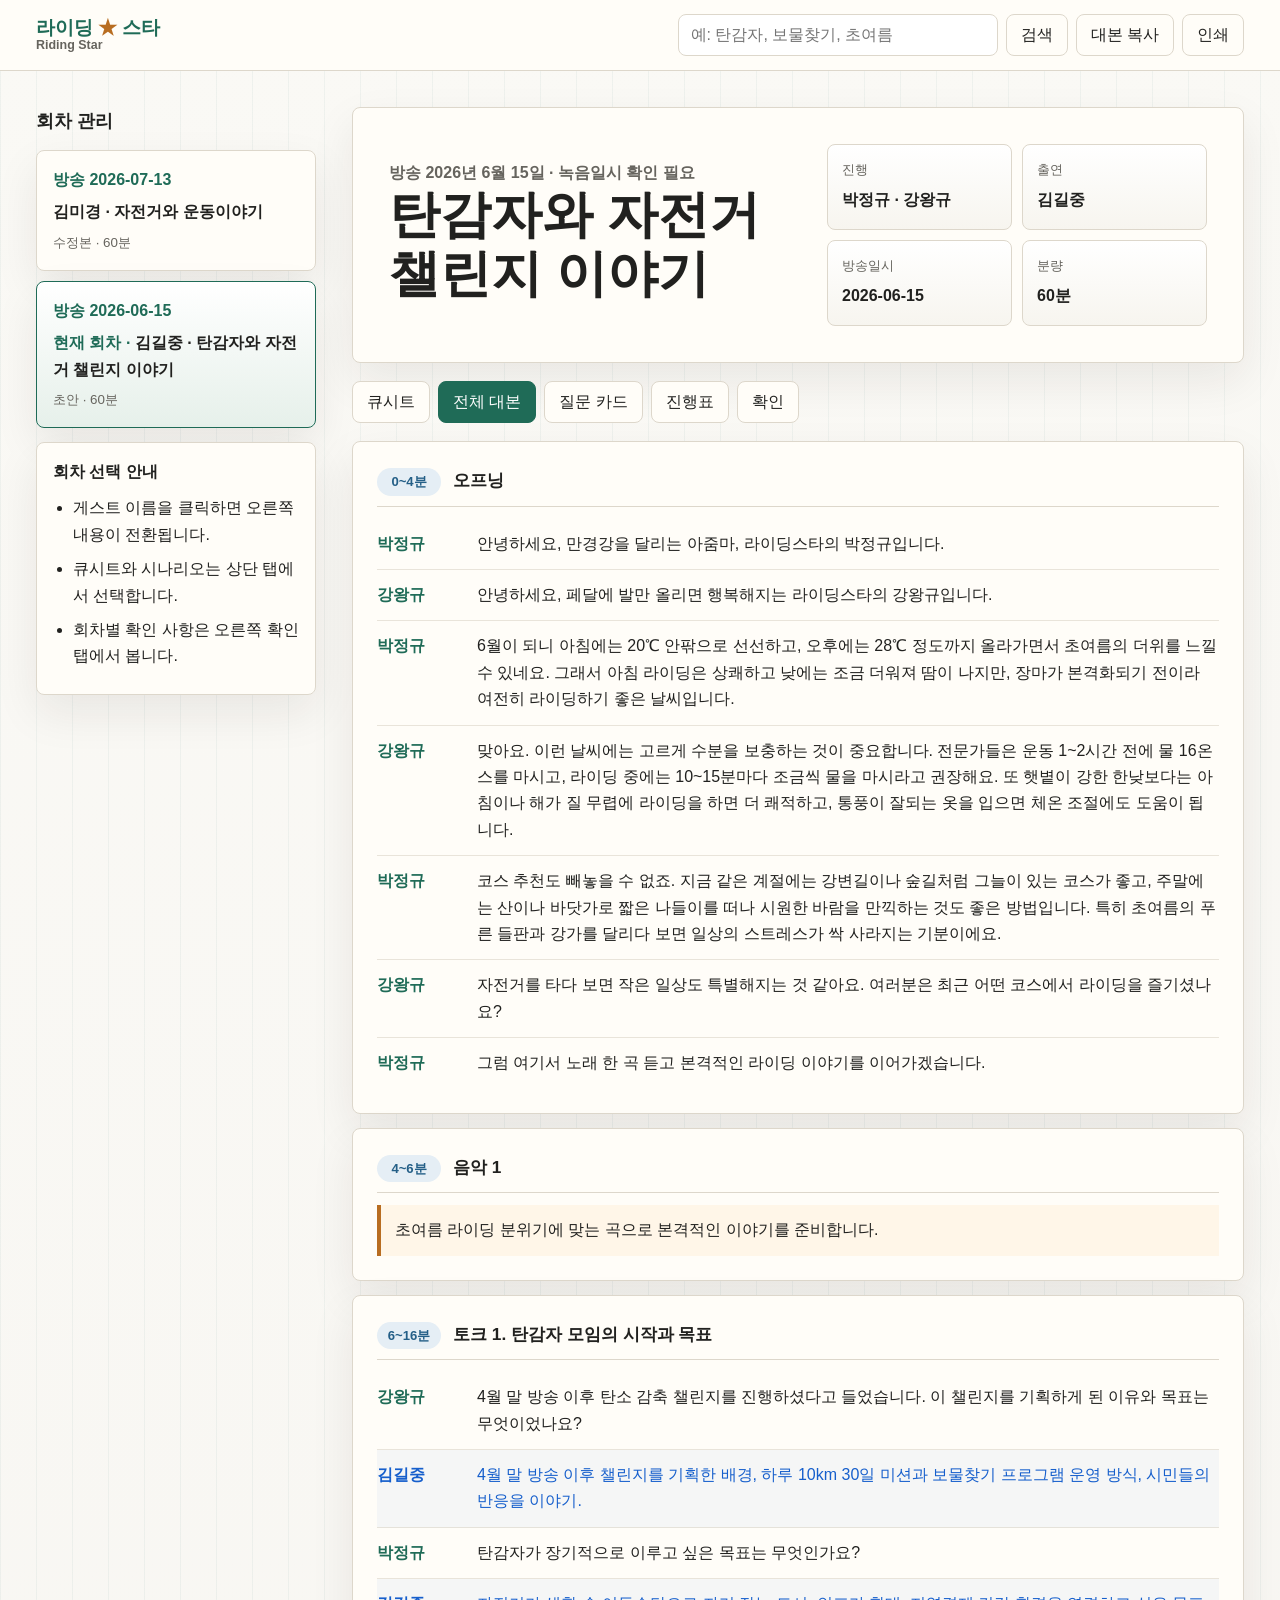
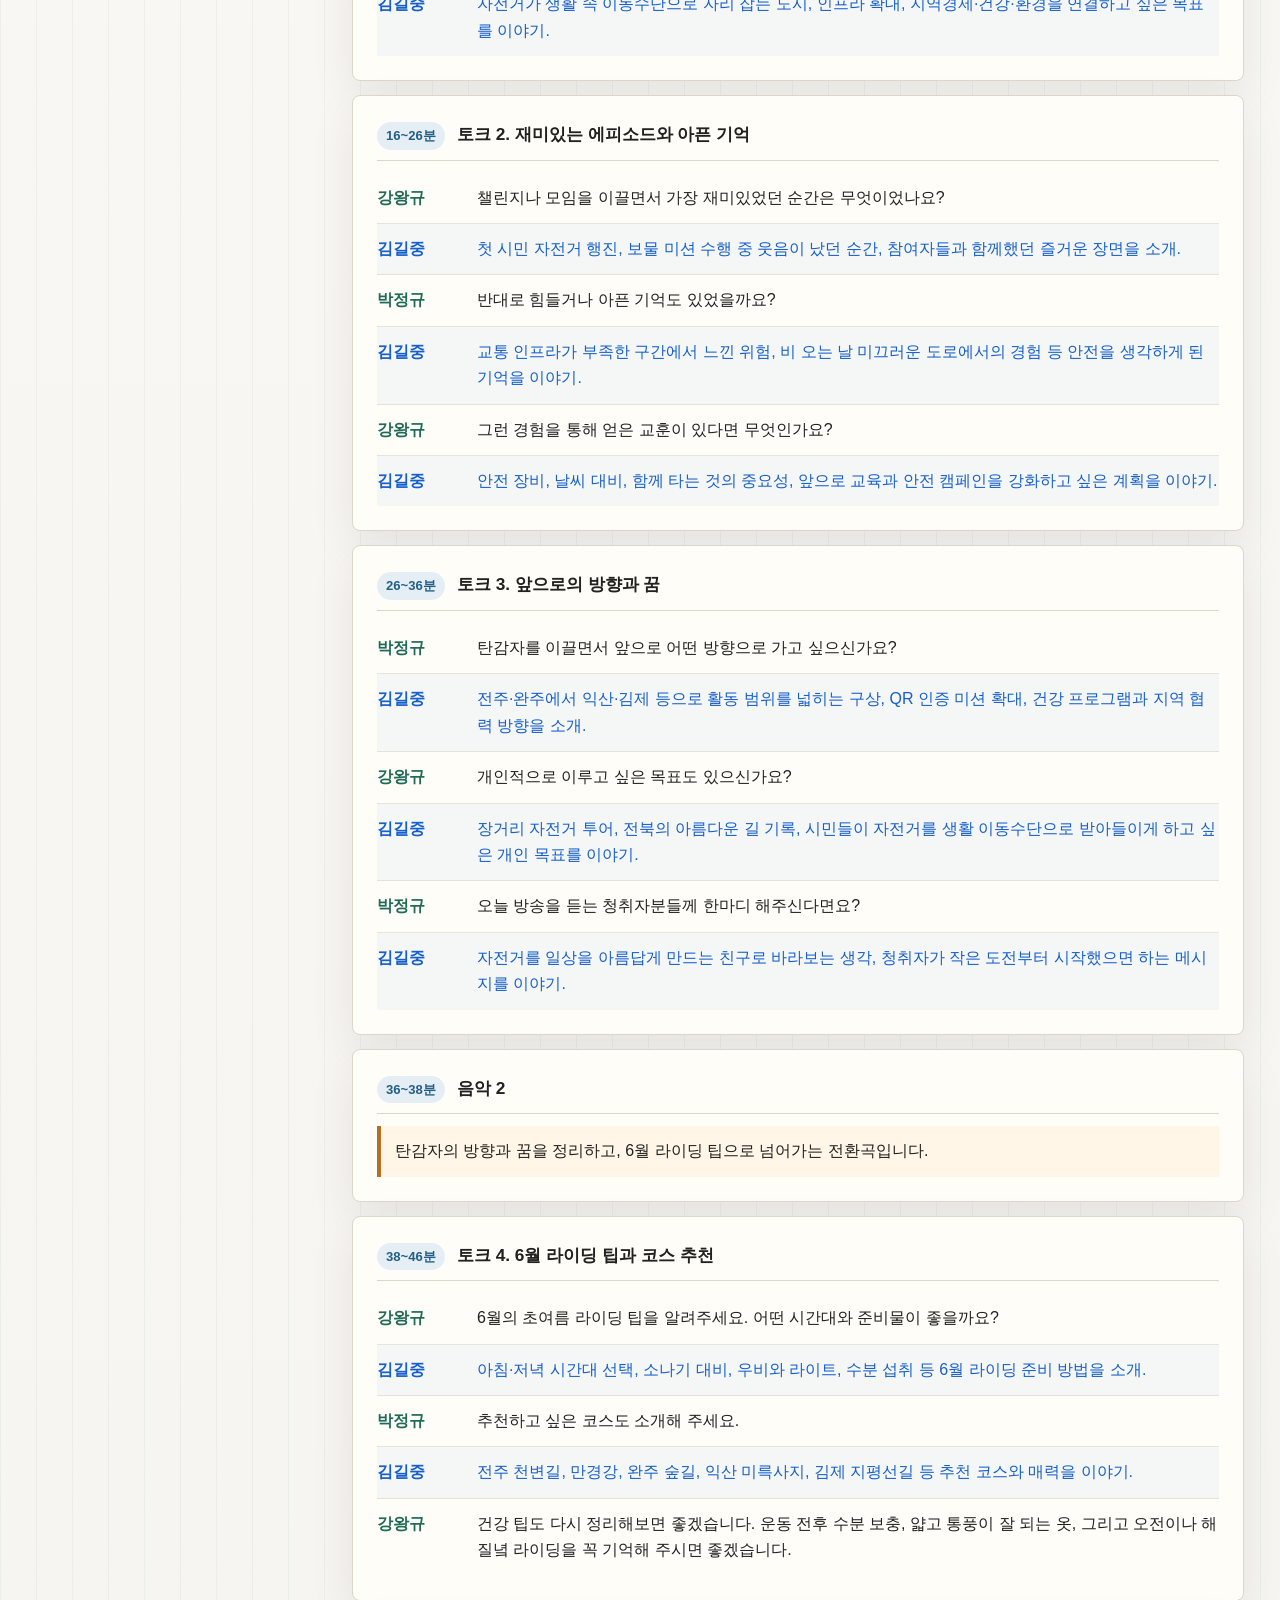
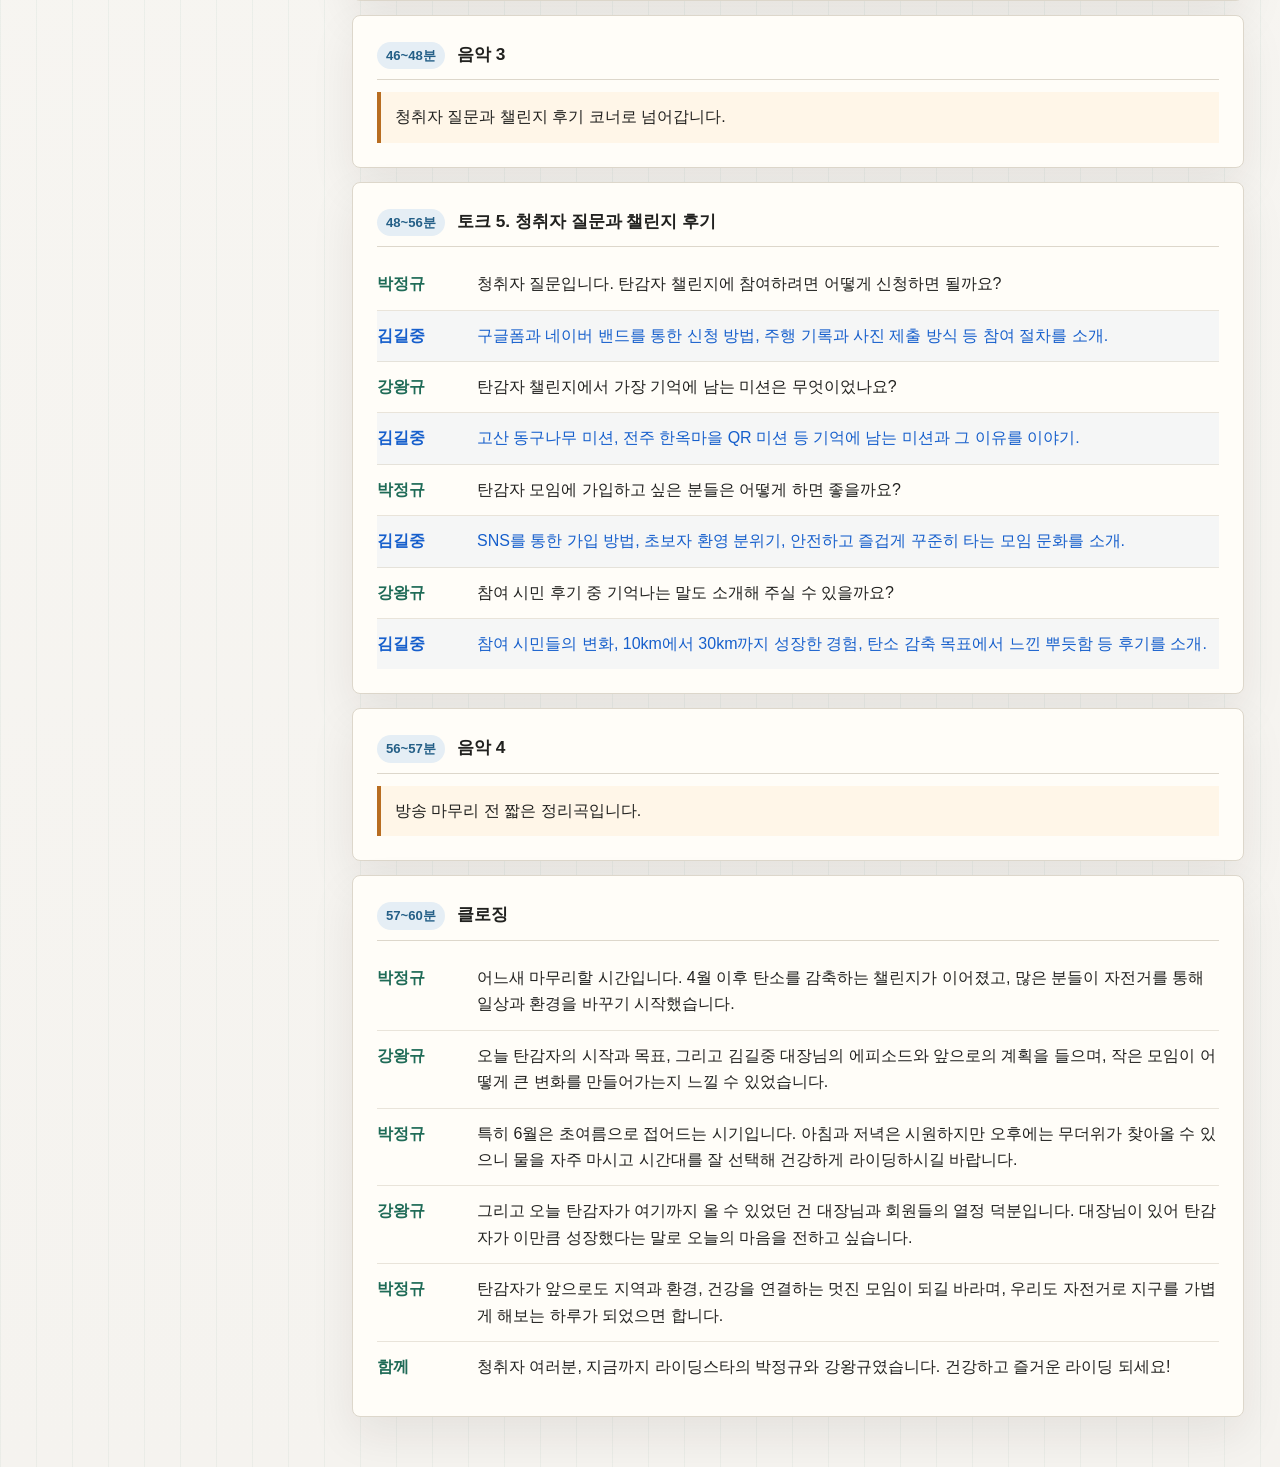
==== index.html @ 09da3f88 "V2.2" ====
<!doctype html>
<html lang="ko">
  <head>
    <meta charset="utf-8" />
    <meta name="viewport" content="width=device-width, initial-scale=1" />
    <title>라이딩스타 방송 시나리오</title>
    <link rel="stylesheet" href="assets/styles.css" />
  </head>
  <body>
    <header class="topbar">
      <a class="brand" href="https://riding-star.vercel.app/" aria-label="Riding-star 메인페이지로 이동">
        <span class="brand-korean">라이딩 <span aria-hidden="true">★</span> 스타</span>
        <span class="brand-english">Riding Star</span>
      </a>
      <div class="toolbar" aria-label="문서 도구">
        <form class="search-form" role="search">
          <label class="search-label" for="script-search">검색</label>
          <div class="search-box">
            <input id="script-search" type="search" placeholder="예: 탄감자, 보물찾기, 초여름" />
            <button type="button" id="clear-search" class="search-clear" aria-label="검색어 지우기" hidden>×</button>
          </div>
          <button type="submit" id="search-submit">검색</button>
        </form>
        <button type="button" id="episode-menu-toggle" class="episode-menu-toggle" aria-controls="episode-panel" aria-expanded="false">회차 관리</button>
        <button type="button" id="copy-script">대본 복사</button>
        <button type="button" id="print-page">인쇄</button>
      </div>
    </header>

    <div class="layout">
      <aside class="sidebar" id="episode-panel" aria-label="회차 목록">
        <div class="sidebar-head">
          <h1>회차 관리</h1>
          <button type="button" id="episode-menu-close" class="sidebar-close" aria-label="회차 관리 닫기">×</button>
        </div>
        <a class="episode episode-switch" href="kim-mikyung.html#script-view" data-episode-key="mikyung" data-search-placeholder="예: 장거리, 마라톤, 축구">
          <span>방송 2026-07-13</span>
          <strong>김미경 · 자전거와 운동이야기</strong>
          <small>수정본 · 60분</small>
        </a>
        <a class="episode episode-switch current" href="index.html#script-view" data-episode-key="giljung" data-search-placeholder="예: 탄감자, 보물찾기, 초여름" aria-current="page">
          <span>방송 2026-06-15</span>
          <strong>김길중 · 탄감자와 자전거 챌린지 이야기</strong>
          <small>초안 · 60분</small>
        </a>
        <div class="sidebar-note">
          <strong>회차 선택 안내</strong>
          <ul>
            <li>게스트 이름을 클릭하면 오른쪽 내용이 전환됩니다.</li>
            <li>큐시트와 시나리오는 상단 탭에서 선택합니다.</li>
            <li>회차별 확인 사항은 오른쪽 확인 탭에서 봅니다.</li>
          </ul>
        </div>
      </aside>

      <main class="content">
        <section class="summary" aria-labelledby="page-title">
          <div>
            <p class="eyebrow">방송 2026년 6월 15일 · 녹음일시 확인 필요</p>
            <h2 id="page-title">탄감자와 자전거 챌린지 이야기</h2>
          </div>
          <dl class="meta-grid">
            <div>
              <dt>진행</dt>
              <dd>박정규 · 강왕규</dd>
            </div>
            <div>
              <dt>출연</dt>
              <dd>김길중</dd>
            </div>
            <div>
              <dt>방송일시</dt>
              <dd>2026-06-15</dd>
            </div>
            <div>
              <dt>분량</dt>
              <dd>60분</dd>
            </div>
          </dl>
        </section>

        <nav class="tabs" aria-label="보기 전환">
          <button type="button" data-view="cue-view">큐시트</button>
          <button type="button" class="active" data-view="script-view">전체 대본</button>
          <button type="button" data-view="questions-view">질문 카드</button>
          <button type="button" data-view="run-view">진행표</button>
          <button type="button" data-view="check-view">확인</button>
        </nav>

        <section id="cue-view" class="view cue-view" aria-label="큐시트" hidden>
          <article class="cue-sheet">
            <header class="cue-title">
              <h3>[큐시트] 주제토크방송</h3>
              <p>전주공동체라디오 <strong>93.5MHz</strong></p>
            </header>

            <table class="cue-meta" aria-label="큐시트 기본 정보">
              <tbody>
                <tr>
                  <th>프로그램명</th>
                  <td>라이딩스타(탄감자와 자전거 챌린지 이야기)</td>
                </tr>
                <tr>
                  <th>진행</th>
                  <td>박정규, 강왕규</td>
                </tr>
                <tr>
                  <th>출연</th>
                  <td><span class="guest-name">김길중</span></td>
                </tr>
                <tr>
                  <th>녹음장소</th>
                  <td>방송실</td>
                </tr>
                <tr>
                  <th>녹음일시</th>
                  <td>확인 필요</td>
                </tr>
                <tr>
                  <th>방송일시</th>
                  <td>2026년 6월 15일</td>
                </tr>
              </tbody>
            </table>

            <table class="cue-table" aria-label="큐시트 진행 흐름">
              <thead>
                <tr>
                  <th>구성</th>
                  <th>시간</th>
                  <th>세부사항</th>
                  <th>출연</th>
                </tr>
              </thead>
              <tbody>
                <tr>
                  <td><strong>오프닝</strong><small>6월 초여름</small></td>
                  <td>0~4분<br /><span>(4')</span></td>
                  <td>
                    <ul>
                      <li>진행자 인사, 6월 초여름 라이딩</li>
                      <li>20℃ 안팎 아침, 28℃ 낮 기온 안내</li>
                      <li>수분 보충, 아침·해질녘 라이딩 권장</li>
                      <li>강변길, 숲길, 산과 바닷가 코스 추천</li>
                    </ul>
                  </td>
                  <td>진행자</td>
                </tr>
                <tr>
                  <td><strong>음악 1</strong><small>전환곡</small></td>
                  <td>4~6분<br /><span>(2')</span></td>
                  <td>
                    <ul>
                      <li>게스트 토크 전환</li>
                    </ul>
                  </td>
                  <td>진행자</td>
                </tr>
                <tr>
                  <td><strong>토크 1</strong><small>시작과 목표</small></td>
                  <td>6~16분<br /><span>(10')</span></td>
                  <td>
                    <ul>
                      <li>탄감자 모임의 시작</li>
                      <li>탄소 감축 챌린지 기획 이유</li>
                      <li>장기적 목표</li>
                    </ul>
                  </td>
                  <td>진행자 &amp;<br /><span class="guest-name">김길중</span></td>
                </tr>
                <tr>
                  <td><strong>토크 2</strong><small>에피소드</small></td>
                  <td>16~26분<br /><span>(10')</span></td>
                  <td>
                    <ul>
                      <li>챌린지와 모임의 재미있는 순간</li>
                      <li>힘들거나 위험했던 기억</li>
                      <li>안전과 함께 타기의 교훈</li>
                    </ul>
                  </td>
                  <td>진행자 &amp;<br /><span class="guest-name">김길중</span></td>
                </tr>
                <tr>
                  <td><strong>토크 3</strong><small>방향과 꿈</small></td>
                  <td>26~36분<br /><span>(10')</span></td>
                  <td>
                    <ul>
                      <li>전주·완주 밖으로 확장하는 미션</li>
                      <li>건강 프로그램과 지역 협력</li>
                      <li>청취자에게 전하는 한마디</li>
                    </ul>
                  </td>
                  <td>진행자 &amp;<br /><span class="guest-name">김길중</span></td>
                </tr>
                <tr>
                  <td><strong>음악 2</strong><small>중간 전환</small></td>
                  <td>36~38분<br /><span>(2')</span></td>
                  <td>
                    <ul>
                      <li>라이딩 팁 코너로 전환</li>
                    </ul>
                  </td>
                  <td>진행자</td>
                </tr>
                <tr>
                  <td><strong>토크 4</strong><small>팁과 코스</small></td>
                  <td>38~46분<br /><span>(8')</span></td>
                  <td>
                    <ul>
                      <li>6월 초여름 라이딩 준비</li>
                      <li>전주, 완주, 익산, 김제 추천 코스</li>
                      <li>수분과 통풍 좋은 복장 안내</li>
                    </ul>
                  </td>
                  <td>진행자 &amp;<br /><span class="guest-name">김길중</span></td>
                </tr>
                <tr>
                  <td><strong>음악 3</strong><small>전환곡</small></td>
                  <td>46~48분<br /><span>(2')</span></td>
                  <td>
                    <ul>
                      <li>청취자 질문 코너로 전환</li>
                    </ul>
                  </td>
                  <td>진행자</td>
                </tr>
                <tr>
                  <td><strong>토크 5</strong><small>질문과 후기</small></td>
                  <td>48~56분<br /><span>(8')</span></td>
                  <td>
                    <ul>
                      <li>참여 방법, 기억나는 미션</li>
                      <li>모임 가입 안내</li>
                      <li>시민 후기 소개</li>
                    </ul>
                  </td>
                  <td>진행자 &amp;<br /><span class="guest-name">김길중</span></td>
                </tr>
                <tr>
                  <td><strong>음악 4</strong><small>정리곡</small></td>
                  <td>56~57분<br /><span>(1')</span></td>
                  <td>
                    <ul>
                      <li>클로징 전환</li>
                    </ul>
                  </td>
                  <td>진행자</td>
                </tr>
                <tr>
                  <td><strong>클로징</strong><small>마무리</small></td>
                  <td>57~60분<br /><span>(3')</span></td>
                  <td>
                    <ul>
                      <li>탄감자 챌린지 정리</li>
                      <li>김길중님과 회원들의 열정 언급</li>
                      <li>건강하고 즐거운 라이딩 인사</li>
                    </ul>
                  </td>
                  <td>진행자</td>
                </tr>
              </tbody>
            </table>
          </article>
        </section>

        <section id="script-view" class="view active" aria-label="전체 대본">
          <article id="script-copy-source">
            <section class="script-block">
              <header>
                <span>0~4분</span>
                <h3>오프닝</h3>
              </header>
              <p class="line"><b>박정규</b><span>안녕하세요, 만경강을 달리는 아줌마, 라이딩스타의 박정규입니다.</span></p>
              <p class="line"><b>강왕규</b><span>안녕하세요, 페달에 발만 올리면 행복해지는 라이딩스타의 강왕규입니다.</span></p>
              <p class="line"><b>박정규</b><span>6월이 되니 아침에는 20℃ 안팎으로 선선하고, 오후에는 28℃ 정도까지 올라가면서 초여름의 더위를 느낄 수 있네요. 그래서 아침 라이딩은 상쾌하고 낮에는 조금 더워져 땀이 나지만, 장마가 본격화되기 전이라 여전히 라이딩하기 좋은 날씨입니다.</span></p>
              <p class="line"><b>강왕규</b><span>맞아요. 이런 날씨에는 고르게 수분을 보충하는 것이 중요합니다. 전문가들은 운동 1~2시간 전에 물 16온스를 마시고, 라이딩 중에는 10~15분마다 조금씩 물을 마시라고 권장해요. 또 햇볕이 강한 한낮보다는 아침이나 해가 질 무렵에 라이딩을 하면 더 쾌적하고, 통풍이 잘되는 옷을 입으면 체온 조절에도 도움이 됩니다.</span></p>
              <p class="line"><b>박정규</b><span>코스 추천도 빼놓을 수 없죠. 지금 같은 계절에는 강변길이나 숲길처럼 그늘이 있는 코스가 좋고, 주말에는 산이나 바닷가로 짧은 나들이를 떠나 시원한 바람을 만끽하는 것도 좋은 방법입니다. 특히 초여름의 푸른 들판과 강가를 달리다 보면 일상의 스트레스가 싹 사라지는 기분이에요.</span></p>
              <p class="line"><b>강왕규</b><span>자전거를 타다 보면 작은 일상도 특별해지는 것 같아요. 여러분은 최근 어떤 코스에서 라이딩을 즐기셨나요?</span></p>
              <p class="line"><b>박정규</b><span>그럼 여기서 노래 한 곡 듣고 본격적인 라이딩 이야기를 이어가겠습니다.</span></p>
            </section>

            <section class="script-block">
              <header>
                <span>4~6분</span>
                <h3>음악 1</h3>
              </header>
              <p class="cue">초여름 라이딩 분위기에 맞는 곡으로 본격적인 이야기를 준비합니다.</p>
            </section>

            <section class="script-block">
              <header>
                <span>6~16분</span>
                <h3>토크 1. 탄감자 모임의 시작과 목표</h3>
              </header>
              <p class="line"><b>강왕규</b><span>4월 말 방송 이후 탄소 감축 챌린지를 진행하셨다고 들었습니다. 이 챌린지를 기획하게 된 이유와 목표는 무엇이었나요?</span></p>
              <p class="line guest-line"><b>김길중</b><span>4월 말 방송 이후 챌린지를 기획한 배경, 하루 10km 30일 미션과 보물찾기 프로그램 운영 방식, 시민들의 반응을 이야기.</span></p>
              <p class="line"><b>박정규</b><span>탄감자가 장기적으로 이루고 싶은 목표는 무엇인가요?</span></p>
              <p class="line guest-line"><b>김길중</b><span>자전거가 생활 속 이동수단으로 자리 잡는 도시, 인프라 확대, 지역경제·건강·환경을 연결하고 싶은 목표를 이야기.</span></p>
            </section>

            <section class="script-block">
              <header>
                <span>16~26분</span>
                <h3>토크 2. 재미있는 에피소드와 아픈 기억</h3>
              </header>
              <p class="line"><b>강왕규</b><span>챌린지나 모임을 이끌면서 가장 재미있었던 순간은 무엇이었나요?</span></p>
              <p class="line guest-line"><b>김길중</b><span>첫 시민 자전거 행진, 보물 미션 수행 중 웃음이 났던 순간, 참여자들과 함께했던 즐거운 장면을 소개.</span></p>
              <p class="line"><b>박정규</b><span>반대로 힘들거나 아픈 기억도 있었을까요?</span></p>
              <p class="line guest-line"><b>김길중</b><span>교통 인프라가 부족한 구간에서 느낀 위험, 비 오는 날 미끄러운 도로에서의 경험 등 안전을 생각하게 된 기억을 이야기.</span></p>
              <p class="line"><b>강왕규</b><span>그런 경험을 통해 얻은 교훈이 있다면 무엇인가요?</span></p>
              <p class="line guest-line"><b>김길중</b><span>안전 장비, 날씨 대비, 함께 타는 것의 중요성, 앞으로 교육과 안전 캠페인을 강화하고 싶은 계획을 이야기.</span></p>
            </section>

            <section class="script-block">
              <header>
                <span>26~36분</span>
                <h3>토크 3. 앞으로의 방향과 꿈</h3>
              </header>
              <p class="line"><b>박정규</b><span>탄감자를 이끌면서 앞으로 어떤 방향으로 가고 싶으신가요?</span></p>
              <p class="line guest-line"><b>김길중</b><span>전주·완주에서 익산·김제 등으로 활동 범위를 넓히는 구상, QR 인증 미션 확대, 건강 프로그램과 지역 협력 방향을 소개.</span></p>
              <p class="line"><b>강왕규</b><span>개인적으로 이루고 싶은 목표도 있으신가요?</span></p>
              <p class="line guest-line"><b>김길중</b><span>장거리 자전거 투어, 전북의 아름다운 길 기록, 시민들이 자전거를 생활 이동수단으로 받아들이게 하고 싶은 개인 목표를 이야기.</span></p>
              <p class="line"><b>박정규</b><span>오늘 방송을 듣는 청취자분들께 한마디 해주신다면요?</span></p>
              <p class="line guest-line"><b>김길중</b><span>자전거를 일상을 아름답게 만드는 친구로 바라보는 생각, 청취자가 작은 도전부터 시작했으면 하는 메시지를 이야기.</span></p>
            </section>

            <section class="script-block">
              <header>
                <span>36~38분</span>
                <h3>음악 2</h3>
              </header>
              <p class="cue">탄감자의 방향과 꿈을 정리하고, 6월 라이딩 팁으로 넘어가는 전환곡입니다.</p>
            </section>

            <section class="script-block">
              <header>
                <span>38~46분</span>
                <h3>토크 4. 6월 라이딩 팁과 코스 추천</h3>
              </header>
              <p class="line"><b>강왕규</b><span>6월의 초여름 라이딩 팁을 알려주세요. 어떤 시간대와 준비물이 좋을까요?</span></p>
              <p class="line guest-line"><b>김길중</b><span>아침·저녁 시간대 선택, 소나기 대비, 우비와 라이트, 수분 섭취 등 6월 라이딩 준비 방법을 소개.</span></p>
              <p class="line"><b>박정규</b><span>추천하고 싶은 코스도 소개해 주세요.</span></p>
              <p class="line guest-line"><b>김길중</b><span>전주 천변길, 만경강, 완주 숲길, 익산 미륵사지, 김제 지평선길 등 추천 코스와 매력을 이야기.</span></p>
              <p class="line"><b>강왕규</b><span>건강 팁도 다시 정리해보면 좋겠습니다. 운동 전후 수분 보충, 얇고 통풍이 잘 되는 옷, 그리고 오전이나 해질녘 라이딩을 꼭 기억해 주시면 좋겠습니다.</span></p>
            </section>

            <section class="script-block">
              <header>
                <span>46~48분</span>
                <h3>음악 3</h3>
              </header>
              <p class="cue">청취자 질문과 챌린지 후기 코너로 넘어갑니다.</p>
            </section>

            <section class="script-block">
              <header>
                <span>48~56분</span>
                <h3>토크 5. 청취자 질문과 챌린지 후기</h3>
              </header>
              <p class="line"><b>박정규</b><span>청취자 질문입니다. 탄감자 챌린지에 참여하려면 어떻게 신청하면 될까요?</span></p>
              <p class="line guest-line"><b>김길중</b><span>구글폼과 네이버 밴드를 통한 신청 방법, 주행 기록과 사진 제출 방식 등 참여 절차를 소개.</span></p>
              <p class="line"><b>강왕규</b><span>탄감자 챌린지에서 가장 기억에 남는 미션은 무엇이었나요?</span></p>
              <p class="line guest-line"><b>김길중</b><span>고산 동구나무 미션, 전주 한옥마을 QR 미션 등 기억에 남는 미션과 그 이유를 이야기.</span></p>
              <p class="line"><b>박정규</b><span>탄감자 모임에 가입하고 싶은 분들은 어떻게 하면 좋을까요?</span></p>
              <p class="line guest-line"><b>김길중</b><span>SNS를 통한 가입 방법, 초보자 환영 분위기, 안전하고 즐겁게 꾸준히 타는 모임 문화를 소개.</span></p>
              <p class="line"><b>강왕규</b><span>참여 시민 후기 중 기억나는 말도 소개해 주실 수 있을까요?</span></p>
              <p class="line guest-line"><b>김길중</b><span>참여 시민들의 변화, 10km에서 30km까지 성장한 경험, 탄소 감축 목표에서 느낀 뿌듯함 등 후기를 소개.</span></p>
            </section>

            <section class="script-block">
              <header>
                <span>56~57분</span>
                <h3>음악 4</h3>
              </header>
              <p class="cue">방송 마무리 전 짧은 정리곡입니다.</p>
            </section>

            <section class="script-block">
              <header>
                <span>57~60분</span>
                <h3>클로징</h3>
              </header>
              <p class="line"><b>박정규</b><span>어느새 마무리할 시간입니다. 4월 이후 탄소를 감축하는 챌린지가 이어졌고, 많은 분들이 자전거를 통해 일상과 환경을 바꾸기 시작했습니다.</span></p>
              <p class="line"><b>강왕규</b><span>오늘 탄감자의 시작과 목표, 그리고 김길중 대장님의 에피소드와 앞으로의 계획을 들으며, 작은 모임이 어떻게 큰 변화를 만들어가는지 느낄 수 있었습니다.</span></p>
              <p class="line"><b>박정규</b><span>특히 6월은 초여름으로 접어드는 시기입니다. 아침과 저녁은 시원하지만 오후에는 무더위가 찾아올 수 있으니 물을 자주 마시고 시간대를 잘 선택해 건강하게 라이딩하시길 바랍니다.</span></p>
              <p class="line"><b>강왕규</b><span>그리고 오늘 탄감자가 여기까지 올 수 있었던 건 대장님과 회원들의 열정 덕분입니다. 대장님이 있어 탄감자가 이만큼 성장했다는 말로 오늘의 마음을 전하고 싶습니다.</span></p>
              <p class="line"><b>박정규</b><span>탄감자가 앞으로도 지역과 환경, 건강을 연결하는 멋진 모임이 되길 바라며, 우리도 자전거로 지구를 가볍게 해보는 하루가 되었으면 합니다.</span></p>
              <p class="line"><b>함께</b><span>청취자 여러분, 지금까지 라이딩스타의 박정규와 강왕규였습니다. 건강하고 즐거운 라이딩 되세요!</span></p>
            </section>
          </article>
        </section>

        <section id="questions-view" class="view" aria-label="질문 카드" hidden>
          <div class="question-grid">
            <article>
              <h3>모임의 시작</h3>
              <ul>
                <li>탄감자 챌린지를 기획하게 된 이유와 목표는 무엇인가요?</li>
                <li>탄감자가 이루고자 하는 장기적 목표는 무엇인가요?</li>
              </ul>
            </article>
            <article>
              <h3>에피소드와 교훈</h3>
              <ul>
                <li>챌린지나 모임을 이끌면서 가장 재미있었던 순간은 무엇이었나요?</li>
                <li>반대로 힘들거나 아픈 기억도 있을까요?</li>
                <li>이런 경험을 통해 얻은 교훈은 무엇인가요?</li>
              </ul>
            </article>
            <article>
              <h3>방향과 목표</h3>
              <ul>
                <li>탄감자를 이끌면서 어떤 방향으로 가고 싶으신가요?</li>
                <li>개인적으로 이루고 싶은 목표는 무엇인가요?</li>
                <li>청취자들에게 한마디 해주신다면요?</li>
              </ul>
            </article>
            <article>
              <h3>라이딩 팁과 참여</h3>
              <ul>
                <li>6월의 초여름 라이딩 팁을 알려주세요.</li>
                <li>추천하고 싶은 코스가 있나요?</li>
                <li>챌린지에 참여하려면 어떻게 신청하나요?</li>
                <li>탄감자 챌린지에서 가장 기억에 남는 미션은 무엇인가요?</li>
                <li>탄감자 모임에 가입하려면 어떻게 해야 하나요?</li>
              </ul>
            </article>
          </div>
        </section>

        <section id="run-view" class="view" aria-label="진행표" hidden>
          <div class="table-wrap">
            <table>
              <thead>
                <tr>
                  <th>순서</th>
                  <th>코너</th>
                  <th>시간</th>
                  <th>핵심</th>
                </tr>
              </thead>
              <tbody>
                <tr><td>1</td><td>오프닝</td><td>4분</td><td>6월 기온, 수분 보충, 초여름 추천 코스</td></tr>
                <tr><td>2</td><td>음악 1</td><td>2분</td><td>게스트 토크 전환</td></tr>
                <tr><td>3</td><td>토크 1</td><td>10분</td><td>모임의 시작, 챌린지 목표, 장기 비전</td></tr>
                <tr><td>4</td><td>토크 2</td><td>10분</td><td>재미있는 에피소드, 힘든 기억, 안전의 교훈</td></tr>
                <tr><td>5</td><td>토크 3</td><td>10분</td><td>앞으로의 방향, 개인 목표, 청취자 메시지</td></tr>
                <tr><td>6</td><td>음악 2</td><td>2분</td><td>라이딩 팁 코너 전환</td></tr>
                <tr><td>7</td><td>토크 4</td><td>8분</td><td>6월 라이딩 팁, 전북 추천 코스, 수분 보충</td></tr>
                <tr><td>8</td><td>음악 3</td><td>2분</td><td>청취자 질문 전환</td></tr>
                <tr><td>9</td><td>토크 5</td><td>8분</td><td>참여 방법, 기억나는 미션, 시민 후기</td></tr>
                <tr><td>10</td><td>음악 4</td><td>1분</td><td>클로징 전환</td></tr>
                <tr><td>11</td><td>클로징</td><td>3분</td><td>탄감자 정리, 김길중 대장님 응원, 마무리 인사</td></tr>
              </tbody>
            </table>
          </div>
        </section>

        <section id="check-view" class="view" aria-label="확인 항목" hidden>
          <div class="check-panel">
            <h3>방송 전 확인</h3>
            <label><input type="checkbox" /> 김길중 출연 정보와 호칭 확정</label>
            <label><input type="checkbox" /> 탄감자 챌린지 신청 경로 확인</label>
            <label><input type="checkbox" /> 보물찾기 미션과 상품권 표현 확인</label>
            <label><input type="checkbox" /> 삽입곡 4곡 또는 대체곡 확정</label>
            <label><input type="checkbox" /> 방송일 기준 날씨와 건강 정보 표현 확인</label>
          </div>
          <div class="source-note">
            <h3>자료 메모</h3>
            <p>특이사항 확인 중</p>
          </div>
        </section>
      </main>
    </div>
    <div id="panel-backdrop" class="panel-backdrop" hidden></div>

    <script src="assets/app.js"></script>
  </body>
</html>
---- assets/styles.css ----
:root {
  color-scheme: light;
  --bg: #f5f3ef;
  --paper: #fffdf8;
  --ink: #21211f;
  --muted: #66645e;
  --line: #ddd7cb;
  --green: #1f6b57;
  --blue: #245f87;
  --guest-blue: #165fcc;
  --sun: #b86d21;
  --soft-green: #e6f0ea;
  --soft-blue: #e5eef5;
  --shadow: 0 18px 45px rgba(35, 31, 25, 0.08);
}

* {
  box-sizing: border-box;
}

html {
  scroll-behavior: smooth;
}

body {
  margin: 0;
  min-width: 320px;
  color: var(--ink);
  background:
    linear-gradient(90deg, rgba(31, 107, 87, 0.05) 0 1px, transparent 1px 100%),
    linear-gradient(180deg, #faf9f5 0%, var(--bg) 100%);
  background-size: 36px 36px, auto;
  font-family: Arial, "Noto Sans KR", "Malgun Gothic", sans-serif;
  line-height: 1.65;
}

button,
input {
  font: inherit;
}

button {
  border: 1px solid var(--line);
  border-radius: 8px;
  min-height: 42px;
  padding: 0 14px;
  color: var(--ink);
  background: var(--paper);
  cursor: pointer;
}

button:hover,
button:focus-visible {
  border-color: var(--green);
  outline: 2px solid rgba(31, 107, 87, 0.18);
  outline-offset: 2px;
}

.topbar {
  position: sticky;
  top: 0;
  z-index: 20;
  display: flex;
  align-items: center;
  justify-content: space-between;
  gap: 18px;
  padding: 14px clamp(16px, 3vw, 36px);
  border-bottom: 1px solid var(--line);
  background: rgba(255, 253, 248, 0.95);
  backdrop-filter: blur(14px);
}

.brand {
  display: inline-grid;
  gap: 0;
  color: inherit;
  text-decoration: none;
  white-space: nowrap;
}

.brand:hover,
.brand:focus-visible {
  color: var(--green);
}

.brand-korean,
.brand-english {
  display: block;
  line-height: 1.05;
  letter-spacing: 0;
}

.brand-korean {
  color: var(--green);
  font-size: 1.18rem;
  font-weight: 800;
}

.brand-korean span {
  color: var(--sun);
}

.brand-english {
  margin-top: 2px;
  color: var(--muted);
  font-size: 0.78rem;
  font-weight: 700;
}

.toolbar {
  display: flex;
  align-items: center;
  justify-content: flex-end;
  gap: 8px;
  flex-wrap: wrap;
}

.search-form {
  display: flex;
  align-items: center;
  gap: 8px;
}

.search-label {
  position: absolute;
  width: 1px;
  height: 1px;
  overflow: hidden;
  clip: rect(0 0 0 0);
  white-space: nowrap;
}

.search-box {
  position: relative;
}

.search-box input {
  width: min(32vw, 320px);
  min-width: 180px;
  min-height: 42px;
  padding: 0 38px 0 12px;
  border: 1px solid var(--line);
  border-radius: 8px;
  outline: 0;
  background: #fff;
}

.search-box input:focus {
  border-color: var(--green);
  box-shadow: 0 0 0 2px rgba(31, 107, 87, 0.14);
}

.search-box input::-webkit-search-cancel-button {
  appearance: none;
}

.search-clear {
  position: absolute;
  top: 50%;
  right: 4px;
  min-width: 30px;
  width: 30px;
  height: 30px;
  min-height: 30px;
  padding: 0;
  border: 0;
  border-radius: 50%;
  color: var(--muted);
  background: transparent;
  transform: translateY(-50%);
}

.search-clear:hover,
.search-clear:focus-visible {
  color: var(--ink);
  background: var(--soft-green);
  outline-offset: 0;
}

.episode-menu-toggle,
.sidebar-close,
.panel-backdrop {
  display: none;
}

.layout {
  display: grid;
  grid-template-columns: minmax(220px, 280px) minmax(0, 1fr);
  gap: clamp(18px, 3vw, 36px);
  width: min(1440px, 100%);
  margin: 0 auto;
  padding: clamp(18px, 3vw, 36px);
}

.sidebar {
  align-self: start;
  position: sticky;
  top: 90px;
}

.sidebar-head {
  display: flex;
  align-items: center;
  justify-content: space-between;
  gap: 12px;
}

.sidebar-head {
  margin-bottom: 14px;
}

.sidebar h1 {
  margin: 0 0 14px;
  font-size: 1.1rem;
}

.sidebar-head h1 {
  margin: 0;
}

.episode,
.sidebar-note,
.summary,
.script-block,
.question-grid article,
.check-panel,
.source-note,
.table-wrap,
.cue-sheet {
  border: 1px solid var(--line);
  border-radius: 8px;
  background: var(--paper);
  box-shadow: var(--shadow);
}

.episode {
  display: grid;
  gap: 6px;
  padding: 16px;
  color: inherit;
  text-decoration: none;
}

.episode + .episode {
  margin-top: 10px;
}

.episode span {
  color: var(--green);
  font-weight: 700;
}

.episode.current {
  border-color: var(--green);
  background: linear-gradient(180deg, #fff, var(--soft-green));
}

.episode.current strong::before {
  content: "현재 회차 · ";
  color: var(--green);
}

.episode small {
  color: var(--muted);
}

.episode:hover,
.episode:focus-visible {
  border-color: var(--green);
  color: var(--green);
  outline: 2px solid rgba(31, 107, 87, 0.16);
  outline-offset: 2px;
}

.sidebar-note {
  margin-top: 14px;
  padding: 16px;
}

.sidebar-note ul,
.question-grid ul {
  margin: 10px 0 0;
  padding-left: 20px;
}

.content {
  min-width: 0;
}

.summary {
  display: grid;
  grid-template-columns: minmax(0, 1fr) minmax(260px, 380px);
  gap: 24px;
  padding: clamp(20px, 4vw, 36px);
  overflow: hidden;
}

.eyebrow {
  margin: 0 0 8px;
  color: var(--sun);
  font-weight: 700;
}

.summary h2 {
  margin: 0;
  font-size: clamp(1.8rem, 4vw, 3.2rem);
  line-height: 1.15;
}

.summary p {
  max-width: 68ch;
  margin: 16px 0 0;
  color: var(--muted);
}

.meta-grid {
  display: grid;
  grid-template-columns: repeat(2, minmax(0, 1fr));
  gap: 10px;
  margin: 0;
}

.meta-grid div {
  min-height: 86px;
  padding: 14px;
  border: 1px solid var(--line);
  border-radius: 8px;
  background: linear-gradient(180deg, #fff, #f7f5ef);
}

.meta-grid dt {
  color: var(--muted);
  font-size: 0.84rem;
}

.meta-grid dd {
  margin: 6px 0 0;
  font-weight: 700;
}

.tabs {
  display: flex;
  gap: 8px;
  flex-wrap: wrap;
  margin: 18px 0;
}

.tabs button.active {
  color: #fff;
  border-color: var(--green);
  background: var(--green);
}

.view {
  display: none;
}

.view.active {
  display: block;
}

.cue-sheet {
  padding: clamp(16px, 2.5vw, 28px);
  overflow-x: auto;
}

.cue-title {
  text-align: center;
  margin-bottom: 14px;
}

.cue-title h3 {
  margin: 0;
  font-size: clamp(1.7rem, 3vw, 2.4rem);
  line-height: 1.2;
}

.cue-title p {
  margin: 6px 0 0;
  font-size: 1.12rem;
}

.cue-title strong {
  margin-left: 16px;
}

.cue-meta,
.cue-table {
  min-width: 840px;
  table-layout: fixed;
  border: 1px solid var(--ink);
  background: #fff;
}

.cue-meta {
  margin-bottom: 0;
}

.cue-meta th,
.cue-meta td,
.cue-table th,
.cue-table td {
  border-right: 1px solid var(--ink);
  border-bottom: 1px solid var(--ink);
}

.cue-meta tr:last-child th,
.cue-meta tr:last-child td,
.cue-table tr:last-child td {
  border-bottom: 0;
}

.cue-meta th:last-child,
.cue-meta td:last-child,
.cue-table th:last-child,
.cue-table td:last-child {
  border-right: 0;
}

.cue-meta th {
  width: 150px;
  padding: 8px 12px;
  color: var(--ink);
  background: #fff;
  font-weight: 700;
  text-align: center;
}

.cue-meta td {
  padding: 8px 14px;
}

.cue-table th {
  padding: 9px 12px;
  color: var(--ink);
  background: #fff;
  text-align: center;
}

.cue-table th:nth-child(1) {
  width: 18%;
}

.cue-table th:nth-child(2) {
  width: 10%;
}

.cue-table th:nth-child(4) {
  width: 13%;
}

.cue-table td {
  padding: 10px 12px;
  vertical-align: middle;
}

.cue-table td:nth-child(1),
.cue-table td:nth-child(2),
.cue-table td:nth-child(4) {
  text-align: center;
}

.cue-table strong,
.cue-table small {
  display: block;
}

.cue-table small {
  margin-top: 4px;
  font-size: 0.84rem;
  font-weight: 700;
}

.cue-table span {
  color: var(--muted);
}

.cue-table ul {
  margin: 0;
  padding-left: 18px;
}

.cue-table li {
  margin: 0 0 4px;
}

.script-block {
  margin-bottom: 14px;
  padding: clamp(16px, 2vw, 24px);
}

.script-block header {
  display: flex;
  align-items: baseline;
  gap: 12px;
  margin-bottom: 12px;
  border-bottom: 1px solid var(--line);
  padding-bottom: 10px;
}

.script-block header span {
  display: inline-flex;
  min-width: 64px;
  justify-content: center;
  border-radius: 999px;
  padding: 3px 9px;
  color: var(--blue);
  background: var(--soft-blue);
  font-size: 0.82rem;
  font-weight: 700;
}

.script-block h3,
.question-grid h3,
.check-panel h3,
.source-note h3 {
  margin: 0;
  font-size: 1.08rem;
}

.line {
  display: grid;
  grid-template-columns: 86px minmax(0, 1fr);
  gap: 14px;
  margin: 0;
  padding: 12px 0;
  border-bottom: 1px solid rgba(221, 215, 203, 0.65);
}

.line:last-child {
  border-bottom: 0;
}

.line b {
  color: var(--green);
}

.line.guest-line b,
.line.guest-line span,
.guest-name {
  color: var(--guest-blue);
}

.line.guest-line {
  background: rgba(22, 95, 204, 0.045);
}

.cue {
  margin: 0;
  padding: 12px 14px;
  border-left: 4px solid var(--sun);
  background: #fff6e8;
}

.question-grid {
  display: grid;
  grid-template-columns: repeat(2, minmax(0, 1fr));
  gap: 14px;
}

.question-grid article,
.check-panel,
.source-note {
  padding: clamp(16px, 2vw, 24px);
}

.question-grid li,
.sidebar-note li {
  margin-bottom: 8px;
}

.table-wrap {
  overflow-x: auto;
}

table {
  width: 100%;
  min-width: 720px;
  border-collapse: collapse;
}

th,
td {
  padding: 14px 16px;
  border-bottom: 1px solid var(--line);
  text-align: left;
  vertical-align: top;
}

th {
  color: var(--green);
  background: var(--soft-green);
}

tr:last-child td {
  border-bottom: 0;
}

.check-panel {
  display: grid;
  gap: 12px;
}

.check-panel label {
  display: flex;
  align-items: flex-start;
  gap: 10px;
}

.check-panel input {
  width: 18px;
  height: 18px;
  margin-top: 4px;
  accent-color: var(--green);
}

.source-note {
  margin-top: 14px;
}

.source-note p {
  margin: 10px 0 0;
  color: var(--muted);
}

.is-hidden-by-search {
  display: none;
}

@media (max-width: 900px) {
  .topbar {
    position: sticky;
    align-items: stretch;
    flex-direction: column;
    gap: 10px;
  }

  .toolbar {
    display: grid;
    grid-template-columns: repeat(3, minmax(0, 1fr));
    justify-content: stretch;
  }

  .search-form {
    grid-column: 1 / -1;
    display: grid;
    grid-template-columns: minmax(0, 1fr) auto;
    gap: 8px;
  }

  .search-box input {
    width: 100%;
    min-width: 0;
  }

  .layout {
    grid-template-columns: 1fr;
  }

  .sidebar {
    position: fixed;
    top: 0;
    left: 0;
    bottom: 0;
    z-index: 40;
    width: min(86vw, 320px);
    padding: 18px;
    overflow-y: auto;
    border-right: 1px solid var(--line);
    background: var(--paper);
    box-shadow: 20px 0 45px rgba(35, 31, 25, 0.16);
    transform: translateX(-105%);
    transition: transform 180ms ease;
  }

  .sidebar.is-open {
    transform: translateX(0);
  }

  .episode-menu-toggle,
  .sidebar-close {
    display: inline-flex;
    align-items: center;
    justify-content: center;
  }

  .sidebar-close {
    min-width: 38px;
    width: 38px;
    height: 38px;
    min-height: 38px;
    padding: 0;
  }

  .panel-backdrop.is-visible {
    position: fixed;
    inset: 0;
    z-index: 35;
    display: block;
    background: rgba(33, 33, 31, 0.34);
  }

  .summary {
    grid-template-columns: 1fr;
  }

  .question-grid {
    grid-template-columns: 1fr;
  }
}

@media (max-width: 560px) {
  .layout {
    padding: 14px;
  }

  .topbar {
    padding: 12px 14px;
  }

  .brand-korean {
    font-size: 1.05rem;
  }

  .brand-english {
    font-size: 0.72rem;
  }

  .toolbar {
    grid-template-columns: repeat(3, minmax(0, 1fr));
  }

  .search-form {
    grid-template-columns: minmax(0, 1fr) 72px;
  }

  .search-box input,
  #search-submit {
    min-height: 40px;
  }

  .meta-grid {
    grid-template-columns: 1fr;
  }

  .line {
    grid-template-columns: 1fr;
    gap: 2px;
  }

  .script-block header {
    align-items: flex-start;
    flex-direction: column;
  }

  .tabs button,
  .toolbar > button {
    flex: 1 1 auto;
  }

  .toolbar > button {
    padding: 0 10px;
  }

  .cue-sheet {
    padding: 12px;
    overflow-x: visible;
  }

  .cue-title h3 {
    font-size: 1.55rem;
  }

  .cue-title p {
    font-size: 1rem;
  }

  .cue-meta,
  .cue-table {
    min-width: 0;
    width: 100%;
    font-size: 0.78rem;
    word-break: keep-all;
    overflow-wrap: anywhere;
  }

  .cue-meta th {
    width: 86px;
    padding: 7px 6px;
  }

  .cue-meta td {
    padding: 7px 8px;
  }

  .cue-table th,
  .cue-table td {
    padding: 7px 5px;
  }

  .cue-table th:nth-child(1) {
    width: 22%;
  }

  .cue-table th:nth-child(2) {
    width: 17%;
  }

  .cue-table th:nth-child(4) {
    width: 16%;
  }

  .cue-table small {
    font-size: 0.68rem;
  }

  .cue-table ul {
    padding-left: 13px;
  }

  .cue-table li {
    margin-bottom: 3px;
  }
}

@media print {
  @page {
    size: A4 landscape;
    margin: 7mm;
  }

  html,
  body {
    background: #fff;
    width: auto;
    min-width: 0;
  }

  .topbar,
  .sidebar,
  .tabs,
  .summary,
  #questions-view,
  #run-view,
  #check-view {
    display: none !important;
  }

  .layout {
    display: block;
    width: 100%;
    padding: 0;
  }

  .view:not(.active) {
    display: none !important;
  }

  .view.active {
    display: block !important;
  }

  .script-block {
    box-shadow: none;
    break-inside: avoid;
  }

  .cue-view {
    display: block !important;
  }

  .cue-view:not(.active) {
    display: none !important;
  }

  .cue-sheet {
    padding: 0;
    border: 0;
    border-radius: 0;
    box-shadow: none;
    overflow: visible;
  }

  .cue-meta,
  .cue-table {
    min-width: 0;
    width: 100%;
    font-size: 8.8pt;
    line-height: 1.16;
    table-layout: fixed;
  }

  .cue-title {
    margin-bottom: 4px;
  }

  .cue-title h3 {
    font-size: 17pt;
    line-height: 1.05;
  }

  .cue-title p {
    margin-top: 2px;
    font-size: 10pt;
    line-height: 1.1;
  }

  .cue-meta th,
  .cue-meta td {
    padding: 2.5px 5px;
  }

  .cue-meta th {
    width: 22mm;
  }

  .cue-table th,
  .cue-table td {
    padding: 2.5px 5px;
  }

  .cue-table th:nth-child(1) {
    width: 17%;
  }

  .cue-table th:nth-child(2) {
    width: 10%;
  }

  .cue-table th:nth-child(4) {
    width: 12%;
  }

  .cue-table small {
    margin-top: 0;
    font-size: 7.2pt;
  }

  .cue-table ul {
    margin: 0;
    padding-left: 12px;
  }

  .cue-table li {
    margin: 0 0 1px;
  }

  .cue-table strong {
    line-height: 1.05;
  }

  .cue-table tr,
  .cue-meta tr {
    break-inside: avoid;
    page-break-inside: avoid;
  }
}
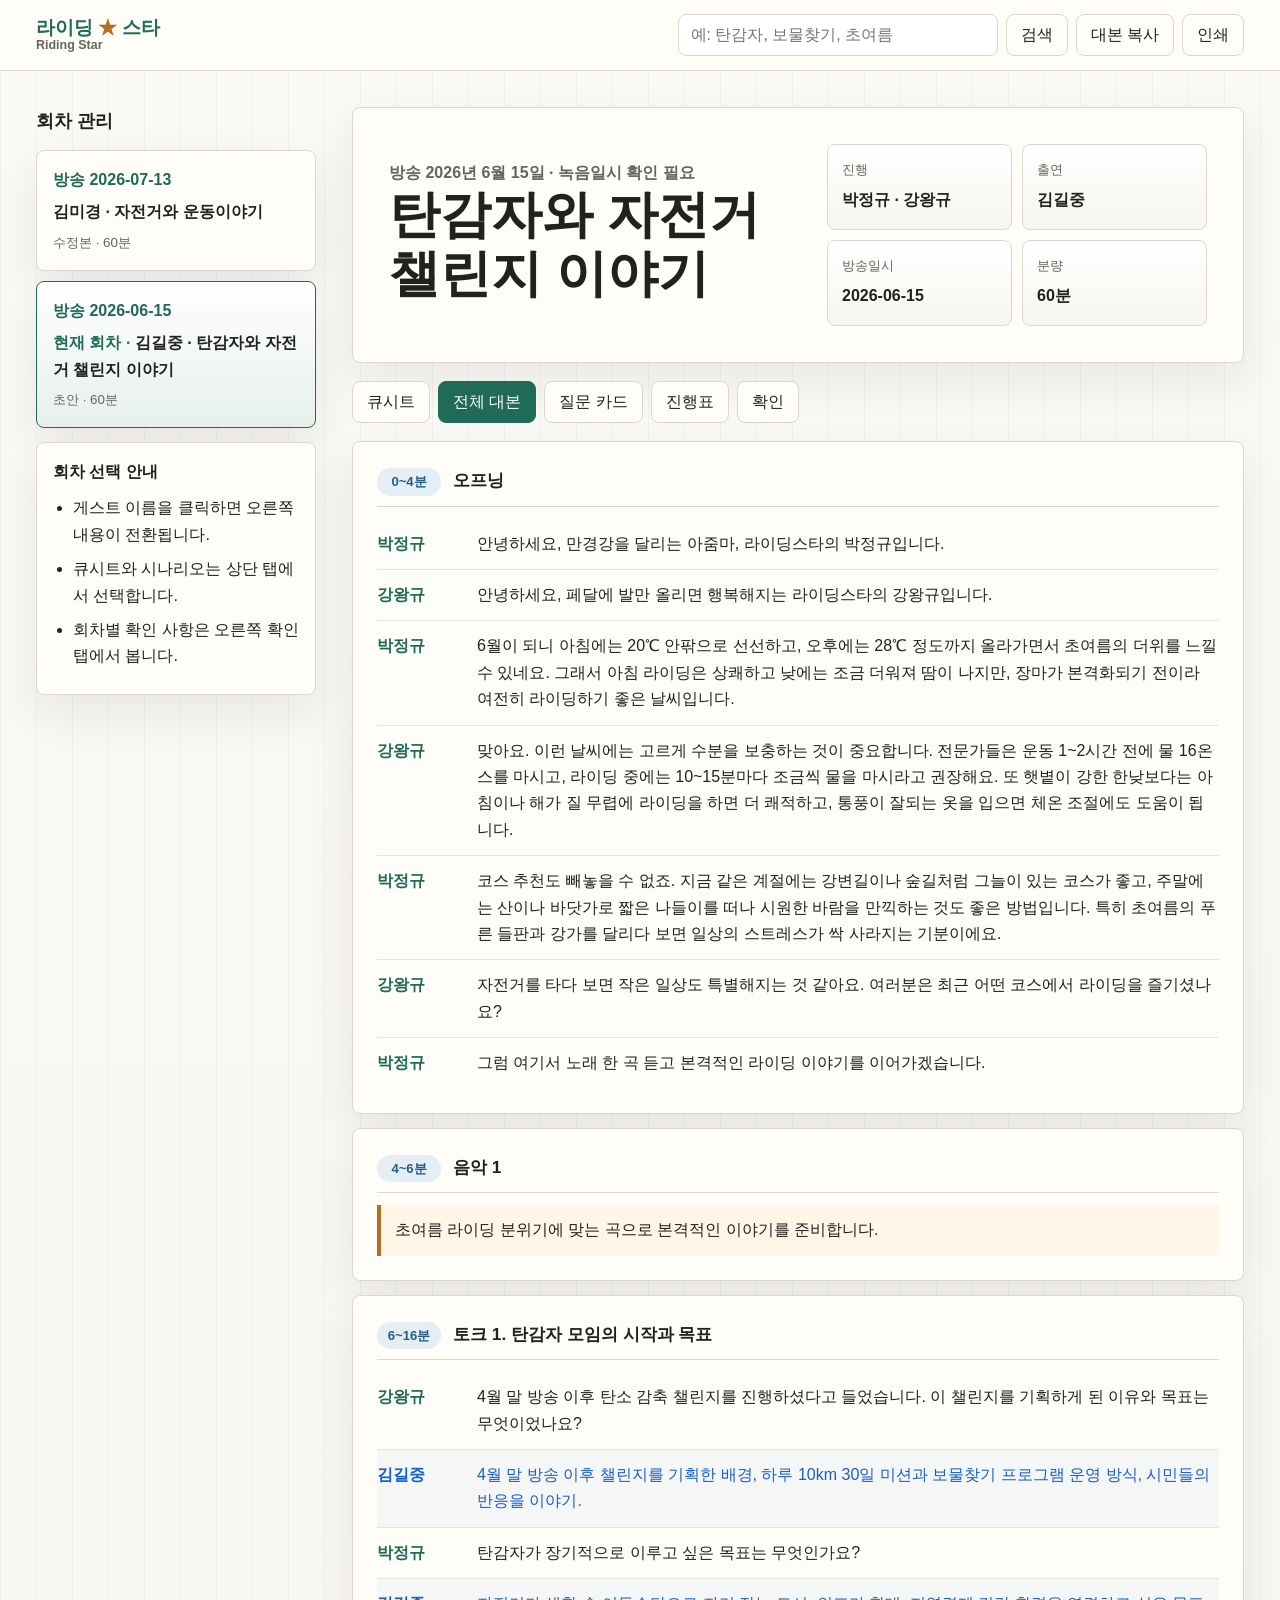
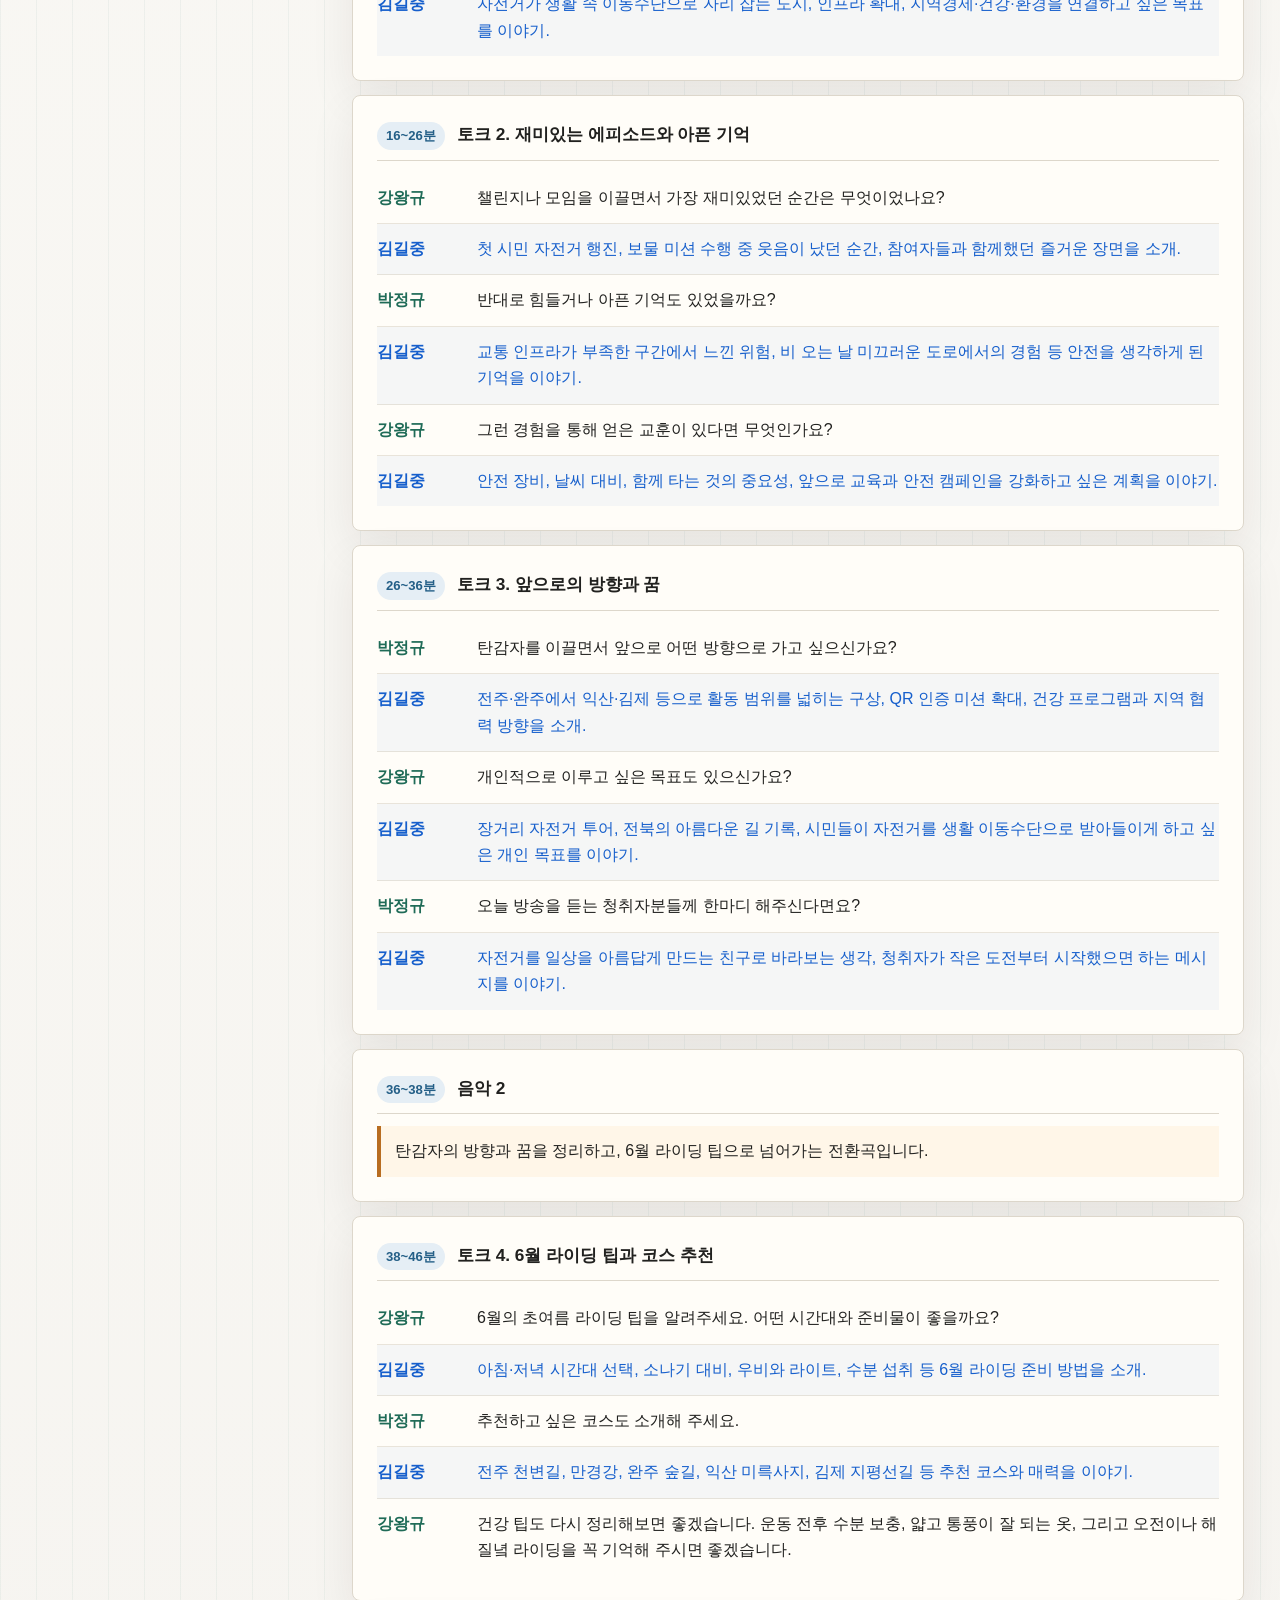
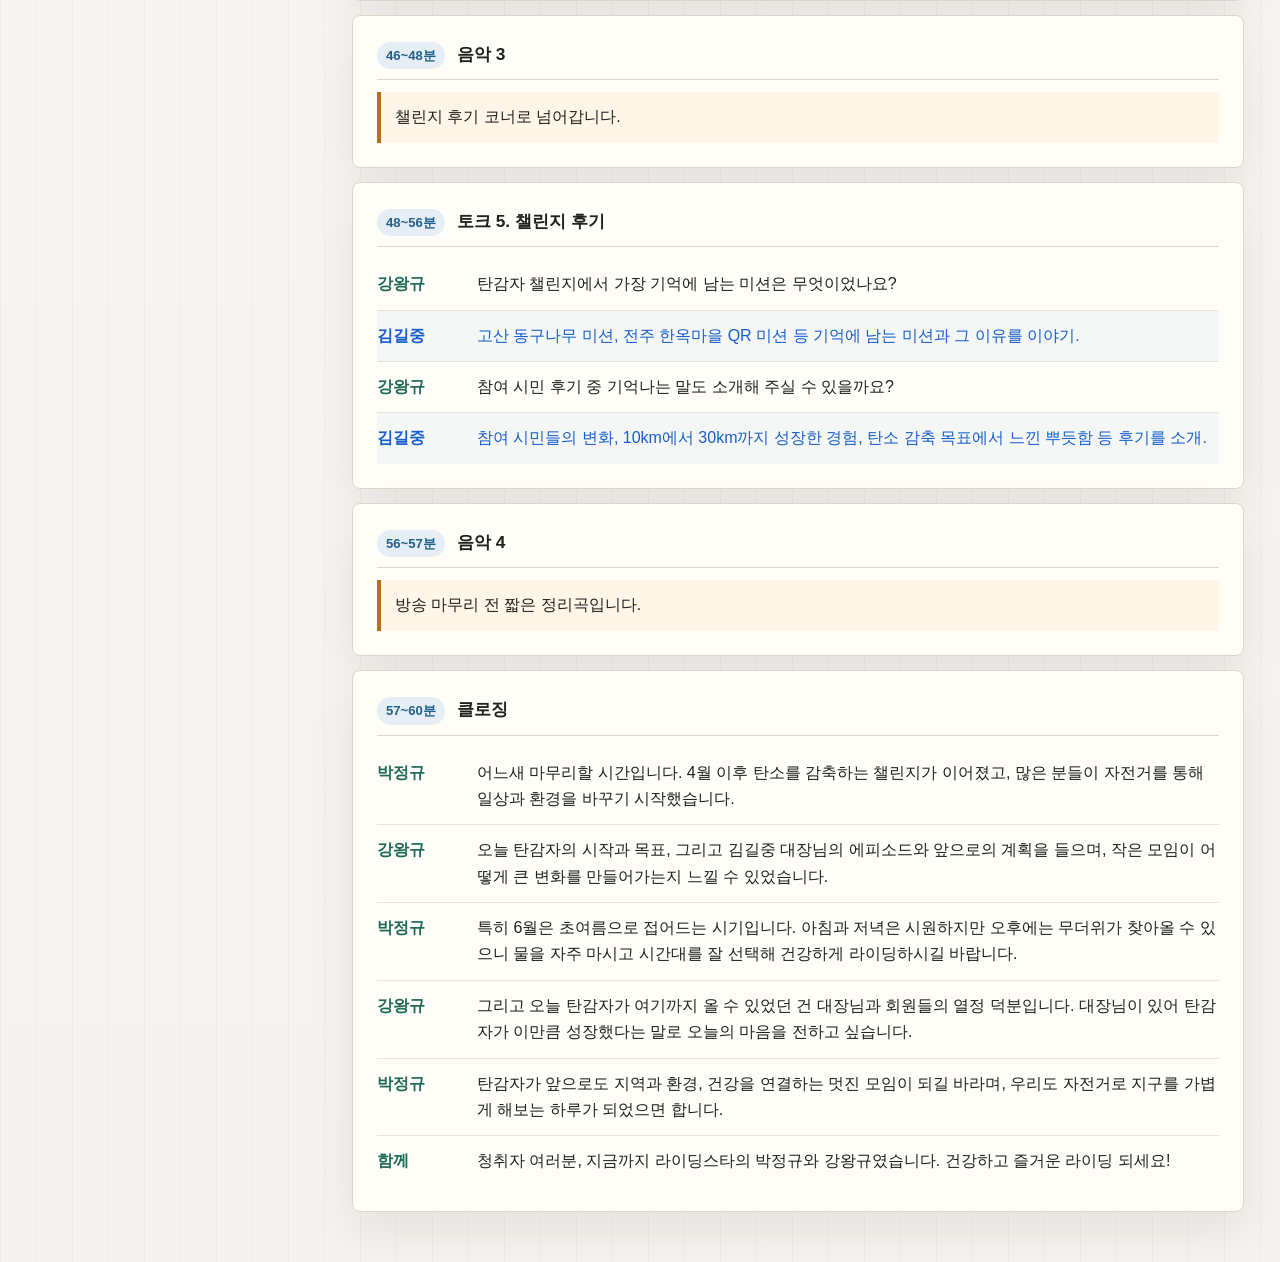
==== commit 96f330c7: "V2.3" ====
--- a/index.html
+++ b/index.html
@@ -219,18 +219,17 @@
                   <td>46~48분<br /><span>(2')</span></td>
                   <td>
                     <ul>
-                      <li>청취자 질문 코너로 전환</li>
-                    </ul>
-                  </td>
-                  <td>진행자</td>
-                </tr>
-                <tr>
-                  <td><strong>토크 5</strong><small>질문과 후기</small></td>
+                      <li>챌린지 후기 코너로 전환</li>
+                    </ul>
+                  </td>
+                  <td>진행자</td>
+                </tr>
+                <tr>
+                  <td><strong>토크 5</strong><small>챌린지 후기</small></td>
                   <td>48~56분<br /><span>(8')</span></td>
                   <td>
                     <ul>
-                      <li>참여 방법, 기억나는 미션</li>
-                      <li>모임 가입 안내</li>
+                      <li>기억나는 미션</li>
                       <li>시민 후기 소개</li>
                     </ul>
                   </td>
@@ -349,20 +348,16 @@
                 <span>46~48분</span>
                 <h3>음악 3</h3>
               </header>
-              <p class="cue">청취자 질문과 챌린지 후기 코너로 넘어갑니다.</p>
+              <p class="cue">챌린지 후기 코너로 넘어갑니다.</p>
             </section>
 
             <section class="script-block">
               <header>
                 <span>48~56분</span>
-                <h3>토크 5. 청취자 질문과 챌린지 후기</h3>
-              </header>
-              <p class="line"><b>박정규</b><span>청취자 질문입니다. 탄감자 챌린지에 참여하려면 어떻게 신청하면 될까요?</span></p>
-              <p class="line guest-line"><b>김길중</b><span>구글폼과 네이버 밴드를 통한 신청 방법, 주행 기록과 사진 제출 방식 등 참여 절차를 소개.</span></p>
+                <h3>토크 5. 챌린지 후기</h3>
+              </header>
               <p class="line"><b>강왕규</b><span>탄감자 챌린지에서 가장 기억에 남는 미션은 무엇이었나요?</span></p>
               <p class="line guest-line"><b>김길중</b><span>고산 동구나무 미션, 전주 한옥마을 QR 미션 등 기억에 남는 미션과 그 이유를 이야기.</span></p>
-              <p class="line"><b>박정규</b><span>탄감자 모임에 가입하고 싶은 분들은 어떻게 하면 좋을까요?</span></p>
-              <p class="line guest-line"><b>김길중</b><span>SNS를 통한 가입 방법, 초보자 환영 분위기, 안전하고 즐겁게 꾸준히 타는 모임 문화를 소개.</span></p>
               <p class="line"><b>강왕규</b><span>참여 시민 후기 중 기억나는 말도 소개해 주실 수 있을까요?</span></p>
               <p class="line guest-line"><b>김길중</b><span>참여 시민들의 변화, 10km에서 30km까지 성장한 경험, 탄소 감축 목표에서 느낀 뿌듯함 등 후기를 소개.</span></p>
             </section>
@@ -420,9 +415,7 @@
               <ul>
                 <li>6월의 초여름 라이딩 팁을 알려주세요.</li>
                 <li>추천하고 싶은 코스가 있나요?</li>
-                <li>챌린지에 참여하려면 어떻게 신청하나요?</li>
                 <li>탄감자 챌린지에서 가장 기억에 남는 미션은 무엇인가요?</li>
-                <li>탄감자 모임에 가입하려면 어떻게 해야 하나요?</li>
               </ul>
             </article>
           </div>
@@ -447,8 +440,8 @@
                 <tr><td>5</td><td>토크 3</td><td>10분</td><td>앞으로의 방향, 개인 목표, 청취자 메시지</td></tr>
                 <tr><td>6</td><td>음악 2</td><td>2분</td><td>라이딩 팁 코너 전환</td></tr>
                 <tr><td>7</td><td>토크 4</td><td>8분</td><td>6월 라이딩 팁, 전북 추천 코스, 수분 보충</td></tr>
-                <tr><td>8</td><td>음악 3</td><td>2분</td><td>청취자 질문 전환</td></tr>
-                <tr><td>9</td><td>토크 5</td><td>8분</td><td>참여 방법, 기억나는 미션, 시민 후기</td></tr>
+                <tr><td>8</td><td>음악 3</td><td>2분</td><td>챌린지 후기 전환</td></tr>
+                <tr><td>9</td><td>토크 5</td><td>8분</td><td>기억나는 미션, 시민 후기</td></tr>
                 <tr><td>10</td><td>음악 4</td><td>1분</td><td>클로징 전환</td></tr>
                 <tr><td>11</td><td>클로징</td><td>3분</td><td>탄감자 정리, 김길중 대장님 응원, 마무리 인사</td></tr>
               </tbody>
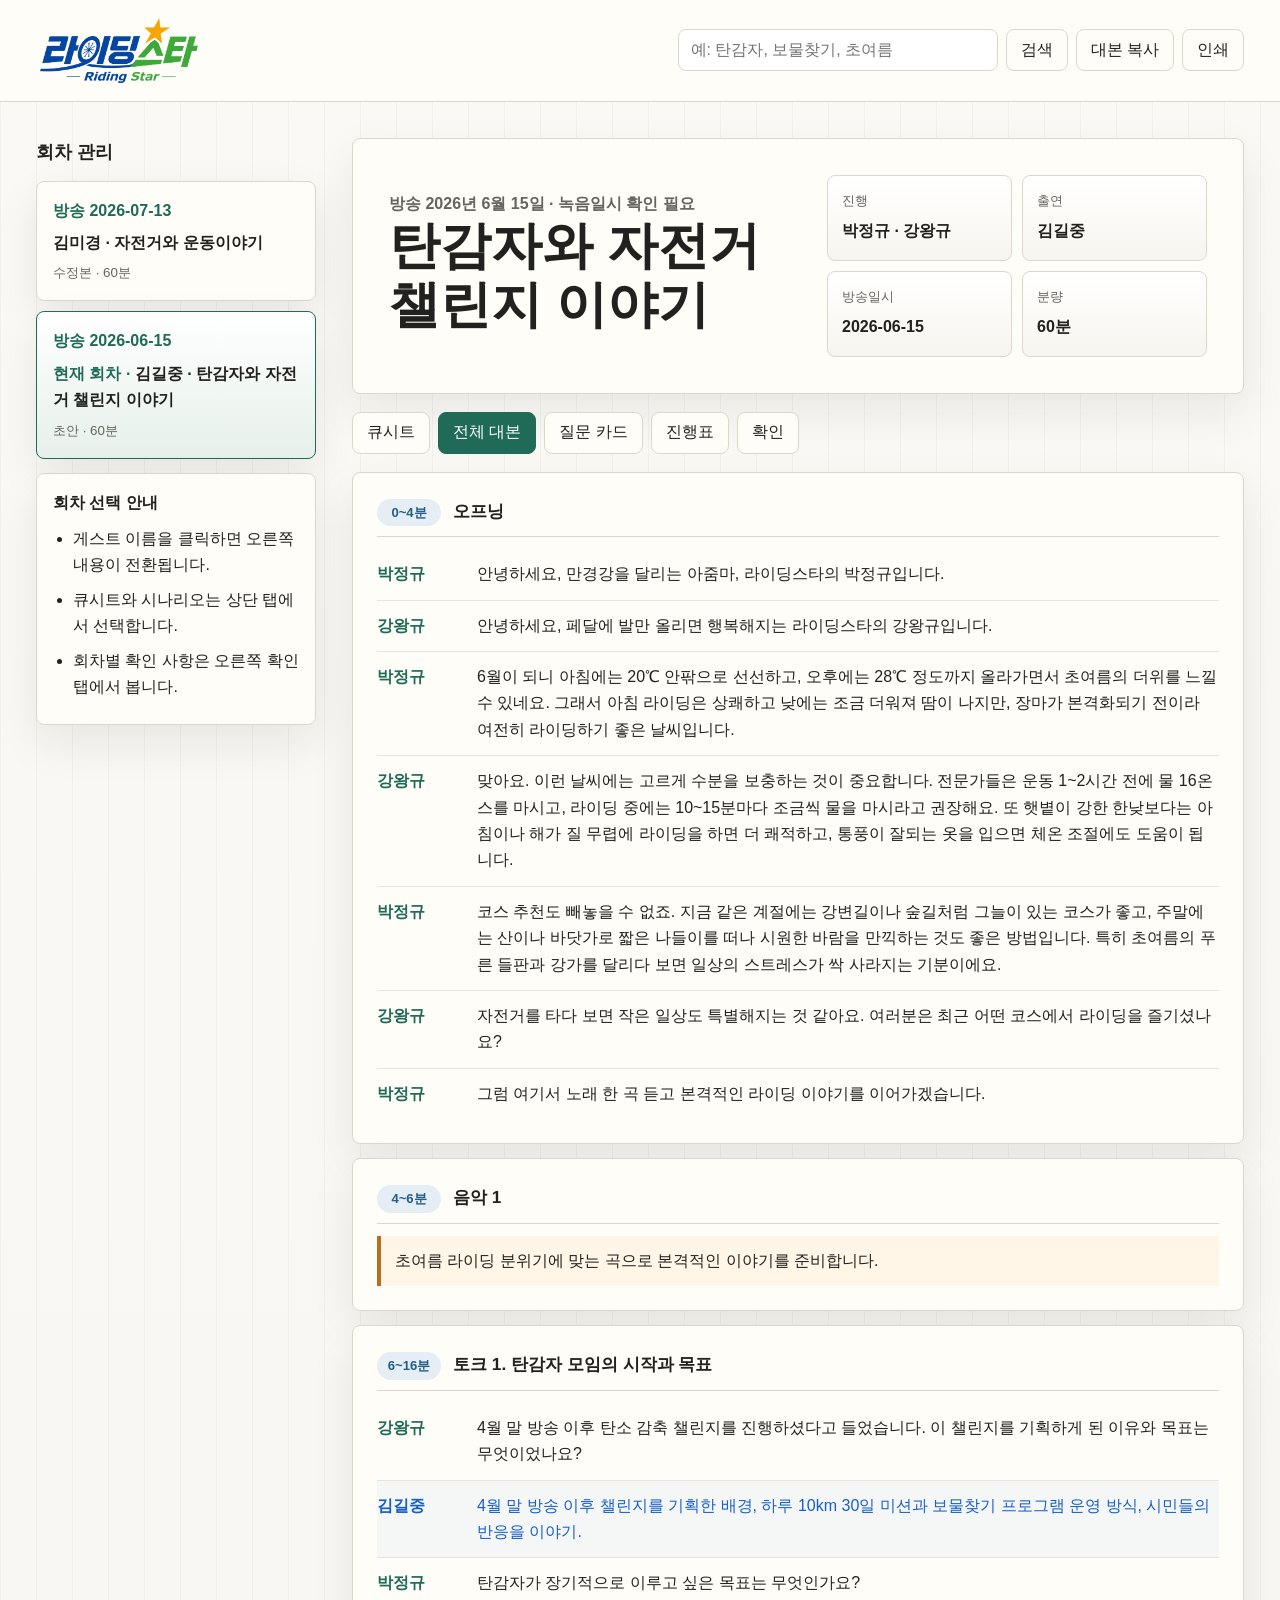
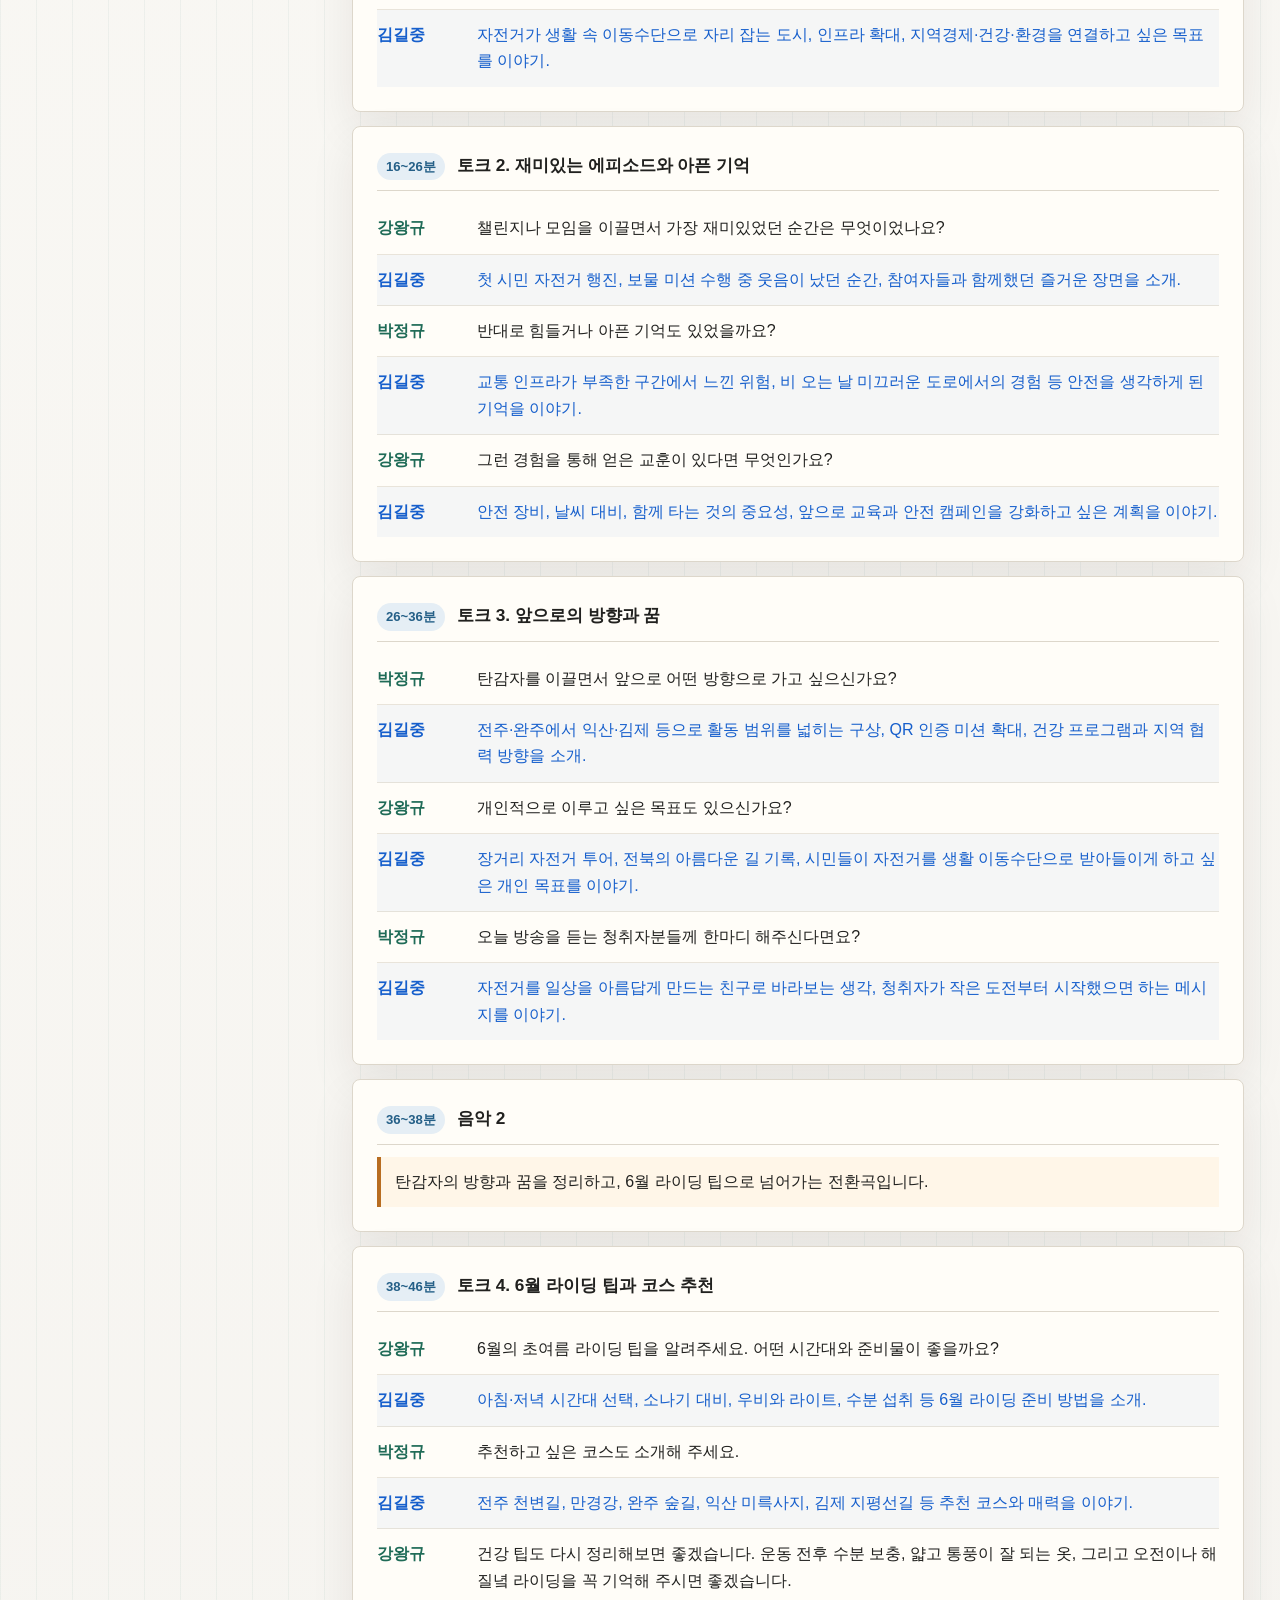
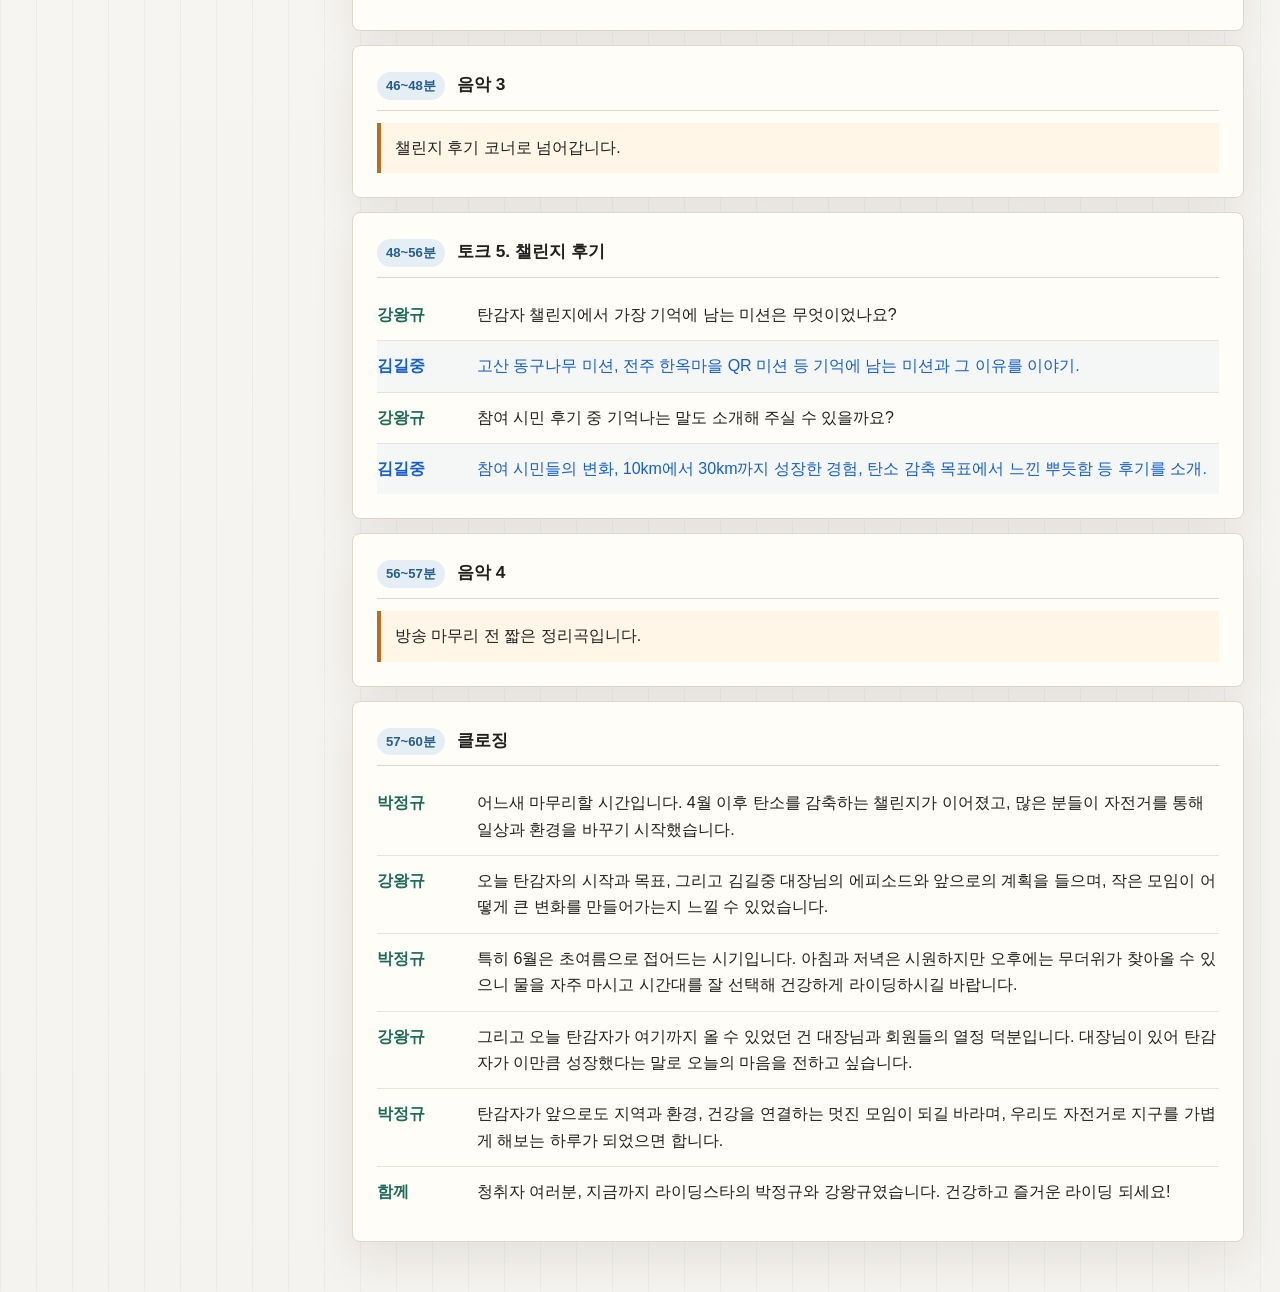
==== commit c54ebdc5: "V2.5" ====
--- a/index.html
+++ b/index.html
@@ -9,8 +9,7 @@
   <body>
     <header class="topbar">
       <a class="brand" href="https://riding-star.vercel.app/" aria-label="Riding-star 메인페이지로 이동">
-        <span class="brand-korean">라이딩 <span aria-hidden="true">★</span> 스타</span>
-        <span class="brand-english">Riding Star</span>
+        <img class="brand-logo" src="assets/riding-star-logo-transparent.png" alt="라이딩스타" width="1152" height="503" />
       </a>
       <div class="toolbar" aria-label="문서 도구">
         <form class="search-form" role="search">
--- a/assets/styles.css
+++ b/assets/styles.css
@@ -71,16 +71,21 @@
 }
 
 .brand {
-  display: inline-grid;
-  gap: 0;
+  display: inline-flex;
+  align-items: center;
   color: inherit;
   text-decoration: none;
-  white-space: nowrap;
 }
 
 .brand:hover,
 .brand:focus-visible {
   color: var(--green);
+}
+
+.brand-logo {
+  display: block;
+  width: clamp(128px, 13vw, 190px);
+  height: auto;
 }
 
 .brand-korean,
@@ -655,6 +660,7 @@
 
   .layout {
     grid-template-columns: 1fr;
+    padding-bottom: calc(88px + env(safe-area-inset-bottom));
   }
 
   .sidebar {
@@ -704,6 +710,58 @@
     grid-template-columns: 1fr;
   }
 
+  .meta-grid {
+    grid-template-columns: repeat(4, minmax(0, 1fr));
+    gap: 6px;
+  }
+
+  .meta-grid div {
+    display: flex;
+    align-items: center;
+    gap: 6px;
+    min-height: 0;
+    padding: 8px 10px;
+  }
+
+  .meta-grid dt {
+    flex: 0 0 auto;
+    font-size: 0.74rem;
+    white-space: nowrap;
+  }
+
+  .meta-grid dd {
+    min-width: 0;
+    margin: 0;
+    font-size: 0.86rem;
+    line-height: 1.25;
+    overflow-wrap: anywhere;
+  }
+
+  .tabs {
+    position: fixed;
+    right: 0;
+    bottom: 0;
+    left: 0;
+    z-index: 30;
+    display: grid;
+    grid-template-columns: repeat(5, minmax(0, 1fr));
+    gap: 4px;
+    margin: 0;
+    padding: 8px max(8px, env(safe-area-inset-left)) calc(8px + env(safe-area-inset-bottom)) max(8px, env(safe-area-inset-right));
+    border-top: 1px solid var(--line);
+    background: rgba(255, 253, 248, 0.97);
+    box-shadow: 0 -12px 28px rgba(35, 31, 25, 0.12);
+    backdrop-filter: blur(14px);
+  }
+
+  .tabs button {
+    min-height: 42px;
+    padding: 0 6px;
+    border-radius: 7px;
+    font-size: 0.82rem;
+    white-space: nowrap;
+  }
+
   .question-grid {
     grid-template-columns: 1fr;
   }
@@ -711,19 +769,15 @@
 
 @media (max-width: 560px) {
   .layout {
-    padding: 14px;
+    padding: 14px 14px calc(88px + env(safe-area-inset-bottom));
   }
 
   .topbar {
     padding: 12px 14px;
   }
 
-  .brand-korean {
-    font-size: 1.05rem;
-  }
-
-  .brand-english {
-    font-size: 0.72rem;
+  .brand-logo {
+    width: clamp(112px, 34vw, 154px);
   }
 
   .toolbar {
@@ -740,7 +794,15 @@
   }
 
   .meta-grid {
-    grid-template-columns: 1fr;
+    grid-template-columns: repeat(2, minmax(0, 1fr));
+  }
+
+  .meta-grid div {
+    padding: 7px 8px;
+  }
+
+  .meta-grid dd {
+    font-size: 0.82rem;
   }
 
   .line {
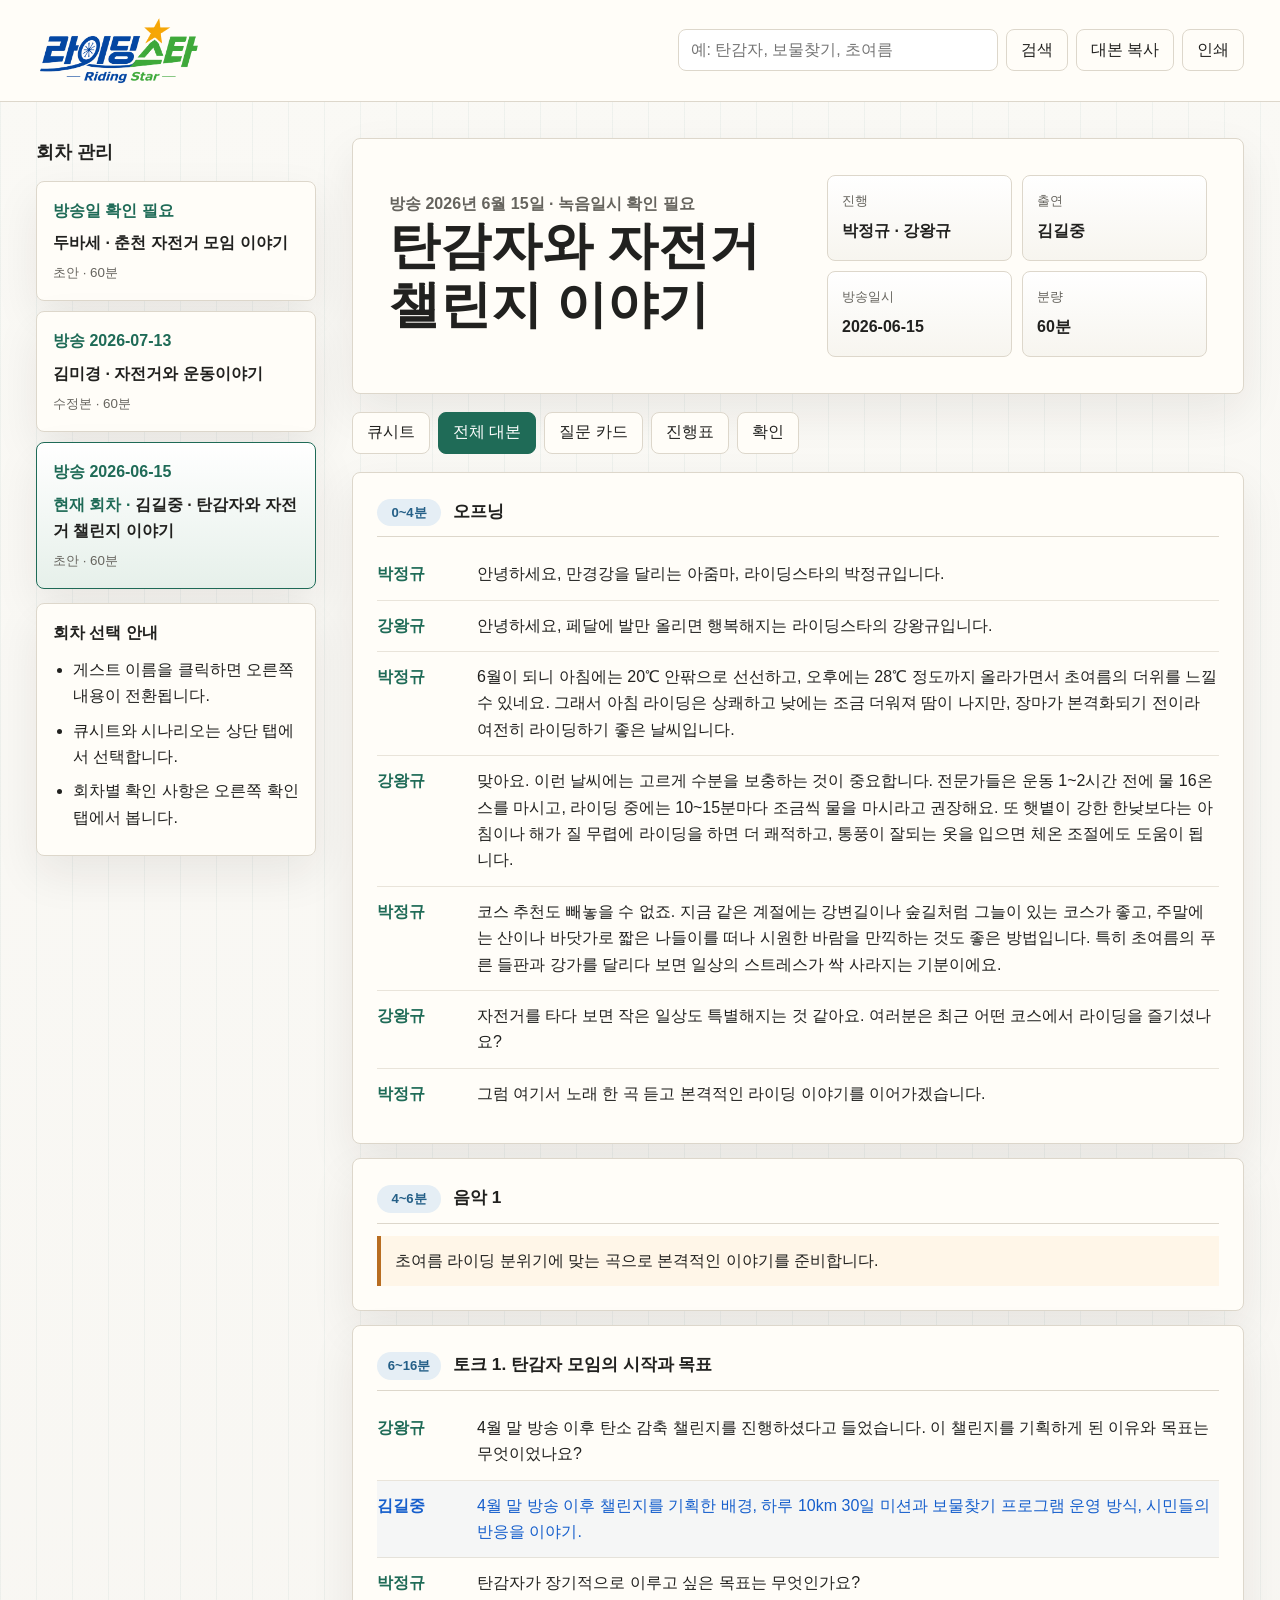
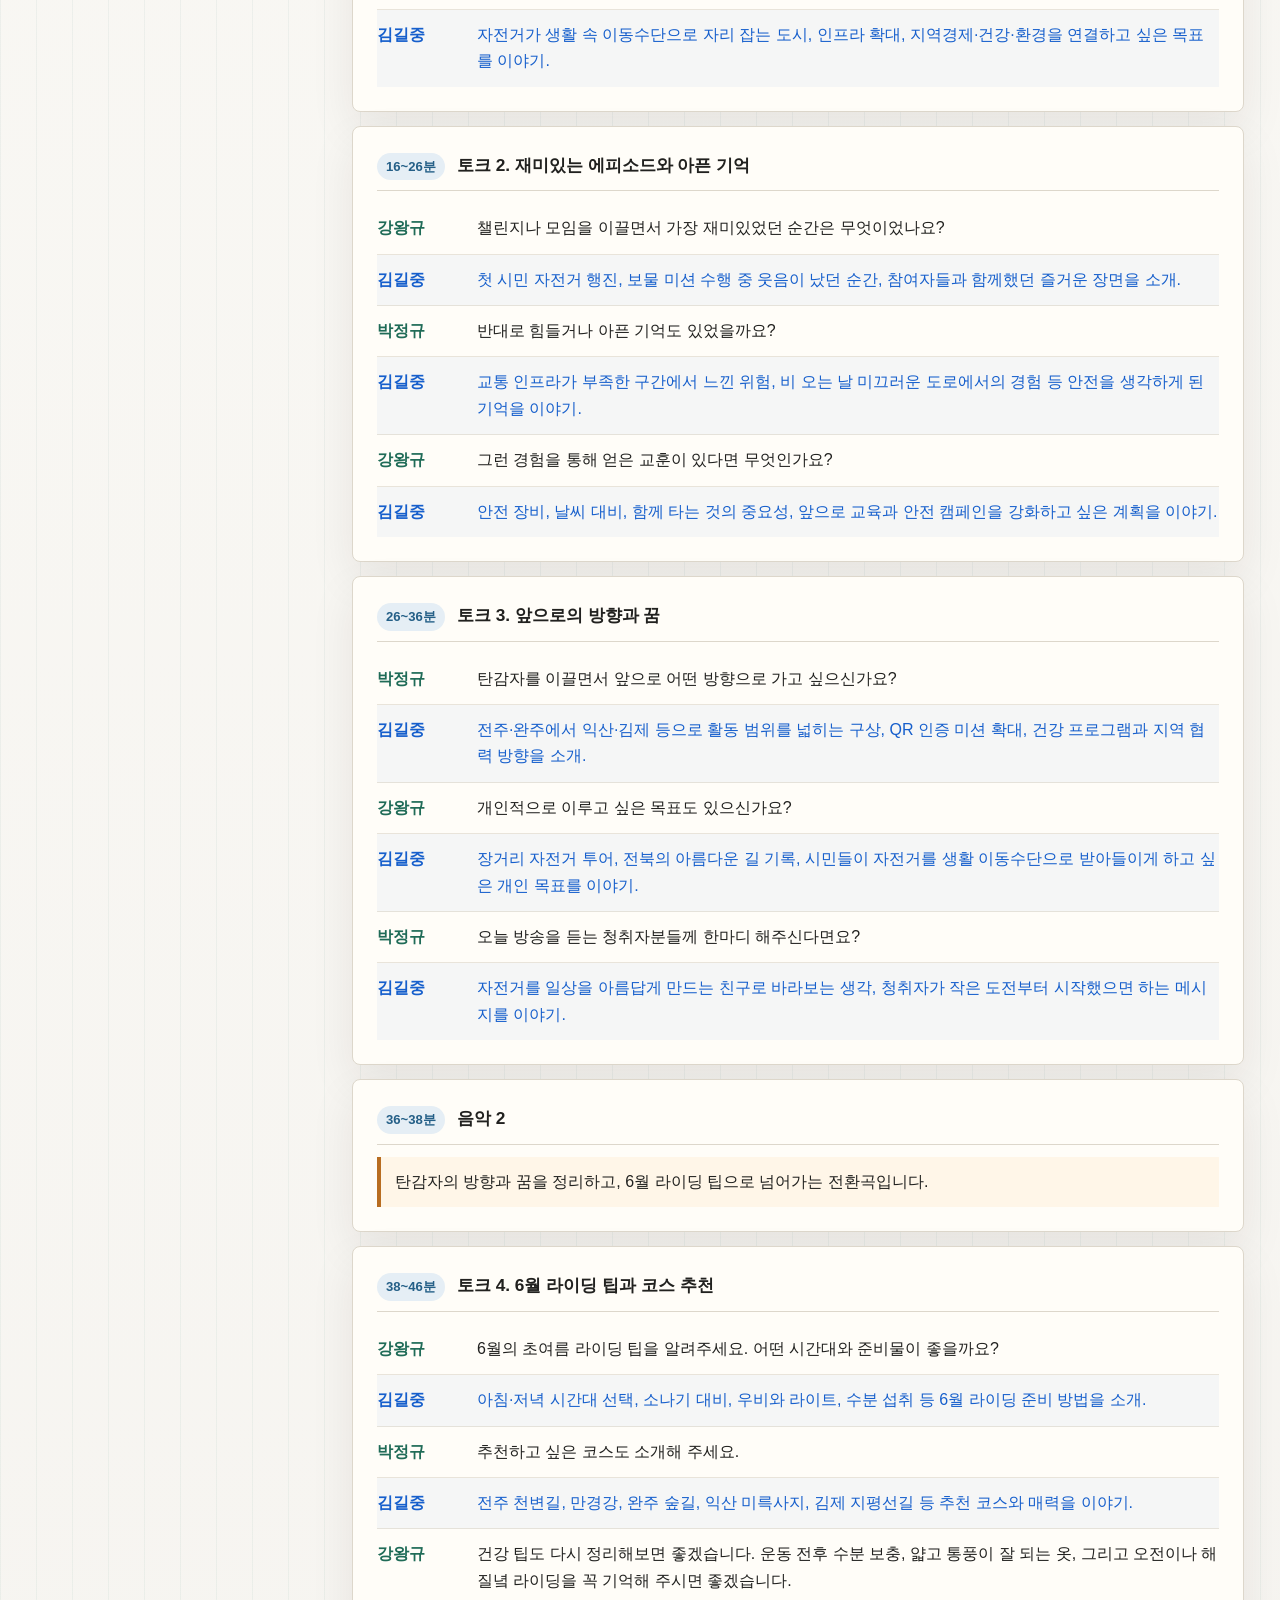
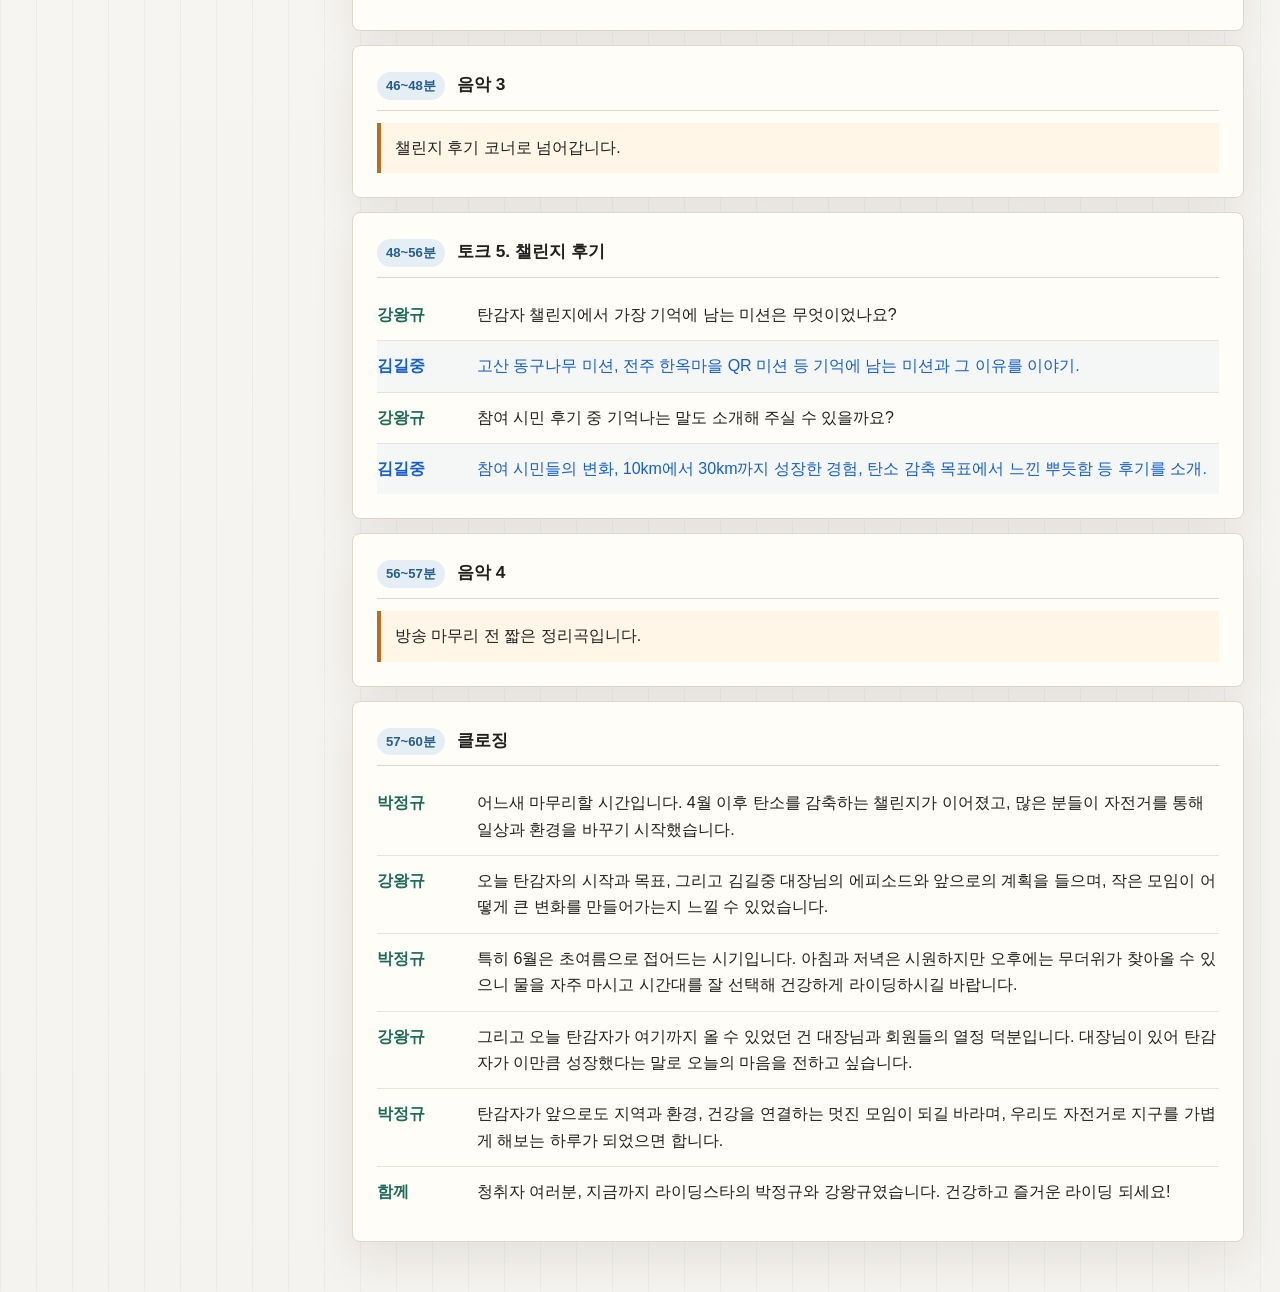
==== commit 23264ffc: "V2.6" ====
--- a/index.html
+++ b/index.html
@@ -32,6 +32,11 @@
           <h1>회차 관리</h1>
           <button type="button" id="episode-menu-close" class="sidebar-close" aria-label="회차 관리 닫기">×</button>
         </div>
+        <a class="episode episode-switch" href="dubase.html#script-view" data-episode-key="dubase" data-search-placeholder="예: 두바세, 춘천, 라이딩 문화">
+          <span>방송일 확인 필요</span>
+          <strong>두바세 · 춘천 자전거 모임 이야기</strong>
+          <small>초안 · 60분</small>
+        </a>
         <a class="episode episode-switch" href="kim-mikyung.html#script-view" data-episode-key="mikyung" data-search-placeholder="예: 장거리, 마라톤, 축구">
           <span>방송 2026-07-13</span>
           <strong>김미경 · 자전거와 운동이야기</strong>
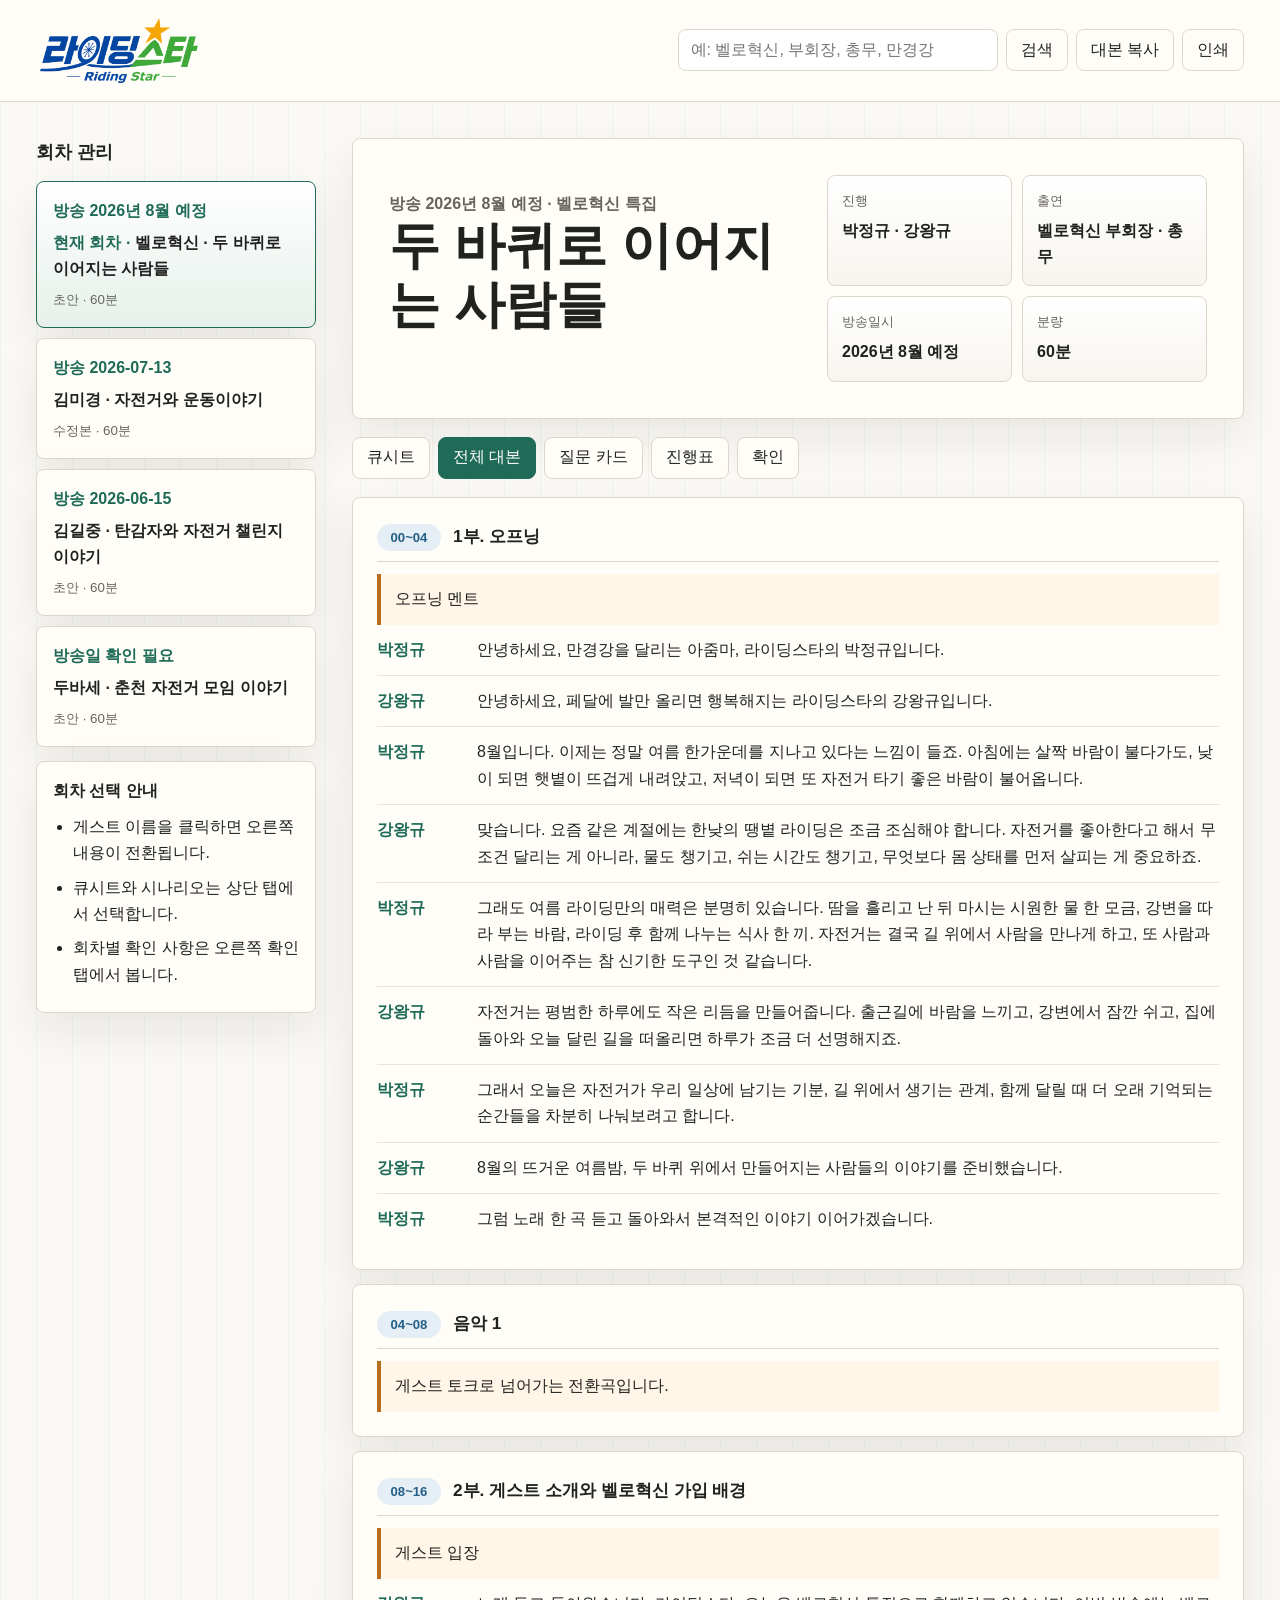
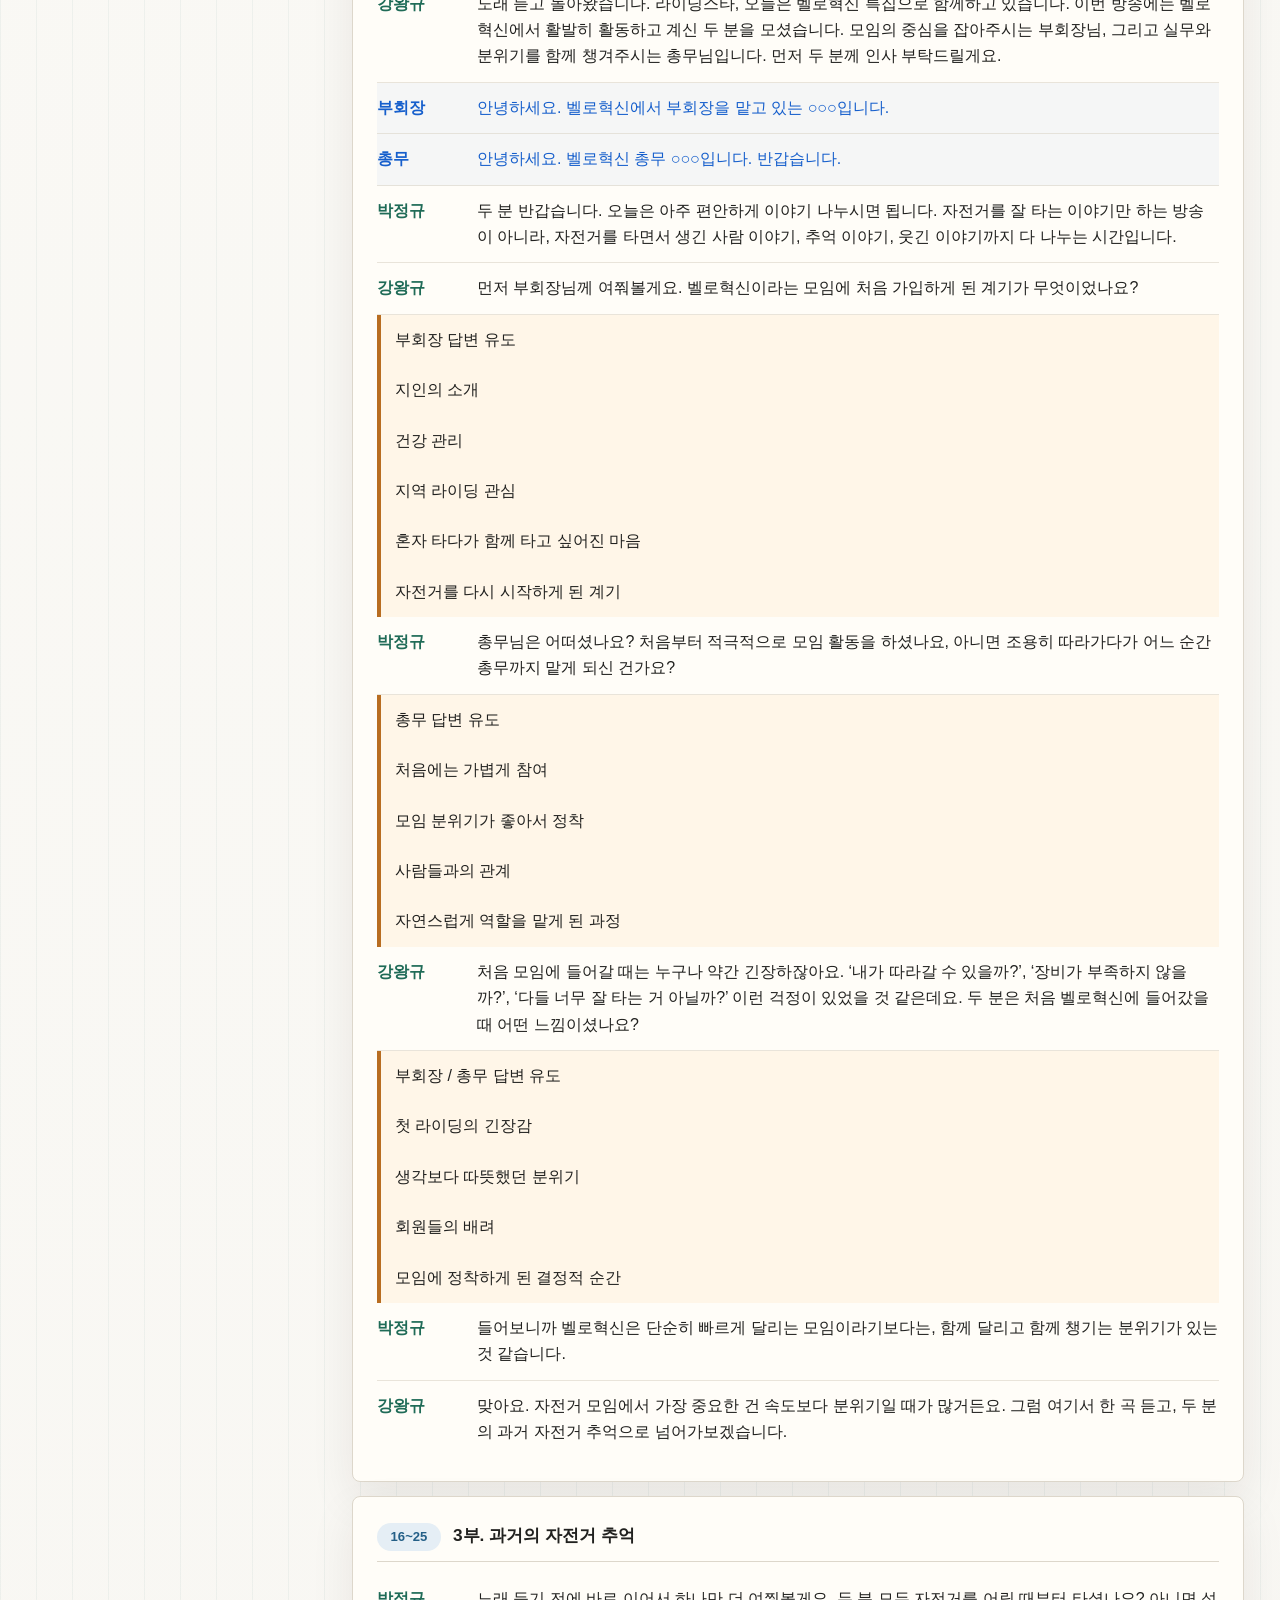
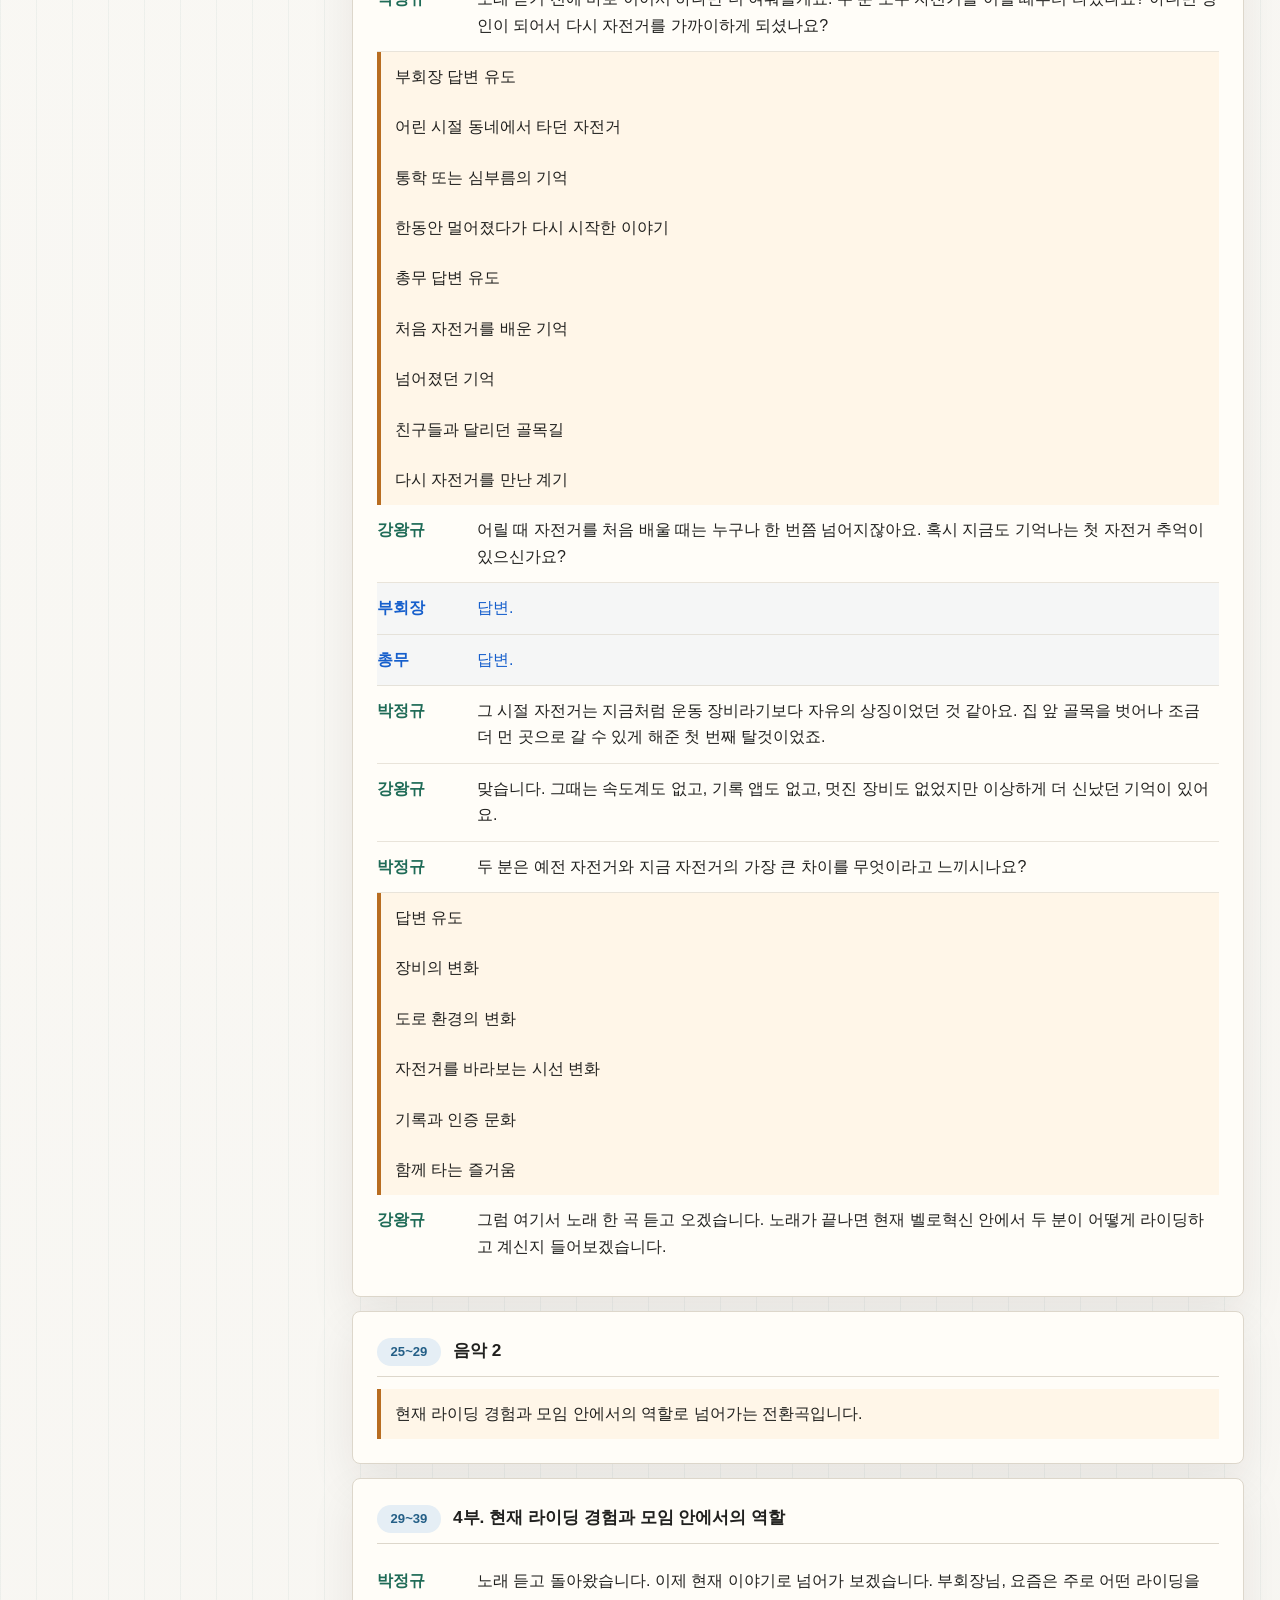
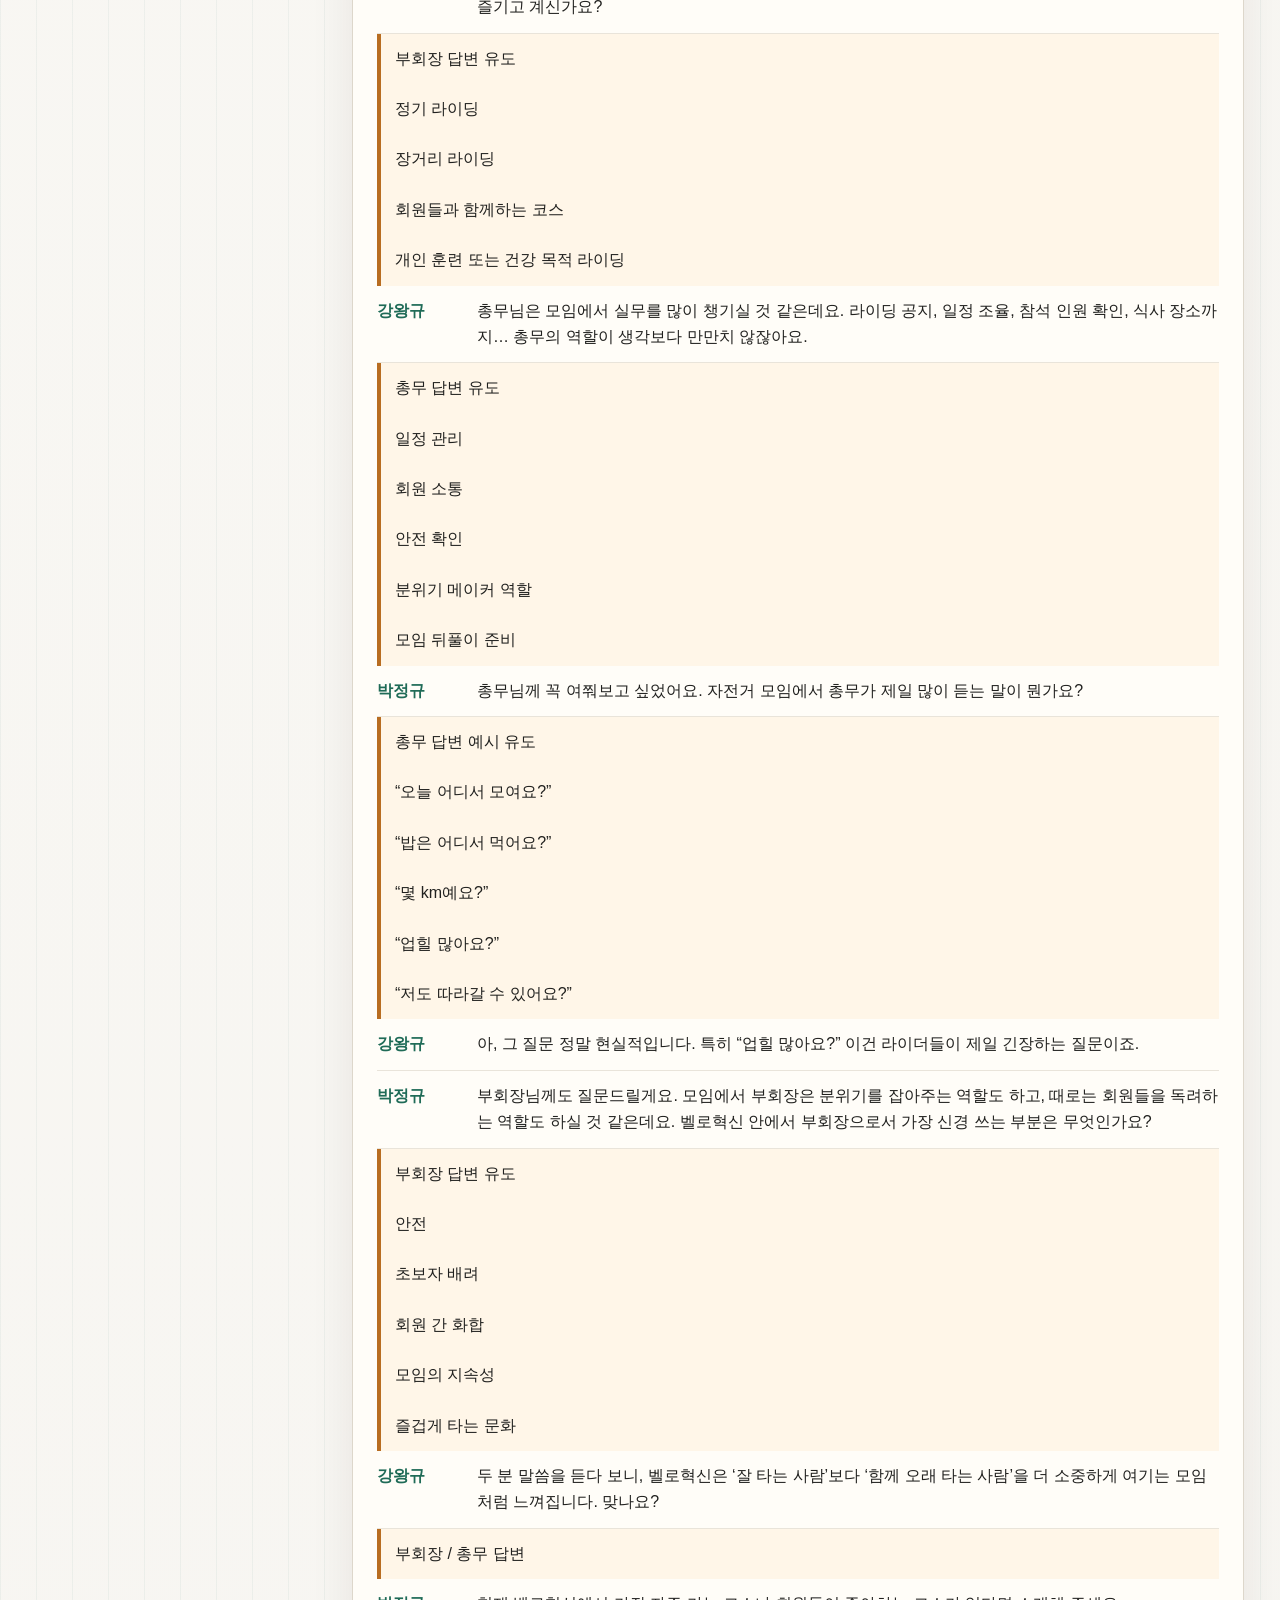
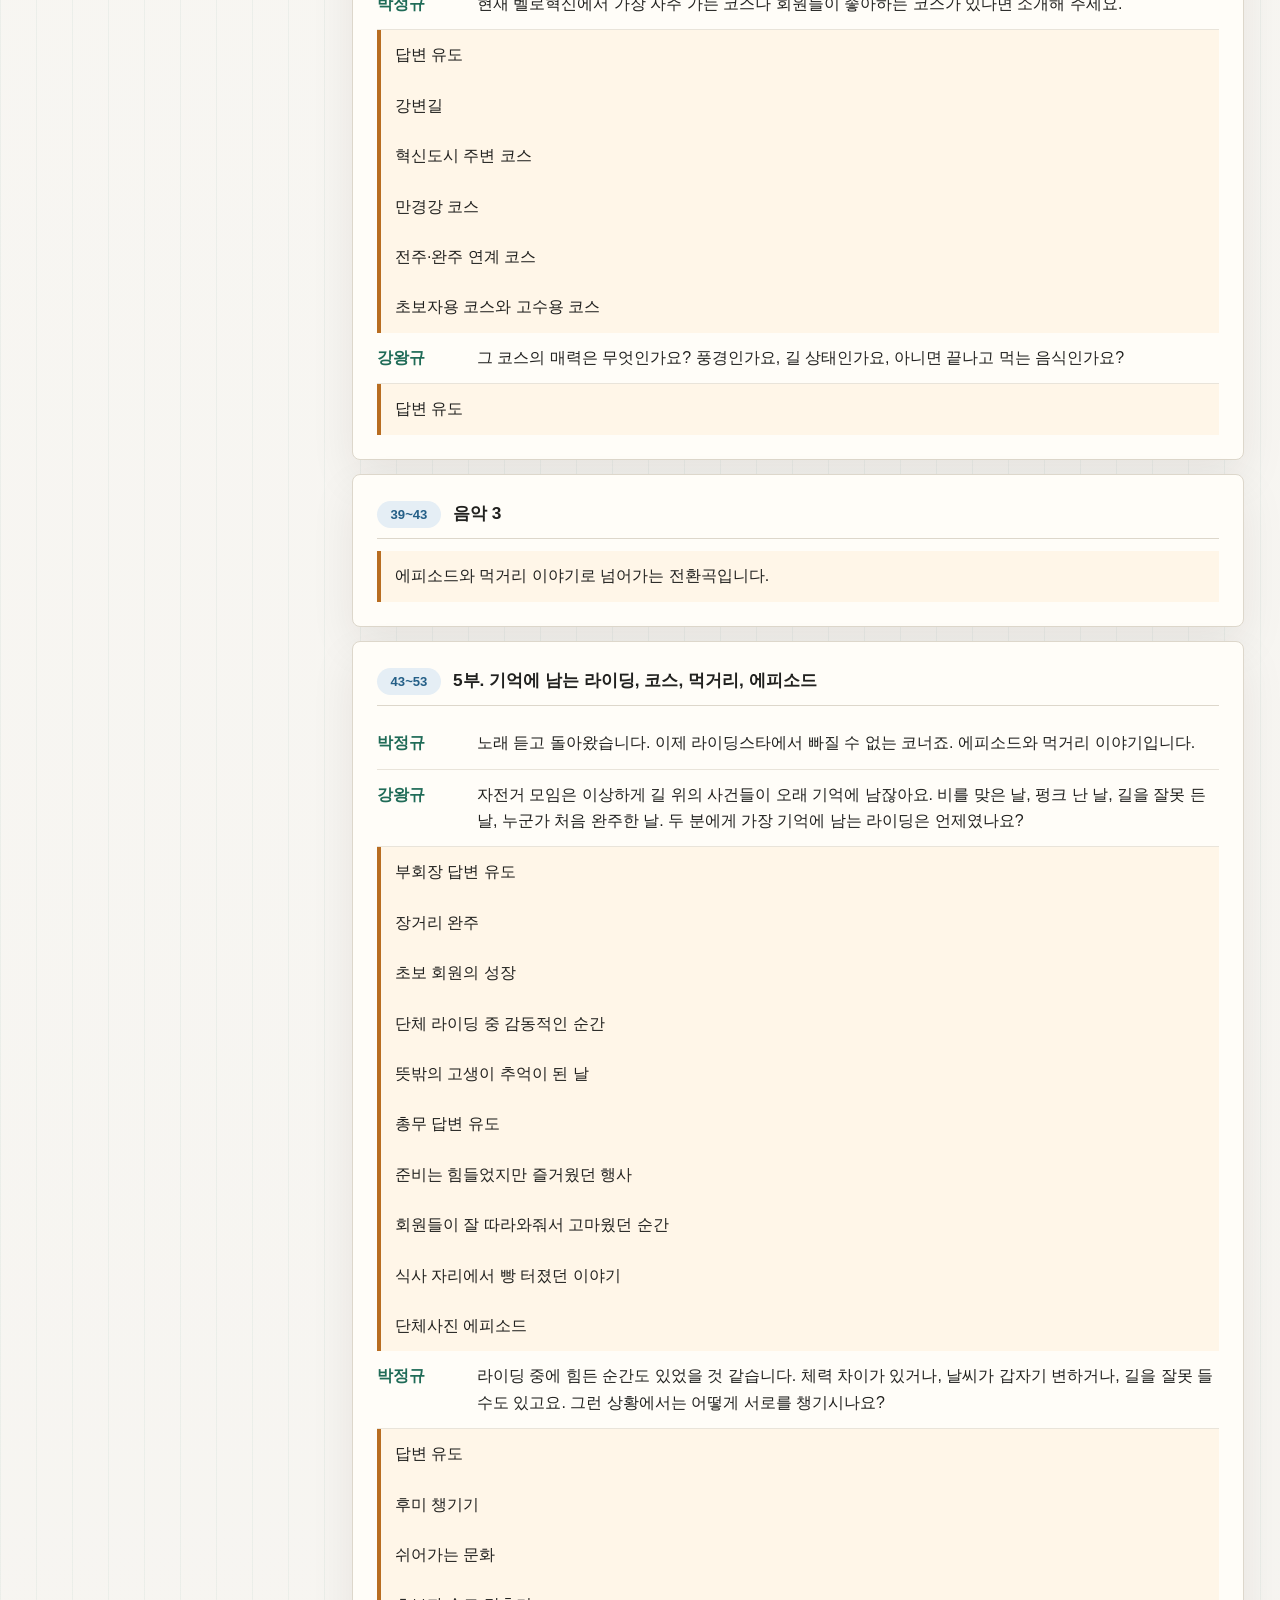
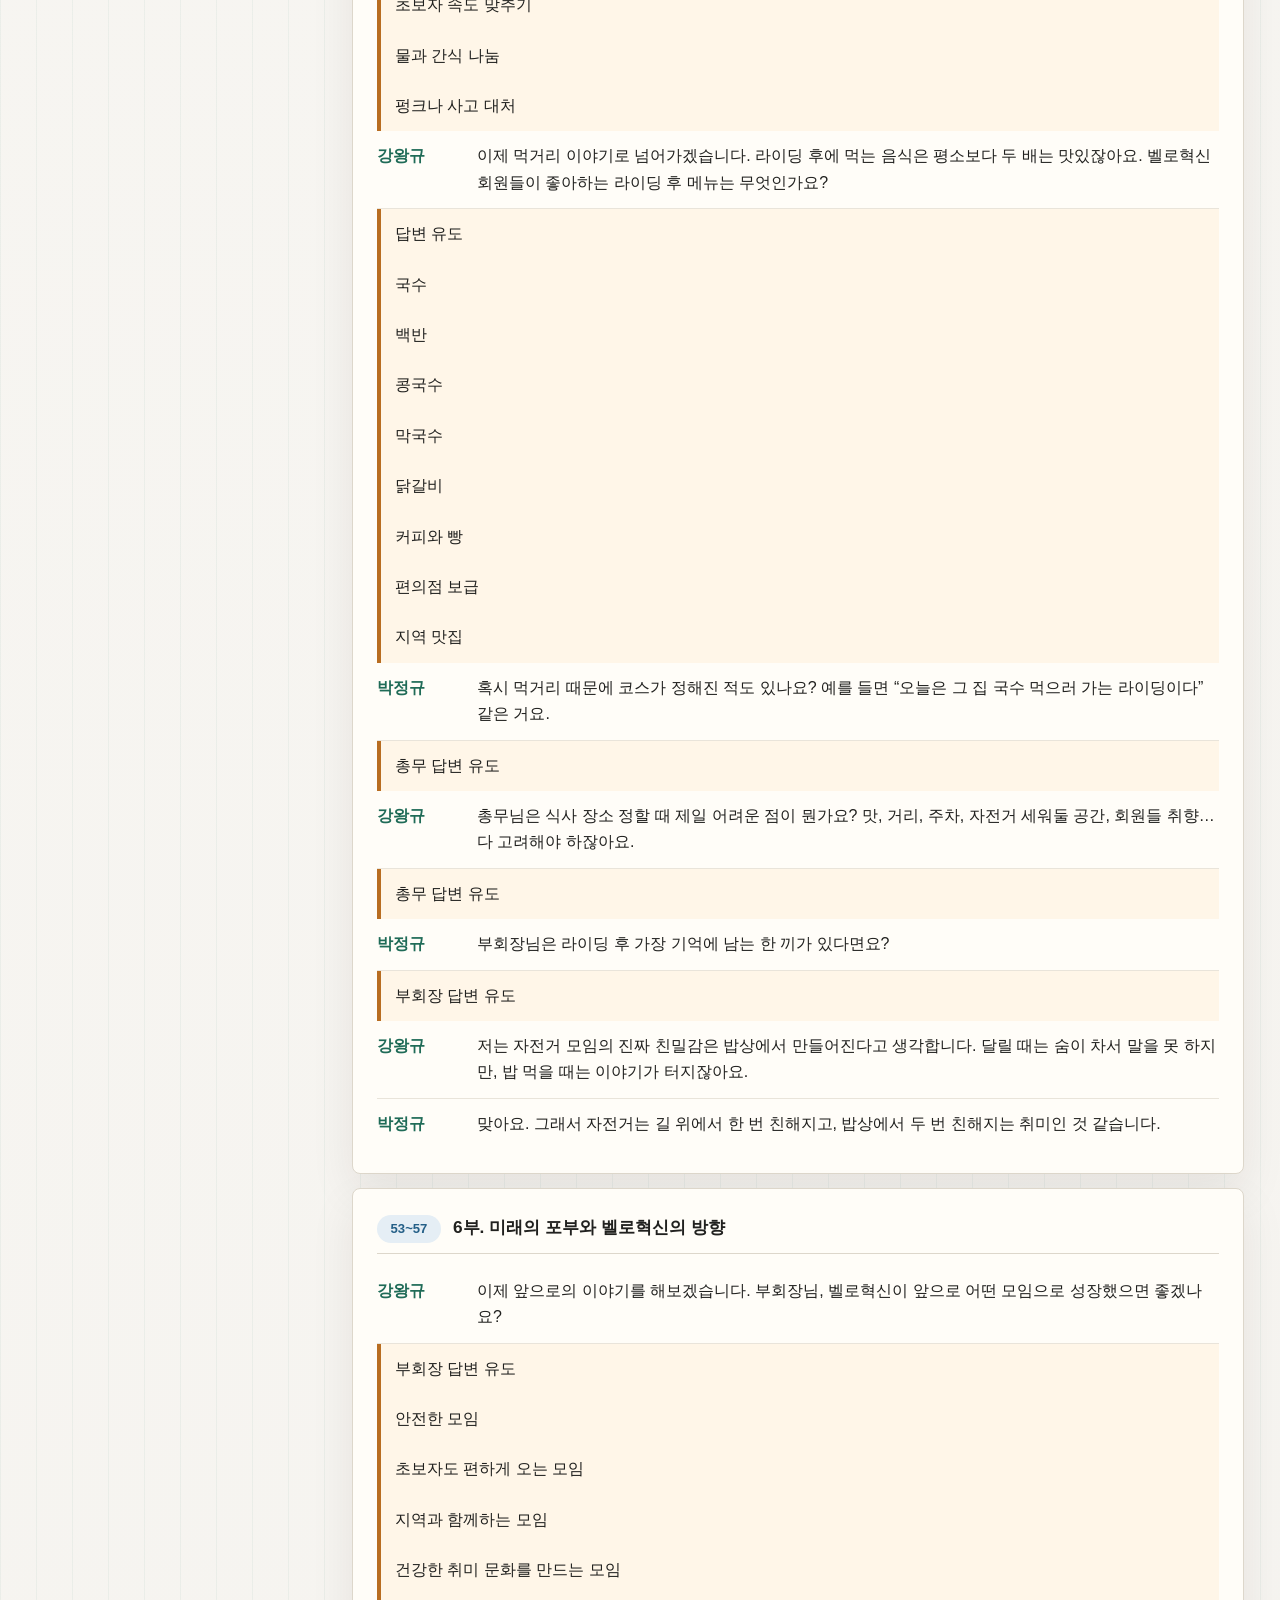
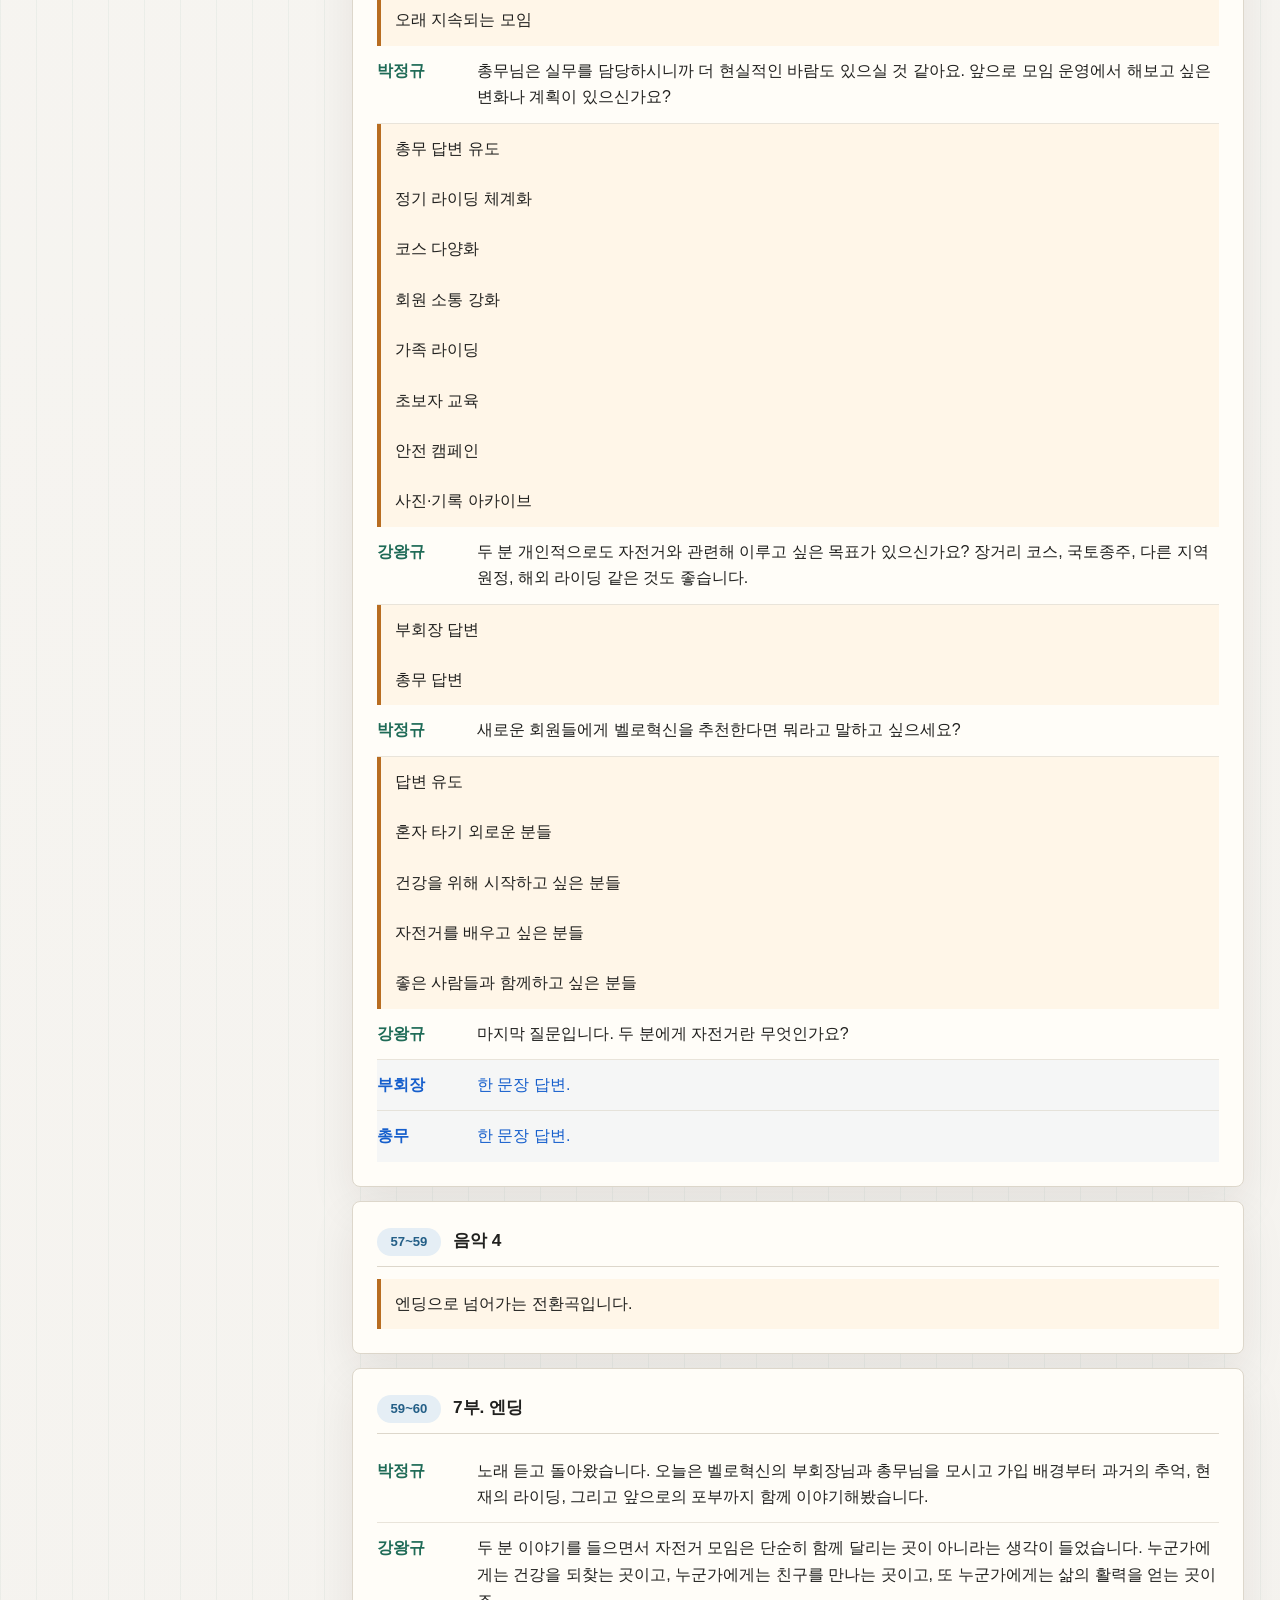
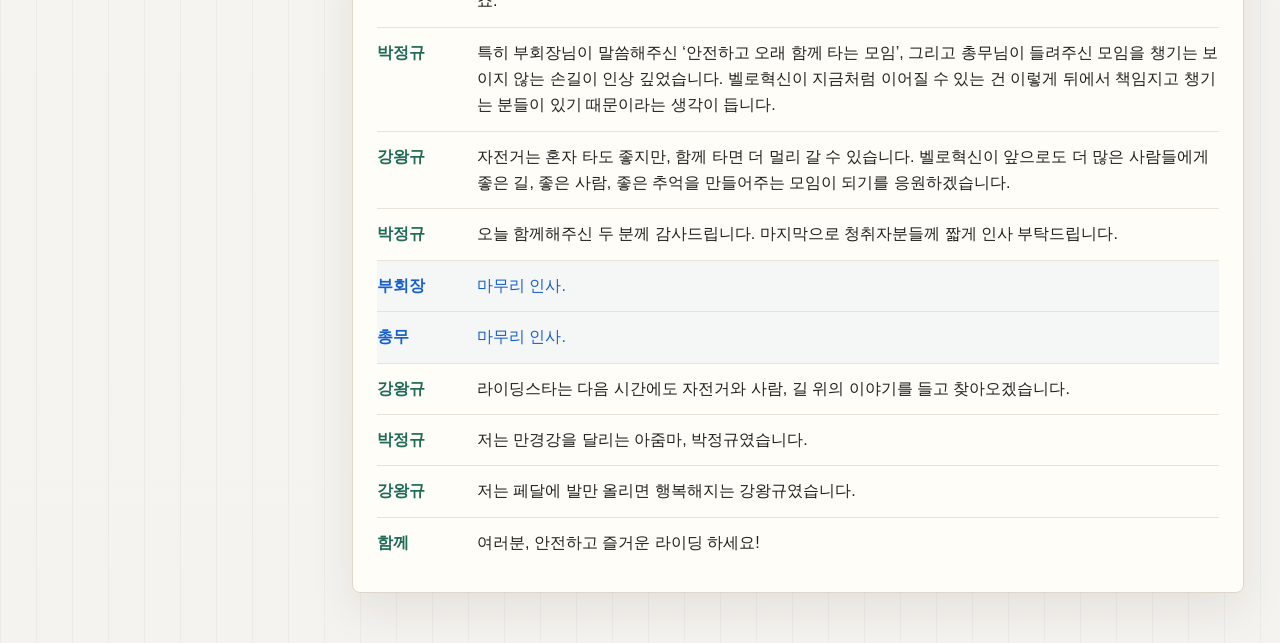
==== commit 173898fe: "V2.7" ====
--- a/index.html
+++ b/index.html
@@ -1,9 +1,9 @@
-<!doctype html>
+﻿<!doctype html>
 <html lang="ko">
   <head>
     <meta charset="utf-8" />
     <meta name="viewport" content="width=device-width, initial-scale=1" />
-    <title>라이딩스타 방송 시나리오</title>
+    <title>벨로혁신 · 두 바퀴로 이어지는 사람들</title>
     <link rel="stylesheet" href="assets/styles.css" />
   </head>
   <body>
@@ -15,7 +15,7 @@
         <form class="search-form" role="search">
           <label class="search-label" for="script-search">검색</label>
           <div class="search-box">
-            <input id="script-search" type="search" placeholder="예: 탄감자, 보물찾기, 초여름" />
+            <input id="script-search" type="search" placeholder="예: 벨로혁신, 부회장, 총무, 만경강" />
             <button type="button" id="clear-search" class="search-clear" aria-label="검색어 지우기" hidden>×</button>
           </div>
           <button type="submit" id="search-submit">검색</button>
@@ -27,14 +27,14 @@
     </header>
 
     <div class="layout">
-      <aside class="sidebar" id="episode-panel" aria-label="회차 목록">
+            <aside class="sidebar" id="episode-panel" aria-label="회차 목록">
         <div class="sidebar-head">
           <h1>회차 관리</h1>
           <button type="button" id="episode-menu-close" class="sidebar-close" aria-label="회차 관리 닫기">×</button>
         </div>
-        <a class="episode episode-switch" href="dubase.html#script-view" data-episode-key="dubase" data-search-placeholder="예: 두바세, 춘천, 라이딩 문화">
-          <span>방송일 확인 필요</span>
-          <strong>두바세 · 춘천 자전거 모임 이야기</strong>
+        <a class="episode episode-switch current" href="index.html#script-view" data-episode-key="velo" data-search-placeholder="예: 벨로혁신, 부회장, 총무, 만경강" aria-current="page">
+          <span>방송 2026년 8월 예정</span>
+          <strong>벨로혁신 · 두 바퀴로 이어지는 사람들</strong>
           <small>초안 · 60분</small>
         </a>
         <a class="episode episode-switch" href="kim-mikyung.html#script-view" data-episode-key="mikyung" data-search-placeholder="예: 장거리, 마라톤, 축구">
@@ -42,9 +42,14 @@
           <strong>김미경 · 자전거와 운동이야기</strong>
           <small>수정본 · 60분</small>
         </a>
-        <a class="episode episode-switch current" href="index.html#script-view" data-episode-key="giljung" data-search-placeholder="예: 탄감자, 보물찾기, 초여름" aria-current="page">
+        <a class="episode episode-switch" href="tangamja.html#script-view" data-episode-key="giljung" data-search-placeholder="예: 탄감자, 보물찾기, 초여름">
           <span>방송 2026-06-15</span>
           <strong>김길중 · 탄감자와 자전거 챌린지 이야기</strong>
+          <small>초안 · 60분</small>
+        </a>
+        <a class="episode episode-switch" href="dubase.html#script-view" data-episode-key="dubase" data-search-placeholder="예: 두바세, 춘천, 라이딩 문화">
+          <span>방송일 확인 필요</span>
+          <strong>두바세 · 춘천 자전거 모임 이야기</strong>
           <small>초안 · 60분</small>
         </a>
         <div class="sidebar-note">
@@ -60,8 +65,8 @@
       <main class="content">
         <section class="summary" aria-labelledby="page-title">
           <div>
-            <p class="eyebrow">방송 2026년 6월 15일 · 녹음일시 확인 필요</p>
-            <h2 id="page-title">탄감자와 자전거 챌린지 이야기</h2>
+            <p class="eyebrow">방송 2026년 8월 예정 · 벨로혁신 특집</p>
+            <h2 id="page-title">두 바퀴로 이어지는 사람들</h2>
           </div>
           <dl class="meta-grid">
             <div>
@@ -70,11 +75,11 @@
             </div>
             <div>
               <dt>출연</dt>
-              <dd>김길중</dd>
+              <dd>벨로혁신 부회장 · 총무</dd>
             </div>
             <div>
               <dt>방송일시</dt>
-              <dd>2026-06-15</dd>
+              <dd>2026년 8월 예정</dd>
             </div>
             <div>
               <dt>분량</dt>
@@ -102,7 +107,7 @@
               <tbody>
                 <tr>
                   <th>프로그램명</th>
-                  <td>라이딩스타(탄감자와 자전거 챌린지 이야기)</td>
+                  <td>라이딩스타(벨로혁신, 두 바퀴로 이어지는 사람들)</td>
                 </tr>
                 <tr>
                   <th>진행</th>
@@ -110,7 +115,7 @@
                 </tr>
                 <tr>
                   <th>출연</th>
-                  <td><span class="guest-name">김길중</span></td>
+                  <td><span class="guest-name">벨로혁신 부회장, 벨로혁신 총무</span></td>
                 </tr>
                 <tr>
                   <th>녹음장소</th>
@@ -122,7 +127,7 @@
                 </tr>
                 <tr>
                   <th>방송일시</th>
-                  <td>2026년 6월 15일</td>
+                  <td>2026년 8월 예정</td>
                 </tr>
               </tbody>
             </table>
@@ -138,21 +143,20 @@
               </thead>
               <tbody>
                 <tr>
-                  <td><strong>오프닝</strong><small>6월 초여름</small></td>
+                  <td><strong>오프닝</strong><small>여름 인사</small></td>
                   <td>0~4분<br /><span>(4')</span></td>
                   <td>
                     <ul>
-                      <li>진행자 인사, 6월 초여름 라이딩</li>
-                      <li>20℃ 안팎 아침, 28℃ 낮 기온 안내</li>
-                      <li>수분 보충, 아침·해질녘 라이딩 권장</li>
-                      <li>강변길, 숲길, 산과 바닷가 코스 추천</li>
+                      <li>8월 여름 라이딩</li>
+                      <li>한낮 라이딩 주의와 컨디션 관리</li>
+                      <li>자전거가 일상에 남기는 기분</li>
                     </ul>
                   </td>
                   <td>진행자</td>
                 </tr>
                 <tr>
                   <td><strong>음악 1</strong><small>전환곡</small></td>
-                  <td>4~6분<br /><span>(2')</span></td>
+                  <td>4~8분<br /><span>(4')</span></td>
                   <td>
                     <ul>
                       <li>게스트 토크 전환</li>
@@ -161,102 +165,102 @@
                   <td>진행자</td>
                 </tr>
                 <tr>
-                  <td><strong>토크 1</strong><small>시작과 목표</small></td>
-                  <td>6~16분<br /><span>(10')</span></td>
-                  <td>
-                    <ul>
-                      <li>탄감자 모임의 시작</li>
-                      <li>탄소 감축 챌린지 기획 이유</li>
-                      <li>장기적 목표</li>
-                    </ul>
-                  </td>
-                  <td>진행자 &amp;<br /><span class="guest-name">김길중</span></td>
-                </tr>
-                <tr>
-                  <td><strong>토크 2</strong><small>에피소드</small></td>
-                  <td>16~26분<br /><span>(10')</span></td>
-                  <td>
-                    <ul>
-                      <li>챌린지와 모임의 재미있는 순간</li>
-                      <li>힘들거나 위험했던 기억</li>
-                      <li>안전과 함께 타기의 교훈</li>
-                    </ul>
-                  </td>
-                  <td>진행자 &amp;<br /><span class="guest-name">김길중</span></td>
-                </tr>
-                <tr>
-                  <td><strong>토크 3</strong><small>방향과 꿈</small></td>
-                  <td>26~36분<br /><span>(10')</span></td>
-                  <td>
-                    <ul>
-                      <li>전주·완주 밖으로 확장하는 미션</li>
-                      <li>건강 프로그램과 지역 협력</li>
-                      <li>청취자에게 전하는 한마디</li>
-                    </ul>
-                  </td>
-                  <td>진행자 &amp;<br /><span class="guest-name">김길중</span></td>
-                </tr>
-                <tr>
-                  <td><strong>음악 2</strong><small>중간 전환</small></td>
-                  <td>36~38분<br /><span>(2')</span></td>
-                  <td>
-                    <ul>
-                      <li>라이딩 팁 코너로 전환</li>
+                  <td><strong>게스트 소개와 가입 배경</strong><small>게스트 토크</small></td>
+                  <td>8~16분<br /><span>(8')</span></td>
+                  <td>
+                    <ul>
+                      <li>부회장·총무 인사</li>
+                      <li>벨로혁신 가입 계기와 첫인상</li>
+                    </ul>
+                  </td>
+                  <td>진행자 &amp;<br /><span class="guest-name">부회장 · 총무</span></td>
+                </tr>
+                <tr>
+                  <td><strong>과거의 자전거 추억</strong><small>게스트 토크</small></td>
+                  <td>16~25분<br /><span>(9')</span></td>
+                  <td>
+                    <ul>
+                      <li>어린 시절 자전거</li>
+                      <li>다시 시작한 계기</li>
+                      <li>예전과 지금의 차이</li>
+                    </ul>
+                  </td>
+                  <td>진행자 &amp;<br /><span class="guest-name">부회장 · 총무</span></td>
+                </tr>
+                <tr>
+                  <td><strong>음악 2</strong><small>전환곡</small></td>
+                  <td>25~29분<br /><span>(4')</span></td>
+                  <td>
+                    <ul>
+                      <li>현재 라이딩 이야기 전환</li>
                     </ul>
                   </td>
                   <td>진행자</td>
                 </tr>
                 <tr>
-                  <td><strong>토크 4</strong><small>팁과 코스</small></td>
-                  <td>38~46분<br /><span>(8')</span></td>
-                  <td>
-                    <ul>
-                      <li>6월 초여름 라이딩 준비</li>
-                      <li>전주, 완주, 익산, 김제 추천 코스</li>
-                      <li>수분과 통풍 좋은 복장 안내</li>
-                    </ul>
-                  </td>
-                  <td>진행자 &amp;<br /><span class="guest-name">김길중</span></td>
+                  <td><strong>현재 라이딩과 모임 역할</strong><small>게스트 토크</small></td>
+                  <td>29~39분<br /><span>(10')</span></td>
+                  <td>
+                    <ul>
+                      <li>정기 라이딩</li>
+                      <li>총무 실무</li>
+                      <li>부회장의 안전과 분위기 관리</li>
+                    </ul>
+                  </td>
+                  <td>진행자 &amp;<br /><span class="guest-name">부회장 · 총무</span></td>
                 </tr>
                 <tr>
                   <td><strong>음악 3</strong><small>전환곡</small></td>
-                  <td>46~48분<br /><span>(2')</span></td>
-                  <td>
-                    <ul>
-                      <li>챌린지 후기 코너로 전환</li>
+                  <td>39~43분<br /><span>(4')</span></td>
+                  <td>
+                    <ul>
+                      <li>에피소드와 먹거리 이야기 전환</li>
                     </ul>
                   </td>
                   <td>진행자</td>
                 </tr>
                 <tr>
-                  <td><strong>토크 5</strong><small>챌린지 후기</small></td>
-                  <td>48~56분<br /><span>(8')</span></td>
-                  <td>
-                    <ul>
-                      <li>기억나는 미션</li>
-                      <li>시민 후기 소개</li>
-                    </ul>
-                  </td>
-                  <td>진행자 &amp;<br /><span class="guest-name">김길중</span></td>
-                </tr>
-                <tr>
-                  <td><strong>음악 4</strong><small>정리곡</small></td>
-                  <td>56~57분<br /><span>(1')</span></td>
-                  <td>
-                    <ul>
-                      <li>클로징 전환</li>
+                  <td><strong>기억에 남는 라이딩·코스·먹거리</strong><small>게스트 토크</small></td>
+                  <td>43~53분<br /><span>(10')</span></td>
+                  <td>
+                    <ul>
+                      <li>단체 라이딩</li>
+                      <li>힘든 순간</li>
+                      <li>라이딩 후 메뉴와 식사 장소</li>
+                    </ul>
+                  </td>
+                  <td>진행자 &amp;<br /><span class="guest-name">부회장 · 총무</span></td>
+                </tr>
+                <tr>
+                  <td><strong>미래 포부와 방향</strong><small>게스트 토크</small></td>
+                  <td>53~57분<br /><span>(4')</span></td>
+                  <td>
+                    <ul>
+                      <li>벨로혁신의 성장 방향</li>
+                      <li>개인 목표</li>
+                      <li>새 회원에게 전하는 말</li>
+                    </ul>
+                  </td>
+                  <td>진행자 &amp;<br /><span class="guest-name">부회장 · 총무</span></td>
+                </tr>
+                <tr>
+                  <td><strong>음악 4</strong><small>전환곡</small></td>
+                  <td>57~59분<br /><span>(2')</span></td>
+                  <td>
+                    <ul>
+                      <li>엔딩 전환</li>
                     </ul>
                   </td>
                   <td>진행자</td>
                 </tr>
                 <tr>
-                  <td><strong>클로징</strong><small>마무리</small></td>
-                  <td>57~60분<br /><span>(3')</span></td>
-                  <td>
-                    <ul>
-                      <li>탄감자 챌린지 정리</li>
-                      <li>김길중님과 회원들의 열정 언급</li>
-                      <li>건강하고 즐거운 라이딩 인사</li>
+                  <td><strong>엔딩</strong><small>마무리</small></td>
+                  <td>59~60분<br /><span>(1')</span></td>
+                  <td>
+                    <ul>
+                      <li>방송 정리</li>
+                      <li>게스트 마무리 인사</li>
+                      <li>안전 라이딩 인사</li>
                     </ul>
                   </td>
                   <td>진행자</td>
@@ -270,121 +274,257 @@
           <article id="script-copy-source">
             <section class="script-block">
               <header>
-                <span>0~4분</span>
-                <h3>오프닝</h3>
-              </header>
+                <span>00~04</span>
+                <h3>1부. 오프닝</h3>
+              </header>
+              <p class="cue">오프닝 멘트</p>
               <p class="line"><b>박정규</b><span>안녕하세요, 만경강을 달리는 아줌마, 라이딩스타의 박정규입니다.</span></p>
               <p class="line"><b>강왕규</b><span>안녕하세요, 페달에 발만 올리면 행복해지는 라이딩스타의 강왕규입니다.</span></p>
-              <p class="line"><b>박정규</b><span>6월이 되니 아침에는 20℃ 안팎으로 선선하고, 오후에는 28℃ 정도까지 올라가면서 초여름의 더위를 느낄 수 있네요. 그래서 아침 라이딩은 상쾌하고 낮에는 조금 더워져 땀이 나지만, 장마가 본격화되기 전이라 여전히 라이딩하기 좋은 날씨입니다.</span></p>
-              <p class="line"><b>강왕규</b><span>맞아요. 이런 날씨에는 고르게 수분을 보충하는 것이 중요합니다. 전문가들은 운동 1~2시간 전에 물 16온스를 마시고, 라이딩 중에는 10~15분마다 조금씩 물을 마시라고 권장해요. 또 햇볕이 강한 한낮보다는 아침이나 해가 질 무렵에 라이딩을 하면 더 쾌적하고, 통풍이 잘되는 옷을 입으면 체온 조절에도 도움이 됩니다.</span></p>
-              <p class="line"><b>박정규</b><span>코스 추천도 빼놓을 수 없죠. 지금 같은 계절에는 강변길이나 숲길처럼 그늘이 있는 코스가 좋고, 주말에는 산이나 바닷가로 짧은 나들이를 떠나 시원한 바람을 만끽하는 것도 좋은 방법입니다. 특히 초여름의 푸른 들판과 강가를 달리다 보면 일상의 스트레스가 싹 사라지는 기분이에요.</span></p>
-              <p class="line"><b>강왕규</b><span>자전거를 타다 보면 작은 일상도 특별해지는 것 같아요. 여러분은 최근 어떤 코스에서 라이딩을 즐기셨나요?</span></p>
-              <p class="line"><b>박정규</b><span>그럼 여기서 노래 한 곡 듣고 본격적인 라이딩 이야기를 이어가겠습니다.</span></p>
-            </section>
-
-            <section class="script-block">
-              <header>
-                <span>4~6분</span>
+              <p class="line"><b>박정규</b><span>8월입니다. 이제는 정말 여름 한가운데를 지나고 있다는 느낌이 들죠. 아침에는 살짝 바람이 불다가도, 낮이 되면 햇볕이 뜨겁게 내려앉고, 저녁이 되면 또 자전거 타기 좋은 바람이 불어옵니다.</span></p>
+              <p class="line"><b>강왕규</b><span>맞습니다. 요즘 같은 계절에는 한낮의 땡볕 라이딩은 조금 조심해야 합니다. 자전거를 좋아한다고 해서 무조건 달리는 게 아니라, 물도 챙기고, 쉬는 시간도 챙기고, 무엇보다 몸 상태를 먼저 살피는 게 중요하죠.</span></p>
+              <p class="line"><b>박정규</b><span>그래도 여름 라이딩만의 매력은 분명히 있습니다. 땀을 흘리고 난 뒤 마시는 시원한 물 한 모금, 강변을 따라 부는 바람, 라이딩 후 함께 나누는 식사 한 끼. 자전거는 결국 길 위에서 사람을 만나게 하고, 또 사람과 사람을 이어주는 참 신기한 도구인 것 같습니다.</span></p>
+              <p class="line"><b>강왕규</b><span>자전거는 평범한 하루에도 작은 리듬을 만들어줍니다. 출근길에 바람을 느끼고, 강변에서 잠깐 쉬고, 집에 돌아와 오늘 달린 길을 떠올리면 하루가 조금 더 선명해지죠.</span></p>
+              <p class="line"><b>박정규</b><span>그래서 오늘은 자전거가 우리 일상에 남기는 기분, 길 위에서 생기는 관계, 함께 달릴 때 더 오래 기억되는 순간들을 차분히 나눠보려고 합니다.</span></p>
+              <p class="line"><b>강왕규</b><span>8월의 뜨거운 여름밤, 두 바퀴 위에서 만들어지는 사람들의 이야기를 준비했습니다.</span></p>
+              <p class="line"><b>박정규</b><span>그럼 노래 한 곡 듣고 돌아와서 본격적인 이야기 이어가겠습니다.</span></p>
+            </section>
+
+            <section class="script-block">
+              <header>
+                <span>04~08</span>
                 <h3>음악 1</h3>
               </header>
-              <p class="cue">초여름 라이딩 분위기에 맞는 곡으로 본격적인 이야기를 준비합니다.</p>
-            </section>
-
-            <section class="script-block">
-              <header>
-                <span>6~16분</span>
-                <h3>토크 1. 탄감자 모임의 시작과 목표</h3>
-              </header>
-              <p class="line"><b>강왕규</b><span>4월 말 방송 이후 탄소 감축 챌린지를 진행하셨다고 들었습니다. 이 챌린지를 기획하게 된 이유와 목표는 무엇이었나요?</span></p>
-              <p class="line guest-line"><b>김길중</b><span>4월 말 방송 이후 챌린지를 기획한 배경, 하루 10km 30일 미션과 보물찾기 프로그램 운영 방식, 시민들의 반응을 이야기.</span></p>
-              <p class="line"><b>박정규</b><span>탄감자가 장기적으로 이루고 싶은 목표는 무엇인가요?</span></p>
-              <p class="line guest-line"><b>김길중</b><span>자전거가 생활 속 이동수단으로 자리 잡는 도시, 인프라 확대, 지역경제·건강·환경을 연결하고 싶은 목표를 이야기.</span></p>
-            </section>
-
-            <section class="script-block">
-              <header>
-                <span>16~26분</span>
-                <h3>토크 2. 재미있는 에피소드와 아픈 기억</h3>
-              </header>
-              <p class="line"><b>강왕규</b><span>챌린지나 모임을 이끌면서 가장 재미있었던 순간은 무엇이었나요?</span></p>
-              <p class="line guest-line"><b>김길중</b><span>첫 시민 자전거 행진, 보물 미션 수행 중 웃음이 났던 순간, 참여자들과 함께했던 즐거운 장면을 소개.</span></p>
-              <p class="line"><b>박정규</b><span>반대로 힘들거나 아픈 기억도 있었을까요?</span></p>
-              <p class="line guest-line"><b>김길중</b><span>교통 인프라가 부족한 구간에서 느낀 위험, 비 오는 날 미끄러운 도로에서의 경험 등 안전을 생각하게 된 기억을 이야기.</span></p>
-              <p class="line"><b>강왕규</b><span>그런 경험을 통해 얻은 교훈이 있다면 무엇인가요?</span></p>
-              <p class="line guest-line"><b>김길중</b><span>안전 장비, 날씨 대비, 함께 타는 것의 중요성, 앞으로 교육과 안전 캠페인을 강화하고 싶은 계획을 이야기.</span></p>
-            </section>
-
-            <section class="script-block">
-              <header>
-                <span>26~36분</span>
-                <h3>토크 3. 앞으로의 방향과 꿈</h3>
-              </header>
-              <p class="line"><b>박정규</b><span>탄감자를 이끌면서 앞으로 어떤 방향으로 가고 싶으신가요?</span></p>
-              <p class="line guest-line"><b>김길중</b><span>전주·완주에서 익산·김제 등으로 활동 범위를 넓히는 구상, QR 인증 미션 확대, 건강 프로그램과 지역 협력 방향을 소개.</span></p>
-              <p class="line"><b>강왕규</b><span>개인적으로 이루고 싶은 목표도 있으신가요?</span></p>
-              <p class="line guest-line"><b>김길중</b><span>장거리 자전거 투어, 전북의 아름다운 길 기록, 시민들이 자전거를 생활 이동수단으로 받아들이게 하고 싶은 개인 목표를 이야기.</span></p>
-              <p class="line"><b>박정규</b><span>오늘 방송을 듣는 청취자분들께 한마디 해주신다면요?</span></p>
-              <p class="line guest-line"><b>김길중</b><span>자전거를 일상을 아름답게 만드는 친구로 바라보는 생각, 청취자가 작은 도전부터 시작했으면 하는 메시지를 이야기.</span></p>
-            </section>
-
-            <section class="script-block">
-              <header>
-                <span>36~38분</span>
+              <p class="cue">게스트 토크로 넘어가는 전환곡입니다.</p>
+            </section>
+
+            <section class="script-block">
+              <header>
+                <span>08~16</span>
+                <h3>2부. 게스트 소개와 벨로혁신 가입 배경</h3>
+              </header>
+              <p class="cue">게스트 입장</p>
+              <p class="line"><b>강왕규</b><span>노래 듣고 돌아왔습니다. 라이딩스타, 오늘은 벨로혁신 특집으로 함께하고 있습니다. 이번 방송에는 벨로혁신에서 활발히 활동하고 계신 두 분을 모셨습니다. 모임의 중심을 잡아주시는 부회장님, 그리고 실무와 분위기를 함께 챙겨주시는 총무님입니다. 먼저 두 분께 인사 부탁드릴게요.</span></p>
+              <p class="line guest-line"><b>부회장</b><span>안녕하세요. 벨로혁신에서 부회장을 맡고 있는 ○○○입니다.</span></p>
+              <p class="line guest-line"><b>총무</b><span>안녕하세요. 벨로혁신 총무 ○○○입니다. 반갑습니다.</span></p>
+              <p class="line"><b>박정규</b><span>두 분 반갑습니다. 오늘은 아주 편안하게 이야기 나누시면 됩니다. 자전거를 잘 타는 이야기만 하는 방송이 아니라, 자전거를 타면서 생긴 사람 이야기, 추억 이야기, 웃긴 이야기까지 다 나누는 시간입니다.</span></p>
+              <p class="line"><b>강왕규</b><span>먼저 부회장님께 여쭤볼게요. 벨로혁신이라는 모임에 처음 가입하게 된 계기가 무엇이었나요?</span></p>
+              <p class="cue">부회장 답변 유도</p>
+              <p class="cue">지인의 소개</p>
+              <p class="cue">건강 관리</p>
+              <p class="cue">지역 라이딩 관심</p>
+              <p class="cue">혼자 타다가 함께 타고 싶어진 마음</p>
+              <p class="cue">자전거를 다시 시작하게 된 계기</p>
+              <p class="line"><b>박정규</b><span>총무님은 어떠셨나요? 처음부터 적극적으로 모임 활동을 하셨나요, 아니면 조용히 따라가다가 어느 순간 총무까지 맡게 되신 건가요?</span></p>
+              <p class="cue">총무 답변 유도</p>
+              <p class="cue">처음에는 가볍게 참여</p>
+              <p class="cue">모임 분위기가 좋아서 정착</p>
+              <p class="cue">사람들과의 관계</p>
+              <p class="cue">자연스럽게 역할을 맡게 된 과정</p>
+              <p class="line"><b>강왕규</b><span>처음 모임에 들어갈 때는 누구나 약간 긴장하잖아요. ‘내가 따라갈 수 있을까?’, ‘장비가 부족하지 않을까?’, ‘다들 너무 잘 타는 거 아닐까?’ 이런 걱정이 있었을 것 같은데요. 두 분은 처음 벨로혁신에 들어갔을 때 어떤 느낌이셨나요?</span></p>
+              <p class="cue">부회장 / 총무 답변 유도</p>
+              <p class="cue">첫 라이딩의 긴장감</p>
+              <p class="cue">생각보다 따뜻했던 분위기</p>
+              <p class="cue">회원들의 배려</p>
+              <p class="cue">모임에 정착하게 된 결정적 순간</p>
+              <p class="line"><b>박정규</b><span>들어보니까 벨로혁신은 단순히 빠르게 달리는 모임이라기보다는, 함께 달리고 함께 챙기는 분위기가 있는 것 같습니다.</span></p>
+              <p class="line"><b>강왕규</b><span>맞아요. 자전거 모임에서 가장 중요한 건 속도보다 분위기일 때가 많거든요. 그럼 여기서 한 곡 듣고, 두 분의 과거 자전거 추억으로 넘어가보겠습니다.</span></p>
+            </section>
+
+            <section class="script-block">
+              <header>
+                <span>16~25</span>
+                <h3>3부. 과거의 자전거 추억</h3>
+              </header>
+              <p class="line"><b>박정규</b><span>노래 듣기 전에 바로 이어서 하나만 더 여쭤볼게요. 두 분 모두 자전거를 어릴 때부터 타셨나요? 아니면 성인이 되어서 다시 자전거를 가까이하게 되셨나요?</span></p>
+              <p class="cue">부회장 답변 유도</p>
+              <p class="cue">어린 시절 동네에서 타던 자전거</p>
+              <p class="cue">통학 또는 심부름의 기억</p>
+              <p class="cue">한동안 멀어졌다가 다시 시작한 이야기</p>
+              <p class="cue">총무 답변 유도</p>
+              <p class="cue">처음 자전거를 배운 기억</p>
+              <p class="cue">넘어졌던 기억</p>
+              <p class="cue">친구들과 달리던 골목길</p>
+              <p class="cue">다시 자전거를 만난 계기</p>
+              <p class="line"><b>강왕규</b><span>어릴 때 자전거를 처음 배울 때는 누구나 한 번쯤 넘어지잖아요. 혹시 지금도 기억나는 첫 자전거 추억이 있으신가요?</span></p>
+              <p class="line guest-line"><b>부회장</b><span>답변.</span></p>
+              <p class="line guest-line"><b>총무</b><span>답변.</span></p>
+              <p class="line"><b>박정규</b><span>그 시절 자전거는 지금처럼 운동 장비라기보다 자유의 상징이었던 것 같아요. 집 앞 골목을 벗어나 조금 더 먼 곳으로 갈 수 있게 해준 첫 번째 탈것이었죠.</span></p>
+              <p class="line"><b>강왕규</b><span>맞습니다. 그때는 속도계도 없고, 기록 앱도 없고, 멋진 장비도 없었지만 이상하게 더 신났던 기억이 있어요.</span></p>
+              <p class="line"><b>박정규</b><span>두 분은 예전 자전거와 지금 자전거의 가장 큰 차이를 무엇이라고 느끼시나요?</span></p>
+              <p class="cue">답변 유도</p>
+              <p class="cue">장비의 변화</p>
+              <p class="cue">도로 환경의 변화</p>
+              <p class="cue">자전거를 바라보는 시선 변화</p>
+              <p class="cue">기록과 인증 문화</p>
+              <p class="cue">함께 타는 즐거움</p>
+              <p class="line"><b>강왕규</b><span>그럼 여기서 노래 한 곡 듣고 오겠습니다. 노래가 끝나면 현재 벨로혁신 안에서 두 분이 어떻게 라이딩하고 계신지 들어보겠습니다.</span></p>
+            </section>
+
+            <section class="script-block">
+              <header>
+                <span>25~29</span>
                 <h3>음악 2</h3>
               </header>
-              <p class="cue">탄감자의 방향과 꿈을 정리하고, 6월 라이딩 팁으로 넘어가는 전환곡입니다.</p>
-            </section>
-
-            <section class="script-block">
-              <header>
-                <span>38~46분</span>
-                <h3>토크 4. 6월 라이딩 팁과 코스 추천</h3>
-              </header>
-              <p class="line"><b>강왕규</b><span>6월의 초여름 라이딩 팁을 알려주세요. 어떤 시간대와 준비물이 좋을까요?</span></p>
-              <p class="line guest-line"><b>김길중</b><span>아침·저녁 시간대 선택, 소나기 대비, 우비와 라이트, 수분 섭취 등 6월 라이딩 준비 방법을 소개.</span></p>
-              <p class="line"><b>박정규</b><span>추천하고 싶은 코스도 소개해 주세요.</span></p>
-              <p class="line guest-line"><b>김길중</b><span>전주 천변길, 만경강, 완주 숲길, 익산 미륵사지, 김제 지평선길 등 추천 코스와 매력을 이야기.</span></p>
-              <p class="line"><b>강왕규</b><span>건강 팁도 다시 정리해보면 좋겠습니다. 운동 전후 수분 보충, 얇고 통풍이 잘 되는 옷, 그리고 오전이나 해질녘 라이딩을 꼭 기억해 주시면 좋겠습니다.</span></p>
-            </section>
-
-            <section class="script-block">
-              <header>
-                <span>46~48분</span>
+              <p class="cue">현재 라이딩 경험과 모임 안에서의 역할로 넘어가는 전환곡입니다.</p>
+            </section>
+
+            <section class="script-block">
+              <header>
+                <span>29~39</span>
+                <h3>4부. 현재 라이딩 경험과 모임 안에서의 역할</h3>
+              </header>
+              <p class="line"><b>박정규</b><span>노래 듣고 돌아왔습니다. 이제 현재 이야기로 넘어가 보겠습니다. 부회장님, 요즘은 주로 어떤 라이딩을 즐기고 계신가요?</span></p>
+              <p class="cue">부회장 답변 유도</p>
+              <p class="cue">정기 라이딩</p>
+              <p class="cue">장거리 라이딩</p>
+              <p class="cue">회원들과 함께하는 코스</p>
+              <p class="cue">개인 훈련 또는 건강 목적 라이딩</p>
+              <p class="line"><b>강왕규</b><span>총무님은 모임에서 실무를 많이 챙기실 것 같은데요. 라이딩 공지, 일정 조율, 참석 인원 확인, 식사 장소까지… 총무의 역할이 생각보다 만만치 않잖아요.</span></p>
+              <p class="cue">총무 답변 유도</p>
+              <p class="cue">일정 관리</p>
+              <p class="cue">회원 소통</p>
+              <p class="cue">안전 확인</p>
+              <p class="cue">분위기 메이커 역할</p>
+              <p class="cue">모임 뒤풀이 준비</p>
+              <p class="line"><b>박정규</b><span>총무님께 꼭 여쭤보고 싶었어요. 자전거 모임에서 총무가 제일 많이 듣는 말이 뭔가요?</span></p>
+              <p class="cue">총무 답변 예시 유도</p>
+              <p class="cue">“오늘 어디서 모여요?”</p>
+              <p class="cue">“밥은 어디서 먹어요?”</p>
+              <p class="cue">“몇 km예요?”</p>
+              <p class="cue">“업힐 많아요?”</p>
+              <p class="cue">“저도 따라갈 수 있어요?”</p>
+              <p class="line"><b>강왕규</b><span>아, 그 질문 정말 현실적입니다. 특히 “업힐 많아요?” 이건 라이더들이 제일 긴장하는 질문이죠.</span></p>
+              <p class="line"><b>박정규</b><span>부회장님께도 질문드릴게요. 모임에서 부회장은 분위기를 잡아주는 역할도 하고, 때로는 회원들을 독려하는 역할도 하실 것 같은데요. 벨로혁신 안에서 부회장으로서 가장 신경 쓰는 부분은 무엇인가요?</span></p>
+              <p class="cue">부회장 답변 유도</p>
+              <p class="cue">안전</p>
+              <p class="cue">초보자 배려</p>
+              <p class="cue">회원 간 화합</p>
+              <p class="cue">모임의 지속성</p>
+              <p class="cue">즐겁게 타는 문화</p>
+              <p class="line"><b>강왕규</b><span>두 분 말씀을 듣다 보니, 벨로혁신은 ‘잘 타는 사람’보다 ‘함께 오래 타는 사람’을 더 소중하게 여기는 모임처럼 느껴집니다. 맞나요?</span></p>
+              <p class="cue">부회장 / 총무 답변</p>
+              <p class="line"><b>박정규</b><span>현재 벨로혁신에서 가장 자주 가는 코스나 회원들이 좋아하는 코스가 있다면 소개해 주세요.</span></p>
+              <p class="cue">답변 유도</p>
+              <p class="cue">강변길</p>
+              <p class="cue">혁신도시 주변 코스</p>
+              <p class="cue">만경강 코스</p>
+              <p class="cue">전주·완주 연계 코스</p>
+              <p class="cue">초보자용 코스와 고수용 코스</p>
+              <p class="line"><b>강왕규</b><span>그 코스의 매력은 무엇인가요? 풍경인가요, 길 상태인가요, 아니면 끝나고 먹는 음식인가요?</span></p>
+              <p class="cue">답변 유도</p>
+            </section>
+
+            <section class="script-block">
+              <header>
+                <span>39~43</span>
                 <h3>음악 3</h3>
               </header>
-              <p class="cue">챌린지 후기 코너로 넘어갑니다.</p>
-            </section>
-
-            <section class="script-block">
-              <header>
-                <span>48~56분</span>
-                <h3>토크 5. 챌린지 후기</h3>
-              </header>
-              <p class="line"><b>강왕규</b><span>탄감자 챌린지에서 가장 기억에 남는 미션은 무엇이었나요?</span></p>
-              <p class="line guest-line"><b>김길중</b><span>고산 동구나무 미션, 전주 한옥마을 QR 미션 등 기억에 남는 미션과 그 이유를 이야기.</span></p>
-              <p class="line"><b>강왕규</b><span>참여 시민 후기 중 기억나는 말도 소개해 주실 수 있을까요?</span></p>
-              <p class="line guest-line"><b>김길중</b><span>참여 시민들의 변화, 10km에서 30km까지 성장한 경험, 탄소 감축 목표에서 느낀 뿌듯함 등 후기를 소개.</span></p>
-            </section>
-
-            <section class="script-block">
-              <header>
-                <span>56~57분</span>
+              <p class="cue">에피소드와 먹거리 이야기로 넘어가는 전환곡입니다.</p>
+            </section>
+
+            <section class="script-block">
+              <header>
+                <span>43~53</span>
+                <h3>5부. 기억에 남는 라이딩, 코스, 먹거리, 에피소드</h3>
+              </header>
+              <p class="line"><b>박정규</b><span>노래 듣고 돌아왔습니다. 이제 라이딩스타에서 빠질 수 없는 코너죠. 에피소드와 먹거리 이야기입니다.</span></p>
+              <p class="line"><b>강왕규</b><span>자전거 모임은 이상하게 길 위의 사건들이 오래 기억에 남잖아요. 비를 맞은 날, 펑크 난 날, 길을 잘못 든 날, 누군가 처음 완주한 날. 두 분에게 가장 기억에 남는 라이딩은 언제였나요?</span></p>
+              <p class="cue">부회장 답변 유도</p>
+              <p class="cue">장거리 완주</p>
+              <p class="cue">초보 회원의 성장</p>
+              <p class="cue">단체 라이딩 중 감동적인 순간</p>
+              <p class="cue">뜻밖의 고생이 추억이 된 날</p>
+              <p class="cue">총무 답변 유도</p>
+              <p class="cue">준비는 힘들었지만 즐거웠던 행사</p>
+              <p class="cue">회원들이 잘 따라와줘서 고마웠던 순간</p>
+              <p class="cue">식사 자리에서 빵 터졌던 이야기</p>
+              <p class="cue">단체사진 에피소드</p>
+              <p class="line"><b>박정규</b><span>라이딩 중에 힘든 순간도 있었을 것 같습니다. 체력 차이가 있거나, 날씨가 갑자기 변하거나, 길을 잘못 들 수도 있고요. 그런 상황에서는 어떻게 서로를 챙기시나요?</span></p>
+              <p class="cue">답변 유도</p>
+              <p class="cue">후미 챙기기</p>
+              <p class="cue">쉬어가는 문화</p>
+              <p class="cue">초보자 속도 맞추기</p>
+              <p class="cue">물과 간식 나눔</p>
+              <p class="cue">펑크나 사고 대처</p>
+              <p class="line"><b>강왕규</b><span>이제 먹거리 이야기로 넘어가겠습니다. 라이딩 후에 먹는 음식은 평소보다 두 배는 맛있잖아요. 벨로혁신 회원들이 좋아하는 라이딩 후 메뉴는 무엇인가요?</span></p>
+              <p class="cue">답변 유도</p>
+              <p class="cue">국수</p>
+              <p class="cue">백반</p>
+              <p class="cue">콩국수</p>
+              <p class="cue">막국수</p>
+              <p class="cue">닭갈비</p>
+              <p class="cue">커피와 빵</p>
+              <p class="cue">편의점 보급</p>
+              <p class="cue">지역 맛집</p>
+              <p class="line"><b>박정규</b><span>혹시 먹거리 때문에 코스가 정해진 적도 있나요? 예를 들면 “오늘은 그 집 국수 먹으러 가는 라이딩이다” 같은 거요.</span></p>
+              <p class="cue">총무 답변 유도</p>
+              <p class="line"><b>강왕규</b><span>총무님은 식사 장소 정할 때 제일 어려운 점이 뭔가요? 맛, 거리, 주차, 자전거 세워둘 공간, 회원들 취향… 다 고려해야 하잖아요.</span></p>
+              <p class="cue">총무 답변 유도</p>
+              <p class="line"><b>박정규</b><span>부회장님은 라이딩 후 가장 기억에 남는 한 끼가 있다면요?</span></p>
+              <p class="cue">부회장 답변 유도</p>
+              <p class="line"><b>강왕규</b><span>저는 자전거 모임의 진짜 친밀감은 밥상에서 만들어진다고 생각합니다. 달릴 때는 숨이 차서 말을 못 하지만, 밥 먹을 때는 이야기가 터지잖아요.</span></p>
+              <p class="line"><b>박정규</b><span>맞아요. 그래서 자전거는 길 위에서 한 번 친해지고, 밥상에서 두 번 친해지는 취미인 것 같습니다.</span></p>
+            </section>
+
+            <section class="script-block">
+              <header>
+                <span>53~57</span>
+                <h3>6부. 미래의 포부와 벨로혁신의 방향</h3>
+              </header>
+              <p class="line"><b>강왕규</b><span>이제 앞으로의 이야기를 해보겠습니다. 부회장님, 벨로혁신이 앞으로 어떤 모임으로 성장했으면 좋겠나요?</span></p>
+              <p class="cue">부회장 답변 유도</p>
+              <p class="cue">안전한 모임</p>
+              <p class="cue">초보자도 편하게 오는 모임</p>
+              <p class="cue">지역과 함께하는 모임</p>
+              <p class="cue">건강한 취미 문화를 만드는 모임</p>
+              <p class="cue">오래 지속되는 모임</p>
+              <p class="line"><b>박정규</b><span>총무님은 실무를 담당하시니까 더 현실적인 바람도 있으실 것 같아요. 앞으로 모임 운영에서 해보고 싶은 변화나 계획이 있으신가요?</span></p>
+              <p class="cue">총무 답변 유도</p>
+              <p class="cue">정기 라이딩 체계화</p>
+              <p class="cue">코스 다양화</p>
+              <p class="cue">회원 소통 강화</p>
+              <p class="cue">가족 라이딩</p>
+              <p class="cue">초보자 교육</p>
+              <p class="cue">안전 캠페인</p>
+              <p class="cue">사진·기록 아카이브</p>
+              <p class="line"><b>강왕규</b><span>두 분 개인적으로도 자전거와 관련해 이루고 싶은 목표가 있으신가요? 장거리 코스, 국토종주, 다른 지역 원정, 해외 라이딩 같은 것도 좋습니다.</span></p>
+              <p class="cue">부회장 답변</p>
+              <p class="cue">총무 답변</p>
+              <p class="line"><b>박정규</b><span>새로운 회원들에게 벨로혁신을 추천한다면 뭐라고 말하고 싶으세요?</span></p>
+              <p class="cue">답변 유도</p>
+              <p class="cue">혼자 타기 외로운 분들</p>
+              <p class="cue">건강을 위해 시작하고 싶은 분들</p>
+              <p class="cue">자전거를 배우고 싶은 분들</p>
+              <p class="cue">좋은 사람들과 함께하고 싶은 분들</p>
+              <p class="line"><b>강왕규</b><span>마지막 질문입니다. 두 분에게 자전거란 무엇인가요?</span></p>
+              <p class="line guest-line"><b>부회장</b><span>한 문장 답변.</span></p>
+              <p class="line guest-line"><b>총무</b><span>한 문장 답변.</span></p>
+            </section>
+
+            <section class="script-block">
+              <header>
+                <span>57~59</span>
                 <h3>음악 4</h3>
               </header>
-              <p class="cue">방송 마무리 전 짧은 정리곡입니다.</p>
-            </section>
-
-            <section class="script-block">
-              <header>
-                <span>57~60분</span>
-                <h3>클로징</h3>
-              </header>
-              <p class="line"><b>박정규</b><span>어느새 마무리할 시간입니다. 4월 이후 탄소를 감축하는 챌린지가 이어졌고, 많은 분들이 자전거를 통해 일상과 환경을 바꾸기 시작했습니다.</span></p>
-              <p class="line"><b>강왕규</b><span>오늘 탄감자의 시작과 목표, 그리고 김길중 대장님의 에피소드와 앞으로의 계획을 들으며, 작은 모임이 어떻게 큰 변화를 만들어가는지 느낄 수 있었습니다.</span></p>
-              <p class="line"><b>박정규</b><span>특히 6월은 초여름으로 접어드는 시기입니다. 아침과 저녁은 시원하지만 오후에는 무더위가 찾아올 수 있으니 물을 자주 마시고 시간대를 잘 선택해 건강하게 라이딩하시길 바랍니다.</span></p>
-              <p class="line"><b>강왕규</b><span>그리고 오늘 탄감자가 여기까지 올 수 있었던 건 대장님과 회원들의 열정 덕분입니다. 대장님이 있어 탄감자가 이만큼 성장했다는 말로 오늘의 마음을 전하고 싶습니다.</span></p>
-              <p class="line"><b>박정규</b><span>탄감자가 앞으로도 지역과 환경, 건강을 연결하는 멋진 모임이 되길 바라며, 우리도 자전거로 지구를 가볍게 해보는 하루가 되었으면 합니다.</span></p>
-              <p class="line"><b>함께</b><span>청취자 여러분, 지금까지 라이딩스타의 박정규와 강왕규였습니다. 건강하고 즐거운 라이딩 되세요!</span></p>
+              <p class="cue">엔딩으로 넘어가는 전환곡입니다.</p>
+            </section>
+
+            <section class="script-block">
+              <header>
+                <span>59~60</span>
+                <h3>7부. 엔딩</h3>
+              </header>
+              <p class="line"><b>박정규</b><span>노래 듣고 돌아왔습니다. 오늘은 벨로혁신의 부회장님과 총무님을 모시고 가입 배경부터 과거의 추억, 현재의 라이딩, 그리고 앞으로의 포부까지 함께 이야기해봤습니다.</span></p>
+              <p class="line"><b>강왕규</b><span>두 분 이야기를 들으면서 자전거 모임은 단순히 함께 달리는 곳이 아니라는 생각이 들었습니다. 누군가에게는 건강을 되찾는 곳이고, 누군가에게는 친구를 만나는 곳이고, 또 누군가에게는 삶의 활력을 얻는 곳이죠.</span></p>
+              <p class="line"><b>박정규</b><span>특히 부회장님이 말씀해주신 ‘안전하고 오래 함께 타는 모임’, 그리고 총무님이 들려주신 모임을 챙기는 보이지 않는 손길이 인상 깊었습니다. 벨로혁신이 지금처럼 이어질 수 있는 건 이렇게 뒤에서 책임지고 챙기는 분들이 있기 때문이라는 생각이 듭니다.</span></p>
+              <p class="line"><b>강왕규</b><span>자전거는 혼자 타도 좋지만, 함께 타면 더 멀리 갈 수 있습니다. 벨로혁신이 앞으로도 더 많은 사람들에게 좋은 길, 좋은 사람, 좋은 추억을 만들어주는 모임이 되기를 응원하겠습니다.</span></p>
+              <p class="line"><b>박정규</b><span>오늘 함께해주신 두 분께 감사드립니다. 마지막으로 청취자분들께 짧게 인사 부탁드립니다.</span></p>
+              <p class="line guest-line"><b>부회장</b><span>마무리 인사.</span></p>
+              <p class="line guest-line"><b>총무</b><span>마무리 인사.</span></p>
+              <p class="line"><b>강왕규</b><span>라이딩스타는 다음 시간에도 자전거와 사람, 길 위의 이야기를 들고 찾아오겠습니다.</span></p>
+              <p class="line"><b>박정규</b><span>저는 만경강을 달리는 아줌마, 박정규였습니다.</span></p>
+              <p class="line"><b>강왕규</b><span>저는 페달에 발만 올리면 행복해지는 강왕규였습니다.</span></p>
+              <p class="line"><b>함께</b><span>여러분, 안전하고 즐거운 라이딩 하세요!</span></p>
             </section>
           </article>
         </section>
@@ -392,34 +532,33 @@
         <section id="questions-view" class="view" aria-label="질문 카드" hidden>
           <div class="question-grid">
             <article>
-              <h3>모임의 시작</h3>
+              <h3>부회장님 질문</h3>
               <ul>
-                <li>탄감자 챌린지를 기획하게 된 이유와 목표는 무엇인가요?</li>
-                <li>탄감자가 이루고자 하는 장기적 목표는 무엇인가요?</li>
+                <li>벨로혁신에 가입하게 된 계기는 무엇인가요?</li>
+                <li>처음 모임에 나왔을 때 분위기는 어땠나요?</li>
+                <li>부회장으로서 가장 신경 쓰는 부분은 무엇인가요?</li>
+                <li>모임에서 가장 중요하게 생각하는 가치는 무엇인가요?</li>
+                <li>초보 회원들을 어떻게 배려하고 계신가요?</li>
+                <li>기억에 남는 단체 라이딩은 언제였나요?</li>
+                <li>힘들었던 라이딩이 좋은 추억으로 바뀐 경험이 있나요?</li>
+                <li>앞으로 벨로혁신이 어떤 모임이 되었으면 하나요?</li>
+                <li>개인적으로 도전하고 싶은 라이딩 목표가 있나요?</li>
+                <li>부회장님에게 자전거란 무엇인가요?</li>
               </ul>
             </article>
             <article>
-              <h3>에피소드와 교훈</h3>
+              <h3>총무님 질문</h3>
               <ul>
-                <li>챌린지나 모임을 이끌면서 가장 재미있었던 순간은 무엇이었나요?</li>
-                <li>반대로 힘들거나 아픈 기억도 있을까요?</li>
-                <li>이런 경험을 통해 얻은 교훈은 무엇인가요?</li>
-              </ul>
-            </article>
-            <article>
-              <h3>방향과 목표</h3>
-              <ul>
-                <li>탄감자를 이끌면서 어떤 방향으로 가고 싶으신가요?</li>
-                <li>개인적으로 이루고 싶은 목표는 무엇인가요?</li>
-                <li>청취자들에게 한마디 해주신다면요?</li>
-              </ul>
-            </article>
-            <article>
-              <h3>라이딩 팁과 참여</h3>
-              <ul>
-                <li>6월의 초여름 라이딩 팁을 알려주세요.</li>
-                <li>추천하고 싶은 코스가 있나요?</li>
-                <li>탄감자 챌린지에서 가장 기억에 남는 미션은 무엇인가요?</li>
+                <li>벨로혁신에 처음 참여하게 된 계기는 무엇인가요?</li>
+                <li>언제부터 총무 역할을 맡게 되셨나요?</li>
+                <li>총무로서 가장 많이 하는 일은 무엇인가요?</li>
+                <li>라이딩 공지나 일정 조율에서 어려운 점은 무엇인가요?</li>
+                <li>회원들이 가장 자주 묻는 질문은 무엇인가요?</li>
+                <li>식사 장소나 코스 선정은 어떻게 하시나요?</li>
+                <li>모임 분위기를 좋게 만들기 위해 신경 쓰는 부분은 무엇인가요?</li>
+                <li>총무로서 가장 보람 있었던 순간은 언제였나요?</li>
+                <li>앞으로 모임 운영에서 해보고 싶은 일이 있나요?</li>
+                <li>총무님에게 자전거란 무엇인가요?</li>
               </ul>
             </article>
           </div>
@@ -437,17 +576,17 @@
                 </tr>
               </thead>
               <tbody>
-                <tr><td>1</td><td>오프닝</td><td>4분</td><td>6월 기온, 수분 보충, 초여름 추천 코스</td></tr>
-                <tr><td>2</td><td>음악 1</td><td>2분</td><td>게스트 토크 전환</td></tr>
-                <tr><td>3</td><td>토크 1</td><td>10분</td><td>모임의 시작, 챌린지 목표, 장기 비전</td></tr>
-                <tr><td>4</td><td>토크 2</td><td>10분</td><td>재미있는 에피소드, 힘든 기억, 안전의 교훈</td></tr>
-                <tr><td>5</td><td>토크 3</td><td>10분</td><td>앞으로의 방향, 개인 목표, 청취자 메시지</td></tr>
-                <tr><td>6</td><td>음악 2</td><td>2분</td><td>라이딩 팁 코너 전환</td></tr>
-                <tr><td>7</td><td>토크 4</td><td>8분</td><td>6월 라이딩 팁, 전북 추천 코스, 수분 보충</td></tr>
-                <tr><td>8</td><td>음악 3</td><td>2분</td><td>챌린지 후기 전환</td></tr>
-                <tr><td>9</td><td>토크 5</td><td>8분</td><td>기억나는 미션, 시민 후기</td></tr>
-                <tr><td>10</td><td>음악 4</td><td>1분</td><td>클로징 전환</td></tr>
-                <tr><td>11</td><td>클로징</td><td>3분</td><td>탄감자 정리, 김길중 대장님 응원, 마무리 인사</td></tr>
+                <tr><td>1</td><td>오프닝</td><td>4분</td><td>8월 여름 라이딩, 한낮 라이딩 주의, 자전거가 일상에 남기는 기분</td></tr>
+                <tr><td>2</td><td>음악 1</td><td>4분</td><td>게스트 토크 전환</td></tr>
+                <tr><td>3</td><td>게스트 소개와 가입 배경</td><td>8분</td><td>부회장·총무 인사, 벨로혁신 가입 계기와 첫인상</td></tr>
+                <tr><td>4</td><td>과거의 자전거 추억</td><td>9분</td><td>어린 시절 자전거, 다시 시작한 계기, 예전과 지금의 차이</td></tr>
+                <tr><td>5</td><td>음악 2</td><td>4분</td><td>현재 라이딩 이야기 전환</td></tr>
+                <tr><td>6</td><td>현재 라이딩과 모임 역할</td><td>10분</td><td>정기 라이딩, 총무 실무, 부회장의 안전과 분위기 관리</td></tr>
+                <tr><td>7</td><td>음악 3</td><td>4분</td><td>에피소드와 먹거리 이야기 전환</td></tr>
+                <tr><td>8</td><td>기억에 남는 라이딩·코스·먹거리</td><td>10분</td><td>단체 라이딩, 힘든 순간, 라이딩 후 메뉴와 식사 장소</td></tr>
+                <tr><td>9</td><td>미래 포부와 방향</td><td>4분</td><td>벨로혁신의 성장 방향, 개인 목표, 새 회원에게 전하는 말</td></tr>
+                <tr><td>10</td><td>음악 4</td><td>2분</td><td>엔딩 전환</td></tr>
+                <tr><td>11</td><td>엔딩</td><td>1분</td><td>방송 정리, 게스트 마무리 인사, 안전 라이딩 인사</td></tr>
               </tbody>
             </table>
           </div>
@@ -456,15 +595,16 @@
         <section id="check-view" class="view" aria-label="확인 항목" hidden>
           <div class="check-panel">
             <h3>방송 전 확인</h3>
-            <label><input type="checkbox" /> 김길중 출연 정보와 호칭 확정</label>
-            <label><input type="checkbox" /> 탄감자 챌린지 신청 경로 확인</label>
-            <label><input type="checkbox" /> 보물찾기 미션과 상품권 표현 확인</label>
+            <label><input type="checkbox" /> 부회장님과 총무님의 성함 및 호칭 확정</label>
+            <label><input type="checkbox" /> 녹음일시와 방송일시 최종 확정</label>
+            <label><input type="checkbox" /> 벨로혁신 표기와 모임 소개 범위 확인</label>
+            <label><input type="checkbox" /> 자주 가는 코스와 맛집 실명 언급 가능 범위 확인</label>
             <label><input type="checkbox" /> 삽입곡 4곡 또는 대체곡 확정</label>
-            <label><input type="checkbox" /> 방송일 기준 날씨와 건강 정보 표현 확인</label>
+            <label><input type="checkbox" /> 8월 날씨와 여름 라이딩 안전 멘트 최종 확인</label>
           </div>
           <div class="source-note">
             <h3>자료 메모</h3>
-            <p>특이사항 확인 중</p>
+            <p>사용자 제공 TXT 원고를 기준으로 벨로혁신 8월 특집 시나리오를 반영했습니다.</p>
           </div>
         </section>
       </main>
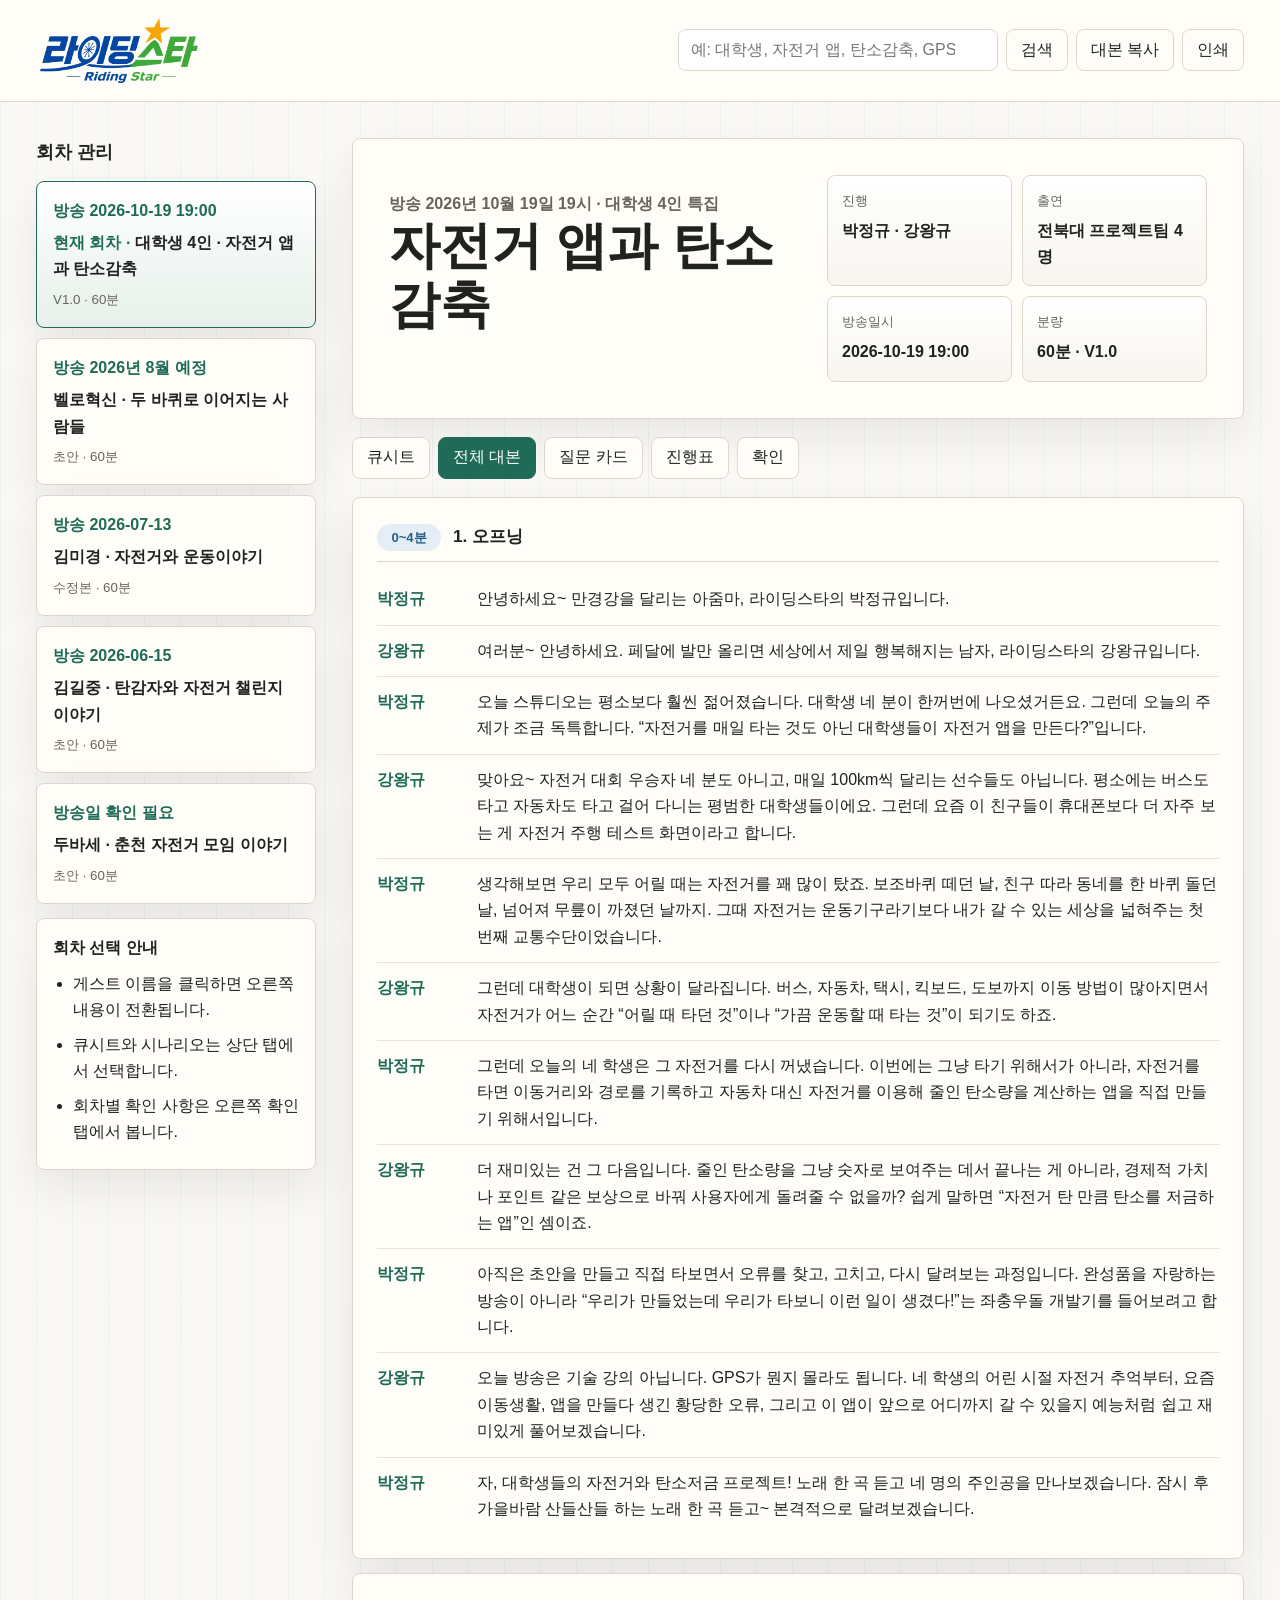
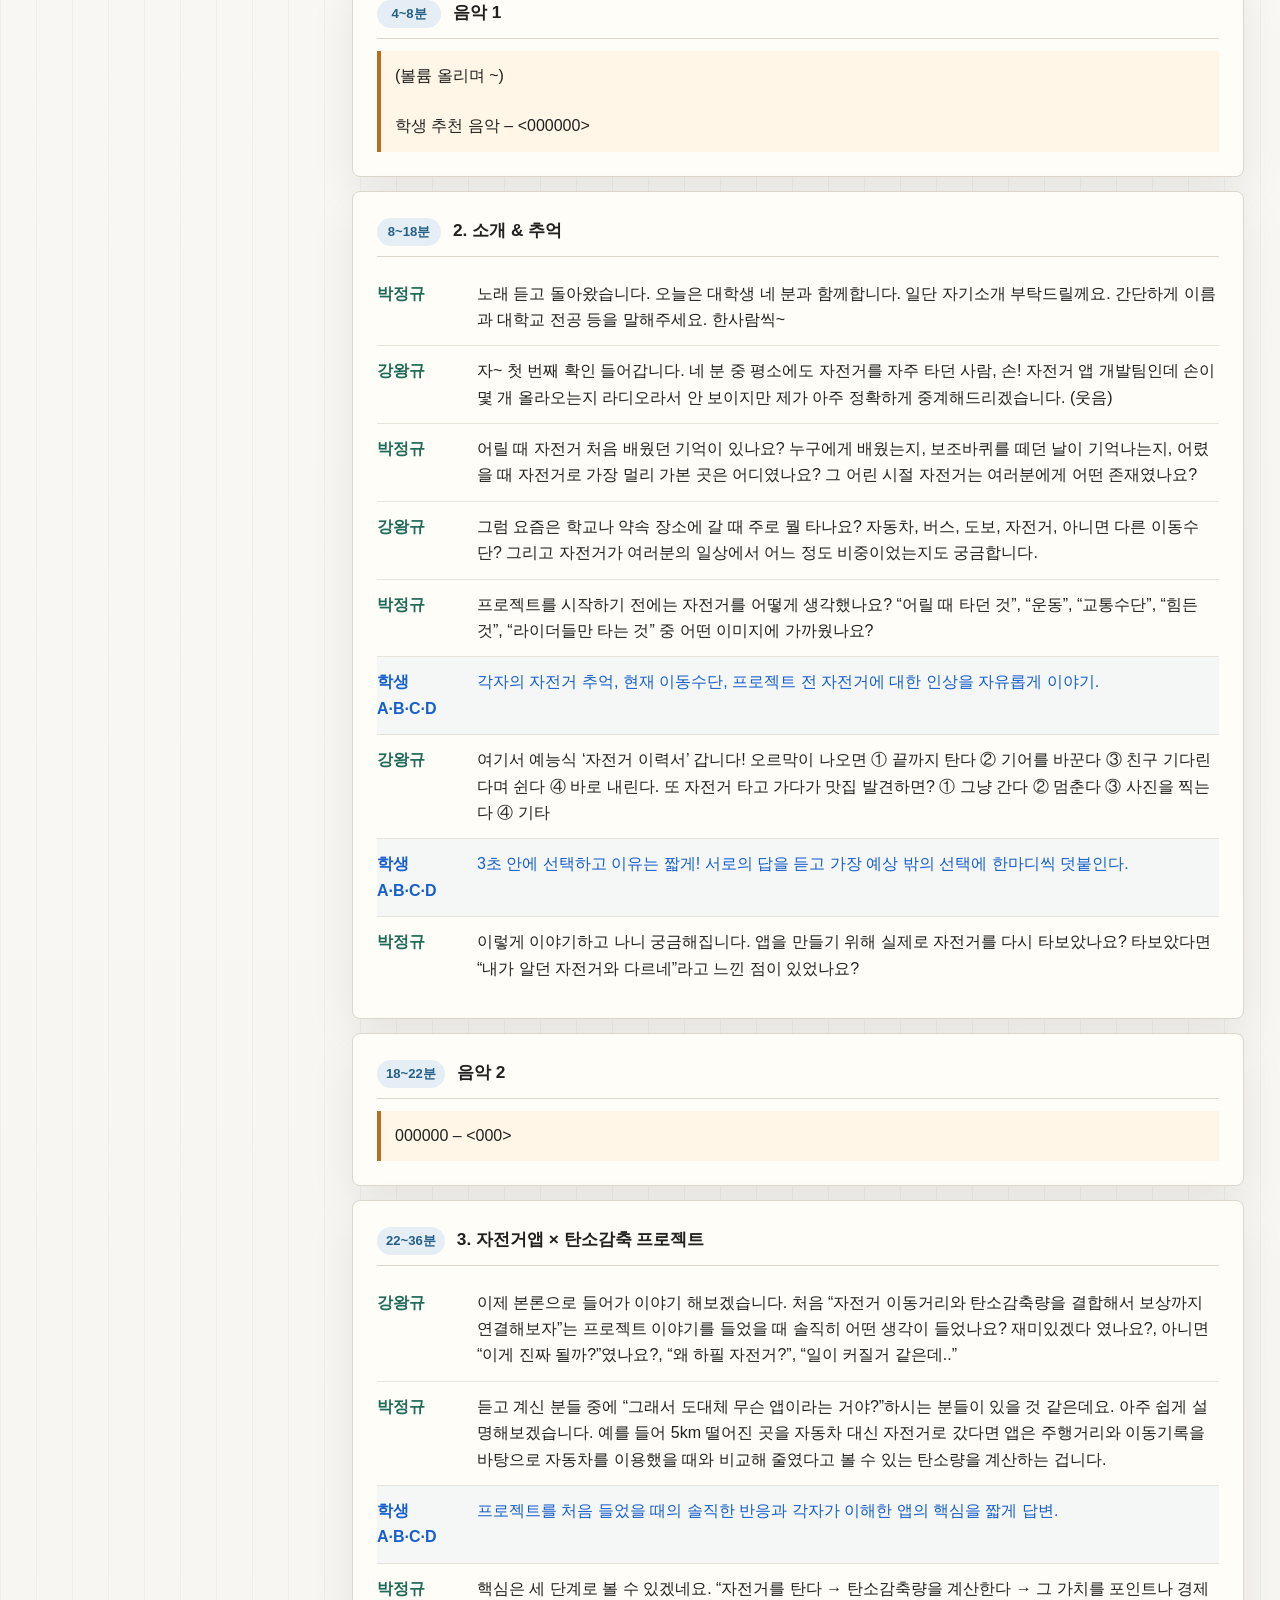
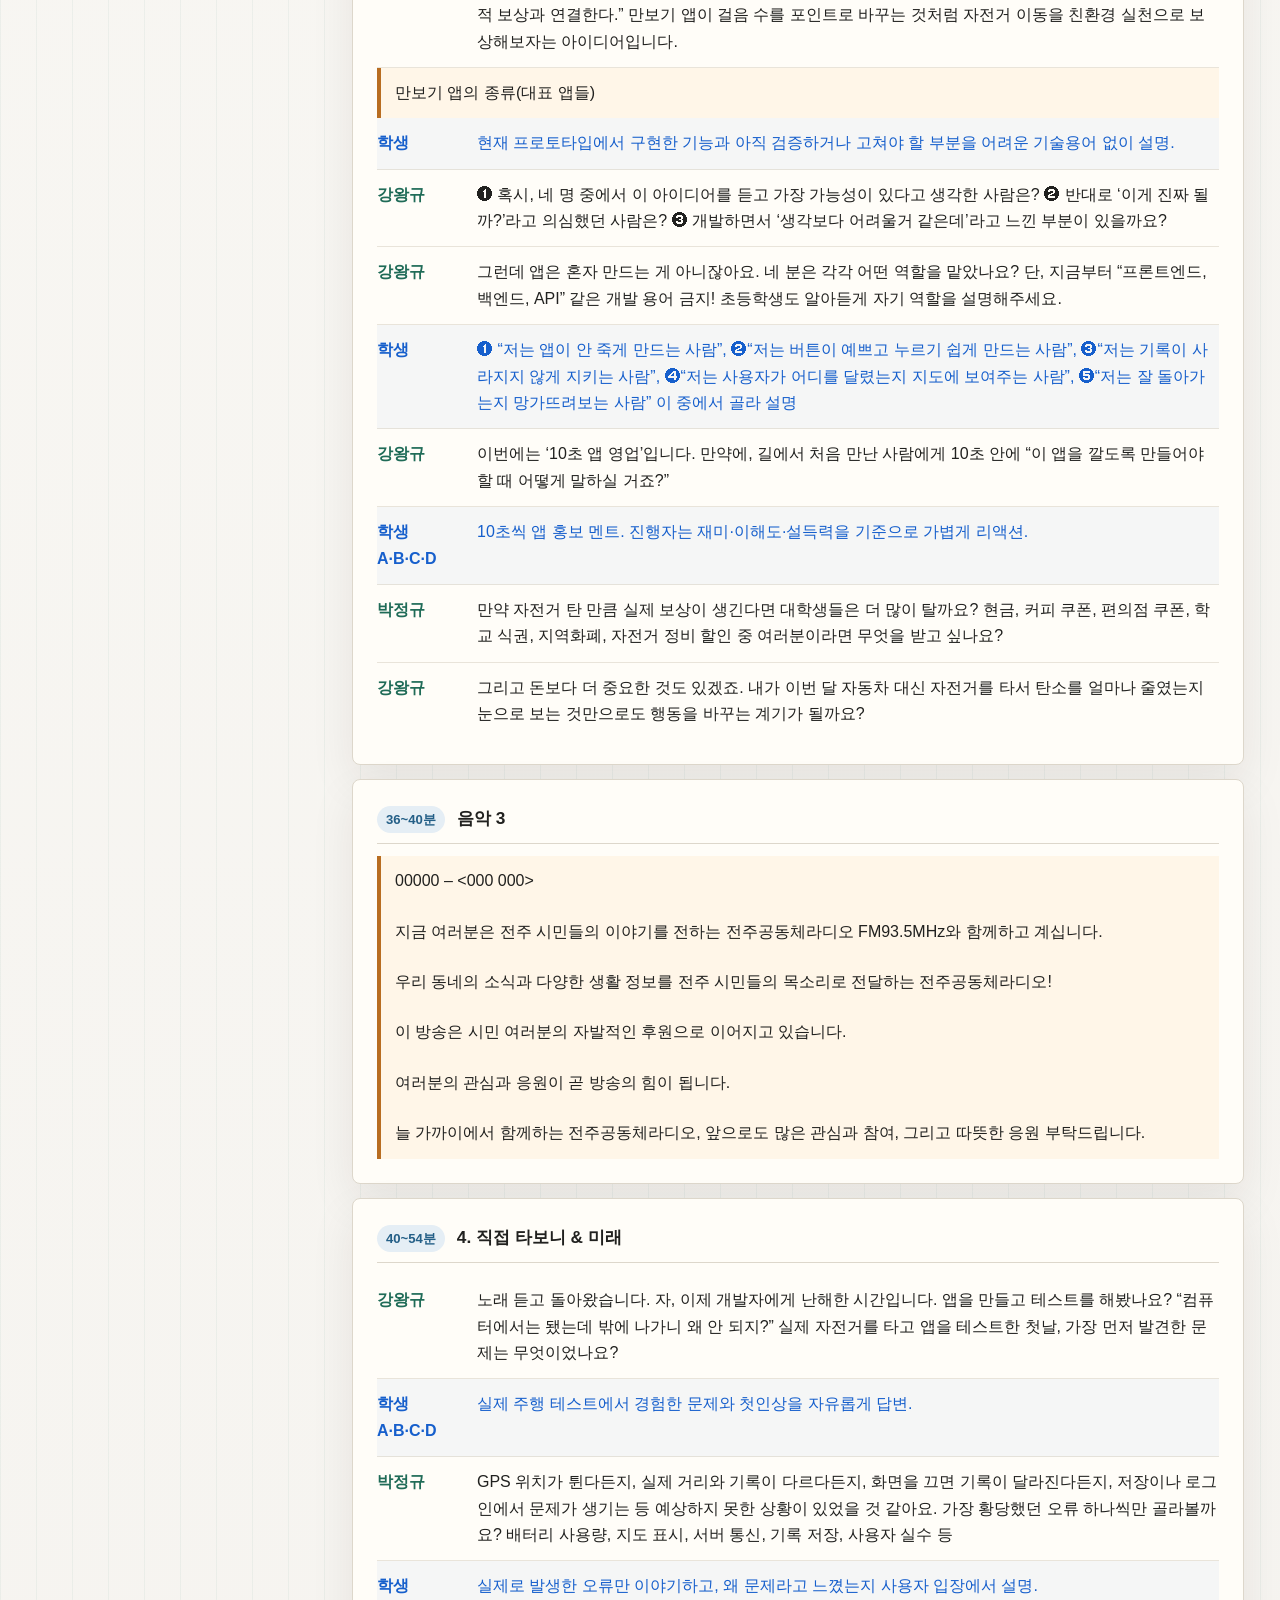
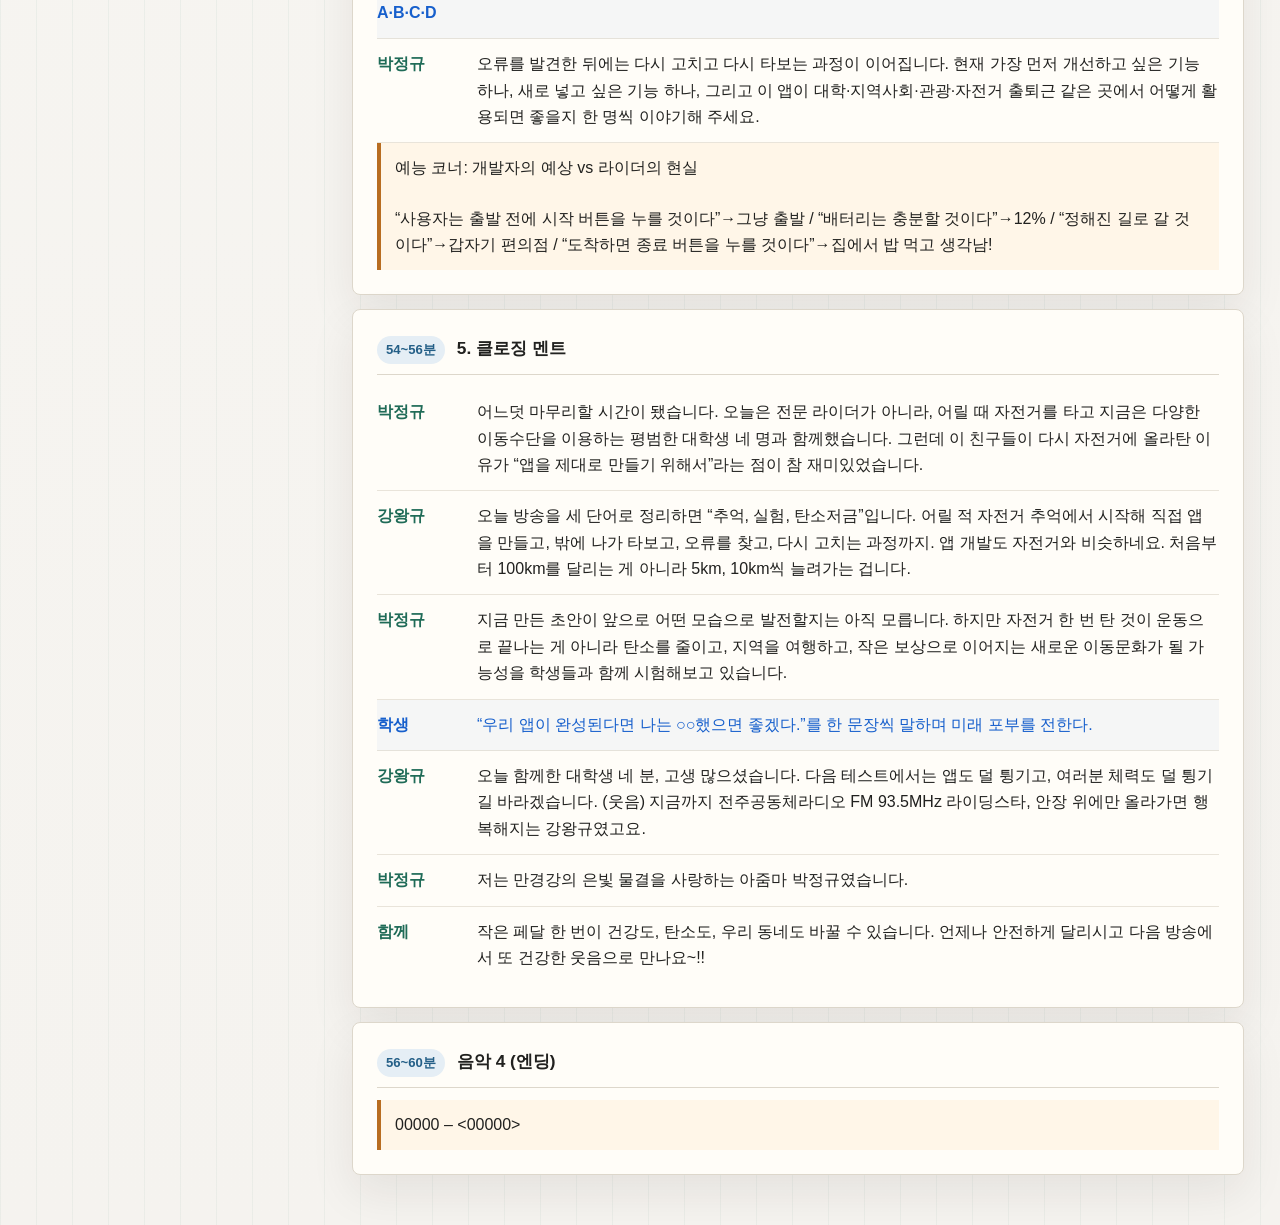
==== commit e284aeba: "V2.8" ====
--- a/index.html
+++ b/index.html
@@ -1,9 +1,9 @@
-﻿<!doctype html>
+<!doctype html>
 <html lang="ko">
   <head>
     <meta charset="utf-8" />
     <meta name="viewport" content="width=device-width, initial-scale=1" />
-    <title>벨로혁신 · 두 바퀴로 이어지는 사람들</title>
+    <title>대학생 4인 · 자전거 앱과 탄소감축 | 라이딩스타</title>
     <link rel="stylesheet" href="assets/styles.css" />
   </head>
   <body>
@@ -15,7 +15,7 @@
         <form class="search-form" role="search">
           <label class="search-label" for="script-search">검색</label>
           <div class="search-box">
-            <input id="script-search" type="search" placeholder="예: 벨로혁신, 부회장, 총무, 만경강" />
+            <input id="script-search" type="search" placeholder="예: 대학생, 자전거 앱, 탄소감축, GPS" />
             <button type="button" id="clear-search" class="search-clear" aria-label="검색어 지우기" hidden>×</button>
           </div>
           <button type="submit" id="search-submit">검색</button>
@@ -32,7 +32,12 @@
           <h1>회차 관리</h1>
           <button type="button" id="episode-menu-close" class="sidebar-close" aria-label="회차 관리 닫기">×</button>
         </div>
-        <a class="episode episode-switch current" href="index.html#script-view" data-episode-key="velo" data-search-placeholder="예: 벨로혁신, 부회장, 총무, 만경강" aria-current="page">
+        <a class="episode episode-switch current" href="index.html#script-view" data-episode-key="students" data-search-placeholder="예: 대학생, 자전거 앱, 탄소감축, GPS" aria-current="page">
+          <span>방송 2026-10-19 19:00</span>
+          <strong>대학생 4인 · 자전거 앱과 탄소감축</strong>
+          <small>V1.0 · 60분</small>
+        </a>
+        <a class="episode episode-switch" href="velo-hyeoksin.html#script-view" data-episode-key="velo" data-search-placeholder="예: 벨로혁신, 부회장, 총무, 만경강">
           <span>방송 2026년 8월 예정</span>
           <strong>벨로혁신 · 두 바퀴로 이어지는 사람들</strong>
           <small>초안 · 60분</small>
@@ -65,26 +70,14 @@
       <main class="content">
         <section class="summary" aria-labelledby="page-title">
           <div>
-            <p class="eyebrow">방송 2026년 8월 예정 · 벨로혁신 특집</p>
-            <h2 id="page-title">두 바퀴로 이어지는 사람들</h2>
+            <p class="eyebrow">방송 2026년 10월 19일 19시 · 대학생 4인 특집</p>
+            <h2 id="page-title">자전거 앱과 탄소감축</h2>
           </div>
           <dl class="meta-grid">
-            <div>
-              <dt>진행</dt>
-              <dd>박정규 · 강왕규</dd>
-            </div>
-            <div>
-              <dt>출연</dt>
-              <dd>벨로혁신 부회장 · 총무</dd>
-            </div>
-            <div>
-              <dt>방송일시</dt>
-              <dd>2026년 8월 예정</dd>
-            </div>
-            <div>
-              <dt>분량</dt>
-              <dd>60분</dd>
-            </div>
+            <div><dt>진행</dt><dd>박정규 · 강왕규</dd></div>
+            <div><dt>출연</dt><dd>전북대 프로젝트팀 4명</dd></div>
+            <div><dt>방송일시</dt><dd>2026-10-19 19:00</dd></div>
+            <div><dt>분량</dt><dd>60분 · V1.0</dd></div>
           </dl>
         </section>
 
@@ -99,170 +92,74 @@
         <section id="cue-view" class="view cue-view" aria-label="큐시트" hidden>
           <article class="cue-sheet">
             <header class="cue-title">
-              <h3>[큐시트] 주제토크방송</h3>
+              <h3>[큐시트] 자전거앱 × 탄소감축 프로젝트 특집방송</h3>
               <p>전주공동체라디오 <strong>93.5MHz</strong></p>
             </header>
-
             <table class="cue-meta" aria-label="큐시트 기본 정보">
               <tbody>
-                <tr>
-                  <th>프로그램명</th>
-                  <td>라이딩스타(벨로혁신, 두 바퀴로 이어지는 사람들)</td>
-                </tr>
-                <tr>
-                  <th>진행</th>
-                  <td>박정규, 강왕규</td>
-                </tr>
-                <tr>
-                  <th>출연</th>
-                  <td><span class="guest-name">벨로혁신 부회장, 벨로혁신 총무</span></td>
-                </tr>
-                <tr>
-                  <th>녹음장소</th>
-                  <td>방송실</td>
-                </tr>
-                <tr>
-                  <th>녹음일시</th>
-                  <td>확인 필요</td>
-                </tr>
-                <tr>
-                  <th>방송일시</th>
-                  <td>2026년 8월 예정</td>
-                </tr>
+                <tr><th>프로그램명</th><td>라이딩스타(자전거 앱과 탄소감축)</td></tr>
+                <tr><th>진행</th><td>박정규, 강왕규</td></tr>
+                <tr><th>출연</th><td><span class="guest-name">전북대학교 프로젝트팀 4명(학생 A·B·C·D)</span></td></tr>
+                <tr><th>녹음장소</th><td>전주공동체라디오 방송실</td></tr>
+                <tr><th>녹음일시</th><td>2026년 9월 28일(월) 18:30~20:00</td></tr>
+                <tr><th>방송일시</th><td>2026년 10월 19일 19시</td></tr>
               </tbody>
             </table>
-
             <table class="cue-table" aria-label="큐시트 진행 흐름">
-              <thead>
-                <tr>
-                  <th>구성</th>
-                  <th>시간</th>
-                  <th>세부사항</th>
-                  <th>출연</th>
-                </tr>
-              </thead>
+              <thead><tr><th>구성</th><th>시간</th><th>세부사항</th><th>출연</th></tr></thead>
               <tbody>
                 <tr>
-                  <td><strong>오프닝</strong><small>여름 인사</small></td>
+                  <td><strong>1. 오프닝</strong><small>어서오세요, 대학생 라이더 개발자들!</small></td>
                   <td>0~4분<br /><span>(4')</span></td>
-                  <td>
-                    <ul>
-                      <li>8월 여름 라이딩</li>
-                      <li>한낮 라이딩 주의와 컨디션 관리</li>
-                      <li>자전거가 일상에 남기는 기분</li>
-                    </ul>
-                  </td>
-                  <td>진행자</td>
-                </tr>
-                <tr>
-                  <td><strong>음악 1</strong><small>전환곡</small></td>
+                  <td><ul><li>시그널 뮤직</li><li>진행자 인사와 대학생 4인의 자전거 앱 프로젝트 소개</li></ul></td>
+                  <td>진행자</td>
+                </tr>
+                <tr>
+                  <td><strong>음악 1</strong><small>학생 추천 · 선곡 미정</small></td>
                   <td>4~8분<br /><span>(4')</span></td>
-                  <td>
-                    <ul>
-                      <li>게스트 토크 전환</li>
-                    </ul>
-                  </td>
-                  <td>진행자</td>
-                </tr>
-                <tr>
-                  <td><strong>게스트 소개와 가입 배경</strong><small>게스트 토크</small></td>
-                  <td>8~16분<br /><span>(8')</span></td>
-                  <td>
-                    <ul>
-                      <li>부회장·총무 인사</li>
-                      <li>벨로혁신 가입 계기와 첫인상</li>
-                    </ul>
-                  </td>
-                  <td>진행자 &amp;<br /><span class="guest-name">부회장 · 총무</span></td>
-                </tr>
-                <tr>
-                  <td><strong>과거의 자전거 추억</strong><small>게스트 토크</small></td>
-                  <td>16~25분<br /><span>(9')</span></td>
-                  <td>
-                    <ul>
-                      <li>어린 시절 자전거</li>
-                      <li>다시 시작한 계기</li>
-                      <li>예전과 지금의 차이</li>
-                    </ul>
-                  </td>
-                  <td>진행자 &amp;<br /><span class="guest-name">부회장 · 총무</span></td>
-                </tr>
-                <tr>
-                  <td><strong>음악 2</strong><small>전환곡</small></td>
-                  <td>25~29분<br /><span>(4')</span></td>
-                  <td>
-                    <ul>
-                      <li>현재 라이딩 이야기 전환</li>
-                    </ul>
-                  </td>
-                  <td>진행자</td>
-                </tr>
-                <tr>
-                  <td><strong>현재 라이딩과 모임 역할</strong><small>게스트 토크</small></td>
-                  <td>29~39분<br /><span>(10')</span></td>
-                  <td>
-                    <ul>
-                      <li>정기 라이딩</li>
-                      <li>총무 실무</li>
-                      <li>부회장의 안전과 분위기 관리</li>
-                    </ul>
-                  </td>
-                  <td>진행자 &amp;<br /><span class="guest-name">부회장 · 총무</span></td>
-                </tr>
-                <tr>
-                  <td><strong>음악 3</strong><small>전환곡</small></td>
-                  <td>39~43분<br /><span>(4')</span></td>
-                  <td>
-                    <ul>
-                      <li>에피소드와 먹거리 이야기 전환</li>
-                    </ul>
-                  </td>
-                  <td>진행자</td>
-                </tr>
-                <tr>
-                  <td><strong>기억에 남는 라이딩·코스·먹거리</strong><small>게스트 토크</small></td>
-                  <td>43~53분<br /><span>(10')</span></td>
-                  <td>
-                    <ul>
-                      <li>단체 라이딩</li>
-                      <li>힘든 순간</li>
-                      <li>라이딩 후 메뉴와 식사 장소</li>
-                    </ul>
-                  </td>
-                  <td>진행자 &amp;<br /><span class="guest-name">부회장 · 총무</span></td>
-                </tr>
-                <tr>
-                  <td><strong>미래 포부와 방향</strong><small>게스트 토크</small></td>
-                  <td>53~57분<br /><span>(4')</span></td>
-                  <td>
-                    <ul>
-                      <li>벨로혁신의 성장 방향</li>
-                      <li>개인 목표</li>
-                      <li>새 회원에게 전하는 말</li>
-                    </ul>
-                  </td>
-                  <td>진행자 &amp;<br /><span class="guest-name">부회장 · 총무</span></td>
-                </tr>
-                <tr>
-                  <td><strong>음악 4</strong><small>전환곡</small></td>
-                  <td>57~59분<br /><span>(2')</span></td>
-                  <td>
-                    <ul>
-                      <li>엔딩 전환</li>
-                    </ul>
-                  </td>
-                  <td>진행자</td>
-                </tr>
-                <tr>
-                  <td><strong>엔딩</strong><small>마무리</small></td>
-                  <td>59~60분<br /><span>(1')</span></td>
-                  <td>
-                    <ul>
-                      <li>방송 정리</li>
-                      <li>게스트 마무리 인사</li>
-                      <li>안전 라이딩 인사</li>
-                    </ul>
-                  </td>
+                  <td><ul><li>학생 추천 오프닝 곡</li></ul></td>
+                  <td>진행자</td>
+                </tr>
+                <tr>
+                  <td><strong>2. 소개 &amp; 추억</strong><small>나의 자전거 이력서</small></td>
+                  <td>8~18분<br /><span>(10')</span></td>
+                  <td><ul><li>학생 4명 자기소개와 첫 자전거 추억</li><li>현재 이동수단과 마지막 라이딩</li><li>3초 선택: 자전거 이력서</li></ul></td>
+                  <td>진행자 &amp;<br /><span class="guest-name">학생 4명</span></td>
+                </tr>
+                <tr>
+                  <td><strong>음악 2</strong><small>학생 추천 · 선곡 미정</small></td>
+                  <td>18~22분<br /><span>(4')</span></td>
+                  <td><ul><li>학생 추천 전환곡</li></ul></td>
+                  <td>진행자</td>
+                </tr>
+                <tr>
+                  <td><strong>3. 자전거앱 × 탄소감축 프로젝트</strong><small>자전거 + 탄소감축 + 보상</small></td>
+                  <td>22~36분<br /><span>(14')</span></td>
+                  <td><ul><li>GPS·주행거리 기록과 탄소감축량 산정</li><li>포인트·경제적 보상 아이디어</li><li>개발 용어 없이 역할 설명, 10초 앱 영업</li></ul></td>
+                  <td>진행자 &amp;<br /><span class="guest-name">학생 4명</span></td>
+                </tr>
+                <tr>
+                  <td><strong>음악 3</strong><small>학생 추천 · 전주FM 안내</small></td>
+                  <td>36~40분<br /><span>(4')</span></td>
+                  <td><ul><li>학생 추천 전환곡</li><li>곡 뒤 전주공동체라디오 안내 멘트</li></ul></td>
+                  <td>진행자</td>
+                </tr>
+                <tr>
+                  <td><strong>4. 직접 타보니 &amp; 미래</strong><small>개발자의 예상 vs 라이더의 현실</small></td>
+                  <td>40~54분<br /><span>(14')</span></td>
+                  <td><ul><li>GPS·거리·화면 꺼짐·저장 등 실제 테스트 오류</li><li>가장 먼저 개선할 기능과 새 기능</li><li>대학·지역·관광·자전거 출퇴근 활용</li></ul></td>
+                  <td>진행자 &amp;<br /><span class="guest-name">학생 4명</span></td>
+                </tr>
+                <tr>
+                  <td><strong>5. 클로징 멘트</strong><small>추억, 실험, 탄소저금</small></td>
+                  <td>54~56분<br /><span>(2')</span></td>
+                  <td><ul><li>오늘 이야기 정리</li><li>학생 4명의 미래 한마디와 끝인사</li></ul></td>
+                  <td>진행자 &amp;<br /><span class="guest-name">학생 4명</span></td>
+                </tr>
+                <tr>
+                  <td><strong>음악 4 (엔딩)</strong><small>진행자 추천 · 선곡 미정</small></td>
+                  <td>56~60분<br /><span>(4')</span></td>
+                  <td><ul><li>진행자 추천 엔딩 곡</li></ul></td>
                   <td>진행자</td>
                 </tr>
               </tbody>
@@ -273,258 +170,96 @@
         <section id="script-view" class="view active" aria-label="전체 대본">
           <article id="script-copy-source">
             <section class="script-block">
-              <header>
-                <span>00~04</span>
-                <h3>1부. 오프닝</h3>
-              </header>
-              <p class="cue">오프닝 멘트</p>
-              <p class="line"><b>박정규</b><span>안녕하세요, 만경강을 달리는 아줌마, 라이딩스타의 박정규입니다.</span></p>
-              <p class="line"><b>강왕규</b><span>안녕하세요, 페달에 발만 올리면 행복해지는 라이딩스타의 강왕규입니다.</span></p>
-              <p class="line"><b>박정규</b><span>8월입니다. 이제는 정말 여름 한가운데를 지나고 있다는 느낌이 들죠. 아침에는 살짝 바람이 불다가도, 낮이 되면 햇볕이 뜨겁게 내려앉고, 저녁이 되면 또 자전거 타기 좋은 바람이 불어옵니다.</span></p>
-              <p class="line"><b>강왕규</b><span>맞습니다. 요즘 같은 계절에는 한낮의 땡볕 라이딩은 조금 조심해야 합니다. 자전거를 좋아한다고 해서 무조건 달리는 게 아니라, 물도 챙기고, 쉬는 시간도 챙기고, 무엇보다 몸 상태를 먼저 살피는 게 중요하죠.</span></p>
-              <p class="line"><b>박정규</b><span>그래도 여름 라이딩만의 매력은 분명히 있습니다. 땀을 흘리고 난 뒤 마시는 시원한 물 한 모금, 강변을 따라 부는 바람, 라이딩 후 함께 나누는 식사 한 끼. 자전거는 결국 길 위에서 사람을 만나게 하고, 또 사람과 사람을 이어주는 참 신기한 도구인 것 같습니다.</span></p>
-              <p class="line"><b>강왕규</b><span>자전거는 평범한 하루에도 작은 리듬을 만들어줍니다. 출근길에 바람을 느끼고, 강변에서 잠깐 쉬고, 집에 돌아와 오늘 달린 길을 떠올리면 하루가 조금 더 선명해지죠.</span></p>
-              <p class="line"><b>박정규</b><span>그래서 오늘은 자전거가 우리 일상에 남기는 기분, 길 위에서 생기는 관계, 함께 달릴 때 더 오래 기억되는 순간들을 차분히 나눠보려고 합니다.</span></p>
-              <p class="line"><b>강왕규</b><span>8월의 뜨거운 여름밤, 두 바퀴 위에서 만들어지는 사람들의 이야기를 준비했습니다.</span></p>
-              <p class="line"><b>박정규</b><span>그럼 노래 한 곡 듣고 돌아와서 본격적인 이야기 이어가겠습니다.</span></p>
-            </section>
-
-            <section class="script-block">
-              <header>
-                <span>04~08</span>
-                <h3>음악 1</h3>
-              </header>
-              <p class="cue">게스트 토크로 넘어가는 전환곡입니다.</p>
-            </section>
-
-            <section class="script-block">
-              <header>
-                <span>08~16</span>
-                <h3>2부. 게스트 소개와 벨로혁신 가입 배경</h3>
-              </header>
-              <p class="cue">게스트 입장</p>
-              <p class="line"><b>강왕규</b><span>노래 듣고 돌아왔습니다. 라이딩스타, 오늘은 벨로혁신 특집으로 함께하고 있습니다. 이번 방송에는 벨로혁신에서 활발히 활동하고 계신 두 분을 모셨습니다. 모임의 중심을 잡아주시는 부회장님, 그리고 실무와 분위기를 함께 챙겨주시는 총무님입니다. 먼저 두 분께 인사 부탁드릴게요.</span></p>
-              <p class="line guest-line"><b>부회장</b><span>안녕하세요. 벨로혁신에서 부회장을 맡고 있는 ○○○입니다.</span></p>
-              <p class="line guest-line"><b>총무</b><span>안녕하세요. 벨로혁신 총무 ○○○입니다. 반갑습니다.</span></p>
-              <p class="line"><b>박정규</b><span>두 분 반갑습니다. 오늘은 아주 편안하게 이야기 나누시면 됩니다. 자전거를 잘 타는 이야기만 하는 방송이 아니라, 자전거를 타면서 생긴 사람 이야기, 추억 이야기, 웃긴 이야기까지 다 나누는 시간입니다.</span></p>
-              <p class="line"><b>강왕규</b><span>먼저 부회장님께 여쭤볼게요. 벨로혁신이라는 모임에 처음 가입하게 된 계기가 무엇이었나요?</span></p>
-              <p class="cue">부회장 답변 유도</p>
-              <p class="cue">지인의 소개</p>
-              <p class="cue">건강 관리</p>
-              <p class="cue">지역 라이딩 관심</p>
-              <p class="cue">혼자 타다가 함께 타고 싶어진 마음</p>
-              <p class="cue">자전거를 다시 시작하게 된 계기</p>
-              <p class="line"><b>박정규</b><span>총무님은 어떠셨나요? 처음부터 적극적으로 모임 활동을 하셨나요, 아니면 조용히 따라가다가 어느 순간 총무까지 맡게 되신 건가요?</span></p>
-              <p class="cue">총무 답변 유도</p>
-              <p class="cue">처음에는 가볍게 참여</p>
-              <p class="cue">모임 분위기가 좋아서 정착</p>
-              <p class="cue">사람들과의 관계</p>
-              <p class="cue">자연스럽게 역할을 맡게 된 과정</p>
-              <p class="line"><b>강왕규</b><span>처음 모임에 들어갈 때는 누구나 약간 긴장하잖아요. ‘내가 따라갈 수 있을까?’, ‘장비가 부족하지 않을까?’, ‘다들 너무 잘 타는 거 아닐까?’ 이런 걱정이 있었을 것 같은데요. 두 분은 처음 벨로혁신에 들어갔을 때 어떤 느낌이셨나요?</span></p>
-              <p class="cue">부회장 / 총무 답변 유도</p>
-              <p class="cue">첫 라이딩의 긴장감</p>
-              <p class="cue">생각보다 따뜻했던 분위기</p>
-              <p class="cue">회원들의 배려</p>
-              <p class="cue">모임에 정착하게 된 결정적 순간</p>
-              <p class="line"><b>박정규</b><span>들어보니까 벨로혁신은 단순히 빠르게 달리는 모임이라기보다는, 함께 달리고 함께 챙기는 분위기가 있는 것 같습니다.</span></p>
-              <p class="line"><b>강왕규</b><span>맞아요. 자전거 모임에서 가장 중요한 건 속도보다 분위기일 때가 많거든요. 그럼 여기서 한 곡 듣고, 두 분의 과거 자전거 추억으로 넘어가보겠습니다.</span></p>
-            </section>
-
-            <section class="script-block">
-              <header>
-                <span>16~25</span>
-                <h3>3부. 과거의 자전거 추억</h3>
-              </header>
-              <p class="line"><b>박정규</b><span>노래 듣기 전에 바로 이어서 하나만 더 여쭤볼게요. 두 분 모두 자전거를 어릴 때부터 타셨나요? 아니면 성인이 되어서 다시 자전거를 가까이하게 되셨나요?</span></p>
-              <p class="cue">부회장 답변 유도</p>
-              <p class="cue">어린 시절 동네에서 타던 자전거</p>
-              <p class="cue">통학 또는 심부름의 기억</p>
-              <p class="cue">한동안 멀어졌다가 다시 시작한 이야기</p>
-              <p class="cue">총무 답변 유도</p>
-              <p class="cue">처음 자전거를 배운 기억</p>
-              <p class="cue">넘어졌던 기억</p>
-              <p class="cue">친구들과 달리던 골목길</p>
-              <p class="cue">다시 자전거를 만난 계기</p>
-              <p class="line"><b>강왕규</b><span>어릴 때 자전거를 처음 배울 때는 누구나 한 번쯤 넘어지잖아요. 혹시 지금도 기억나는 첫 자전거 추억이 있으신가요?</span></p>
-              <p class="line guest-line"><b>부회장</b><span>답변.</span></p>
-              <p class="line guest-line"><b>총무</b><span>답변.</span></p>
-              <p class="line"><b>박정규</b><span>그 시절 자전거는 지금처럼 운동 장비라기보다 자유의 상징이었던 것 같아요. 집 앞 골목을 벗어나 조금 더 먼 곳으로 갈 수 있게 해준 첫 번째 탈것이었죠.</span></p>
-              <p class="line"><b>강왕규</b><span>맞습니다. 그때는 속도계도 없고, 기록 앱도 없고, 멋진 장비도 없었지만 이상하게 더 신났던 기억이 있어요.</span></p>
-              <p class="line"><b>박정규</b><span>두 분은 예전 자전거와 지금 자전거의 가장 큰 차이를 무엇이라고 느끼시나요?</span></p>
-              <p class="cue">답변 유도</p>
-              <p class="cue">장비의 변화</p>
-              <p class="cue">도로 환경의 변화</p>
-              <p class="cue">자전거를 바라보는 시선 변화</p>
-              <p class="cue">기록과 인증 문화</p>
-              <p class="cue">함께 타는 즐거움</p>
-              <p class="line"><b>강왕규</b><span>그럼 여기서 노래 한 곡 듣고 오겠습니다. 노래가 끝나면 현재 벨로혁신 안에서 두 분이 어떻게 라이딩하고 계신지 들어보겠습니다.</span></p>
-            </section>
-
-            <section class="script-block">
-              <header>
-                <span>25~29</span>
-                <h3>음악 2</h3>
-              </header>
-              <p class="cue">현재 라이딩 경험과 모임 안에서의 역할로 넘어가는 전환곡입니다.</p>
-            </section>
-
-            <section class="script-block">
-              <header>
-                <span>29~39</span>
-                <h3>4부. 현재 라이딩 경험과 모임 안에서의 역할</h3>
-              </header>
-              <p class="line"><b>박정규</b><span>노래 듣고 돌아왔습니다. 이제 현재 이야기로 넘어가 보겠습니다. 부회장님, 요즘은 주로 어떤 라이딩을 즐기고 계신가요?</span></p>
-              <p class="cue">부회장 답변 유도</p>
-              <p class="cue">정기 라이딩</p>
-              <p class="cue">장거리 라이딩</p>
-              <p class="cue">회원들과 함께하는 코스</p>
-              <p class="cue">개인 훈련 또는 건강 목적 라이딩</p>
-              <p class="line"><b>강왕규</b><span>총무님은 모임에서 실무를 많이 챙기실 것 같은데요. 라이딩 공지, 일정 조율, 참석 인원 확인, 식사 장소까지… 총무의 역할이 생각보다 만만치 않잖아요.</span></p>
-              <p class="cue">총무 답변 유도</p>
-              <p class="cue">일정 관리</p>
-              <p class="cue">회원 소통</p>
-              <p class="cue">안전 확인</p>
-              <p class="cue">분위기 메이커 역할</p>
-              <p class="cue">모임 뒤풀이 준비</p>
-              <p class="line"><b>박정규</b><span>총무님께 꼭 여쭤보고 싶었어요. 자전거 모임에서 총무가 제일 많이 듣는 말이 뭔가요?</span></p>
-              <p class="cue">총무 답변 예시 유도</p>
-              <p class="cue">“오늘 어디서 모여요?”</p>
-              <p class="cue">“밥은 어디서 먹어요?”</p>
-              <p class="cue">“몇 km예요?”</p>
-              <p class="cue">“업힐 많아요?”</p>
-              <p class="cue">“저도 따라갈 수 있어요?”</p>
-              <p class="line"><b>강왕규</b><span>아, 그 질문 정말 현실적입니다. 특히 “업힐 많아요?” 이건 라이더들이 제일 긴장하는 질문이죠.</span></p>
-              <p class="line"><b>박정규</b><span>부회장님께도 질문드릴게요. 모임에서 부회장은 분위기를 잡아주는 역할도 하고, 때로는 회원들을 독려하는 역할도 하실 것 같은데요. 벨로혁신 안에서 부회장으로서 가장 신경 쓰는 부분은 무엇인가요?</span></p>
-              <p class="cue">부회장 답변 유도</p>
-              <p class="cue">안전</p>
-              <p class="cue">초보자 배려</p>
-              <p class="cue">회원 간 화합</p>
-              <p class="cue">모임의 지속성</p>
-              <p class="cue">즐겁게 타는 문화</p>
-              <p class="line"><b>강왕규</b><span>두 분 말씀을 듣다 보니, 벨로혁신은 ‘잘 타는 사람’보다 ‘함께 오래 타는 사람’을 더 소중하게 여기는 모임처럼 느껴집니다. 맞나요?</span></p>
-              <p class="cue">부회장 / 총무 답변</p>
-              <p class="line"><b>박정규</b><span>현재 벨로혁신에서 가장 자주 가는 코스나 회원들이 좋아하는 코스가 있다면 소개해 주세요.</span></p>
-              <p class="cue">답변 유도</p>
-              <p class="cue">강변길</p>
-              <p class="cue">혁신도시 주변 코스</p>
-              <p class="cue">만경강 코스</p>
-              <p class="cue">전주·완주 연계 코스</p>
-              <p class="cue">초보자용 코스와 고수용 코스</p>
-              <p class="line"><b>강왕규</b><span>그 코스의 매력은 무엇인가요? 풍경인가요, 길 상태인가요, 아니면 끝나고 먹는 음식인가요?</span></p>
-              <p class="cue">답변 유도</p>
-            </section>
-
-            <section class="script-block">
-              <header>
-                <span>39~43</span>
-                <h3>음악 3</h3>
-              </header>
-              <p class="cue">에피소드와 먹거리 이야기로 넘어가는 전환곡입니다.</p>
-            </section>
-
-            <section class="script-block">
-              <header>
-                <span>43~53</span>
-                <h3>5부. 기억에 남는 라이딩, 코스, 먹거리, 에피소드</h3>
-              </header>
-              <p class="line"><b>박정규</b><span>노래 듣고 돌아왔습니다. 이제 라이딩스타에서 빠질 수 없는 코너죠. 에피소드와 먹거리 이야기입니다.</span></p>
-              <p class="line"><b>강왕규</b><span>자전거 모임은 이상하게 길 위의 사건들이 오래 기억에 남잖아요. 비를 맞은 날, 펑크 난 날, 길을 잘못 든 날, 누군가 처음 완주한 날. 두 분에게 가장 기억에 남는 라이딩은 언제였나요?</span></p>
-              <p class="cue">부회장 답변 유도</p>
-              <p class="cue">장거리 완주</p>
-              <p class="cue">초보 회원의 성장</p>
-              <p class="cue">단체 라이딩 중 감동적인 순간</p>
-              <p class="cue">뜻밖의 고생이 추억이 된 날</p>
-              <p class="cue">총무 답변 유도</p>
-              <p class="cue">준비는 힘들었지만 즐거웠던 행사</p>
-              <p class="cue">회원들이 잘 따라와줘서 고마웠던 순간</p>
-              <p class="cue">식사 자리에서 빵 터졌던 이야기</p>
-              <p class="cue">단체사진 에피소드</p>
-              <p class="line"><b>박정규</b><span>라이딩 중에 힘든 순간도 있었을 것 같습니다. 체력 차이가 있거나, 날씨가 갑자기 변하거나, 길을 잘못 들 수도 있고요. 그런 상황에서는 어떻게 서로를 챙기시나요?</span></p>
-              <p class="cue">답변 유도</p>
-              <p class="cue">후미 챙기기</p>
-              <p class="cue">쉬어가는 문화</p>
-              <p class="cue">초보자 속도 맞추기</p>
-              <p class="cue">물과 간식 나눔</p>
-              <p class="cue">펑크나 사고 대처</p>
-              <p class="line"><b>강왕규</b><span>이제 먹거리 이야기로 넘어가겠습니다. 라이딩 후에 먹는 음식은 평소보다 두 배는 맛있잖아요. 벨로혁신 회원들이 좋아하는 라이딩 후 메뉴는 무엇인가요?</span></p>
-              <p class="cue">답변 유도</p>
-              <p class="cue">국수</p>
-              <p class="cue">백반</p>
-              <p class="cue">콩국수</p>
-              <p class="cue">막국수</p>
-              <p class="cue">닭갈비</p>
-              <p class="cue">커피와 빵</p>
-              <p class="cue">편의점 보급</p>
-              <p class="cue">지역 맛집</p>
-              <p class="line"><b>박정규</b><span>혹시 먹거리 때문에 코스가 정해진 적도 있나요? 예를 들면 “오늘은 그 집 국수 먹으러 가는 라이딩이다” 같은 거요.</span></p>
-              <p class="cue">총무 답변 유도</p>
-              <p class="line"><b>강왕규</b><span>총무님은 식사 장소 정할 때 제일 어려운 점이 뭔가요? 맛, 거리, 주차, 자전거 세워둘 공간, 회원들 취향… 다 고려해야 하잖아요.</span></p>
-              <p class="cue">총무 답변 유도</p>
-              <p class="line"><b>박정규</b><span>부회장님은 라이딩 후 가장 기억에 남는 한 끼가 있다면요?</span></p>
-              <p class="cue">부회장 답변 유도</p>
-              <p class="line"><b>강왕규</b><span>저는 자전거 모임의 진짜 친밀감은 밥상에서 만들어진다고 생각합니다. 달릴 때는 숨이 차서 말을 못 하지만, 밥 먹을 때는 이야기가 터지잖아요.</span></p>
-              <p class="line"><b>박정규</b><span>맞아요. 그래서 자전거는 길 위에서 한 번 친해지고, 밥상에서 두 번 친해지는 취미인 것 같습니다.</span></p>
-            </section>
-
-            <section class="script-block">
-              <header>
-                <span>53~57</span>
-                <h3>6부. 미래의 포부와 벨로혁신의 방향</h3>
-              </header>
-              <p class="line"><b>강왕규</b><span>이제 앞으로의 이야기를 해보겠습니다. 부회장님, 벨로혁신이 앞으로 어떤 모임으로 성장했으면 좋겠나요?</span></p>
-              <p class="cue">부회장 답변 유도</p>
-              <p class="cue">안전한 모임</p>
-              <p class="cue">초보자도 편하게 오는 모임</p>
-              <p class="cue">지역과 함께하는 모임</p>
-              <p class="cue">건강한 취미 문화를 만드는 모임</p>
-              <p class="cue">오래 지속되는 모임</p>
-              <p class="line"><b>박정규</b><span>총무님은 실무를 담당하시니까 더 현실적인 바람도 있으실 것 같아요. 앞으로 모임 운영에서 해보고 싶은 변화나 계획이 있으신가요?</span></p>
-              <p class="cue">총무 답변 유도</p>
-              <p class="cue">정기 라이딩 체계화</p>
-              <p class="cue">코스 다양화</p>
-              <p class="cue">회원 소통 강화</p>
-              <p class="cue">가족 라이딩</p>
-              <p class="cue">초보자 교육</p>
-              <p class="cue">안전 캠페인</p>
-              <p class="cue">사진·기록 아카이브</p>
-              <p class="line"><b>강왕규</b><span>두 분 개인적으로도 자전거와 관련해 이루고 싶은 목표가 있으신가요? 장거리 코스, 국토종주, 다른 지역 원정, 해외 라이딩 같은 것도 좋습니다.</span></p>
-              <p class="cue">부회장 답변</p>
-              <p class="cue">총무 답변</p>
-              <p class="line"><b>박정규</b><span>새로운 회원들에게 벨로혁신을 추천한다면 뭐라고 말하고 싶으세요?</span></p>
-              <p class="cue">답변 유도</p>
-              <p class="cue">혼자 타기 외로운 분들</p>
-              <p class="cue">건강을 위해 시작하고 싶은 분들</p>
-              <p class="cue">자전거를 배우고 싶은 분들</p>
-              <p class="cue">좋은 사람들과 함께하고 싶은 분들</p>
-              <p class="line"><b>강왕규</b><span>마지막 질문입니다. 두 분에게 자전거란 무엇인가요?</span></p>
-              <p class="line guest-line"><b>부회장</b><span>한 문장 답변.</span></p>
-              <p class="line guest-line"><b>총무</b><span>한 문장 답변.</span></p>
-            </section>
-
-            <section class="script-block">
-              <header>
-                <span>57~59</span>
-                <h3>음악 4</h3>
-              </header>
-              <p class="cue">엔딩으로 넘어가는 전환곡입니다.</p>
-            </section>
-
-            <section class="script-block">
-              <header>
-                <span>59~60</span>
-                <h3>7부. 엔딩</h3>
-              </header>
-              <p class="line"><b>박정규</b><span>노래 듣고 돌아왔습니다. 오늘은 벨로혁신의 부회장님과 총무님을 모시고 가입 배경부터 과거의 추억, 현재의 라이딩, 그리고 앞으로의 포부까지 함께 이야기해봤습니다.</span></p>
-              <p class="line"><b>강왕규</b><span>두 분 이야기를 들으면서 자전거 모임은 단순히 함께 달리는 곳이 아니라는 생각이 들었습니다. 누군가에게는 건강을 되찾는 곳이고, 누군가에게는 친구를 만나는 곳이고, 또 누군가에게는 삶의 활력을 얻는 곳이죠.</span></p>
-              <p class="line"><b>박정규</b><span>특히 부회장님이 말씀해주신 ‘안전하고 오래 함께 타는 모임’, 그리고 총무님이 들려주신 모임을 챙기는 보이지 않는 손길이 인상 깊었습니다. 벨로혁신이 지금처럼 이어질 수 있는 건 이렇게 뒤에서 책임지고 챙기는 분들이 있기 때문이라는 생각이 듭니다.</span></p>
-              <p class="line"><b>강왕규</b><span>자전거는 혼자 타도 좋지만, 함께 타면 더 멀리 갈 수 있습니다. 벨로혁신이 앞으로도 더 많은 사람들에게 좋은 길, 좋은 사람, 좋은 추억을 만들어주는 모임이 되기를 응원하겠습니다.</span></p>
-              <p class="line"><b>박정규</b><span>오늘 함께해주신 두 분께 감사드립니다. 마지막으로 청취자분들께 짧게 인사 부탁드립니다.</span></p>
-              <p class="line guest-line"><b>부회장</b><span>마무리 인사.</span></p>
-              <p class="line guest-line"><b>총무</b><span>마무리 인사.</span></p>
-              <p class="line"><b>강왕규</b><span>라이딩스타는 다음 시간에도 자전거와 사람, 길 위의 이야기를 들고 찾아오겠습니다.</span></p>
-              <p class="line"><b>박정규</b><span>저는 만경강을 달리는 아줌마, 박정규였습니다.</span></p>
-              <p class="line"><b>강왕규</b><span>저는 페달에 발만 올리면 행복해지는 강왕규였습니다.</span></p>
-              <p class="line"><b>함께</b><span>여러분, 안전하고 즐거운 라이딩 하세요!</span></p>
+              <header><span>0~4분</span><h3>1. 오프닝</h3></header>
+              <p class="line"><b>박정규</b><span>안녕하세요~ 만경강을 달리는 아줌마, 라이딩스타의 박정규입니다.</span></p>
+              <p class="line"><b>강왕규</b><span>여러분~ 안녕하세요. 페달에 발만 올리면 세상에서 제일 행복해지는 남자, 라이딩스타의 강왕규입니다.</span></p>
+              <p class="line"><b>박정규</b><span>오늘 스튜디오는 평소보다 훨씬 젊어졌습니다. 대학생 네 분이 한꺼번에 나오셨거든요. 그런데 오늘의 주제가 조금 독특합니다. “자전거를 매일 타는 것도 아닌 대학생들이 자전거 앱을 만든다?”입니다.</span></p>
+              <p class="line"><b>강왕규</b><span>맞아요~ 자전거 대회 우승자 네 분도 아니고, 매일 100km씩 달리는 선수들도 아닙니다. 평소에는 버스도 타고 자동차도 타고 걸어 다니는 평범한 대학생들이에요. 그런데 요즘 이 친구들이 휴대폰보다 더 자주 보는 게 자전거 주행 테스트 화면이라고 합니다.</span></p>
+              <p class="line"><b>박정규</b><span>생각해보면 우리 모두 어릴 때는 자전거를 꽤 많이 탔죠. 보조바퀴 떼던 날, 친구 따라 동네를 한 바퀴 돌던 날, 넘어져 무릎이 까졌던 날까지. 그때 자전거는 운동기구라기보다 내가 갈 수 있는 세상을 넓혀주는 첫 번째 교통수단이었습니다.</span></p>
+              <p class="line"><b>강왕규</b><span>그런데 대학생이 되면 상황이 달라집니다. 버스, 자동차, 택시, 킥보드, 도보까지 이동 방법이 많아지면서 자전거가 어느 순간 “어릴 때 타던 것”이나 “가끔 운동할 때 타는 것”이 되기도 하죠.</span></p>
+              <p class="line"><b>박정규</b><span>그런데 오늘의 네 학생은 그 자전거를 다시 꺼냈습니다. 이번에는 그냥 타기 위해서가 아니라, 자전거를 타면 이동거리와 경로를 기록하고 자동차 대신 자전거를 이용해 줄인 탄소량을 계산하는 앱을 직접 만들기 위해서입니다.</span></p>
+              <p class="line"><b>강왕규</b><span>더 재미있는 건 그 다음입니다. 줄인 탄소량을 그냥 숫자로 보여주는 데서 끝나는 게 아니라, 경제적 가치나 포인트 같은 보상으로 바꿔 사용자에게 돌려줄 수 없을까? 쉽게 말하면 “자전거 탄 만큼 탄소를 저금하는 앱”인 셈이죠.</span></p>
+              <p class="line"><b>박정규</b><span>아직은 초안을 만들고 직접 타보면서 오류를 찾고, 고치고, 다시 달려보는 과정입니다. 완성품을 자랑하는 방송이 아니라 “우리가 만들었는데 우리가 타보니 이런 일이 생겼다!”는 좌충우돌 개발기를 들어보려고 합니다.</span></p>
+              <p class="line"><b>강왕규</b><span>오늘 방송은 기술 강의 아닙니다. GPS가 뭔지 몰라도 됩니다. 네 학생의 어린 시절 자전거 추억부터, 요즘 이동생활, 앱을 만들다 생긴 황당한 오류, 그리고 이 앱이 앞으로 어디까지 갈 수 있을지 예능처럼 쉽고 재미있게 풀어보겠습니다.</span></p>
+              <p class="line"><b>박정규</b><span>자, 대학생들의 자전거와 탄소저금 프로젝트! 노래 한 곡 듣고 네 명의 주인공을 만나보겠습니다. 잠시 후 가을바람 산들산들 하는 노래 한 곡 듣고~ 본격적으로 달려보겠습니다.</span></p>
+            </section>
+
+            <section class="script-block">
+              <header><span>4~8분</span><h3>음악 1</h3></header>
+              <p class="cue">(볼륨 올리며 ~)</p>
+              <p class="cue">학생 추천 음악 – &lt;000000&gt;</p>
+            </section>
+
+            <section class="script-block">
+              <header><span>8~18분</span><h3>2. 소개 &amp; 추억</h3></header>
+              <p class="line"><b>박정규</b><span>노래 듣고 돌아왔습니다. 오늘은 대학생 네 분과 함께합니다. 일단 자기소개 부탁드릴께요. 간단하게 이름과 대학교 전공 등을 말해주세요. 한사람씩~</span></p>
+              <p class="line"><b>강왕규</b><span>자~ 첫 번째 확인 들어갑니다. 네 분 중 평소에도 자전거를 자주 타던 사람, 손! 자전거 앱 개발팀인데 손이 몇 개 올라오는지 라디오라서 안 보이지만 제가 아주 정확하게 중계해드리겠습니다. (웃음)</span></p>
+              <p class="line"><b>박정규</b><span>어릴 때 자전거 처음 배웠던 기억이 있나요? 누구에게 배웠는지, 보조바퀴를 떼던 날이 기억나는지, 어렸을 때 자전거로 가장 멀리 가본 곳은 어디였나요? 그 어린 시절 자전거는 여러분에게 어떤 존재였나요?</span></p>
+              <p class="line"><b>강왕규</b><span>그럼 요즘은 학교나 약속 장소에 갈 때 주로 뭘 타나요? 자동차, 버스, 도보, 자전거, 아니면 다른 이동수단? 그리고 자전거가 여러분의 일상에서 어느 정도 비중이었는지도 궁금합니다.</span></p>
+              <p class="line"><b>박정규</b><span>프로젝트를 시작하기 전에는 자전거를 어떻게 생각했나요? “어릴 때 타던 것”, “운동”, “교통수단”, “힘든 것”, “라이더들만 타는 것” 중 어떤 이미지에 가까웠나요?</span></p>
+              <p class="line guest-line"><b>학생 A·B·C·D</b><span>각자의 자전거 추억, 현재 이동수단, 프로젝트 전 자전거에 대한 인상을 자유롭게 이야기.</span></p>
+              <p class="line"><b>강왕규</b><span>여기서 예능식 ‘자전거 이력서’ 갑니다! 오르막이 나오면 ① 끝까지 탄다 ② 기어를 바꾼다 ③ 친구 기다린다며 쉰다 ④ 바로 내린다. 또 자전거 타고 가다가 맛집 발견하면? ① 그냥 간다 ② 멈춘다 ③ 사진을 찍는다 ④ 기타</span></p>
+              <p class="line guest-line"><b>학생 A·B·C·D</b><span>3초 안에 선택하고 이유는 짧게! 서로의 답을 듣고 가장 예상 밖의 선택에 한마디씩 덧붙인다.</span></p>
+              <p class="line"><b>박정규</b><span>이렇게 이야기하고 나니 궁금해집니다. 앱을 만들기 위해 실제로 자전거를 다시 타보았나요? 타보았다면 “내가 알던 자전거와 다르네”라고 느낀 점이 있었나요?</span></p>
+            </section>
+
+            <section class="script-block">
+              <header><span>18~22분</span><h3>음악 2</h3></header>
+              <p class="cue">000000 – &lt;000&gt;</p>
+            </section>
+
+            <section class="script-block">
+              <header><span>22~36분</span><h3>3. 자전거앱 × 탄소감축 프로젝트</h3></header>
+              <p class="line"><b>강왕규</b><span>이제 본론으로 들어가 이야기 해보겠습니다. 처음 “자전거 이동거리와 탄소감축량을 결합해서 보상까지 연결해보자”는 프로젝트 이야기를 들었을 때 솔직히 어떤 생각이 들었나요? 재미있겠다 였나요?, 아니면 “이게 진짜 될까?”였나요?, “왜 하필 자전거?”, “일이 커질거 같은데..”</span></p>
+              <p class="line"><b>박정규</b><span>듣고 계신 분들 중에 “그래서 도대체 무슨 앱이라는 거야?”하시는 분들이 있을 것 같은데요. 아주 쉽게 설명해보겠습니다. 예를 들어 5km 떨어진 곳을 자동차 대신 자전거로 갔다면 앱은 주행거리와 이동기록을 바탕으로 자동차를 이용했을 때와 비교해 줄였다고 볼 수 있는 탄소량을 계산하는 겁니다.</span></p>
+              <p class="line guest-line"><b>학생 A·B·C·D</b><span>프로젝트를 처음 들었을 때의 솔직한 반응과 각자가 이해한 앱의 핵심을 짧게 답변.</span></p>
+              <p class="line"><b>박정규</b><span>핵심은 세 단계로 볼 수 있겠네요. “자전거를 탄다 → 탄소감축량을 계산한다 → 그 가치를 포인트나 경제적 보상과 연결한다.” 만보기 앱이 걸음 수를 포인트로 바꾸는 것처럼 자전거 이동을 친환경 실천으로 보상해보자는 아이디어입니다.</span></p>
+              <p class="cue">만보기 앱의 종류(대표 앱들)</p>
+              <p class="line guest-line"><b>학생</b><span>현재 프로토타입에서 구현한 기능과 아직 검증하거나 고쳐야 할 부분을 어려운 기술용어 없이 설명.</span></p>
+              <p class="line"><b>강왕규</b><span>➊ 혹시, 네 명 중에서 이 아이디어를 듣고 가장 가능성이 있다고 생각한 사람은? ➋ 반대로 ‘이게 진짜 될까?’라고 의심했던 사람은? ➌ 개발하면서 ‘생각보다 어려울거 같은데’라고 느낀 부분이 있을까요?</span></p>
+              <p class="line"><b>강왕규</b><span>그런데 앱은 혼자 만드는 게 아니잖아요. 네 분은 각각 어떤 역할을 맡았나요? 단, 지금부터 “프론트엔드, 백엔드, API” 같은 개발 용어 금지! 초등학생도 알아듣게 자기 역할을 설명해주세요.</span></p>
+              <p class="line guest-line"><b>학생</b><span>➊ “저는 앱이 안 죽게 만드는 사람”, ➋“저는 버튼이 예쁘고 누르기 쉽게 만드는 사람”, ➌“저는 기록이 사라지지 않게 지키는 사람”, ➍“저는 사용자가 어디를 달렸는지 지도에 보여주는 사람”, ➎“저는 잘 돌아가는지 망가뜨려보는 사람” 이 중에서 골라 설명</span></p>
+              <p class="line"><b>강왕규</b><span>이번에는 ‘10초 앱 영업’입니다. 만약에, 길에서 처음 만난 사람에게 10초 안에 “이 앱을 깔도록 만들어야 할 때 어떻게 말하실 거죠?”</span></p>
+              <p class="line guest-line"><b>학생 A·B·C·D</b><span>10초씩 앱 홍보 멘트. 진행자는 재미·이해도·설득력을 기준으로 가볍게 리액션.</span></p>
+              <p class="line"><b>박정규</b><span>만약 자전거 탄 만큼 실제 보상이 생긴다면 대학생들은 더 많이 탈까요? 현금, 커피 쿠폰, 편의점 쿠폰, 학교 식권, 지역화폐, 자전거 정비 할인 중 여러분이라면 무엇을 받고 싶나요?</span></p>
+              <p class="line"><b>강왕규</b><span>그리고 돈보다 더 중요한 것도 있겠죠. 내가 이번 달 자동차 대신 자전거를 타서 탄소를 얼마나 줄였는지 눈으로 보는 것만으로도 행동을 바꾸는 계기가 될까요?</span></p>
+            </section>
+
+            <section class="script-block">
+              <header><span>36~40분</span><h3>음악 3</h3></header>
+              <p class="cue">00000 – &lt;000 000&gt;</p>
+              <p class="cue">지금 여러분은 전주 시민들의 이야기를 전하는 전주공동체라디오 FM93.5MHz와 함께하고 계십니다.</p>
+              <p class="cue">우리 동네의 소식과 다양한 생활 정보를 전주 시민들의 목소리로 전달하는 전주공동체라디오!</p>
+              <p class="cue">이 방송은 시민 여러분의 자발적인 후원으로 이어지고 있습니다.</p>
+              <p class="cue">여러분의 관심과 응원이 곧 방송의 힘이 됩니다.</p>
+              <p class="cue">늘 가까이에서 함께하는 전주공동체라디오, 앞으로도 많은 관심과 참여, 그리고 따뜻한 응원 부탁드립니다.</p>
+            </section>
+
+            <section class="script-block">
+              <header><span>40~54분</span><h3>4. 직접 타보니 &amp; 미래</h3></header>
+              <p class="line"><b>강왕규</b><span>노래 듣고 돌아왔습니다. 자, 이제 개발자에게 난해한 시간입니다. 앱을 만들고 테스트를 해봤나요? “컴퓨터에서는 됐는데 밖에 나가니 왜 안 되지?” 실제 자전거를 타고 앱을 테스트한 첫날, 가장 먼저 발견한 문제는 무엇이었나요?</span></p>
+              <p class="line guest-line"><b>학생 A·B·C·D</b><span>실제 주행 테스트에서 경험한 문제와 첫인상을 자유롭게 답변.</span></p>
+              <p class="line"><b>박정규</b><span>GPS 위치가 튄다든지, 실제 거리와 기록이 다르다든지, 화면을 끄면 기록이 달라진다든지, 저장이나 로그인에서 문제가 생기는 등 예상하지 못한 상황이 있었을 것 같아요. 가장 황당했던 오류 하나씩만 골라볼까요? 배터리 사용량, 지도 표시, 서버 통신, 기록 저장, 사용자 실수 등</span></p>
+              <p class="line guest-line"><b>학생 A·B·C·D</b><span>실제로 발생한 오류만 이야기하고, 왜 문제라고 느꼈는지 사용자 입장에서 설명.</span></p>
+              <p class="line"><b>박정규</b><span>오류를 발견한 뒤에는 다시 고치고 다시 타보는 과정이 이어집니다. 현재 가장 먼저 개선하고 싶은 기능 하나, 새로 넣고 싶은 기능 하나, 그리고 이 앱이 대학·지역사회·관광·자전거 출퇴근 같은 곳에서 어떻게 활용되면 좋을지 한 명씩 이야기해 주세요.</span></p>
+              <p class="cue">예능 코너: 개발자의 예상 vs 라이더의 현실</p>
+              <p class="cue">“사용자는 출발 전에 시작 버튼을 누를 것이다”→그냥 출발 / “배터리는 충분할 것이다”→12% / “정해진 길로 갈 것이다”→갑자기 편의점 / “도착하면 종료 버튼을 누를 것이다”→집에서 밥 먹고 생각남!</p>
+            </section>
+
+            <section class="script-block">
+              <header><span>54~56분</span><h3>5. 클로징 멘트</h3></header>
+              <p class="line"><b>박정규</b><span>어느덧 마무리할 시간이 됐습니다. 오늘은 전문 라이더가 아니라, 어릴 때 자전거를 타고 지금은 다양한 이동수단을 이용하는 평범한 대학생 네 명과 함께했습니다. 그런데 이 친구들이 다시 자전거에 올라탄 이유가 “앱을 제대로 만들기 위해서”라는 점이 참 재미있었습니다.</span></p>
+              <p class="line"><b>강왕규</b><span>오늘 방송을 세 단어로 정리하면 “추억, 실험, 탄소저금”입니다. 어릴 적 자전거 추억에서 시작해 직접 앱을 만들고, 밖에 나가 타보고, 오류를 찾고, 다시 고치는 과정까지. 앱 개발도 자전거와 비슷하네요. 처음부터 100km를 달리는 게 아니라 5km, 10km씩 늘려가는 겁니다.</span></p>
+              <p class="line"><b>박정규</b><span>지금 만든 초안이 앞으로 어떤 모습으로 발전할지는 아직 모릅니다. 하지만 자전거 한 번 탄 것이 운동으로 끝나는 게 아니라 탄소를 줄이고, 지역을 여행하고, 작은 보상으로 이어지는 새로운 이동문화가 될 가능성을 학생들과 함께 시험해보고 있습니다.</span></p>
+              <p class="line guest-line"><b>학생</b><span>“우리 앱이 완성된다면 나는 ○○했으면 좋겠다.”를 한 문장씩 말하며 미래 포부를 전한다.</span></p>
+              <p class="line"><b>강왕규</b><span>오늘 함께한 대학생 네 분, 고생 많으셨습니다. 다음 테스트에서는 앱도 덜 튕기고, 여러분 체력도 덜 튕기길 바라겠습니다. (웃음) 지금까지 전주공동체라디오 FM 93.5MHz 라이딩스타, 안장 위에만 올라가면 행복해지는 강왕규였고요.</span></p>
+              <p class="line"><b>박정규</b><span>저는 만경강의 은빛 물결을 사랑하는 아줌마 박정규였습니다.</span></p>
+              <p class="line"><b>함께</b><span>작은 페달 한 번이 건강도, 탄소도, 우리 동네도 바꿀 수 있습니다. 언제나 안전하게 달리시고 다음 방송에서 또 건강한 웃음으로 만나요~!!</span></p>
+            </section>
+
+            <section class="script-block">
+              <header><span>56~60분</span><h3>음악 4 (엔딩)</h3></header>
+              <p class="cue">00000 – &lt;00000&gt;</p>
             </section>
           </article>
         </section>
@@ -532,34 +267,20 @@
         <section id="questions-view" class="view" aria-label="질문 카드" hidden>
           <div class="question-grid">
             <article>
-              <h3>부회장님 질문</h3>
-              <ul>
-                <li>벨로혁신에 가입하게 된 계기는 무엇인가요?</li>
-                <li>처음 모임에 나왔을 때 분위기는 어땠나요?</li>
-                <li>부회장으로서 가장 신경 쓰는 부분은 무엇인가요?</li>
-                <li>모임에서 가장 중요하게 생각하는 가치는 무엇인가요?</li>
-                <li>초보 회원들을 어떻게 배려하고 계신가요?</li>
-                <li>기억에 남는 단체 라이딩은 언제였나요?</li>
-                <li>힘들었던 라이딩이 좋은 추억으로 바뀐 경험이 있나요?</li>
-                <li>앞으로 벨로혁신이 어떤 모임이 되었으면 하나요?</li>
-                <li>개인적으로 도전하고 싶은 라이딩 목표가 있나요?</li>
-                <li>부회장님에게 자전거란 무엇인가요?</li>
-              </ul>
+              <h3>자전거 추억과 일상</h3>
+              <ul><li>네 분 중 평소 자전거를 가장 자주 타는 사람은 누구인가요? 반대로 가장 안 타는 사람은?<br /><small>“마지막으로 자전거 탄 날”을 가장 빨리 기억해내는 사람부터 이야기해보기</small></li><li>어릴 때 처음 자전거를 배운 기억과 가장 웃겼거나 아팠던 자전거 추억이 있나요?</li><li>요즘 학교나 약속 장소에 갈 때 가장 많이 이용하는 이동수단은 무엇이며, 자전거를 잘 이용하지 않는 이유는 무엇인가요?</li><li>프로젝트 전과 후에 자전거를 바라보는 시선이 달라졌나요?</li></ul>
             </article>
             <article>
-              <h3>총무님 질문</h3>
-              <ul>
-                <li>벨로혁신에 처음 참여하게 된 계기는 무엇인가요?</li>
-                <li>언제부터 총무 역할을 맡게 되셨나요?</li>
-                <li>총무로서 가장 많이 하는 일은 무엇인가요?</li>
-                <li>라이딩 공지나 일정 조율에서 어려운 점은 무엇인가요?</li>
-                <li>회원들이 가장 자주 묻는 질문은 무엇인가요?</li>
-                <li>식사 장소나 코스 선정은 어떻게 하시나요?</li>
-                <li>모임 분위기를 좋게 만들기 위해 신경 쓰는 부분은 무엇인가요?</li>
-                <li>총무로서 가장 보람 있었던 순간은 언제였나요?</li>
-                <li>앞으로 모임 운영에서 해보고 싶은 일이 있나요?</li>
-                <li>총무님에게 자전거란 무엇인가요?</li>
-              </ul>
+              <h3>앱의 시작과 역할</h3>
+              <ul><li>처음 “자전거 + 탄소감축 + 보상”이라는 아이디어를 들었을 때 솔직히 어떤 생각이 들었나요?</li><li>각자 맡은 역할을 개발 용어 없이 초등학생에게 설명하듯 말한다면?</li><li>우리 앱을 처음 만난 사람에게 10초 안에 설명한다면 어떤 말로 홍보하겠어요?</li></ul>
+            </article>
+            <article>
+              <h3>주행 테스트와 오류</h3>
+              <ul><li>직접 자전거를 타고 앱을 테스트했을 때 예상과 가장 달랐던 점은 무엇인가요?</li><li>테스트 중 가장 황당하거나 웃겼던 오류는 무엇이었나요? 실제 발생한 사례만 이야기해주세요.</li><li>GPS·주행거리·화면 꺼짐·저장·로그인 등에서 발견한 문제 중 가장 먼저 고쳐야 한다고 느낀 것은?</li><li>개발자 입장에서는 당연하다고 생각했지만 실제 사용자는 다르게 행동할 수 있다는 것을 느낀 순간이 있었나요?</li></ul>
+            </article>
+            <article>
+              <h3>보상과 미래</h3>
+              <ul><li>자동차나 버스 대신 자전거를 타게 만들려면 앱에 어떤 동기부여가 필요할까요?</li><li>탄소감축량을 보상한다면 현금, 커피 쿠폰, 지역화폐, 학교 식권, 자전거 정비 할인 중 무엇이 가장 끌리나요?</li><li>돈이나 포인트 외에 자전거를 계속 타게 만드는 재미 요소가 있다면 무엇일까요? 랭킹, 배지, 친구 대결, 여행 미션?</li><li>대학 캠퍼스에서 이 앱을 활용한다면 어떤 챌린지를 해보고 싶나요?</li><li>전주시나 다른 지방자치단체가 이 앱을 활용한다면 지역 관광·상권·탄소감축과 어떻게 연결할 수 있을까요?</li><li>현재 앱에서 가장 먼저 개선하고 싶은 기능 하나와 새로 넣고 싶은 기능 하나는?</li><li>프로젝트가 끝난 뒤에도 자전거를 더 자주 타게 될 것 같나요? 개인적으로 가보고 싶은 코스도 있나요?</li><li>마지막으로 “우리 앱이 완성된다면 나는 ○○했으면 좋겠다”를 한 문장으로 완성해주세요.</li></ul>
             </article>
           </div>
         </section>
@@ -567,26 +288,17 @@
         <section id="run-view" class="view" aria-label="진행표" hidden>
           <div class="table-wrap">
             <table>
-              <thead>
-                <tr>
-                  <th>순서</th>
-                  <th>코너</th>
-                  <th>시간</th>
-                  <th>핵심</th>
-                </tr>
-              </thead>
+              <thead><tr><th>순서</th><th>코너</th><th>시간</th><th>핵심</th></tr></thead>
               <tbody>
-                <tr><td>1</td><td>오프닝</td><td>4분</td><td>8월 여름 라이딩, 한낮 라이딩 주의, 자전거가 일상에 남기는 기분</td></tr>
-                <tr><td>2</td><td>음악 1</td><td>4분</td><td>게스트 토크 전환</td></tr>
-                <tr><td>3</td><td>게스트 소개와 가입 배경</td><td>8분</td><td>부회장·총무 인사, 벨로혁신 가입 계기와 첫인상</td></tr>
-                <tr><td>4</td><td>과거의 자전거 추억</td><td>9분</td><td>어린 시절 자전거, 다시 시작한 계기, 예전과 지금의 차이</td></tr>
-                <tr><td>5</td><td>음악 2</td><td>4분</td><td>현재 라이딩 이야기 전환</td></tr>
-                <tr><td>6</td><td>현재 라이딩과 모임 역할</td><td>10분</td><td>정기 라이딩, 총무 실무, 부회장의 안전과 분위기 관리</td></tr>
-                <tr><td>7</td><td>음악 3</td><td>4분</td><td>에피소드와 먹거리 이야기 전환</td></tr>
-                <tr><td>8</td><td>기억에 남는 라이딩·코스·먹거리</td><td>10분</td><td>단체 라이딩, 힘든 순간, 라이딩 후 메뉴와 식사 장소</td></tr>
-                <tr><td>9</td><td>미래 포부와 방향</td><td>4분</td><td>벨로혁신의 성장 방향, 개인 목표, 새 회원에게 전하는 말</td></tr>
-                <tr><td>10</td><td>음악 4</td><td>2분</td><td>엔딩 전환</td></tr>
-                <tr><td>11</td><td>엔딩</td><td>1분</td><td>방송 정리, 게스트 마무리 인사, 안전 라이딩 인사</td></tr>
+                <tr><td>1</td><td>1. 오프닝</td><td>0~4분 (4분)</td><td>시그널 뮤직 / 진행자 인사와 대학생 4인의 자전거 앱 프로젝트 소개</td></tr>
+                <tr><td>2</td><td>음악 1</td><td>4~8분 (4분)</td><td>학생 추천 오프닝 곡</td></tr>
+                <tr><td>3</td><td>2. 소개 &amp; 추억</td><td>8~18분 (10분)</td><td>학생 4명 자기소개와 첫 자전거 추억 / 현재 이동수단과 마지막 라이딩 / 3초 선택: 자전거 이력서</td></tr>
+                <tr><td>4</td><td>음악 2</td><td>18~22분 (4분)</td><td>학생 추천 전환곡</td></tr>
+                <tr><td>5</td><td>3. 자전거앱 × 탄소감축 프로젝트</td><td>22~36분 (14분)</td><td>GPS·주행거리 기록과 탄소감축량 산정 / 포인트·경제적 보상 아이디어 / 개발 용어 없이 역할 설명, 10초 앱 영업</td></tr>
+                <tr><td>6</td><td>음악 3</td><td>36~40분 (4분)</td><td>학생 추천 전환곡 / 곡 뒤 전주공동체라디오 안내 멘트</td></tr>
+                <tr><td>7</td><td>4. 직접 타보니 &amp; 미래</td><td>40~54분 (14분)</td><td>GPS·거리·화면 꺼짐·저장 등 실제 테스트 오류 / 가장 먼저 개선할 기능과 새 기능 / 대학·지역·관광·자전거 출퇴근 활용</td></tr>
+                <tr><td>8</td><td>5. 클로징 멘트</td><td>54~56분 (2분)</td><td>오늘 이야기 정리 / 학생 4명의 미래 한마디와 끝인사</td></tr>
+                <tr><td>9</td><td>음악 4 (엔딩)</td><td>56~60분 (4분)</td><td>진행자 추천 엔딩 곡</td></tr>
               </tbody>
             </table>
           </div>
@@ -595,16 +307,21 @@
         <section id="check-view" class="view" aria-label="확인 항목" hidden>
           <div class="check-panel">
             <h3>방송 전 확인</h3>
-            <label><input type="checkbox" /> 부회장님과 총무님의 성함 및 호칭 확정</label>
-            <label><input type="checkbox" /> 녹음일시와 방송일시 최종 확정</label>
-            <label><input type="checkbox" /> 벨로혁신 표기와 모임 소개 범위 확인</label>
-            <label><input type="checkbox" /> 자주 가는 코스와 맛집 실명 언급 가능 범위 확인</label>
-            <label><input type="checkbox" /> 삽입곡 4곡 또는 대체곡 확정</label>
-            <label><input type="checkbox" /> 8월 날씨와 여름 라이딩 안전 멘트 최종 확인</label>
+            <label><input type="checkbox" /> 학생 A·B·C·D의 실명, 전공, 소개 순서 확정</label>
+            <label><input type="checkbox" /> 음악 1~3 학생 추천곡과 음악 4 진행자 추천곡 확정</label>
+            <label><input type="checkbox" /> 본문의 만보기 앱 예시 확인</label>
+            <label><input type="checkbox" /> 전주FM 안내 멘트를 포함한 60분 송출 시간 확인</label>
+          </div>
+          <div class="source-note">
+            <h3>녹음 안내</h3>
+            <p>2026년 9월 28일(월) 18:30~20:00 · 전주공동체라디오 전주FM 방송실</p>
+            <p>전주시 덕진구 백제대로 825 4층(우아동3가 746-35). 1층 청년키움식당 건물의 4층으로 올라오시면 됩니다.</p>
+            <p>주차 공간은 있으나 이용 가능 여부는 현장에서 확인해야 합니다.</p>
           </div>
           <div class="source-note">
             <h3>자료 메모</h3>
-            <p>사용자 제공 TXT 원고를 기준으로 벨로혁신 8월 특집 시나리오를 반영했습니다.</p>
+            <p>라이딩스타_대학생4명_자전거앱_탄소감축_시나리오_V1.0.hwp</p>
+            <p>원고 V1.0 · 학생 실명과 선곡은 미정입니다.</p>
           </div>
         </section>
       </main>
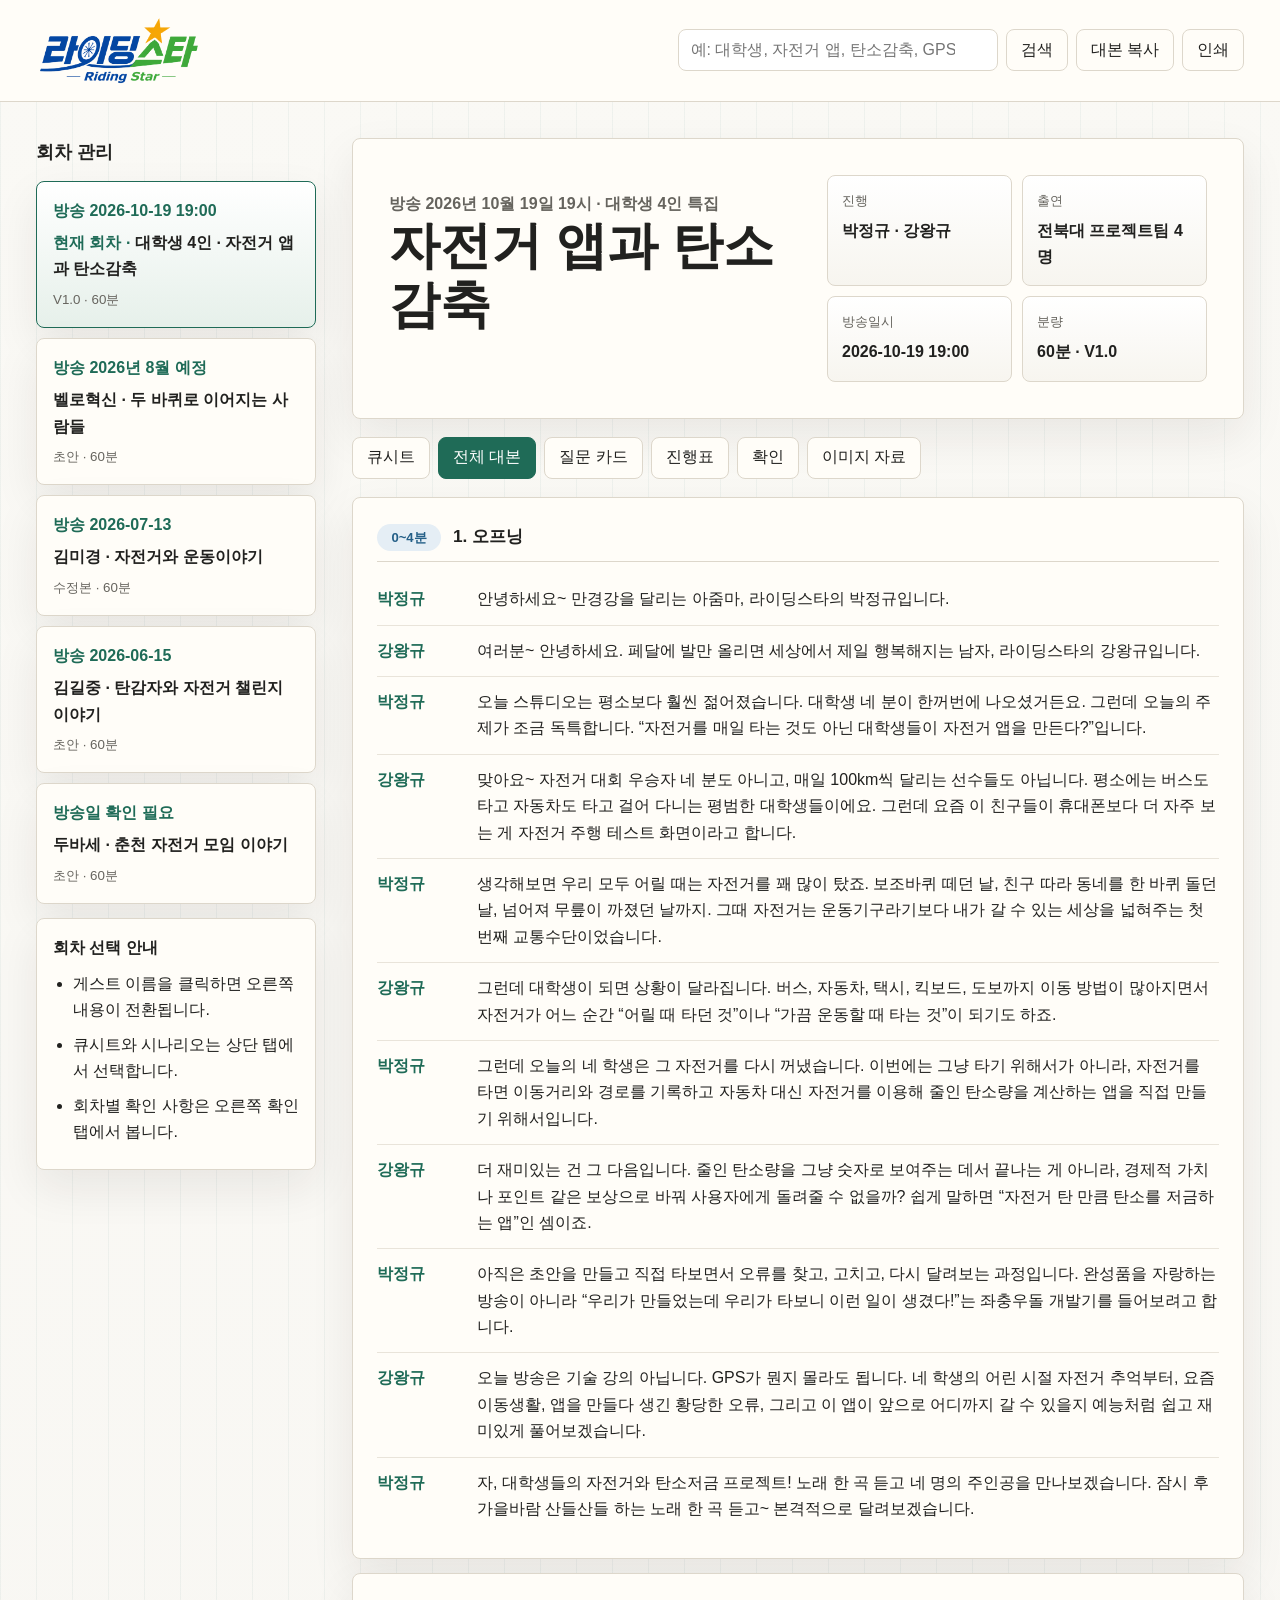
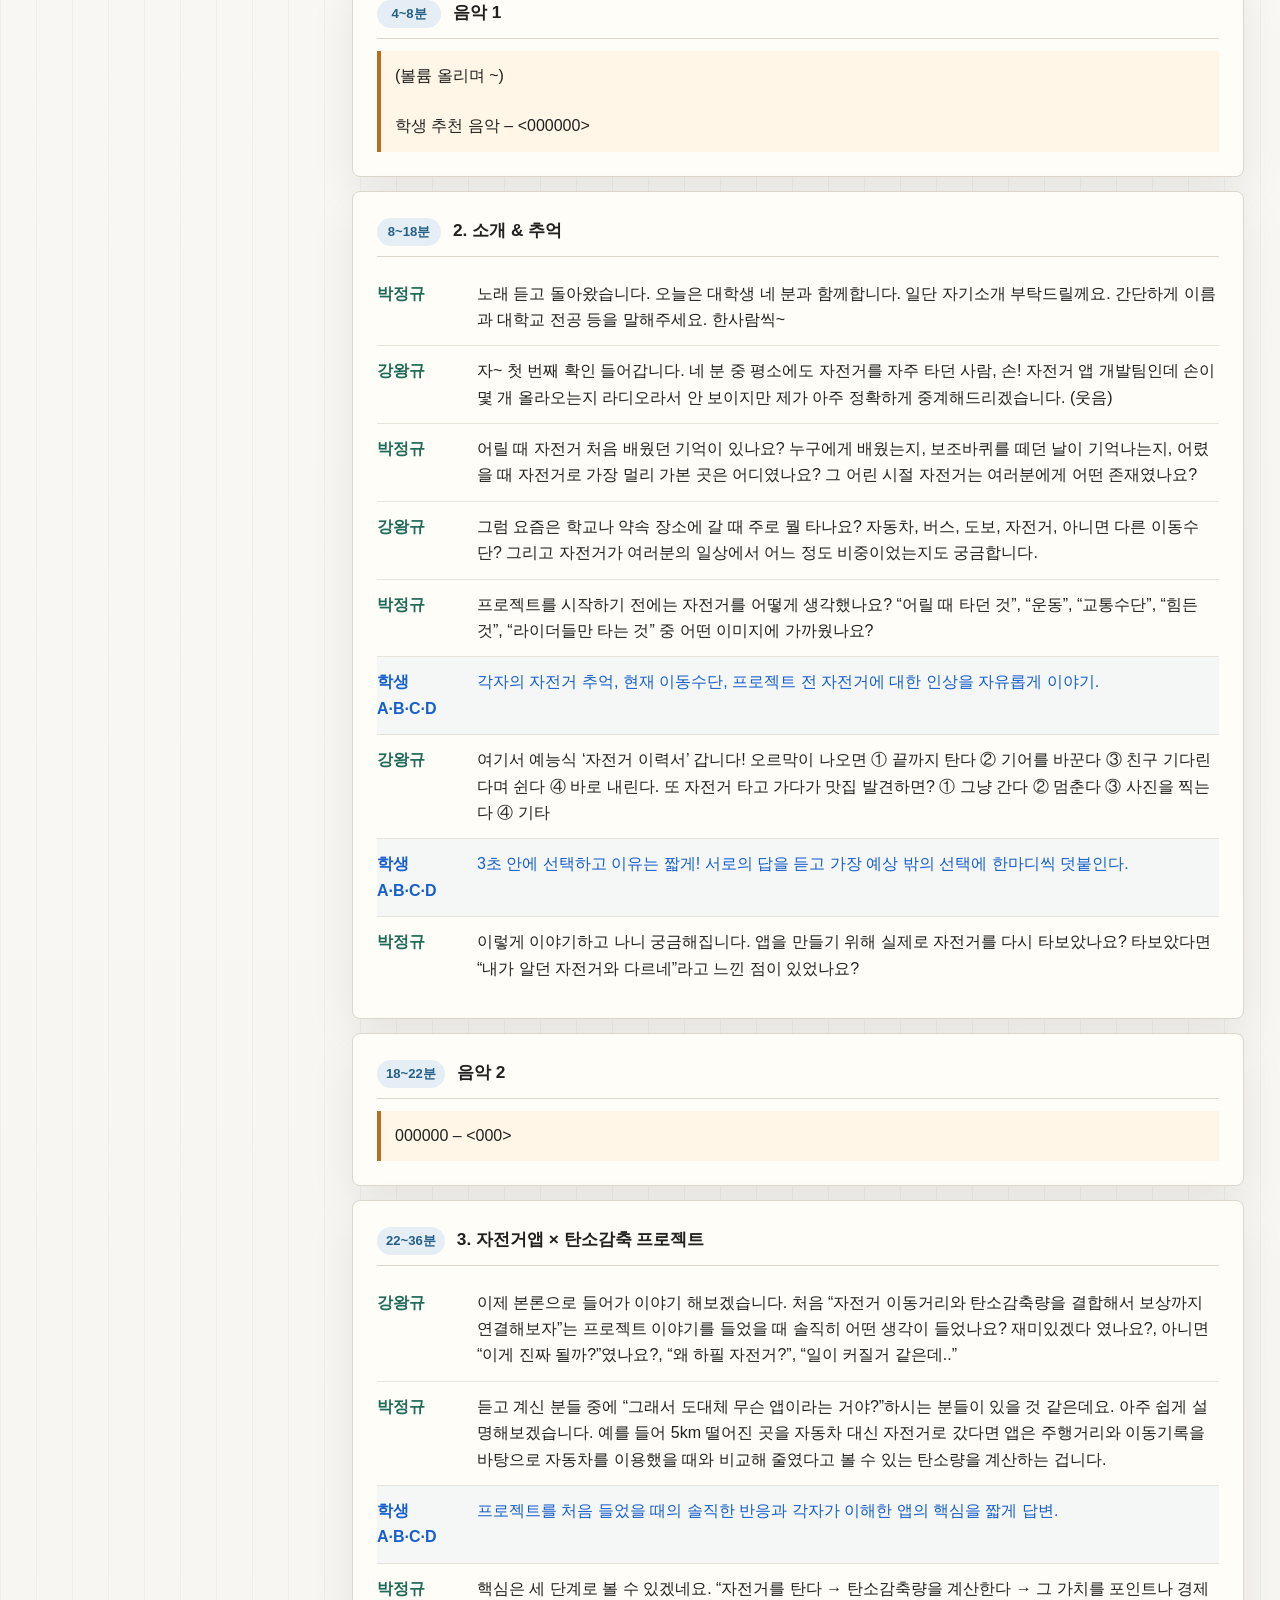
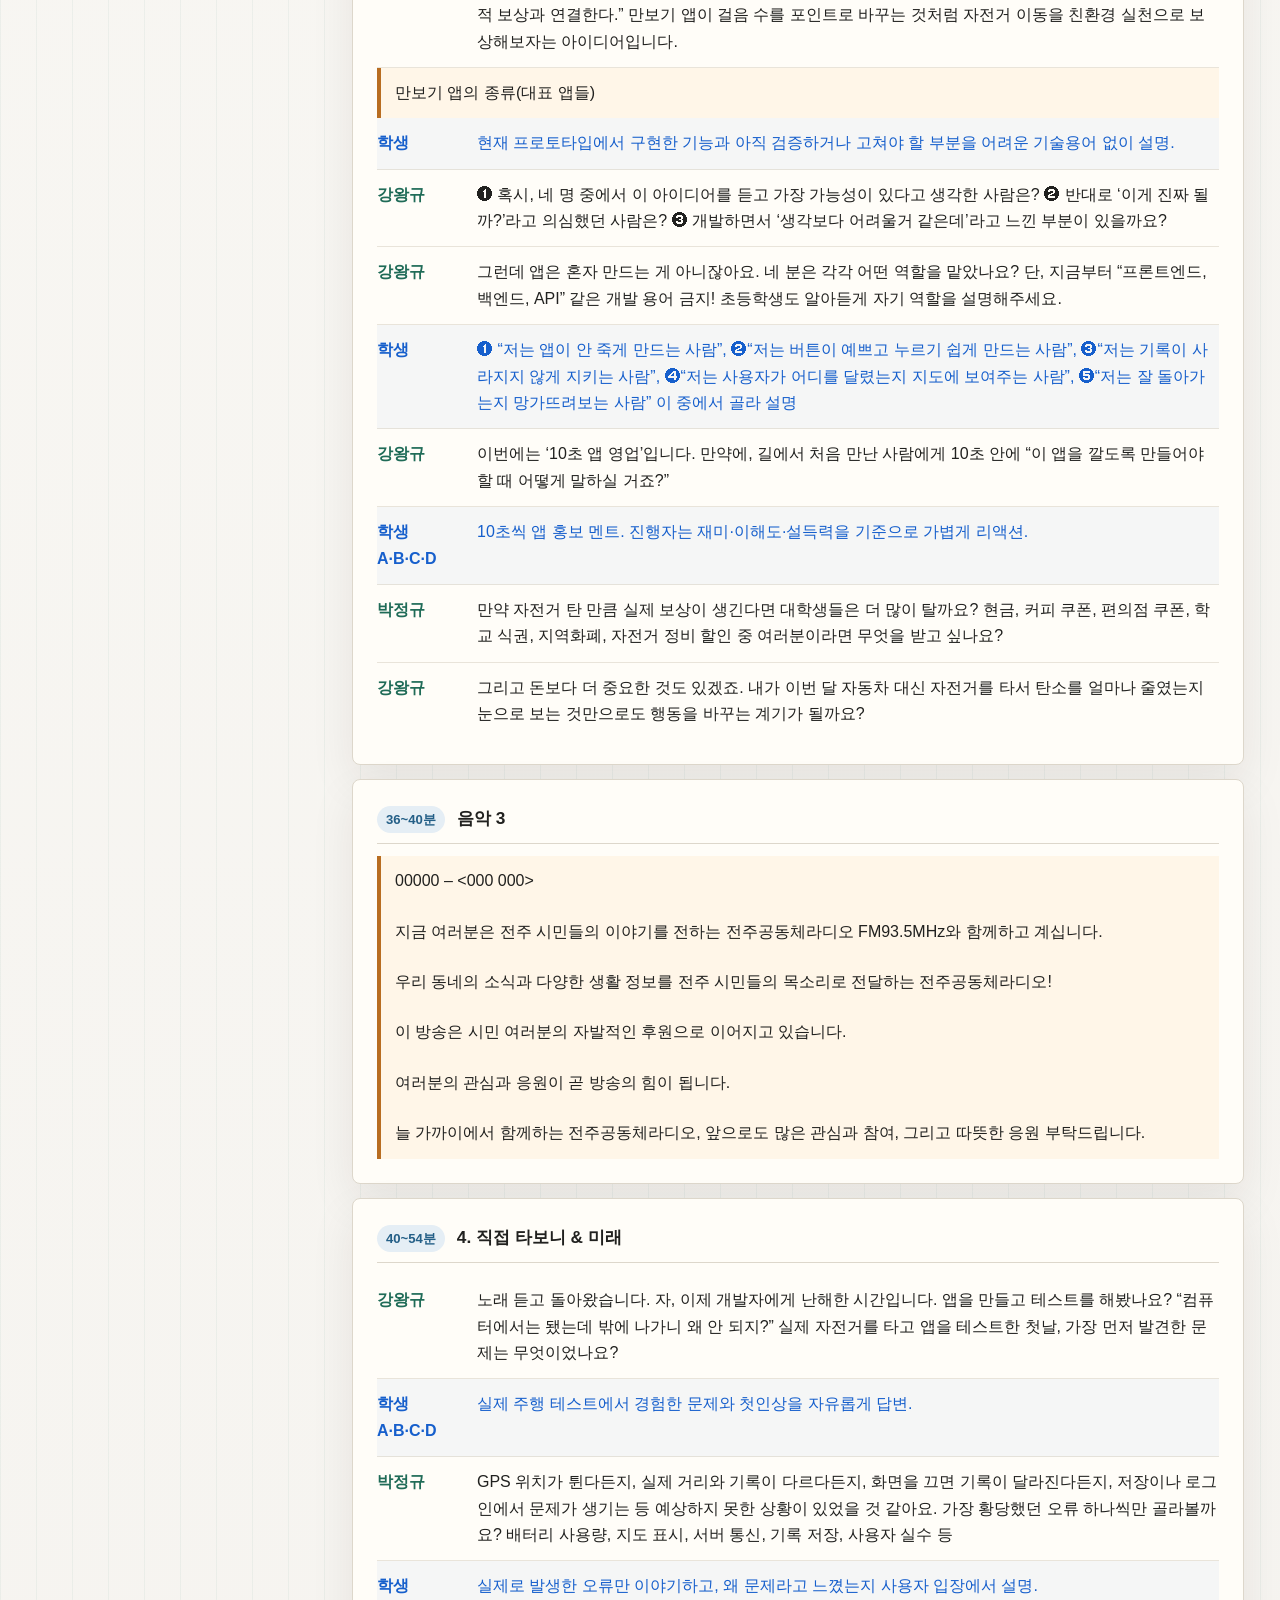
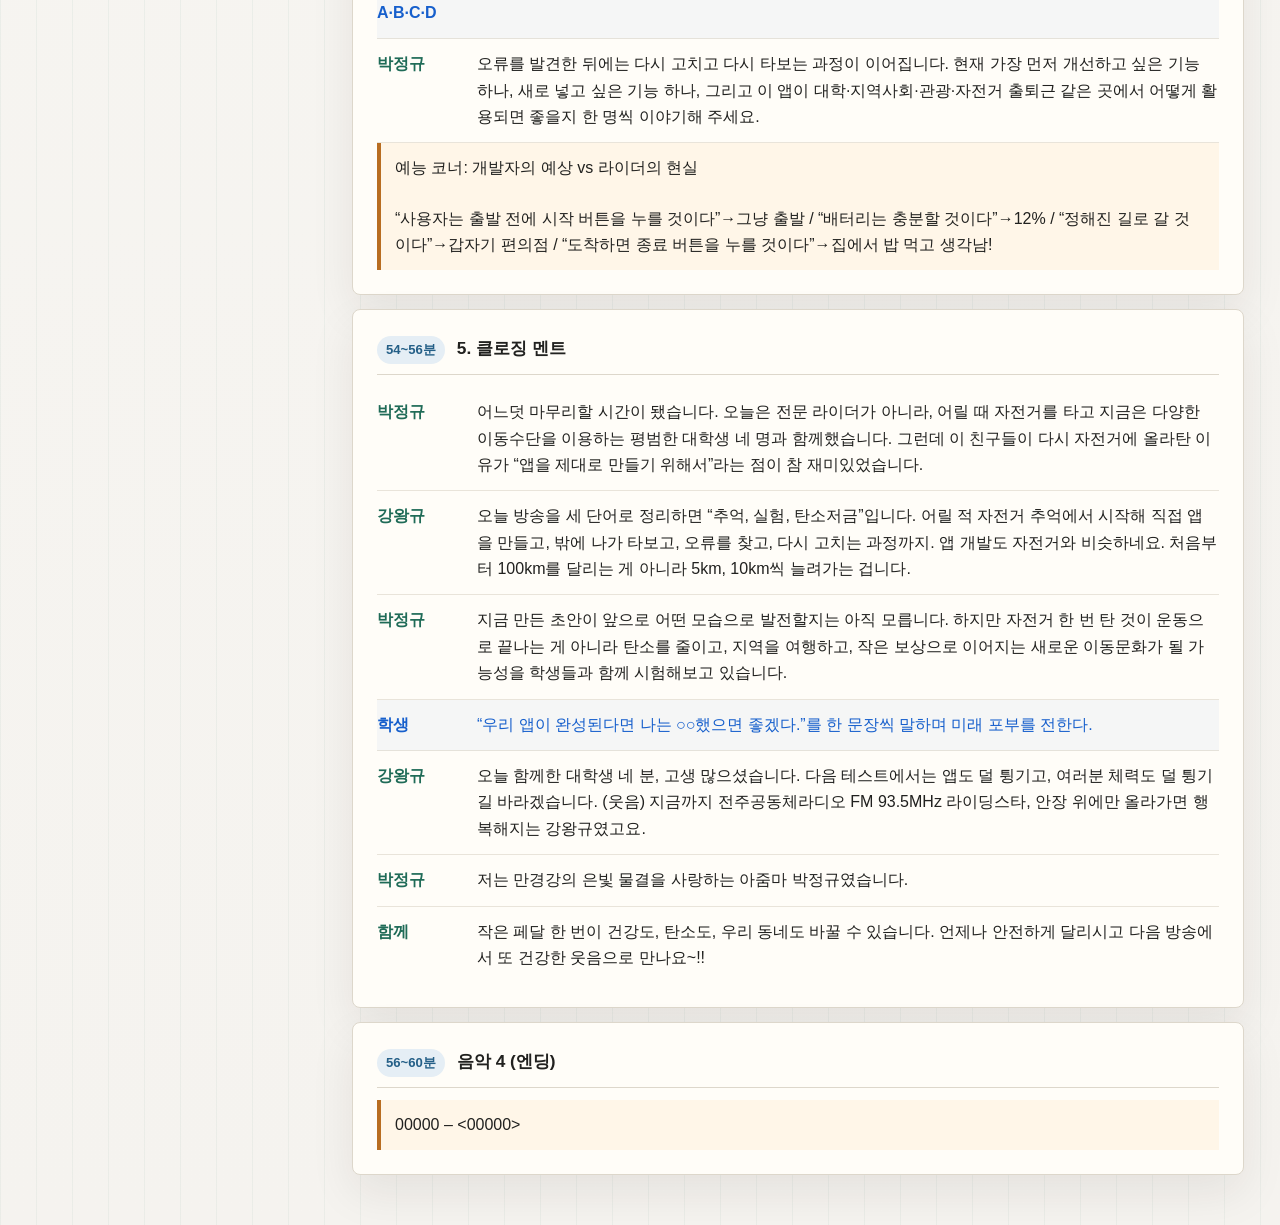
==== commit 9ae5d7e3: "V2.9" ====
--- a/index.html
+++ b/index.html
@@ -87,6 +87,7 @@
           <button type="button" data-view="questions-view">질문 카드</button>
           <button type="button" data-view="run-view">진행표</button>
           <button type="button" data-view="check-view">확인</button>
+          <button type="button" data-view="images-view">이미지 자료</button>
         </nav>
 
         <section id="cue-view" class="view cue-view" aria-label="큐시트" hidden>
@@ -324,6 +325,261 @@
             <p>원고 V1.0 · 학생 실명과 선곡은 미정입니다.</p>
           </div>
         </section>
+        <section id="images-view" class="view image-gallery" aria-label="이미지 자료" hidden>
+          <header class="gallery-heading">
+            <div><h3>대학생 4인 이미지 자료</h3><p>방송 참고자료 · 첨부 원본 10장</p></div>
+            <span class="gallery-counter" data-gallery-counter aria-live="polite">1 / 10</span>
+          </header>
+          <nav class="gallery-thumbnails" aria-label="이미지 순서" data-gallery-navigation>
+            <button type="button" class="gallery-thumbnail" data-gallery-index="0" aria-label="1. 대학생 4인 특집 한눈에 보기" aria-current="true">
+              <img src="assets/student-bike-app/1.png" width="1672" height="941" alt="" loading="lazy" decoding="async" />
+              <span><b>01</b> 대학생 4인 특집 한눈에 보기</span>
+            </button>
+            <button type="button" class="gallery-thumbnail" data-gallery-index="1" aria-label="2. 어릴 적 자전거 추억">
+              <img src="assets/student-bike-app/2.png" width="1672" height="941" alt="" loading="lazy" decoding="async" />
+              <span><b>02</b> 어릴 적 자전거 추억</span>
+            </button>
+            <button type="button" class="gallery-thumbnail" data-gallery-index="2" aria-label="3. 요즘 대학생의 이동수단">
+              <img src="assets/student-bike-app/3.png" width="1672" height="941" alt="" loading="lazy" decoding="async" />
+              <span><b>03</b> 요즘 대학생의 이동수단</span>
+            </button>
+            <button type="button" class="gallery-thumbnail" data-gallery-index="3" aria-label="4. 왜 자전거앱을 만들까?">
+              <img src="assets/student-bike-app/4.png" width="1672" height="941" alt="" loading="lazy" decoding="async" />
+              <span><b>04</b> 왜 자전거앱을 만들까?</span>
+            </button>
+            <button type="button" class="gallery-thumbnail" data-gallery-index="4" aria-label="5. 앱 작동 원리">
+              <img src="assets/student-bike-app/5.png" width="1672" height="941" alt="" loading="lazy" decoding="async" />
+              <span><b>05</b> 앱 작동 원리</span>
+            </button>
+            <button type="button" class="gallery-thumbnail" data-gallery-index="5" aria-label="6. 직접 타보니 생긴 일">
+              <img src="assets/student-bike-app/6.png" width="1672" height="941" alt="" loading="lazy" decoding="async" />
+              <span><b>06</b> 직접 타보니 생긴 일</span>
+            </button>
+            <button type="button" class="gallery-thumbnail" data-gallery-index="6" aria-label="7. 오류와 개선 포인트">
+              <img src="assets/student-bike-app/7.png" width="1672" height="941" alt="" loading="lazy" decoding="async" />
+              <span><b>07</b> 오류와 개선 포인트</span>
+            </button>
+            <button type="button" class="gallery-thumbnail" data-gallery-index="7" aria-label="8. 업데이트 아이디어">
+              <img src="assets/student-bike-app/8.png" width="1672" height="941" alt="" loading="lazy" decoding="async" />
+              <span><b>08</b> 업데이트 아이디어</span>
+            </button>
+            <button type="button" class="gallery-thumbnail" data-gallery-index="8" aria-label="9. 앞으로 어디에 활용될까?">
+              <img src="assets/student-bike-app/9.png" width="1672" height="941" alt="" loading="lazy" decoding="async" />
+              <span><b>09</b> 앞으로 어디에 활용될까?</span>
+            </button>
+            <button type="button" class="gallery-thumbnail" data-gallery-index="9" aria-label="10. 진행자를 위한 질문 가이드">
+              <img src="assets/student-bike-app/10.png" width="1672" height="941" alt="" loading="lazy" decoding="async" />
+              <span><b>10</b> 진행자를 위한 질문 가이드</span>
+            </button>
+          </nav>
+          <div class="gallery-toolbar" data-gallery-navigation>
+            <div class="gallery-navigation">
+              <button type="button" class="gallery-tool" data-gallery-step="-1" disabled aria-label="이전 이미지" title="이전 이미지"><img src="assets/icons/arrow-left.svg" width="20" height="20" alt="" /></button>
+              <button type="button" class="gallery-tool" data-gallery-step="1" aria-label="다음 이미지" title="다음 이미지"><img src="assets/icons/arrow-right.svg" width="20" height="20" alt="" /></button>
+            </div>
+            <div class="gallery-actions">
+              <button type="button" class="gallery-tool" data-gallery-action="expand" aria-label="이미지 확대" title="이미지 확대"><img src="assets/icons/maximize2.svg" width="20" height="20" alt="" /></button>
+              <a class="gallery-tool" data-gallery-download href="assets/student-bike-app/1.png" download="라이딩스타_01.png" aria-label="이미지 다운로드" title="이미지 다운로드"><img src="assets/icons/download.svg" width="20" height="20" alt="" /></a>
+            </div>
+          </div>
+          <article class="gallery-slide" data-gallery-slide="0" aria-labelledby="gallery-title-1">
+            <button type="button" class="gallery-image-open" data-gallery-action="expand" aria-label="대학생 4인 특집 한눈에 보기 이미지 확대" title="이미지 확대">
+              <img class="gallery-image" src="assets/student-bike-app/1.png" width="1672" height="941" alt="대학생 네 명의 라이딩스타 방송 소개와 추억, 이동수단, 앱 아이디어, 테스트, 미래로 이어지는 흐름" loading="lazy" decoding="async" />
+            </button>
+            <div class="gallery-discussion">
+              <div class="gallery-questions">
+                <p class="gallery-part">전체 흐름</p>
+                <h3 id="gallery-title-1">01 · 대학생 4인 특집 한눈에 보기</h3>
+                <h4>함께 나눌 질문</h4>
+                <ol><li>네 분 중 평소 자전거를 가장 자주 타는 사람은 누구인가요?</li><li>오늘 들려줄 이야기 중 가장 기대되는 에피소드는 무엇인가요?</li><li>자전거 앱과 탄소감축 프로젝트를 한 문장으로 소개한다면요?</li></ol>
+              </div>
+              <div class="gallery-memo">
+                <label for="gallery-memo-1">추가 질문·메모</label>
+                <textarea id="gallery-memo-1" rows="5" data-gallery-memo="1" aria-describedby="gallery-save-1"></textarea>
+                <p id="gallery-save-1" class="gallery-save-status" role="status">저장된 메모 없음</p>
+              </div>
+            </div>
+          </article>
+          <article class="gallery-slide" data-gallery-slide="1" aria-labelledby="gallery-title-2" hidden>
+            <button type="button" class="gallery-image-open" data-gallery-action="expand" aria-label="어릴 적 자전거 추억 이미지 확대" title="이미지 확대">
+              <img class="gallery-image" src="assets/student-bike-app/2.png" width="1672" height="941" alt="자전거를 처음 배우고 보조바퀴를 떼고 동네를 달리던 어린 시절의 장면" loading="lazy" decoding="async" />
+            </button>
+            <div class="gallery-discussion">
+              <div class="gallery-questions">
+                <p class="gallery-part">2부 · 소개 &amp; 추억</p>
+                <h3 id="gallery-title-2">02 · 어릴 적 자전거 추억</h3>
+                <h4>함께 나눌 질문</h4>
+                <ol><li>처음 자전거를 배울 때 누가 가르쳐주셨나요?</li><li>보조바퀴를 떼던 날이나 넘어졌던 순간 중 기억나는 이야기가 있나요?</li><li>어릴 때 자전거로 가장 멀리 가본 곳은 어디인가요? 그때 자전거는 어떤 존재였나요?</li></ol>
+              </div>
+              <div class="gallery-memo">
+                <label for="gallery-memo-2">추가 질문·메모</label>
+                <textarea id="gallery-memo-2" rows="5" data-gallery-memo="2" aria-describedby="gallery-save-2"></textarea>
+                <p id="gallery-save-2" class="gallery-save-status" role="status">저장된 메모 없음</p>
+              </div>
+            </div>
+          </article>
+          <article class="gallery-slide" data-gallery-slide="2" aria-labelledby="gallery-title-3" hidden>
+            <button type="button" class="gallery-image-open" data-gallery-action="expand" aria-label="요즘 대학생의 이동수단 이미지 확대" title="이미지 확대">
+              <img class="gallery-image" src="assets/student-bike-app/3.png" width="1672" height="941" alt="버스, 자동차, 도보, 전동킥보드, 지하철, 자전거 등 대학생의 이동수단 비교" loading="lazy" decoding="async" />
+            </button>
+            <div class="gallery-discussion">
+              <div class="gallery-questions">
+                <p class="gallery-part">2부 · 소개 &amp; 추억</p>
+                <h3 id="gallery-title-3">03 · 요즘 대학생의 이동수단</h3>
+                <h4>함께 나눌 질문</h4>
+                <ol><li>요즘 학교나 약속 장소에 갈 때 가장 자주 이용하는 이동수단은 무엇인가요?</li><li>시간, 비용, 편리함 중 어떤 점을 가장 중요하게 생각하나요?</li><li>자전거를 잘 타지 않게 된 이유는 무엇이며, 어떤 조건이면 다시 타고 싶나요?</li></ol>
+                <p class="gallery-note">이동수단 비교 그림은 토크용 참고자료이며, 검증된 평가표는 아닙니다.</p>
+              </div>
+              <div class="gallery-memo">
+                <label for="gallery-memo-3">추가 질문·메모</label>
+                <textarea id="gallery-memo-3" rows="5" data-gallery-memo="3" aria-describedby="gallery-save-3"></textarea>
+                <p id="gallery-save-3" class="gallery-save-status" role="status">저장된 메모 없음</p>
+              </div>
+            </div>
+          </article>
+          <article class="gallery-slide" data-gallery-slide="3" aria-labelledby="gallery-title-4" hidden>
+            <button type="button" class="gallery-image-open" data-gallery-action="expand" aria-label="왜 자전거앱을 만들까? 이미지 확대" title="이미지 확대">
+              <img class="gallery-image" src="assets/student-bike-app/4.png" width="1672" height="941" alt="대학생 네 명의 앱 기획 회의와 자전거 이동, 탄소감축 계산, 보상 아이디어의 연결" loading="lazy" decoding="async" />
+            </button>
+            <div class="gallery-discussion">
+              <div class="gallery-questions">
+                <p class="gallery-part">3부 · 자전거앱 × 탄소감축</p>
+                <h3 id="gallery-title-4">04 · 왜 자전거앱을 만들까?</h3>
+                <h4>함께 나눌 질문</h4>
+                <ol><li>처음 ‘자전거 + 탄소감축 + 보상’ 아이디어를 들었을 때 솔직히 어떤 생각이 들었나요?</li><li>네 분 중 가장 가능성을 느낀 사람과 가장 의심했던 사람은 누구였나요?</li><li>이 아이디어에서 가장 공감한 점과 어려울 것 같았던 부분은 무엇인가요?</li></ol>
+              </div>
+              <div class="gallery-memo">
+                <label for="gallery-memo-4">추가 질문·메모</label>
+                <textarea id="gallery-memo-4" rows="5" data-gallery-memo="4" aria-describedby="gallery-save-4"></textarea>
+                <p id="gallery-save-4" class="gallery-save-status" role="status">저장된 메모 없음</p>
+              </div>
+            </div>
+          </article>
+          <article class="gallery-slide" data-gallery-slide="4" aria-labelledby="gallery-title-5" hidden>
+            <button type="button" class="gallery-image-open" data-gallery-action="expand" aria-label="앱 작동 원리 이미지 확대" title="이미지 확대">
+              <img class="gallery-image" src="assets/student-bike-app/5.png" width="1672" height="941" alt="GPS 주행 기록, 거리 계산, 탄소감축량 추정, 보상 포인트 환산의 네 단계" loading="lazy" decoding="async" />
+            </button>
+            <div class="gallery-discussion">
+              <div class="gallery-questions">
+                <p class="gallery-part">3부 · 자전거앱 × 탄소감축</p>
+                <h3 id="gallery-title-5">05 · 앱 작동 원리</h3>
+                <h4>함께 나눌 질문</h4>
+                <ol><li>출발부터 기록 저장까지, 사용자가 하는 일을 순서대로 쉽게 설명해 주세요.</li><li>자동차 대신 자전거를 탔다고 가정할 때 탄소감축량은 어떤 기준으로 계산하나요?</li><li>현재 구현된 기능과 아직 검증 중인 기능은 무엇인가요?</li><li>감축량을 포인트로 바꾸는 기준이나 실제 보상 방식도 정해졌나요?</li></ol>
+                <p class="gallery-note">12.6km, 2.3kg CO₂, 포인트 등은 이미지 속 설명용 예시입니다. 실제 산정 기준·정확도·보상 여부는 게스트 확인이 필요합니다.</p>
+              </div>
+              <div class="gallery-memo">
+                <label for="gallery-memo-5">추가 질문·메모</label>
+                <textarea id="gallery-memo-5" rows="5" data-gallery-memo="5" aria-describedby="gallery-save-5"></textarea>
+                <p id="gallery-save-5" class="gallery-save-status" role="status">저장된 메모 없음</p>
+              </div>
+            </div>
+          </article>
+          <article class="gallery-slide" data-gallery-slide="5" aria-labelledby="gallery-title-6" hidden>
+            <button type="button" class="gallery-image-open" data-gallery-action="expand" aria-label="직접 타보니 생긴 일 이미지 확대" title="이미지 확대">
+              <img class="gallery-image" src="assets/student-bike-app/6.png" width="1672" height="941" alt="시작 버튼, 배터리 확인, 편의점 정차, 경로 비교 등 실제 주행 테스트의 예시 장면" loading="lazy" decoding="async" />
+            </button>
+            <div class="gallery-discussion">
+              <div class="gallery-questions">
+                <p class="gallery-part">4부 · 직접 타보니 &amp; 미래</p>
+                <h3 id="gallery-title-6">06 · 직접 타보니 생긴 일</h3>
+                <h4>함께 나눌 질문</h4>
+                <ol><li>처음 자전거를 타고 앱을 테스트한 날, 예상과 가장 달랐던 점은 무엇인가요?</li><li>시작 버튼을 잊거나 중간에 다른 길로 간 것처럼 계획과 달라진 경험이 있나요?</li><li>직접 타본 뒤에야 ‘사용자는 이렇게 행동하겠구나’ 하고 알게 된 점은 무엇인가요?</li></ol>
+              </div>
+              <div class="gallery-memo">
+                <label for="gallery-memo-6">추가 질문·메모</label>
+                <textarea id="gallery-memo-6" rows="5" data-gallery-memo="6" aria-describedby="gallery-save-6"></textarea>
+                <p id="gallery-save-6" class="gallery-save-status" role="status">저장된 메모 없음</p>
+              </div>
+            </div>
+          </article>
+          <article class="gallery-slide" data-gallery-slide="6" aria-labelledby="gallery-title-7" hidden>
+            <button type="button" class="gallery-image-open" data-gallery-action="expand" aria-label="오류와 개선 포인트 이미지 확대" title="이미지 확대">
+              <img class="gallery-image" src="assets/student-bike-app/7.png" width="1672" height="941" alt="GPS 튐, 기록 누락, 배터리 소모, 시작과 종료 실수, 거리 오차의 다섯 가지 테스트 예시" loading="lazy" decoding="async" />
+            </button>
+            <div class="gallery-discussion">
+              <div class="gallery-questions">
+                <p class="gallery-part">4부 · 직접 타보니 &amp; 미래</p>
+                <h3 id="gallery-title-7">07 · 오류와 개선 포인트</h3>
+                <h4>함께 나눌 질문</h4>
+                <ol><li>실제로 겪었던 오류 중 가장 황당하거나 기억에 남는 사례는 무엇인가요?</li><li>사용자 입장에서 가장 먼저 고쳐야 한다고 느낀 문제는 무엇인가요?</li><li>문제의 원인을 어떻게 찾았고, 수정 뒤에는 어떻게 다시 확인했나요?</li></ol>
+                <p class="gallery-note">그림 속 오류와 수치는 예시입니다. 답변은 실제로 발생한 사례를 기준으로 듣습니다.</p>
+              </div>
+              <div class="gallery-memo">
+                <label for="gallery-memo-7">추가 질문·메모</label>
+                <textarea id="gallery-memo-7" rows="5" data-gallery-memo="7" aria-describedby="gallery-save-7"></textarea>
+                <p id="gallery-save-7" class="gallery-save-status" role="status">저장된 메모 없음</p>
+              </div>
+            </div>
+          </article>
+          <article class="gallery-slide" data-gallery-slide="7" aria-labelledby="gallery-title-8" hidden>
+            <button type="button" class="gallery-image-open" data-gallery-action="expand" aria-label="업데이트 아이디어 이미지 확대" title="이미지 확대">
+              <img class="gallery-image" src="assets/student-bike-app/8.png" width="1672" height="941" alt="포인트, 랭킹, 친구와 함께 타기, 관광 코스, 상점 연계, 오류 신고 등 업데이트 아이디어" loading="lazy" decoding="async" />
+            </button>
+            <div class="gallery-discussion">
+              <div class="gallery-questions">
+                <p class="gallery-part">4부 · 직접 타보니 &amp; 미래</p>
+                <h3 id="gallery-title-8">08 · 업데이트 아이디어</h3>
+                <h4>함께 나눌 질문</h4>
+                <ol><li>지금 가장 먼저 개선하고 싶은 기능 하나와 새로 넣고 싶은 기능 하나는 무엇인가요?</li><li>대학생이 계속 자전거를 타게 하려면 어떤 보상이나 재미가 필요할까요?</li><li>친구와 함께 타기, 코스 추천, 상점 연계 중 가장 해보고 싶은 것은 무엇인가요?</li></ol>
+                <p class="gallery-note">이미지에 제시된 기능은 아이디어이며, 구현이나 제공이 확정된 기능 목록은 아닙니다.</p>
+              </div>
+              <div class="gallery-memo">
+                <label for="gallery-memo-8">추가 질문·메모</label>
+                <textarea id="gallery-memo-8" rows="5" data-gallery-memo="8" aria-describedby="gallery-save-8"></textarea>
+                <p id="gallery-save-8" class="gallery-save-status" role="status">저장된 메모 없음</p>
+              </div>
+            </div>
+          </article>
+          <article class="gallery-slide" data-gallery-slide="8" aria-labelledby="gallery-title-9" hidden>
+            <button type="button" class="gallery-image-open" data-gallery-action="expand" aria-label="앞으로 어디에 활용될까? 이미지 확대" title="이미지 확대">
+              <img class="gallery-image" src="assets/student-bike-app/9.png" width="1672" height="941" alt="캠퍼스 이동, 지자체 탄소정책, 출퇴근 챌린지, 지역상권, 관광형 라이딩의 활용 아이디어" loading="lazy" decoding="async" />
+            </button>
+            <div class="gallery-discussion">
+              <div class="gallery-questions">
+                <p class="gallery-part">4부 · 직접 타보니 &amp; 미래</p>
+                <h3 id="gallery-title-9">09 · 앞으로 어디에 활용될까?</h3>
+                <h4>함께 나눌 질문</h4>
+                <ol><li>대학 캠퍼스에서 이 앱을 쓴다면 어떤 챌린지를 해보고 싶나요?</li><li>전주시의 관광이나 지역 상점과 연결한다면 어떤 방식이 좋을까요?</li><li>출퇴근이나 지역사회로 넓히기 전에 해결해야 할 과제는 무엇일까요?</li></ol>
+              </div>
+              <div class="gallery-memo">
+                <label for="gallery-memo-9">추가 질문·메모</label>
+                <textarea id="gallery-memo-9" rows="5" data-gallery-memo="9" aria-describedby="gallery-save-9"></textarea>
+                <p id="gallery-save-9" class="gallery-save-status" role="status">저장된 메모 없음</p>
+              </div>
+            </div>
+          </article>
+          <article class="gallery-slide" data-gallery-slide="9" aria-labelledby="gallery-title-10" hidden>
+            <button type="button" class="gallery-image-open" data-gallery-action="expand" aria-label="진행자를 위한 질문 가이드 이미지 확대" title="이미지 확대">
+              <img class="gallery-image" src="assets/student-bike-app/10.png" width="1672" height="941" alt="추억 열기, 현재 생활, 앱 아이디어, 직접 테스트, 미래 포부 순서의 진행자 질문 가이드" loading="lazy" decoding="async" />
+            </button>
+            <div class="gallery-discussion">
+              <div class="gallery-questions">
+                <p class="gallery-part">전체 진행 · 클로징</p>
+                <h3 id="gallery-title-10">10 · 진행자를 위한 질문 가이드</h3>
+                <h4>함께 나눌 질문</h4>
+                <ol><li>그때 어떤 기분이었나요? 지금과 비교하면 무엇이 달라졌나요?</li><li>혹시 기억에 남는 웃긴 에피소드가 있나요?</li><li>네 분 중 다른 생각이나 비슷한 경험을 가진 분도 있나요?</li><li>마지막으로 ‘우리 앱이 완성된다면 나는 ○○했으면 좋겠다’를 한 문장으로 완성해 주세요.</li></ol>
+              </div>
+              <div class="gallery-memo">
+                <label for="gallery-memo-10">추가 질문·메모</label>
+                <textarea id="gallery-memo-10" rows="5" data-gallery-memo="10" aria-describedby="gallery-save-10"></textarea>
+                <p id="gallery-save-10" class="gallery-save-status" role="status">저장된 메모 없음</p>
+              </div>
+            </div>
+          </article>
+          <dialog class="gallery-dialog" aria-labelledby="gallery-dialog-title">
+            <header class="gallery-dialog-toolbar">
+              <h3 id="gallery-dialog-title">01 · 대학생 4인 특집 한눈에 보기</h3>
+              <div class="gallery-actions">
+                <button type="button" class="gallery-tool" data-gallery-step="-1" disabled aria-label="이전 이미지" title="이전 이미지"><img src="assets/icons/arrow-left.svg" width="20" height="20" alt="" /></button>
+                <button type="button" class="gallery-tool" data-gallery-step="1" aria-label="다음 이미지" title="다음 이미지"><img src="assets/icons/arrow-right.svg" width="20" height="20" alt="" /></button>
+                <button type="button" class="gallery-tool" data-gallery-action="zoom" aria-pressed="false" aria-label="원본 크기로 보기" title="원본 크기로 보기"><img src="assets/icons/zoom-in.svg" width="20" height="20" alt="" /></button>
+                <a class="gallery-tool" data-gallery-download href="assets/student-bike-app/1.png" download="라이딩스타_01.png" aria-label="이미지 다운로드" title="이미지 다운로드"><img src="assets/icons/download.svg" width="20" height="20" alt="" /></a>
+                <button type="button" class="gallery-tool" data-gallery-action="close" aria-label="확대 보기 닫기" title="확대 보기 닫기"><img src="assets/icons/x.svg" width="20" height="20" alt="" /></button>
+              </div>
+            </header>
+            <div class="gallery-dialog-stage"><img data-gallery-enlarged width="1672" height="941" alt="" /></div>
+          </dialog>
+        </section>
       </main>
     </div>
     <div id="panel-backdrop" class="panel-backdrop" hidden></div>
--- a/assets/styles.css
+++ b/assets/styles.css
@@ -630,6 +630,293 @@
 
 .is-hidden-by-search {
   display: none;
+}
+
+.image-gallery {
+  color: #222a31;
+  background: #fff;
+  padding: 18px;
+}
+
+.gallery-heading,
+.gallery-toolbar,
+.gallery-navigation,
+.gallery-actions {
+  display: flex;
+  align-items: center;
+  gap: 8px;
+}
+
+.gallery-heading,
+.gallery-toolbar {
+  justify-content: space-between;
+}
+
+.gallery-heading {
+  gap: 16px;
+  margin-bottom: 16px;
+}
+
+.gallery-heading h3,
+.gallery-dialog h3,
+.gallery-questions h3 {
+  margin: 0;
+  font-size: 1.08rem;
+  line-height: 1.5;
+  overflow-wrap: anywhere;
+}
+
+.gallery-heading p,
+.gallery-part {
+  margin: 4px 0 0;
+  color: #526572;
+  font-size: 0.85rem;
+}
+
+.gallery-counter {
+  flex: 0 0 64px;
+  text-align: right;
+  color: #526572;
+  font-variant-numeric: tabular-nums;
+}
+
+.gallery-thumbnails {
+  display: flex;
+  align-items: stretch;
+  gap: 10px;
+  padding: 4px 4px 12px;
+  overflow-x: auto;
+  overscroll-behavior-x: contain;
+}
+
+.gallery-thumbnail {
+  flex: 0 0 144px;
+  width: 144px;
+  min-height: 0;
+  padding: 0;
+  text-align: left;
+  border: 2px solid #dce2e6;
+  border-radius: 6px;
+  overflow: hidden;
+  background: #fff;
+}
+
+.gallery-thumbnail[aria-current="true"] {
+  border-color: var(--green);
+  background: #eef6f2;
+}
+
+.gallery-thumbnail img {
+  display: block;
+  width: 100%;
+  height: auto;
+  aspect-ratio: 1672 / 941;
+  object-fit: contain;
+}
+
+.gallery-thumbnail span {
+  display: block;
+  min-height: 53px;
+  padding: 6px 8px;
+  font-size: 0.78rem;
+  line-height: 1.5;
+  word-break: keep-all;
+  overflow-wrap: anywhere;
+}
+
+.gallery-thumbnail b {
+  color: var(--green);
+}
+
+.gallery-toolbar {
+  padding: 12px 0;
+}
+
+.gallery-tool {
+  display: inline-flex;
+  align-items: center;
+  justify-content: center;
+  flex: 0 0 42px;
+  width: 42px;
+  height: 42px;
+  min-height: 42px;
+  padding: 0;
+  border: 1px solid #cdd5da;
+  border-radius: 6px;
+  background: #fff;
+  color: #222a31;
+}
+
+.gallery-tool img {
+  width: 20px;
+  height: 20px;
+}
+
+.gallery-tool:hover,
+.gallery-tool:focus-visible {
+  border-color: var(--green);
+  outline: 2px solid #b6d6c9;
+  outline-offset: 2px;
+}
+
+.gallery-tool:disabled {
+  cursor: default;
+  opacity: 0.35;
+  outline: none;
+  border-color: #cdd5da;
+}
+
+.gallery-slide[hidden] {
+  display: none;
+}
+
+.gallery-image-open {
+  display: block;
+  width: 100%;
+  min-height: 0;
+  border: 0;
+  border-radius: 0;
+  padding: 0;
+  background: #f2f4f5;
+  cursor: zoom-in;
+}
+
+.gallery-image {
+  display: block;
+  width: 100%;
+  height: auto;
+  aspect-ratio: 1672 / 941;
+  object-fit: contain;
+}
+
+.gallery-discussion {
+  display: grid;
+  grid-template-columns: minmax(0, 1.35fr) minmax(0, 0.85fr);
+  align-items: start;
+  gap: 24px;
+  padding-top: 20px;
+}
+
+.gallery-questions h3 {
+  margin-top: 6px;
+}
+
+.gallery-questions h4 {
+  margin: 18px 0 8px;
+  font-size: 0.93rem;
+}
+
+.gallery-questions ol {
+  padding-left: 22px;
+  margin: 0;
+}
+
+.gallery-questions li {
+  margin-bottom: 10px;
+  overflow-wrap: anywhere;
+}
+
+.gallery-note {
+  margin: 16px 0 0;
+  padding-left: 12px;
+  border-left: 3px solid #bb781e;
+  color: #62615b;
+  font-size: 0.82rem;
+}
+
+.gallery-memo label {
+  display: block;
+  margin-bottom: 8px;
+  font-weight: 700;
+  font-size: 0.93rem;
+}
+
+.gallery-memo textarea {
+  display: block;
+  width: 100%;
+  min-height: 160px;
+  padding: 10px 12px;
+  border: 1px solid #bdc9d1;
+  border-radius: 6px;
+  background: #f9fbfc;
+  color: #222a31;
+  font: inherit;
+  resize: vertical;
+}
+
+.gallery-memo textarea:focus-visible {
+  outline: 2px solid #b6d6c9;
+  outline-offset: 2px;
+  border-color: var(--green);
+}
+
+.gallery-save-status {
+  margin: 6px 0 0;
+  color: #526572;
+  font-size: 0.78rem;
+}
+
+body.gallery-modal-open {
+  overflow: hidden;
+}
+
+.gallery-dialog {
+  position: fixed;
+  inset: 0;
+  width: calc(100% - 32px);
+  max-width: none;
+  height: calc(100dvh - 32px);
+  max-height: none;
+  padding: 0;
+  border: 1px solid #cdd5da;
+  border-radius: 8px;
+  color: #222a31;
+  background: #fff;
+  overflow: hidden;
+}
+
+.gallery-dialog[open] {
+  display: grid;
+  grid-template-rows: auto minmax(0, 1fr);
+}
+
+.gallery-dialog::backdrop {
+  background: rgba(15, 22, 27, 0.8);
+}
+
+.gallery-dialog-toolbar {
+  display: flex;
+  align-items: center;
+  justify-content: space-between;
+  gap: 12px;
+  padding: 12px 16px;
+  border-bottom: 1px solid #dce2e6;
+}
+
+.gallery-dialog-toolbar h3 {
+  min-width: 0;
+  font-size: 1rem;
+}
+
+.gallery-dialog-stage {
+  min-height: 0;
+  overflow: auto;
+  background: #e9edf0;
+  overscroll-behavior: contain;
+}
+
+.gallery-dialog-stage img {
+  display: block;
+  width: 100%;
+  height: 100%;
+  object-fit: contain;
+}
+
+.gallery-dialog.is-zoomed .gallery-dialog-stage img {
+  width: 1672px;
+  height: 941px;
+  max-width: none;
+  margin: 0 auto;
 }
 
 @media (max-width: 900px) {
@@ -1017,3 +1304,73 @@
     page-break-inside: avoid;
   }
 }
+
+@media (max-width: 900px) {
+  .tabs {
+    grid-template-columns: none;
+    grid-auto-flow: column;
+    grid-auto-columns: minmax(0, 1fr);
+  }
+
+  .tabs button {
+    min-height: 44px;
+    padding: 4px;
+    white-space: normal;
+    word-break: keep-all;
+    overflow-wrap: anywhere;
+    line-height: 1.3;
+  }
+}
+
+@media (max-width: 680px) {
+  .image-gallery {
+    padding: 12px;
+  }
+
+  .gallery-discussion {
+    grid-template-columns: minmax(0, 1fr);
+    gap: 20px;
+  }
+
+  .gallery-dialog {
+    width: calc(100% - 16px);
+    height: calc(100dvh - 16px);
+  }
+
+  .gallery-dialog-toolbar {
+    flex-direction: column;
+    align-items: stretch;
+    padding: 10px;
+    gap: 8px;
+  }
+
+  .gallery-dialog-toolbar .gallery-actions {
+    justify-content: flex-end;
+  }
+}
+
+@media print {
+  .image-gallery {
+    padding: 0;
+  }
+
+  .gallery-thumbnails,
+  .gallery-toolbar,
+  .gallery-dialog,
+  .gallery-save-status {
+    display: none !important;
+  }
+
+  .gallery-image {
+    max-height: 125mm;
+  }
+
+  .gallery-image-open {
+    outline: 0;
+  }
+
+  .gallery-discussion {
+    gap: 16px;
+    padding-top: 10px;
+  }
+}
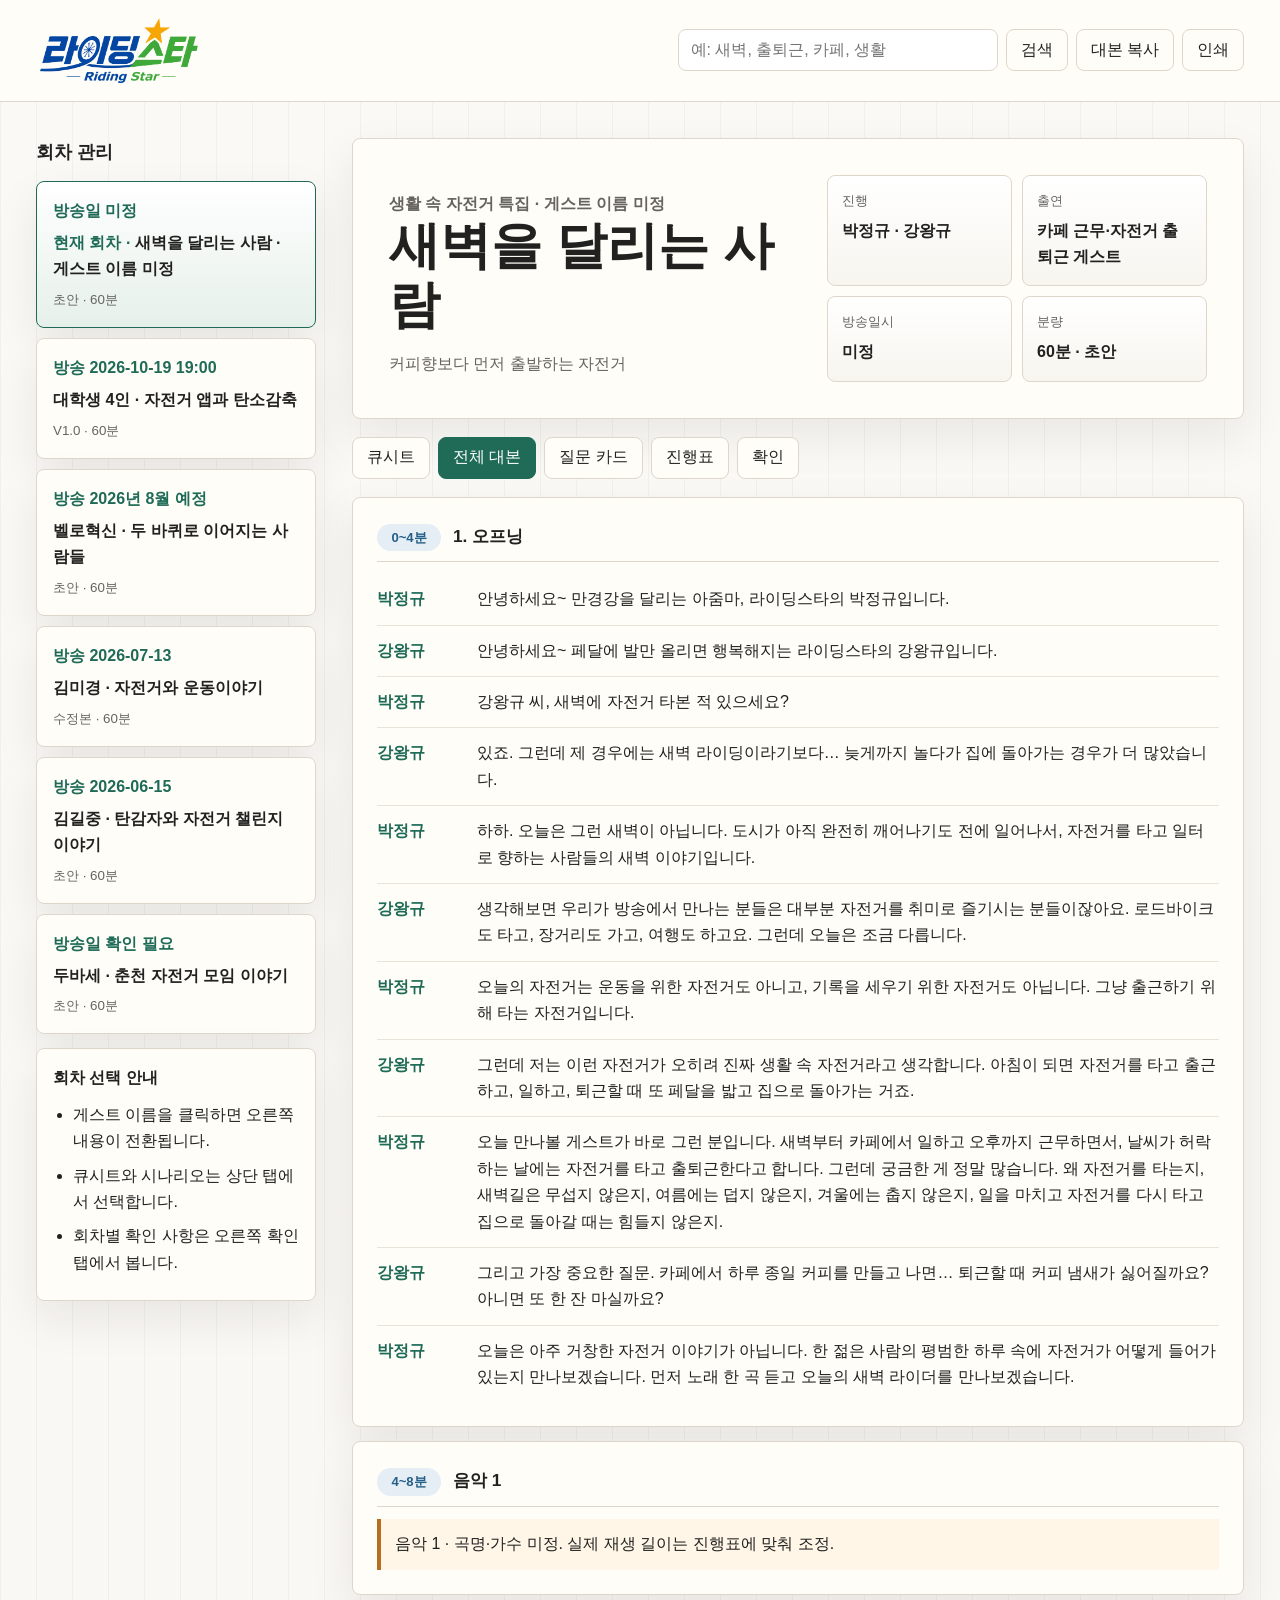
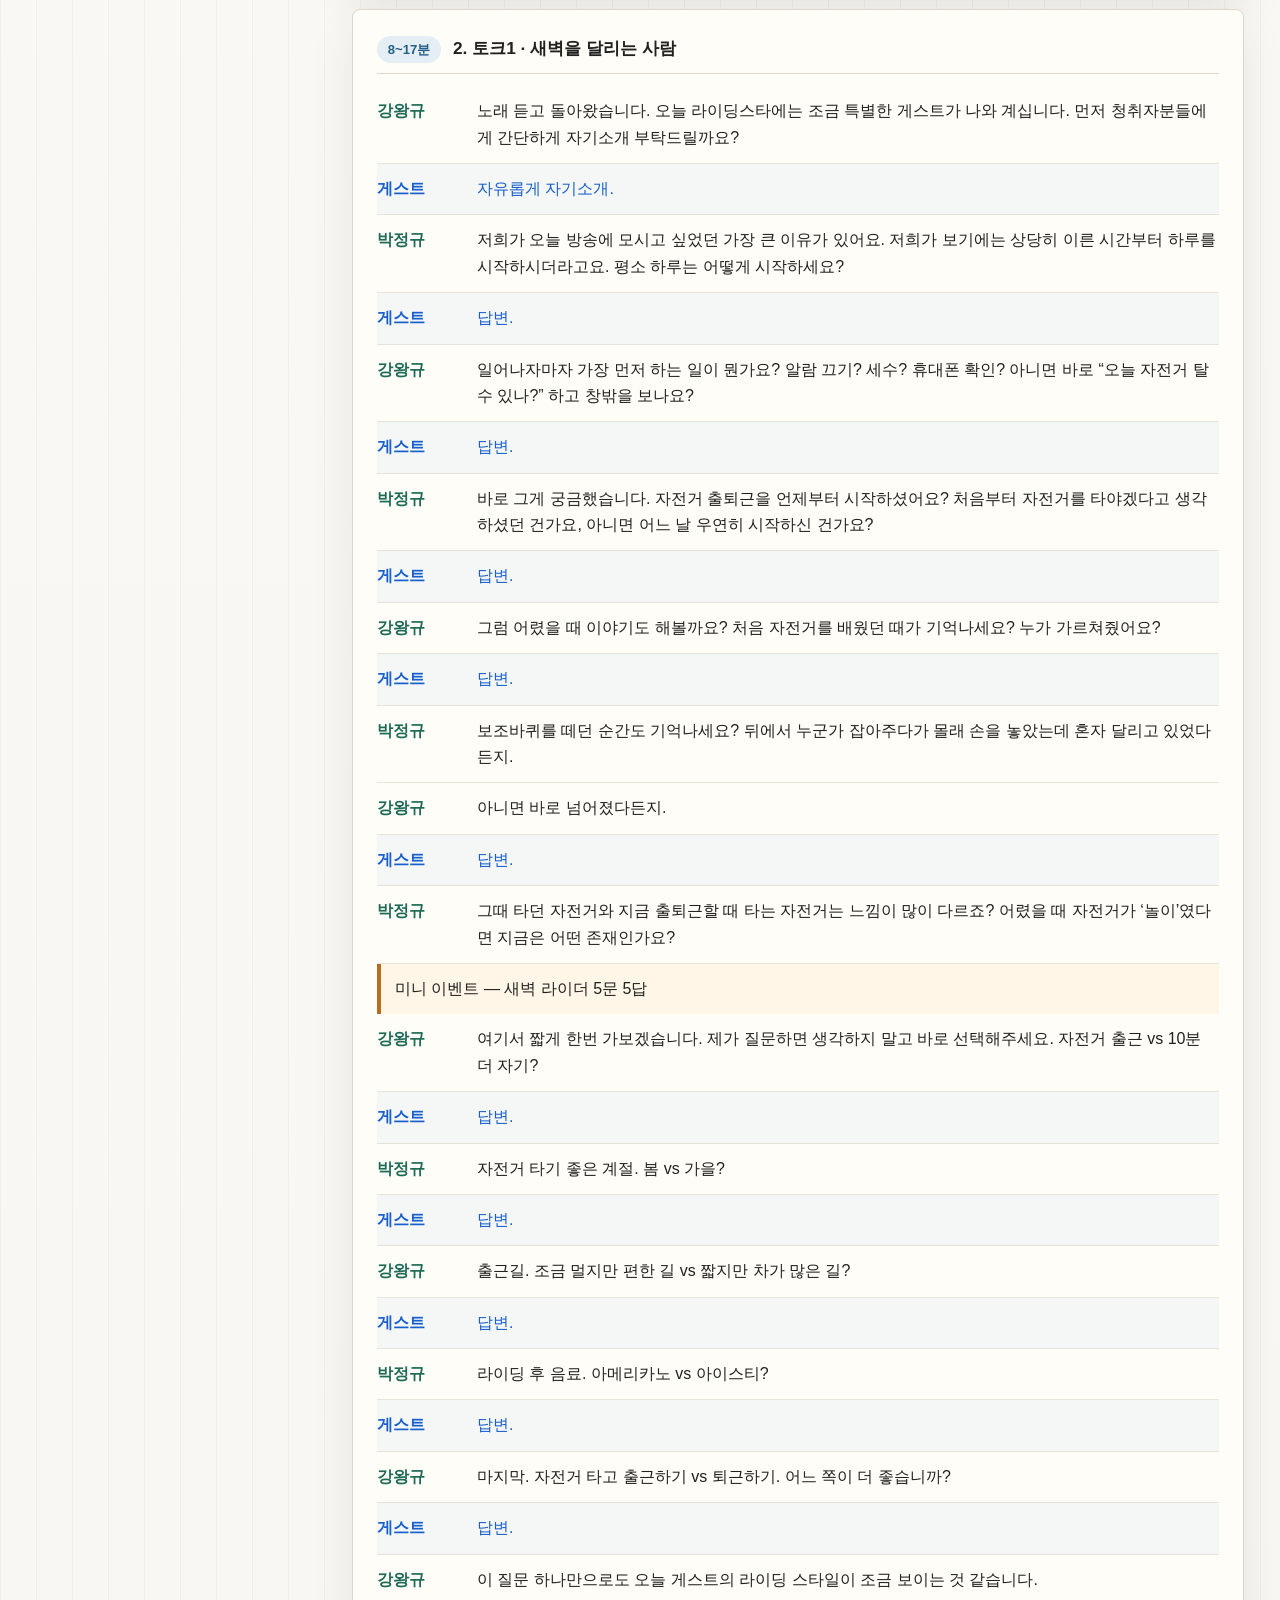
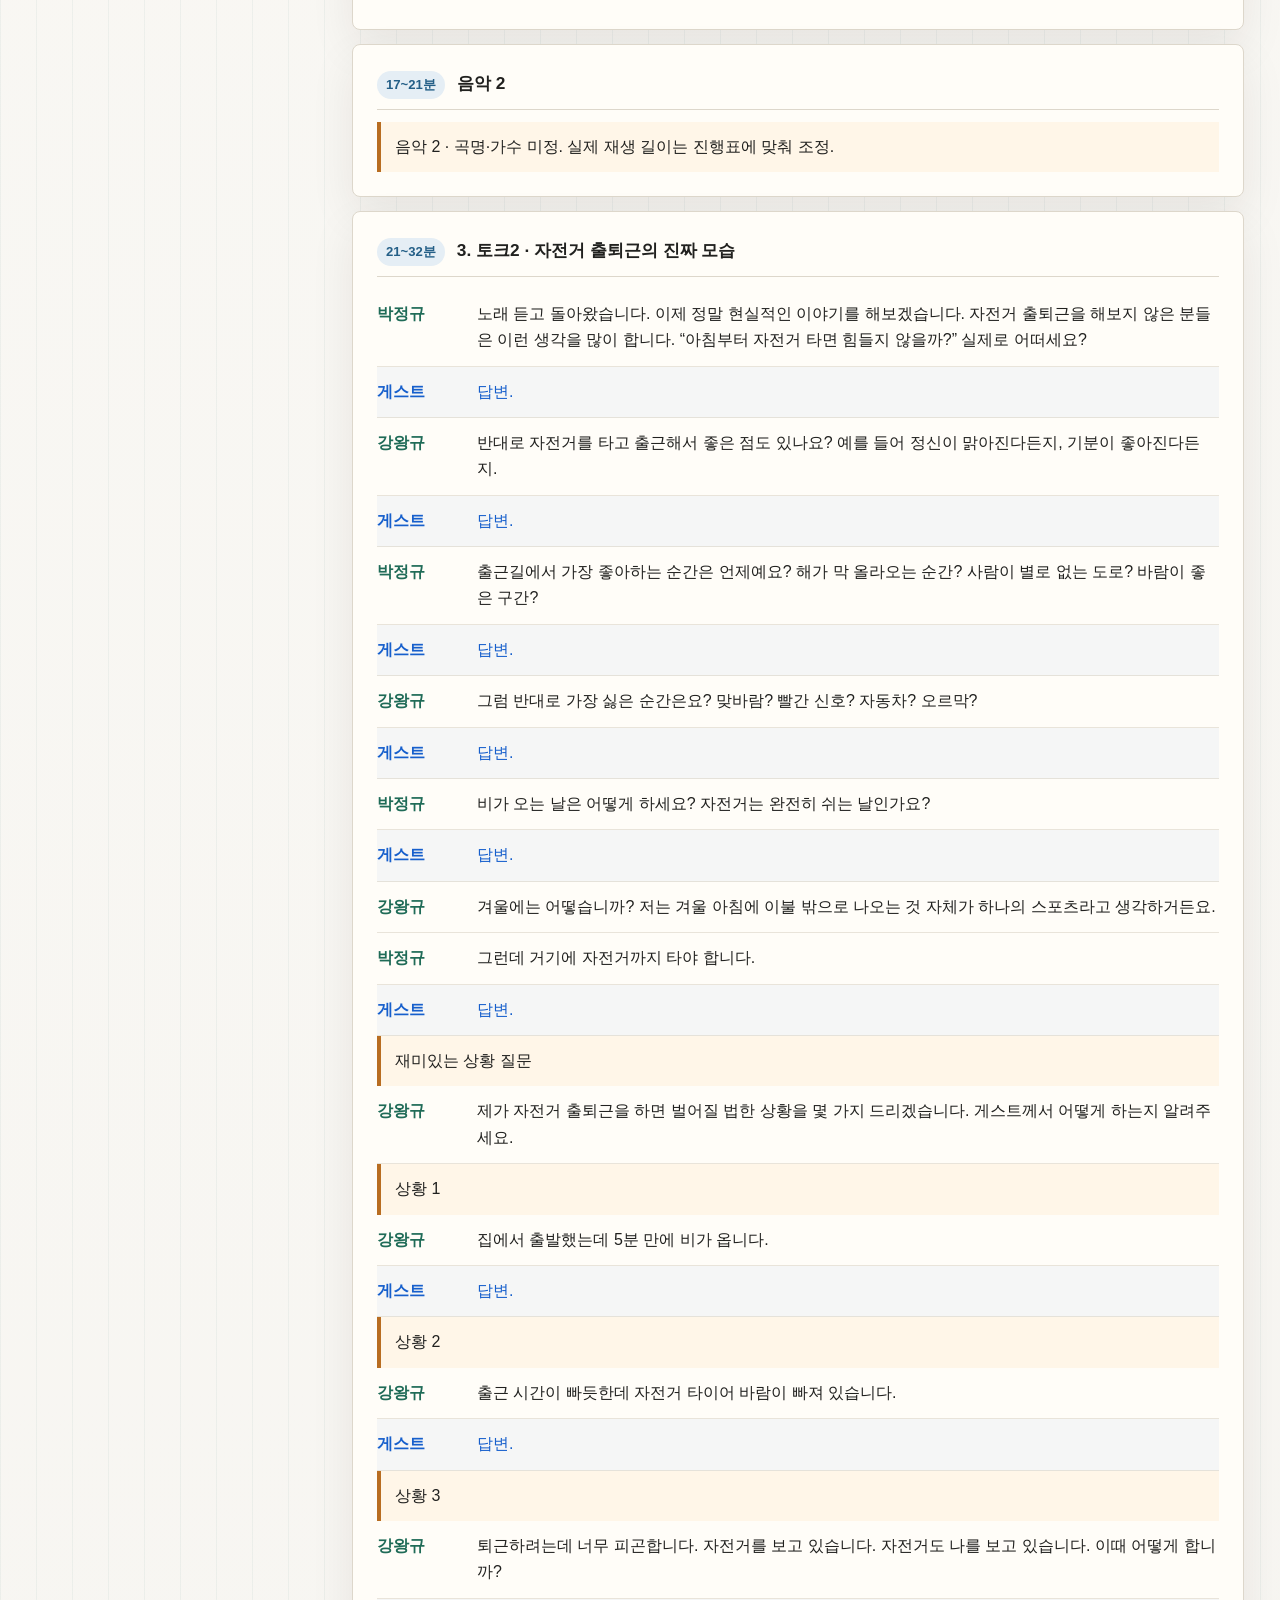
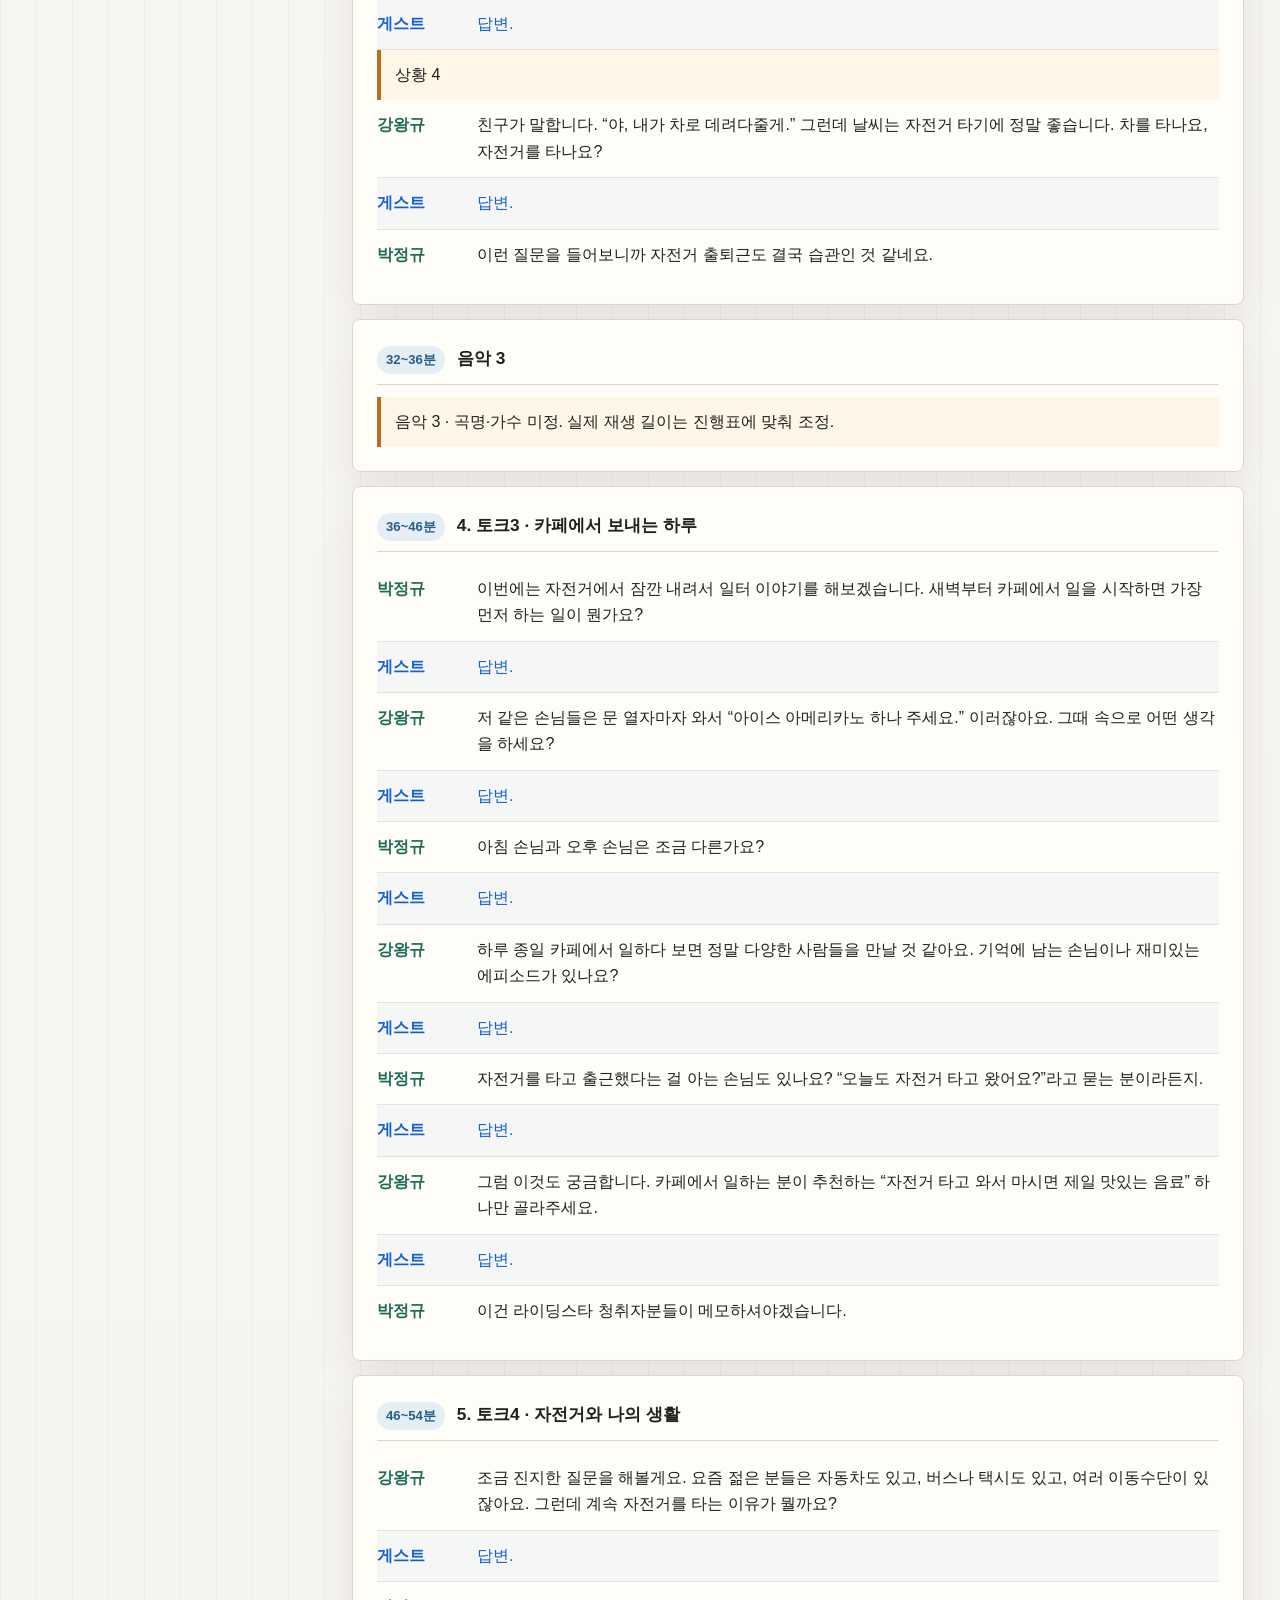
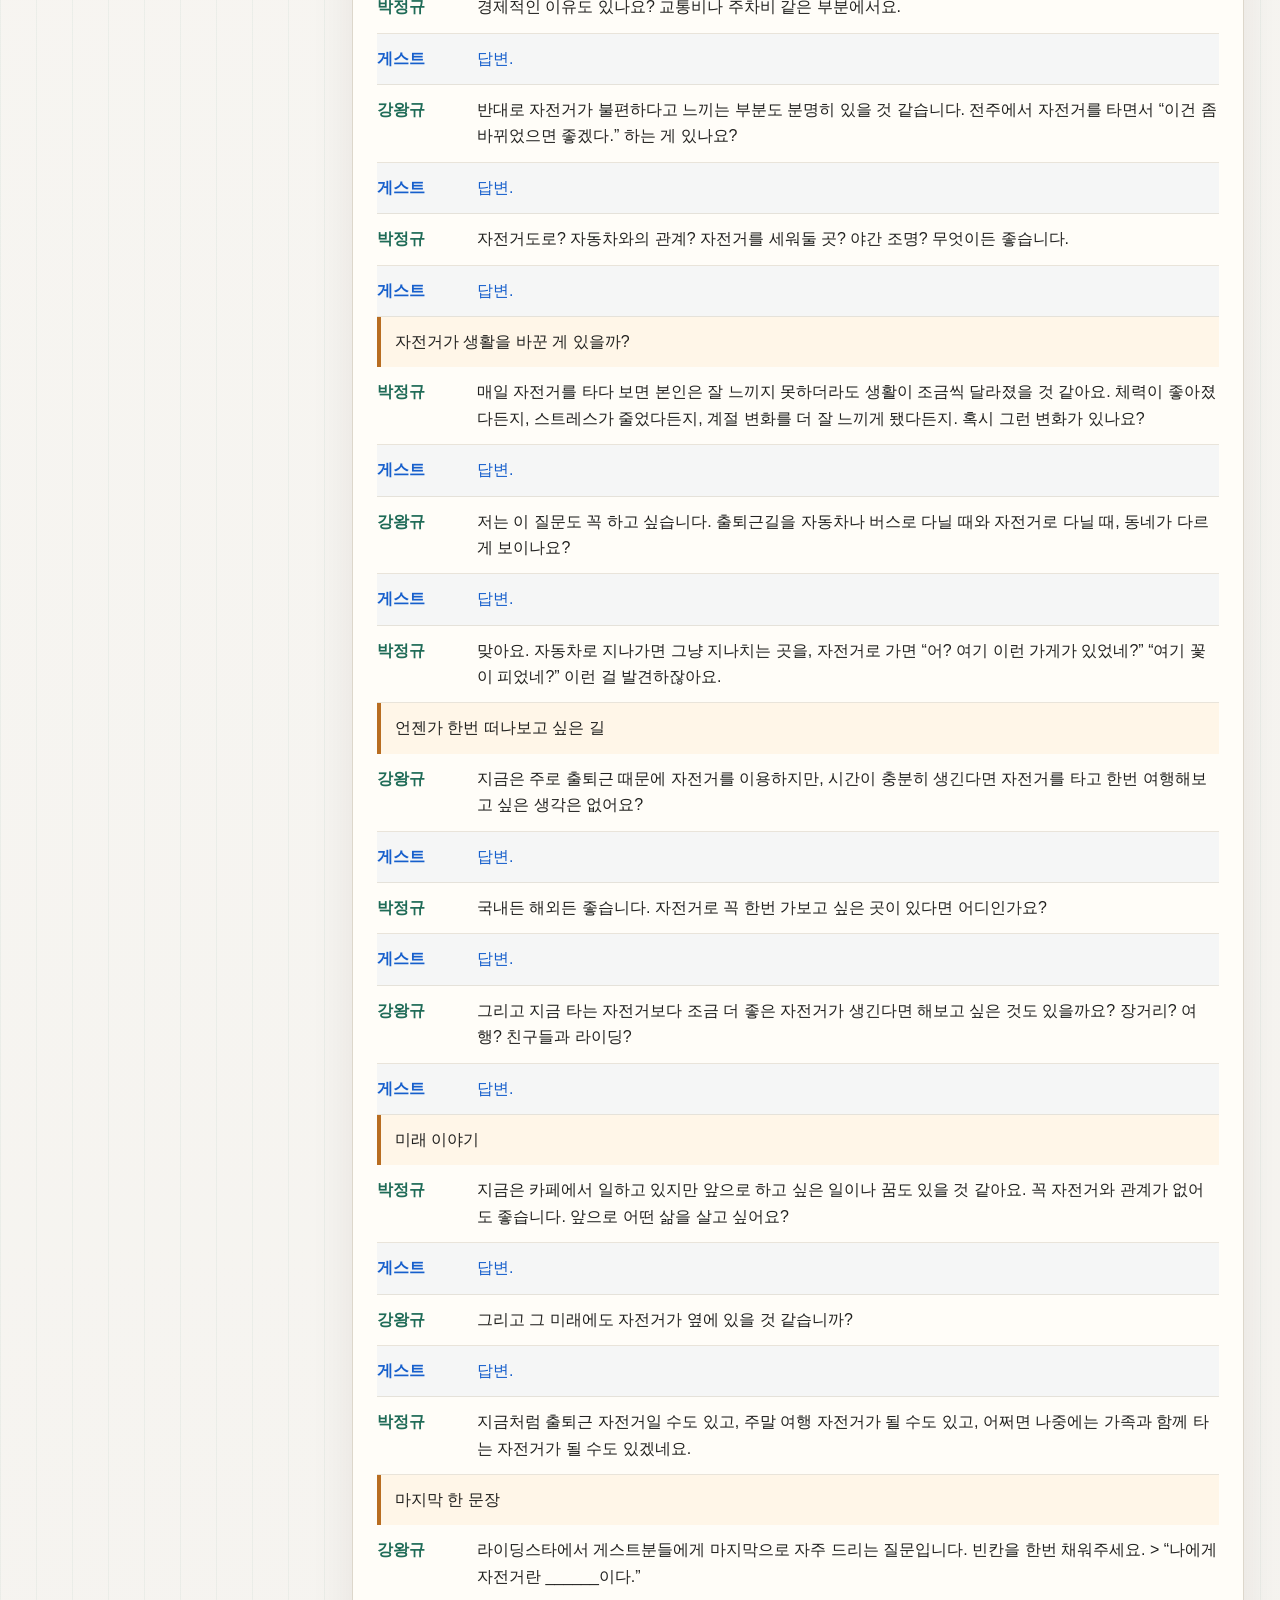
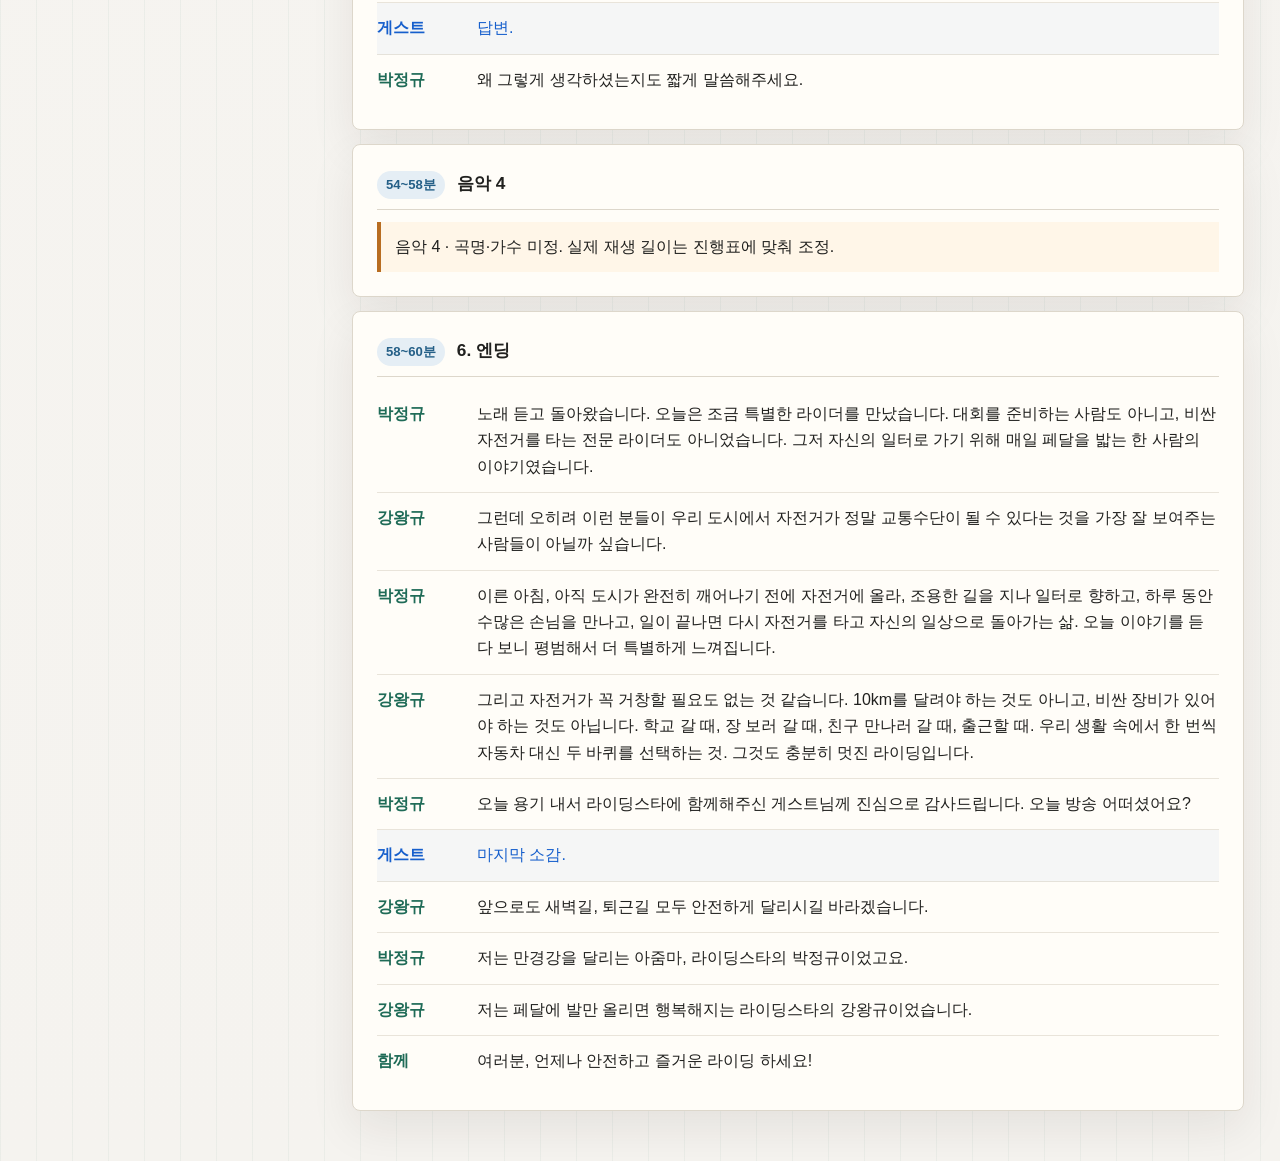
==== commit 42d38522: "V3.0" ====
--- a/index.html
+++ b/index.html
@@ -3,7 +3,7 @@
   <head>
     <meta charset="utf-8" />
     <meta name="viewport" content="width=device-width, initial-scale=1" />
-    <title>대학생 4인 · 자전거 앱과 탄소감축 | 라이딩스타</title>
+    <title>새벽을 달리는 사람 · 자전거 출퇴근 | 라이딩스타</title>
     <link rel="stylesheet" href="assets/styles.css" />
   </head>
   <body>
@@ -15,7 +15,7 @@
         <form class="search-form" role="search">
           <label class="search-label" for="script-search">검색</label>
           <div class="search-box">
-            <input id="script-search" type="search" placeholder="예: 대학생, 자전거 앱, 탄소감축, GPS" />
+            <input id="script-search" type="search" placeholder="예: 새벽, 출퇴근, 카페, 생활" />
             <button type="button" id="clear-search" class="search-clear" aria-label="검색어 지우기" hidden>×</button>
           </div>
           <button type="submit" id="search-submit">검색</button>
@@ -32,7 +32,12 @@
           <h1>회차 관리</h1>
           <button type="button" id="episode-menu-close" class="sidebar-close" aria-label="회차 관리 닫기">×</button>
         </div>
-        <a class="episode episode-switch current" href="index.html#script-view" data-episode-key="students" data-search-placeholder="예: 대학생, 자전거 앱, 탄소감축, GPS" aria-current="page">
+        <a class="episode episode-switch current" href="index.html#script-view" data-episode-key="dawn" data-search-placeholder="예: 새벽, 출퇴근, 카페, 생활" aria-current="page">
+          <span>방송일 미정</span>
+          <strong>새벽을 달리는 사람 · 게스트 이름 미정</strong>
+          <small>초안 · 60분</small>
+        </a>
+        <a class="episode episode-switch" href="student-bike-app.html#script-view" data-episode-key="students" data-search-placeholder="예: 대학생, 자전거 앱, 탄소감축, GPS">
           <span>방송 2026-10-19 19:00</span>
           <strong>대학생 4인 · 자전거 앱과 탄소감축</strong>
           <small>V1.0 · 60분</small>
@@ -70,14 +75,15 @@
       <main class="content">
         <section class="summary" aria-labelledby="page-title">
           <div>
-            <p class="eyebrow">방송 2026년 10월 19일 19시 · 대학생 4인 특집</p>
-            <h2 id="page-title">자전거 앱과 탄소감축</h2>
+            <p class="eyebrow">생활 속 자전거 특집 · 게스트 이름 미정</p>
+            <h2 id="page-title">새벽을 달리는 사람</h2>
+            <p>커피향보다 먼저 출발하는 자전거</p>
           </div>
           <dl class="meta-grid">
             <div><dt>진행</dt><dd>박정규 · 강왕규</dd></div>
-            <div><dt>출연</dt><dd>전북대 프로젝트팀 4명</dd></div>
-            <div><dt>방송일시</dt><dd>2026-10-19 19:00</dd></div>
-            <div><dt>분량</dt><dd>60분 · V1.0</dd></div>
+            <div><dt>출연</dt><dd>카페 근무·자전거 출퇴근 게스트</dd></div>
+            <div><dt>방송일시</dt><dd>미정</dd></div>
+            <div><dt>분량</dt><dd>60분 · 초안</dd></div>
           </dl>
         </section>
 
@@ -87,81 +93,86 @@
           <button type="button" data-view="questions-view">질문 카드</button>
           <button type="button" data-view="run-view">진행표</button>
           <button type="button" data-view="check-view">확인</button>
-          <button type="button" data-view="images-view">이미지 자료</button>
         </nav>
 
         <section id="cue-view" class="view cue-view" aria-label="큐시트" hidden>
           <article class="cue-sheet">
             <header class="cue-title">
-              <h3>[큐시트] 자전거앱 × 탄소감축 프로젝트 특집방송</h3>
+              <h3>[큐시트] 새벽을 달리는 사람</h3>
               <p>전주공동체라디오 <strong>93.5MHz</strong></p>
             </header>
             <table class="cue-meta" aria-label="큐시트 기본 정보">
               <tbody>
-                <tr><th>프로그램명</th><td>라이딩스타(자전거 앱과 탄소감축)</td></tr>
+                <tr><th>프로그램명</th><td>라이딩스타 · 커피향보다 먼저 출발하는 자전거</td></tr>
                 <tr><th>진행</th><td>박정규, 강왕규</td></tr>
-                <tr><th>출연</th><td><span class="guest-name">전북대학교 프로젝트팀 4명(학생 A·B·C·D)</span></td></tr>
-                <tr><th>녹음장소</th><td>전주공동체라디오 방송실</td></tr>
-                <tr><th>녹음일시</th><td>2026년 9월 28일(월) 18:30~20:00</td></tr>
-                <tr><th>방송일시</th><td>2026년 10월 19일 19시</td></tr>
+                <tr><th>출연</th><td><span class="guest-name">카페에서 근무하며 자전거로 출퇴근하는 게스트(이름 미정)</span></td></tr>
+                <tr><th>녹음장소</th><td>미정</td></tr>
+                <tr><th>녹음일시</th><td>미정</td></tr>
+                <tr><th>방송일시</th><td>미정</td></tr>
               </tbody>
             </table>
             <table class="cue-table" aria-label="큐시트 진행 흐름">
               <thead><tr><th>구성</th><th>시간</th><th>세부사항</th><th>출연</th></tr></thead>
               <tbody>
                 <tr>
-                  <td><strong>1. 오프닝</strong><small>어서오세요, 대학생 라이더 개발자들!</small></td>
+                  <td><strong>1. 오프닝</strong><small>커피향보다 먼저 출발하는 자전거</small></td>
                   <td>0~4분<br /><span>(4')</span></td>
-                  <td><ul><li>시그널 뮤직</li><li>진행자 인사와 대학생 4인의 자전거 앱 프로젝트 소개</li></ul></td>
+                  <td><ul><li>시그널 뮤직과 진행자 인사</li><li>기록보다 생활 속 자전거 이야기</li></ul></td>
                   <td>진행자</td>
                 </tr>
                 <tr>
-                  <td><strong>음악 1</strong><small>학생 추천 · 선곡 미정</small></td>
+                  <td><strong>음악 1</strong><small>선곡 미정</small></td>
                   <td>4~8분<br /><span>(4')</span></td>
-                  <td><ul><li>학생 추천 오프닝 곡</li></ul></td>
+                  <td><ul><li>첫 만남 전 음악</li></ul></td>
                   <td>진행자</td>
                 </tr>
                 <tr>
-                  <td><strong>2. 소개 &amp; 추억</strong><small>나의 자전거 이력서</small></td>
-                  <td>8~18분<br /><span>(10')</span></td>
-                  <td><ul><li>학생 4명 자기소개와 첫 자전거 추억</li><li>현재 이동수단과 마지막 라이딩</li><li>3초 선택: 자전거 이력서</li></ul></td>
-                  <td>진행자 &amp;<br /><span class="guest-name">학생 4명</span></td>
-                </tr>
-                <tr>
-                  <td><strong>음악 2</strong><small>학생 추천 · 선곡 미정</small></td>
-                  <td>18~22분<br /><span>(4')</span></td>
-                  <td><ul><li>학생 추천 전환곡</li></ul></td>
+                  <td><strong>2. 토크1 · 새벽을 달리는 사람</strong><small>하루의 시작과 첫 자전거 추억</small></td>
+                  <td>8~17분<br /><span>(9')</span></td>
+                  <td><ul><li>게스트 자기소개와 하루의 시작</li><li>자전거 출퇴근 계기와 어린 시절 추억</li><li>미니 이벤트: 새벽 라이더 5문 5답</li></ul></td>
+                  <td>진행자 &amp;<br /><span class="guest-name">게스트</span></td>
+                </tr>
+                <tr>
+                  <td><strong>음악 2</strong><small>선곡 미정</small></td>
+                  <td>17~21분<br /><span>(4')</span></td>
+                  <td><ul><li>자전거 출퇴근 이야기로 전환</li></ul></td>
                   <td>진행자</td>
                 </tr>
                 <tr>
-                  <td><strong>3. 자전거앱 × 탄소감축 프로젝트</strong><small>자전거 + 탄소감축 + 보상</small></td>
-                  <td>22~36분<br /><span>(14')</span></td>
-                  <td><ul><li>GPS·주행거리 기록과 탄소감축량 산정</li><li>포인트·경제적 보상 아이디어</li><li>개발 용어 없이 역할 설명, 10초 앱 영업</li></ul></td>
-                  <td>진행자 &amp;<br /><span class="guest-name">학생 4명</span></td>
-                </tr>
-                <tr>
-                  <td><strong>음악 3</strong><small>학생 추천 · 전주FM 안내</small></td>
-                  <td>36~40분<br /><span>(4')</span></td>
-                  <td><ul><li>학생 추천 전환곡</li><li>곡 뒤 전주공동체라디오 안내 멘트</li></ul></td>
+                  <td><strong>3. 토크2 · 자전거 출퇴근의 진짜 모습</strong><small>날씨, 체력, 현실적인 선택</small></td>
+                  <td>21~32분<br /><span>(11')</span></td>
+                  <td><ul><li>출퇴근의 좋은 점과 힘든 순간</li><li>비와 추위 등 날씨에 따른 선택</li><li>재미있는 상황 질문 4가지</li></ul></td>
+                  <td>진행자 &amp;<br /><span class="guest-name">게스트</span></td>
+                </tr>
+                <tr>
+                  <td><strong>음악 3</strong><small>선곡 미정</small></td>
+                  <td>32~36분<br /><span>(4')</span></td>
+                  <td><ul><li>카페에서 보내는 하루로 전환</li></ul></td>
                   <td>진행자</td>
                 </tr>
                 <tr>
-                  <td><strong>4. 직접 타보니 &amp; 미래</strong><small>개발자의 예상 vs 라이더의 현실</small></td>
-                  <td>40~54분<br /><span>(14')</span></td>
-                  <td><ul><li>GPS·거리·화면 꺼짐·저장 등 실제 테스트 오류</li><li>가장 먼저 개선할 기능과 새 기능</li><li>대학·지역·관광·자전거 출퇴근 활용</li></ul></td>
-                  <td>진행자 &amp;<br /><span class="guest-name">학생 4명</span></td>
-                </tr>
-                <tr>
-                  <td><strong>5. 클로징 멘트</strong><small>추억, 실험, 탄소저금</small></td>
-                  <td>54~56분<br /><span>(2')</span></td>
-                  <td><ul><li>오늘 이야기 정리</li><li>학생 4명의 미래 한마디와 끝인사</li></ul></td>
-                  <td>진행자 &amp;<br /><span class="guest-name">학생 4명</span></td>
-                </tr>
-                <tr>
-                  <td><strong>음악 4 (엔딩)</strong><small>진행자 추천 · 선곡 미정</small></td>
-                  <td>56~60분<br /><span>(4')</span></td>
-                  <td><ul><li>진행자 추천 엔딩 곡</li></ul></td>
+                  <td><strong>4. 토크3 · 카페에서 보내는 하루</strong><small>일터의 일상과 기억에 남는 손님</small></td>
+                  <td>36~46분<br /><span>(10')</span></td>
+                  <td><ul><li>카페의 아침 준비와 손님 이야기</li><li>자전거 출근을 아는 사람들의 반응</li><li>라이딩 후 마시고 싶은 음료</li></ul></td>
+                  <td>진행자 &amp;<br /><span class="guest-name">게스트</span></td>
+                </tr>
+                <tr>
+                  <td><strong>5. 토크4 · 자전거와 나의 생활</strong><small>이동의 선택, 생활의 변화, 미래의 꿈</small></td>
+                  <td>46~54분<br /><span>(8')</span></td>
+                  <td><ul><li>자전거를 선택하는 이유와 도시의 개선점</li><li>일상의 변화와 떠나보고 싶은 길</li><li>미래의 꿈과 ‘나에게 자전거란’ 한 문장</li></ul></td>
+                  <td>진행자 &amp;<br /><span class="guest-name">게스트</span></td>
+                </tr>
+                <tr>
+                  <td><strong>음악 4</strong><small>선곡 미정</small></td>
+                  <td>54~58분<br /><span>(4')</span></td>
+                  <td><ul><li>토크를 마무리하는 음악</li></ul></td>
                   <td>진행자</td>
+                </tr>
+                <tr>
+                  <td><strong>6. 엔딩</strong><small>평범해서 더 특별한 생활 속 라이딩</small></td>
+                  <td>58~60분<br /><span>(2')</span></td>
+                  <td><ul><li>오늘 이야기 정리와 게스트 소감</li><li>박정규·강왕규 끝인사</li></ul></td>
+                  <td>진행자 &amp;<br /><span class="guest-name">게스트</span></td>
                 </tr>
               </tbody>
             </table>
@@ -170,97 +181,167 @@
 
         <section id="script-view" class="view active" aria-label="전체 대본">
           <article id="script-copy-source">
-            <section class="script-block">
+            <section class="script-block" data-start="0" data-end="4">
               <header><span>0~4분</span><h3>1. 오프닝</h3></header>
               <p class="line"><b>박정규</b><span>안녕하세요~ 만경강을 달리는 아줌마, 라이딩스타의 박정규입니다.</span></p>
-              <p class="line"><b>강왕규</b><span>여러분~ 안녕하세요. 페달에 발만 올리면 세상에서 제일 행복해지는 남자, 라이딩스타의 강왕규입니다.</span></p>
-              <p class="line"><b>박정규</b><span>오늘 스튜디오는 평소보다 훨씬 젊어졌습니다. 대학생 네 분이 한꺼번에 나오셨거든요. 그런데 오늘의 주제가 조금 독특합니다. “자전거를 매일 타는 것도 아닌 대학생들이 자전거 앱을 만든다?”입니다.</span></p>
-              <p class="line"><b>강왕규</b><span>맞아요~ 자전거 대회 우승자 네 분도 아니고, 매일 100km씩 달리는 선수들도 아닙니다. 평소에는 버스도 타고 자동차도 타고 걸어 다니는 평범한 대학생들이에요. 그런데 요즘 이 친구들이 휴대폰보다 더 자주 보는 게 자전거 주행 테스트 화면이라고 합니다.</span></p>
-              <p class="line"><b>박정규</b><span>생각해보면 우리 모두 어릴 때는 자전거를 꽤 많이 탔죠. 보조바퀴 떼던 날, 친구 따라 동네를 한 바퀴 돌던 날, 넘어져 무릎이 까졌던 날까지. 그때 자전거는 운동기구라기보다 내가 갈 수 있는 세상을 넓혀주는 첫 번째 교통수단이었습니다.</span></p>
-              <p class="line"><b>강왕규</b><span>그런데 대학생이 되면 상황이 달라집니다. 버스, 자동차, 택시, 킥보드, 도보까지 이동 방법이 많아지면서 자전거가 어느 순간 “어릴 때 타던 것”이나 “가끔 운동할 때 타는 것”이 되기도 하죠.</span></p>
-              <p class="line"><b>박정규</b><span>그런데 오늘의 네 학생은 그 자전거를 다시 꺼냈습니다. 이번에는 그냥 타기 위해서가 아니라, 자전거를 타면 이동거리와 경로를 기록하고 자동차 대신 자전거를 이용해 줄인 탄소량을 계산하는 앱을 직접 만들기 위해서입니다.</span></p>
-              <p class="line"><b>강왕규</b><span>더 재미있는 건 그 다음입니다. 줄인 탄소량을 그냥 숫자로 보여주는 데서 끝나는 게 아니라, 경제적 가치나 포인트 같은 보상으로 바꿔 사용자에게 돌려줄 수 없을까? 쉽게 말하면 “자전거 탄 만큼 탄소를 저금하는 앱”인 셈이죠.</span></p>
-              <p class="line"><b>박정규</b><span>아직은 초안을 만들고 직접 타보면서 오류를 찾고, 고치고, 다시 달려보는 과정입니다. 완성품을 자랑하는 방송이 아니라 “우리가 만들었는데 우리가 타보니 이런 일이 생겼다!”는 좌충우돌 개발기를 들어보려고 합니다.</span></p>
-              <p class="line"><b>강왕규</b><span>오늘 방송은 기술 강의 아닙니다. GPS가 뭔지 몰라도 됩니다. 네 학생의 어린 시절 자전거 추억부터, 요즘 이동생활, 앱을 만들다 생긴 황당한 오류, 그리고 이 앱이 앞으로 어디까지 갈 수 있을지 예능처럼 쉽고 재미있게 풀어보겠습니다.</span></p>
-              <p class="line"><b>박정규</b><span>자, 대학생들의 자전거와 탄소저금 프로젝트! 노래 한 곡 듣고 네 명의 주인공을 만나보겠습니다. 잠시 후 가을바람 산들산들 하는 노래 한 곡 듣고~ 본격적으로 달려보겠습니다.</span></p>
-            </section>
-
-            <section class="script-block">
+              <p class="line"><b>강왕규</b><span>안녕하세요~ 페달에 발만 올리면 행복해지는 라이딩스타의 강왕규입니다.</span></p>
+              <p class="line"><b>박정규</b><span>강왕규 씨, 새벽에 자전거 타본 적 있으세요?</span></p>
+              <p class="line"><b>강왕규</b><span>있죠. 그런데 제 경우에는 새벽 라이딩이라기보다… 늦게까지 놀다가 집에 돌아가는 경우가 더 많았습니다.</span></p>
+              <p class="line"><b>박정규</b><span>하하. 오늘은 그런 새벽이 아닙니다. 도시가 아직 완전히 깨어나기도 전에 일어나서, 자전거를 타고 일터로 향하는 사람들의 새벽 이야기입니다.</span></p>
+              <p class="line"><b>강왕규</b><span>생각해보면 우리가 방송에서 만나는 분들은 대부분 자전거를 취미로 즐기시는 분들이잖아요. 로드바이크도 타고, 장거리도 가고, 여행도 하고요. 그런데 오늘은 조금 다릅니다.</span></p>
+              <p class="line"><b>박정규</b><span>오늘의 자전거는 운동을 위한 자전거도 아니고, 기록을 세우기 위한 자전거도 아닙니다. 그냥 출근하기 위해 타는 자전거입니다.</span></p>
+              <p class="line"><b>강왕규</b><span>그런데 저는 이런 자전거가 오히려 진짜 생활 속 자전거라고 생각합니다. 아침이 되면 자전거를 타고 출근하고, 일하고, 퇴근할 때 또 페달을 밟고 집으로 돌아가는 거죠.</span></p>
+              <p class="line"><b>박정규</b><span>오늘 만나볼 게스트가 바로 그런 분입니다. 새벽부터 카페에서 일하고 오후까지 근무하면서, 날씨가 허락하는 날에는 자전거를 타고 출퇴근한다고 합니다. 그런데 궁금한 게 정말 많습니다. 왜 자전거를 타는지, 새벽길은 무섭지 않은지, 여름에는 덥지 않은지, 겨울에는 춥지 않은지, 일을 마치고 자전거를 다시 타고 집으로 돌아갈 때는 힘들지 않은지.</span></p>
+              <p class="line"><b>강왕규</b><span>그리고 가장 중요한 질문. 카페에서 하루 종일 커피를 만들고 나면… 퇴근할 때 커피 냄새가 싫어질까요? 아니면 또 한 잔 마실까요?</span></p>
+              <p class="line"><b>박정규</b><span>오늘은 아주 거창한 자전거 이야기가 아닙니다. 한 젊은 사람의 평범한 하루 속에 자전거가 어떻게 들어가 있는지 만나보겠습니다. 먼저 노래 한 곡 듣고 오늘의 새벽 라이더를 만나보겠습니다.</span></p>
+            </section>
+
+            <section class="script-block" data-start="4" data-end="8">
               <header><span>4~8분</span><h3>음악 1</h3></header>
-              <p class="cue">(볼륨 올리며 ~)</p>
-              <p class="cue">학생 추천 음악 – &lt;000000&gt;</p>
-            </section>
-
-            <section class="script-block">
-              <header><span>8~18분</span><h3>2. 소개 &amp; 추억</h3></header>
-              <p class="line"><b>박정규</b><span>노래 듣고 돌아왔습니다. 오늘은 대학생 네 분과 함께합니다. 일단 자기소개 부탁드릴께요. 간단하게 이름과 대학교 전공 등을 말해주세요. 한사람씩~</span></p>
-              <p class="line"><b>강왕규</b><span>자~ 첫 번째 확인 들어갑니다. 네 분 중 평소에도 자전거를 자주 타던 사람, 손! 자전거 앱 개발팀인데 손이 몇 개 올라오는지 라디오라서 안 보이지만 제가 아주 정확하게 중계해드리겠습니다. (웃음)</span></p>
-              <p class="line"><b>박정규</b><span>어릴 때 자전거 처음 배웠던 기억이 있나요? 누구에게 배웠는지, 보조바퀴를 떼던 날이 기억나는지, 어렸을 때 자전거로 가장 멀리 가본 곳은 어디였나요? 그 어린 시절 자전거는 여러분에게 어떤 존재였나요?</span></p>
-              <p class="line"><b>강왕규</b><span>그럼 요즘은 학교나 약속 장소에 갈 때 주로 뭘 타나요? 자동차, 버스, 도보, 자전거, 아니면 다른 이동수단? 그리고 자전거가 여러분의 일상에서 어느 정도 비중이었는지도 궁금합니다.</span></p>
-              <p class="line"><b>박정규</b><span>프로젝트를 시작하기 전에는 자전거를 어떻게 생각했나요? “어릴 때 타던 것”, “운동”, “교통수단”, “힘든 것”, “라이더들만 타는 것” 중 어떤 이미지에 가까웠나요?</span></p>
-              <p class="line guest-line"><b>학생 A·B·C·D</b><span>각자의 자전거 추억, 현재 이동수단, 프로젝트 전 자전거에 대한 인상을 자유롭게 이야기.</span></p>
-              <p class="line"><b>강왕규</b><span>여기서 예능식 ‘자전거 이력서’ 갑니다! 오르막이 나오면 ① 끝까지 탄다 ② 기어를 바꾼다 ③ 친구 기다린다며 쉰다 ④ 바로 내린다. 또 자전거 타고 가다가 맛집 발견하면? ① 그냥 간다 ② 멈춘다 ③ 사진을 찍는다 ④ 기타</span></p>
-              <p class="line guest-line"><b>학생 A·B·C·D</b><span>3초 안에 선택하고 이유는 짧게! 서로의 답을 듣고 가장 예상 밖의 선택에 한마디씩 덧붙인다.</span></p>
-              <p class="line"><b>박정규</b><span>이렇게 이야기하고 나니 궁금해집니다. 앱을 만들기 위해 실제로 자전거를 다시 타보았나요? 타보았다면 “내가 알던 자전거와 다르네”라고 느낀 점이 있었나요?</span></p>
-            </section>
-
-            <section class="script-block">
-              <header><span>18~22분</span><h3>음악 2</h3></header>
-              <p class="cue">000000 – &lt;000&gt;</p>
-            </section>
-
-            <section class="script-block">
-              <header><span>22~36분</span><h3>3. 자전거앱 × 탄소감축 프로젝트</h3></header>
-              <p class="line"><b>강왕규</b><span>이제 본론으로 들어가 이야기 해보겠습니다. 처음 “자전거 이동거리와 탄소감축량을 결합해서 보상까지 연결해보자”는 프로젝트 이야기를 들었을 때 솔직히 어떤 생각이 들었나요? 재미있겠다 였나요?, 아니면 “이게 진짜 될까?”였나요?, “왜 하필 자전거?”, “일이 커질거 같은데..”</span></p>
-              <p class="line"><b>박정규</b><span>듣고 계신 분들 중에 “그래서 도대체 무슨 앱이라는 거야?”하시는 분들이 있을 것 같은데요. 아주 쉽게 설명해보겠습니다. 예를 들어 5km 떨어진 곳을 자동차 대신 자전거로 갔다면 앱은 주행거리와 이동기록을 바탕으로 자동차를 이용했을 때와 비교해 줄였다고 볼 수 있는 탄소량을 계산하는 겁니다.</span></p>
-              <p class="line guest-line"><b>학생 A·B·C·D</b><span>프로젝트를 처음 들었을 때의 솔직한 반응과 각자가 이해한 앱의 핵심을 짧게 답변.</span></p>
-              <p class="line"><b>박정규</b><span>핵심은 세 단계로 볼 수 있겠네요. “자전거를 탄다 → 탄소감축량을 계산한다 → 그 가치를 포인트나 경제적 보상과 연결한다.” 만보기 앱이 걸음 수를 포인트로 바꾸는 것처럼 자전거 이동을 친환경 실천으로 보상해보자는 아이디어입니다.</span></p>
-              <p class="cue">만보기 앱의 종류(대표 앱들)</p>
-              <p class="line guest-line"><b>학생</b><span>현재 프로토타입에서 구현한 기능과 아직 검증하거나 고쳐야 할 부분을 어려운 기술용어 없이 설명.</span></p>
-              <p class="line"><b>강왕규</b><span>➊ 혹시, 네 명 중에서 이 아이디어를 듣고 가장 가능성이 있다고 생각한 사람은? ➋ 반대로 ‘이게 진짜 될까?’라고 의심했던 사람은? ➌ 개발하면서 ‘생각보다 어려울거 같은데’라고 느낀 부분이 있을까요?</span></p>
-              <p class="line"><b>강왕규</b><span>그런데 앱은 혼자 만드는 게 아니잖아요. 네 분은 각각 어떤 역할을 맡았나요? 단, 지금부터 “프론트엔드, 백엔드, API” 같은 개발 용어 금지! 초등학생도 알아듣게 자기 역할을 설명해주세요.</span></p>
-              <p class="line guest-line"><b>학생</b><span>➊ “저는 앱이 안 죽게 만드는 사람”, ➋“저는 버튼이 예쁘고 누르기 쉽게 만드는 사람”, ➌“저는 기록이 사라지지 않게 지키는 사람”, ➍“저는 사용자가 어디를 달렸는지 지도에 보여주는 사람”, ➎“저는 잘 돌아가는지 망가뜨려보는 사람” 이 중에서 골라 설명</span></p>
-              <p class="line"><b>강왕규</b><span>이번에는 ‘10초 앱 영업’입니다. 만약에, 길에서 처음 만난 사람에게 10초 안에 “이 앱을 깔도록 만들어야 할 때 어떻게 말하실 거죠?”</span></p>
-              <p class="line guest-line"><b>학생 A·B·C·D</b><span>10초씩 앱 홍보 멘트. 진행자는 재미·이해도·설득력을 기준으로 가볍게 리액션.</span></p>
-              <p class="line"><b>박정규</b><span>만약 자전거 탄 만큼 실제 보상이 생긴다면 대학생들은 더 많이 탈까요? 현금, 커피 쿠폰, 편의점 쿠폰, 학교 식권, 지역화폐, 자전거 정비 할인 중 여러분이라면 무엇을 받고 싶나요?</span></p>
-              <p class="line"><b>강왕규</b><span>그리고 돈보다 더 중요한 것도 있겠죠. 내가 이번 달 자동차 대신 자전거를 타서 탄소를 얼마나 줄였는지 눈으로 보는 것만으로도 행동을 바꾸는 계기가 될까요?</span></p>
-            </section>
-
-            <section class="script-block">
-              <header><span>36~40분</span><h3>음악 3</h3></header>
-              <p class="cue">00000 – &lt;000 000&gt;</p>
-              <p class="cue">지금 여러분은 전주 시민들의 이야기를 전하는 전주공동체라디오 FM93.5MHz와 함께하고 계십니다.</p>
-              <p class="cue">우리 동네의 소식과 다양한 생활 정보를 전주 시민들의 목소리로 전달하는 전주공동체라디오!</p>
-              <p class="cue">이 방송은 시민 여러분의 자발적인 후원으로 이어지고 있습니다.</p>
-              <p class="cue">여러분의 관심과 응원이 곧 방송의 힘이 됩니다.</p>
-              <p class="cue">늘 가까이에서 함께하는 전주공동체라디오, 앞으로도 많은 관심과 참여, 그리고 따뜻한 응원 부탁드립니다.</p>
-            </section>
-
-            <section class="script-block">
-              <header><span>40~54분</span><h3>4. 직접 타보니 &amp; 미래</h3></header>
-              <p class="line"><b>강왕규</b><span>노래 듣고 돌아왔습니다. 자, 이제 개발자에게 난해한 시간입니다. 앱을 만들고 테스트를 해봤나요? “컴퓨터에서는 됐는데 밖에 나가니 왜 안 되지?” 실제 자전거를 타고 앱을 테스트한 첫날, 가장 먼저 발견한 문제는 무엇이었나요?</span></p>
-              <p class="line guest-line"><b>학생 A·B·C·D</b><span>실제 주행 테스트에서 경험한 문제와 첫인상을 자유롭게 답변.</span></p>
-              <p class="line"><b>박정규</b><span>GPS 위치가 튄다든지, 실제 거리와 기록이 다르다든지, 화면을 끄면 기록이 달라진다든지, 저장이나 로그인에서 문제가 생기는 등 예상하지 못한 상황이 있었을 것 같아요. 가장 황당했던 오류 하나씩만 골라볼까요? 배터리 사용량, 지도 표시, 서버 통신, 기록 저장, 사용자 실수 등</span></p>
-              <p class="line guest-line"><b>학생 A·B·C·D</b><span>실제로 발생한 오류만 이야기하고, 왜 문제라고 느꼈는지 사용자 입장에서 설명.</span></p>
-              <p class="line"><b>박정규</b><span>오류를 발견한 뒤에는 다시 고치고 다시 타보는 과정이 이어집니다. 현재 가장 먼저 개선하고 싶은 기능 하나, 새로 넣고 싶은 기능 하나, 그리고 이 앱이 대학·지역사회·관광·자전거 출퇴근 같은 곳에서 어떻게 활용되면 좋을지 한 명씩 이야기해 주세요.</span></p>
-              <p class="cue">예능 코너: 개발자의 예상 vs 라이더의 현실</p>
-              <p class="cue">“사용자는 출발 전에 시작 버튼을 누를 것이다”→그냥 출발 / “배터리는 충분할 것이다”→12% / “정해진 길로 갈 것이다”→갑자기 편의점 / “도착하면 종료 버튼을 누를 것이다”→집에서 밥 먹고 생각남!</p>
-            </section>
-
-            <section class="script-block">
-              <header><span>54~56분</span><h3>5. 클로징 멘트</h3></header>
-              <p class="line"><b>박정규</b><span>어느덧 마무리할 시간이 됐습니다. 오늘은 전문 라이더가 아니라, 어릴 때 자전거를 타고 지금은 다양한 이동수단을 이용하는 평범한 대학생 네 명과 함께했습니다. 그런데 이 친구들이 다시 자전거에 올라탄 이유가 “앱을 제대로 만들기 위해서”라는 점이 참 재미있었습니다.</span></p>
-              <p class="line"><b>강왕규</b><span>오늘 방송을 세 단어로 정리하면 “추억, 실험, 탄소저금”입니다. 어릴 적 자전거 추억에서 시작해 직접 앱을 만들고, 밖에 나가 타보고, 오류를 찾고, 다시 고치는 과정까지. 앱 개발도 자전거와 비슷하네요. 처음부터 100km를 달리는 게 아니라 5km, 10km씩 늘려가는 겁니다.</span></p>
-              <p class="line"><b>박정규</b><span>지금 만든 초안이 앞으로 어떤 모습으로 발전할지는 아직 모릅니다. 하지만 자전거 한 번 탄 것이 운동으로 끝나는 게 아니라 탄소를 줄이고, 지역을 여행하고, 작은 보상으로 이어지는 새로운 이동문화가 될 가능성을 학생들과 함께 시험해보고 있습니다.</span></p>
-              <p class="line guest-line"><b>학생</b><span>“우리 앱이 완성된다면 나는 ○○했으면 좋겠다.”를 한 문장씩 말하며 미래 포부를 전한다.</span></p>
-              <p class="line"><b>강왕규</b><span>오늘 함께한 대학생 네 분, 고생 많으셨습니다. 다음 테스트에서는 앱도 덜 튕기고, 여러분 체력도 덜 튕기길 바라겠습니다. (웃음) 지금까지 전주공동체라디오 FM 93.5MHz 라이딩스타, 안장 위에만 올라가면 행복해지는 강왕규였고요.</span></p>
-              <p class="line"><b>박정규</b><span>저는 만경강의 은빛 물결을 사랑하는 아줌마 박정규였습니다.</span></p>
-              <p class="line"><b>함께</b><span>작은 페달 한 번이 건강도, 탄소도, 우리 동네도 바꿀 수 있습니다. 언제나 안전하게 달리시고 다음 방송에서 또 건강한 웃음으로 만나요~!!</span></p>
-            </section>
-
-            <section class="script-block">
-              <header><span>56~60분</span><h3>음악 4 (엔딩)</h3></header>
-              <p class="cue">00000 – &lt;00000&gt;</p>
+              <p class="cue">음악 1 · 곡명·가수 미정. 실제 재생 길이는 진행표에 맞춰 조정.</p>
+            </section>
+
+            <section class="script-block" data-start="8" data-end="17">
+              <header><span>8~17분</span><h3>2. 토크1 · 새벽을 달리는 사람</h3></header>
+              <p class="line"><b>강왕규</b><span>노래 듣고 돌아왔습니다. 오늘 라이딩스타에는 조금 특별한 게스트가 나와 계십니다. 먼저 청취자분들에게 간단하게 자기소개 부탁드릴까요?</span></p>
+              <p class="line guest-line"><b>게스트</b><span>자유롭게 자기소개.</span></p>
+              <p class="line"><b>박정규</b><span>저희가 오늘 방송에 모시고 싶었던 가장 큰 이유가 있어요. 저희가 보기에는 상당히 이른 시간부터 하루를 시작하시더라고요. 평소 하루는 어떻게 시작하세요?</span></p>
+              <p class="line guest-line"><b>게스트</b><span>답변.</span></p>
+              <p class="line"><b>강왕규</b><span>일어나자마자 가장 먼저 하는 일이 뭔가요? 알람 끄기? 세수? 휴대폰 확인? 아니면 바로 “오늘 자전거 탈 수 있나?” 하고 창밖을 보나요?</span></p>
+              <p class="line guest-line"><b>게스트</b><span>답변.</span></p>
+              <p class="line"><b>박정규</b><span>바로 그게 궁금했습니다. 자전거 출퇴근을 언제부터 시작하셨어요? 처음부터 자전거를 타야겠다고 생각하셨던 건가요, 아니면 어느 날 우연히 시작하신 건가요?</span></p>
+              <p class="line guest-line"><b>게스트</b><span>답변.</span></p>
+              <p class="line"><b>강왕규</b><span>그럼 어렸을 때 이야기도 해볼까요? 처음 자전거를 배웠던 때가 기억나세요? 누가 가르쳐줬어요?</span></p>
+              <p class="line guest-line"><b>게스트</b><span>답변.</span></p>
+              <p class="line"><b>박정규</b><span>보조바퀴를 떼던 순간도 기억나세요? 뒤에서 누군가 잡아주다가 몰래 손을 놓았는데 혼자 달리고 있었다든지.</span></p>
+              <p class="line"><b>강왕규</b><span>아니면 바로 넘어졌다든지.</span></p>
+              <p class="line guest-line"><b>게스트</b><span>답변.</span></p>
+              <p class="line"><b>박정규</b><span>그때 타던 자전거와 지금 출퇴근할 때 타는 자전거는 느낌이 많이 다르죠? 어렸을 때 자전거가 ‘놀이’였다면 지금은 어떤 존재인가요?</span></p>
+              <p class="cue">미니 이벤트 ― 새벽 라이더 5문 5답</p>
+              <p class="line"><b>강왕규</b><span>여기서 짧게 한번 가보겠습니다. 제가 질문하면 생각하지 말고 바로 선택해주세요. 자전거 출근 vs 10분 더 자기?</span></p>
+              <p class="line guest-line"><b>게스트</b><span>답변.</span></p>
+              <p class="line"><b>박정규</b><span>자전거 타기 좋은 계절. 봄 vs 가을?</span></p>
+              <p class="line guest-line"><b>게스트</b><span>답변.</span></p>
+              <p class="line"><b>강왕규</b><span>출근길. 조금 멀지만 편한 길 vs 짧지만 차가 많은 길?</span></p>
+              <p class="line guest-line"><b>게스트</b><span>답변.</span></p>
+              <p class="line"><b>박정규</b><span>라이딩 후 음료. 아메리카노 vs 아이스티?</span></p>
+              <p class="line guest-line"><b>게스트</b><span>답변.</span></p>
+              <p class="line"><b>강왕규</b><span>마지막. 자전거 타고 출근하기 vs 퇴근하기. 어느 쪽이 더 좋습니까?</span></p>
+              <p class="line guest-line"><b>게스트</b><span>답변.</span></p>
+              <p class="line"><b>강왕규</b><span>이 질문 하나만으로도 오늘 게스트의 라이딩 스타일이 조금 보이는 것 같습니다.</span></p>
+            </section>
+
+            <section class="script-block" data-start="17" data-end="21">
+              <header><span>17~21분</span><h3>음악 2</h3></header>
+              <p class="cue">음악 2 · 곡명·가수 미정. 실제 재생 길이는 진행표에 맞춰 조정.</p>
+            </section>
+
+            <section class="script-block" data-start="21" data-end="32">
+              <header><span>21~32분</span><h3>3. 토크2 · 자전거 출퇴근의 진짜 모습</h3></header>
+              <p class="line"><b>박정규</b><span>노래 듣고 돌아왔습니다. 이제 정말 현실적인 이야기를 해보겠습니다. 자전거 출퇴근을 해보지 않은 분들은 이런 생각을 많이 합니다. “아침부터 자전거 타면 힘들지 않을까?” 실제로 어떠세요?</span></p>
+              <p class="line guest-line"><b>게스트</b><span>답변.</span></p>
+              <p class="line"><b>강왕규</b><span>반대로 자전거를 타고 출근해서 좋은 점도 있나요? 예를 들어 정신이 맑아진다든지, 기분이 좋아진다든지.</span></p>
+              <p class="line guest-line"><b>게스트</b><span>답변.</span></p>
+              <p class="line"><b>박정규</b><span>출근길에서 가장 좋아하는 순간은 언제예요? 해가 막 올라오는 순간? 사람이 별로 없는 도로? 바람이 좋은 구간?</span></p>
+              <p class="line guest-line"><b>게스트</b><span>답변.</span></p>
+              <p class="line"><b>강왕규</b><span>그럼 반대로 가장 싫은 순간은요? 맞바람? 빨간 신호? 자동차? 오르막?</span></p>
+              <p class="line guest-line"><b>게스트</b><span>답변.</span></p>
+              <p class="line"><b>박정규</b><span>비가 오는 날은 어떻게 하세요? 자전거는 완전히 쉬는 날인가요?</span></p>
+              <p class="line guest-line"><b>게스트</b><span>답변.</span></p>
+              <p class="line"><b>강왕규</b><span>겨울에는 어떻습니까? 저는 겨울 아침에 이불 밖으로 나오는 것 자체가 하나의 스포츠라고 생각하거든요.</span></p>
+              <p class="line"><b>박정규</b><span>그런데 거기에 자전거까지 타야 합니다.</span></p>
+              <p class="line guest-line"><b>게스트</b><span>답변.</span></p>
+              <p class="cue">재미있는 상황 질문</p>
+              <p class="line"><b>강왕규</b><span>제가 자전거 출퇴근을 하면 벌어질 법한 상황을 몇 가지 드리겠습니다. 게스트께서 어떻게 하는지 알려주세요.</span></p>
+              <p class="cue">상황 1</p>
+              <p class="line"><b>강왕규</b><span>집에서 출발했는데 5분 만에 비가 옵니다.</span></p>
+              <p class="line guest-line"><b>게스트</b><span>답변.</span></p>
+              <p class="cue">상황 2</p>
+              <p class="line"><b>강왕규</b><span>출근 시간이 빠듯한데 자전거 타이어 바람이 빠져 있습니다.</span></p>
+              <p class="line guest-line"><b>게스트</b><span>답변.</span></p>
+              <p class="cue">상황 3</p>
+              <p class="line"><b>강왕규</b><span>퇴근하려는데 너무 피곤합니다. 자전거를 보고 있습니다. 자전거도 나를 보고 있습니다. 이때 어떻게 합니까?</span></p>
+              <p class="line guest-line"><b>게스트</b><span>답변.</span></p>
+              <p class="cue">상황 4</p>
+              <p class="line"><b>강왕규</b><span>친구가 말합니다. “야, 내가 차로 데려다줄게.” 그런데 날씨는 자전거 타기에 정말 좋습니다. 차를 타나요, 자전거를 타나요?</span></p>
+              <p class="line guest-line"><b>게스트</b><span>답변.</span></p>
+              <p class="line"><b>박정규</b><span>이런 질문을 들어보니까 자전거 출퇴근도 결국 습관인 것 같네요.</span></p>
+            </section>
+
+            <section class="script-block" data-start="32" data-end="36">
+              <header><span>32~36분</span><h3>음악 3</h3></header>
+              <p class="cue">음악 3 · 곡명·가수 미정. 실제 재생 길이는 진행표에 맞춰 조정.</p>
+            </section>
+
+            <section class="script-block" data-start="36" data-end="46">
+              <header><span>36~46분</span><h3>4. 토크3 · 카페에서 보내는 하루</h3></header>
+              <p class="line"><b>박정규</b><span>이번에는 자전거에서 잠깐 내려서 일터 이야기를 해보겠습니다. 새벽부터 카페에서 일을 시작하면 가장 먼저 하는 일이 뭔가요?</span></p>
+              <p class="line guest-line"><b>게스트</b><span>답변.</span></p>
+              <p class="line"><b>강왕규</b><span>저 같은 손님들은 문 열자마자 와서 “아이스 아메리카노 하나 주세요.” 이러잖아요. 그때 속으로 어떤 생각을 하세요?</span></p>
+              <p class="line guest-line"><b>게스트</b><span>답변.</span></p>
+              <p class="line"><b>박정규</b><span>아침 손님과 오후 손님은 조금 다른가요?</span></p>
+              <p class="line guest-line"><b>게스트</b><span>답변.</span></p>
+              <p class="line"><b>강왕규</b><span>하루 종일 카페에서 일하다 보면 정말 다양한 사람들을 만날 것 같아요. 기억에 남는 손님이나 재미있는 에피소드가 있나요?</span></p>
+              <p class="line guest-line"><b>게스트</b><span>답변.</span></p>
+              <p class="line"><b>박정규</b><span>자전거를 타고 출근했다는 걸 아는 손님도 있나요? “오늘도 자전거 타고 왔어요?”라고 묻는 분이라든지.</span></p>
+              <p class="line guest-line"><b>게스트</b><span>답변.</span></p>
+              <p class="line"><b>강왕규</b><span>그럼 이것도 궁금합니다. 카페에서 일하는 분이 추천하는 “자전거 타고 와서 마시면 제일 맛있는 음료” 하나만 골라주세요.</span></p>
+              <p class="line guest-line"><b>게스트</b><span>답변.</span></p>
+              <p class="line"><b>박정규</b><span>이건 라이딩스타 청취자분들이 메모하셔야겠습니다.</span></p>
+            </section>
+
+            <section class="script-block" data-start="46" data-end="54">
+              <header><span>46~54분</span><h3>5. 토크4 · 자전거와 나의 생활</h3></header>
+              <p class="line"><b>강왕규</b><span>조금 진지한 질문을 해볼게요. 요즘 젊은 분들은 자동차도 있고, 버스나 택시도 있고, 여러 이동수단이 있잖아요. 그런데 계속 자전거를 타는 이유가 뭘까요?</span></p>
+              <p class="line guest-line"><b>게스트</b><span>답변.</span></p>
+              <p class="line"><b>박정규</b><span>경제적인 이유도 있나요? 교통비나 주차비 같은 부분에서요.</span></p>
+              <p class="line guest-line"><b>게스트</b><span>답변.</span></p>
+              <p class="line"><b>강왕규</b><span>반대로 자전거가 불편하다고 느끼는 부분도 분명히 있을 것 같습니다. 전주에서 자전거를 타면서 “이건 좀 바뀌었으면 좋겠다.” 하는 게 있나요?</span></p>
+              <p class="line guest-line"><b>게스트</b><span>답변.</span></p>
+              <p class="line"><b>박정규</b><span>자전거도로? 자동차와의 관계? 자전거를 세워둘 곳? 야간 조명? 무엇이든 좋습니다.</span></p>
+              <p class="line guest-line"><b>게스트</b><span>답변.</span></p>
+              <p class="cue">자전거가 생활을 바꾼 게 있을까?</p>
+              <p class="line"><b>박정규</b><span>매일 자전거를 타다 보면 본인은 잘 느끼지 못하더라도 생활이 조금씩 달라졌을 것 같아요. 체력이 좋아졌다든지, 스트레스가 줄었다든지, 계절 변화를 더 잘 느끼게 됐다든지. 혹시 그런 변화가 있나요?</span></p>
+              <p class="line guest-line"><b>게스트</b><span>답변.</span></p>
+              <p class="line"><b>강왕규</b><span>저는 이 질문도 꼭 하고 싶습니다. 출퇴근길을 자동차나 버스로 다닐 때와 자전거로 다닐 때, 동네가 다르게 보이나요?</span></p>
+              <p class="line guest-line"><b>게스트</b><span>답변.</span></p>
+              <p class="line"><b>박정규</b><span>맞아요. 자동차로 지나가면 그냥 지나치는 곳을, 자전거로 가면 “어? 여기 이런 가게가 있었네?” “여기 꽃이 피었네?” 이런 걸 발견하잖아요.</span></p>
+              <p class="cue">언젠가 한번 떠나보고 싶은 길</p>
+              <p class="line"><b>강왕규</b><span>지금은 주로 출퇴근 때문에 자전거를 이용하지만, 시간이 충분히 생긴다면 자전거를 타고 한번 여행해보고 싶은 생각은 없어요?</span></p>
+              <p class="line guest-line"><b>게스트</b><span>답변.</span></p>
+              <p class="line"><b>박정규</b><span>국내든 해외든 좋습니다. 자전거로 꼭 한번 가보고 싶은 곳이 있다면 어디인가요?</span></p>
+              <p class="line guest-line"><b>게스트</b><span>답변.</span></p>
+              <p class="line"><b>강왕규</b><span>그리고 지금 타는 자전거보다 조금 더 좋은 자전거가 생긴다면 해보고 싶은 것도 있을까요? 장거리? 여행? 친구들과 라이딩?</span></p>
+              <p class="line guest-line"><b>게스트</b><span>답변.</span></p>
+              <p class="cue">미래 이야기</p>
+              <p class="line"><b>박정규</b><span>지금은 카페에서 일하고 있지만 앞으로 하고 싶은 일이나 꿈도 있을 것 같아요. 꼭 자전거와 관계가 없어도 좋습니다. 앞으로 어떤 삶을 살고 싶어요?</span></p>
+              <p class="line guest-line"><b>게스트</b><span>답변.</span></p>
+              <p class="line"><b>강왕규</b><span>그리고 그 미래에도 자전거가 옆에 있을 것 같습니까?</span></p>
+              <p class="line guest-line"><b>게스트</b><span>답변.</span></p>
+              <p class="line"><b>박정규</b><span>지금처럼 출퇴근 자전거일 수도 있고, 주말 여행 자전거가 될 수도 있고, 어쩌면 나중에는 가족과 함께 타는 자전거가 될 수도 있겠네요.</span></p>
+              <p class="cue">마지막 한 문장</p>
+              <p class="line"><b>강왕규</b><span>라이딩스타에서 게스트분들에게 마지막으로 자주 드리는 질문입니다. 빈칸을 한번 채워주세요. &gt; “나에게 자전거란 ______이다.”</span></p>
+              <p class="line guest-line"><b>게스트</b><span>답변.</span></p>
+              <p class="line"><b>박정규</b><span>왜 그렇게 생각하셨는지도 짧게 말씀해주세요.</span></p>
+            </section>
+
+            <section class="script-block" data-start="54" data-end="58">
+              <header><span>54~58분</span><h3>음악 4</h3></header>
+              <p class="cue">음악 4 · 곡명·가수 미정. 실제 재생 길이는 진행표에 맞춰 조정.</p>
+            </section>
+
+            <section class="script-block" data-start="58" data-end="60">
+              <header><span>58~60분</span><h3>6. 엔딩</h3></header>
+              <p class="line"><b>박정규</b><span>노래 듣고 돌아왔습니다. 오늘은 조금 특별한 라이더를 만났습니다. 대회를 준비하는 사람도 아니고, 비싼 자전거를 타는 전문 라이더도 아니었습니다. 그저 자신의 일터로 가기 위해 매일 페달을 밟는 한 사람의 이야기였습니다.</span></p>
+              <p class="line"><b>강왕규</b><span>그런데 오히려 이런 분들이 우리 도시에서 자전거가 정말 교통수단이 될 수 있다는 것을 가장 잘 보여주는 사람들이 아닐까 싶습니다.</span></p>
+              <p class="line"><b>박정규</b><span>이른 아침, 아직 도시가 완전히 깨어나기 전에 자전거에 올라, 조용한 길을 지나 일터로 향하고, 하루 동안 수많은 손님을 만나고, 일이 끝나면 다시 자전거를 타고 자신의 일상으로 돌아가는 삶. 오늘 이야기를 듣다 보니 평범해서 더 특별하게 느껴집니다.</span></p>
+              <p class="line"><b>강왕규</b><span>그리고 자전거가 꼭 거창할 필요도 없는 것 같습니다. 10km를 달려야 하는 것도 아니고, 비싼 장비가 있어야 하는 것도 아닙니다. 학교 갈 때, 장 보러 갈 때, 친구 만나러 갈 때, 출근할 때. 우리 생활 속에서 한 번씩 자동차 대신 두 바퀴를 선택하는 것. 그것도 충분히 멋진 라이딩입니다.</span></p>
+              <p class="line"><b>박정규</b><span>오늘 용기 내서 라이딩스타에 함께해주신 게스트님께 진심으로 감사드립니다. 오늘 방송 어떠셨어요?</span></p>
+              <p class="line guest-line"><b>게스트</b><span>마지막 소감.</span></p>
+              <p class="line"><b>강왕규</b><span>앞으로도 새벽길, 퇴근길 모두 안전하게 달리시길 바라겠습니다.</span></p>
+              <p class="line"><b>박정규</b><span>저는 만경강을 달리는 아줌마, 라이딩스타의 박정규이었고요.</span></p>
+              <p class="line"><b>강왕규</b><span>저는 페달에 발만 올리면 행복해지는 라이딩스타의 강왕규이었습니다.</span></p>
+              <p class="line"><b>함께</b><span>여러분, 언제나 안전하고 즐거운 라이딩 하세요!</span></p>
             </section>
           </article>
         </section>
@@ -268,20 +349,32 @@
         <section id="questions-view" class="view" aria-label="질문 카드" hidden>
           <div class="question-grid">
             <article>
-              <h3>자전거 추억과 일상</h3>
-              <ul><li>네 분 중 평소 자전거를 가장 자주 타는 사람은 누구인가요? 반대로 가장 안 타는 사람은?<br /><small>“마지막으로 자전거 탄 날”을 가장 빨리 기억해내는 사람부터 이야기해보기</small></li><li>어릴 때 처음 자전거를 배운 기억과 가장 웃겼거나 아팠던 자전거 추억이 있나요?</li><li>요즘 학교나 약속 장소에 갈 때 가장 많이 이용하는 이동수단은 무엇이며, 자전거를 잘 이용하지 않는 이유는 무엇인가요?</li><li>프로젝트 전과 후에 자전거를 바라보는 시선이 달라졌나요?</li></ul>
-            </article>
-            <article>
-              <h3>앱의 시작과 역할</h3>
-              <ul><li>처음 “자전거 + 탄소감축 + 보상”이라는 아이디어를 들었을 때 솔직히 어떤 생각이 들었나요?</li><li>각자 맡은 역할을 개발 용어 없이 초등학생에게 설명하듯 말한다면?</li><li>우리 앱을 처음 만난 사람에게 10초 안에 설명한다면 어떤 말로 홍보하겠어요?</li></ul>
-            </article>
-            <article>
-              <h3>주행 테스트와 오류</h3>
-              <ul><li>직접 자전거를 타고 앱을 테스트했을 때 예상과 가장 달랐던 점은 무엇인가요?</li><li>테스트 중 가장 황당하거나 웃겼던 오류는 무엇이었나요? 실제 발생한 사례만 이야기해주세요.</li><li>GPS·주행거리·화면 꺼짐·저장·로그인 등에서 발견한 문제 중 가장 먼저 고쳐야 한다고 느낀 것은?</li><li>개발자 입장에서는 당연하다고 생각했지만 실제 사용자는 다르게 행동할 수 있다는 것을 느낀 순간이 있었나요?</li></ul>
-            </article>
-            <article>
-              <h3>보상과 미래</h3>
-              <ul><li>자동차나 버스 대신 자전거를 타게 만들려면 앱에 어떤 동기부여가 필요할까요?</li><li>탄소감축량을 보상한다면 현금, 커피 쿠폰, 지역화폐, 학교 식권, 자전거 정비 할인 중 무엇이 가장 끌리나요?</li><li>돈이나 포인트 외에 자전거를 계속 타게 만드는 재미 요소가 있다면 무엇일까요? 랭킹, 배지, 친구 대결, 여행 미션?</li><li>대학 캠퍼스에서 이 앱을 활용한다면 어떤 챌린지를 해보고 싶나요?</li><li>전주시나 다른 지방자치단체가 이 앱을 활용한다면 지역 관광·상권·탄소감축과 어떻게 연결할 수 있을까요?</li><li>현재 앱에서 가장 먼저 개선하고 싶은 기능 하나와 새로 넣고 싶은 기능 하나는?</li><li>프로젝트가 끝난 뒤에도 자전거를 더 자주 타게 될 것 같나요? 개인적으로 가보고 싶은 코스도 있나요?</li><li>마지막으로 “우리 앱이 완성된다면 나는 ○○했으면 좋겠다”를 한 문장으로 완성해주세요.</li></ul>
+              <h3>하루의 시작과 자전거 추억</h3>
+              <ul><li>공개하기 편한 범위에서 자기소개와 평소 하루의 시작을 들려주세요.</li><li>자전거 출퇴근은 언제, 어떤 계기로 시작하셨나요?</li><li>처음 자전거를 배울 때 누가 가르쳐주셨고, 보조바퀴를 떼던 순간도 기억나세요?</li><li>어렸을 때 자전거가 놀이였다면, 지금은 어떤 존재인가요?</li></ul>
+            </article>
+            <article>
+              <h3>새벽 라이더 5문 5답</h3>
+              <ul><li>자전거 출근 vs 10분 더 자기?</li><li>자전거 타기 좋은 계절, 봄 vs 가을?</li><li>조금 멀지만 편한 길 vs 짧지만 차가 많은 길?</li><li>라이딩 후 음료, 아메리카노 vs 아이스티?</li><li>자전거로 출근하기 vs 퇴근하기?</li></ul>
+            </article>
+            <article>
+              <h3>출퇴근의 진짜 모습</h3>
+              <ul><li>아침부터 자전거로 출근하면 실제로 힘든가요? 반대로 좋은 점은요?</li><li>출근길에서 가장 좋아하는 순간과 가장 싫은 순간은 무엇인가요?</li><li>비 오는 날이나 추운 겨울에는 어떤 이동수단을 선택하시나요?</li></ul>
+            </article>
+            <article>
+              <h3>상황 질문 4가지</h3>
+              <ul><li>출발한 지 5분 만에 비가 오면 어떻게 하나요?</li><li>출근 시간이 빠듯한데 타이어 바람이 빠져 있다면요?</li><li>일을 마치고 너무 피곤한데 자전거로 돌아가야 한다면 어떻게 하나요?</li><li>자전거 타기 좋은 날, 친구가 차로 데려다준다고 하면 무엇을 선택하나요?</li></ul>
+            </article>
+            <article>
+              <h3>카페에서 보내는 하루</h3>
+              <ul><li>카페에 도착하면 가장 먼저 하는 일은 무엇인가요?</li><li>아침 손님과 오후 손님은 어떻게 다른가요?</li><li>손님을 특정하지 않는 범위에서 기억에 남는 에피소드가 있나요?</li><li>자전거로 출근하는 것을 아는 손님도 있나요?</li><li>자전거를 타고 온 뒤 마시면 좋은 음료를 하나 고른다면요?</li></ul>
+            </article>
+            <article>
+              <h3>이동의 선택과 일상의 변화</h3>
+              <ul><li>다른 이동수단 대신 계속 자전거를 타는 이유는 무엇인가요? 경제적인 이유도 있나요?</li><li>자전거도로, 주차 공간, 야간 조명 등 전주에서 달라졌으면 하는 점은요?</li><li>자전거를 타면서 체력, 스트레스, 계절을 느끼는 방식에 변화가 있었나요?</li><li>자동차나 버스로 다닐 때와 비교하면 동네가 다르게 보이나요?</li></ul>
+            </article>
+            <article>
+              <h3>여행, 미래, 마지막 한 문장</h3>
+              <ul><li>시간이 충분히 생기면 자전거로 여행해보고 싶은 곳은 어디인가요?</li><li>더 좋은 자전거가 생긴다면 장거리, 여행, 친구와 라이딩 중 무엇을 해보고 싶나요?</li><li>앞으로 하고 싶은 일이나 살고 싶은 삶은 어떤 모습인가요?</li><li>그 미래에도 자전거가 곁에 있을까요?</li><li>‘나에게 자전거란 ______이다’를 완성하고 이유를 들려주세요.</li></ul>
             </article>
           </div>
         </section>
@@ -291,294 +384,48 @@
             <table>
               <thead><tr><th>순서</th><th>코너</th><th>시간</th><th>핵심</th></tr></thead>
               <tbody>
-                <tr><td>1</td><td>1. 오프닝</td><td>0~4분 (4분)</td><td>시그널 뮤직 / 진행자 인사와 대학생 4인의 자전거 앱 프로젝트 소개</td></tr>
-                <tr><td>2</td><td>음악 1</td><td>4~8분 (4분)</td><td>학생 추천 오프닝 곡</td></tr>
-                <tr><td>3</td><td>2. 소개 &amp; 추억</td><td>8~18분 (10분)</td><td>학생 4명 자기소개와 첫 자전거 추억 / 현재 이동수단과 마지막 라이딩 / 3초 선택: 자전거 이력서</td></tr>
-                <tr><td>4</td><td>음악 2</td><td>18~22분 (4분)</td><td>학생 추천 전환곡</td></tr>
-                <tr><td>5</td><td>3. 자전거앱 × 탄소감축 프로젝트</td><td>22~36분 (14분)</td><td>GPS·주행거리 기록과 탄소감축량 산정 / 포인트·경제적 보상 아이디어 / 개발 용어 없이 역할 설명, 10초 앱 영업</td></tr>
-                <tr><td>6</td><td>음악 3</td><td>36~40분 (4분)</td><td>학생 추천 전환곡 / 곡 뒤 전주공동체라디오 안내 멘트</td></tr>
-                <tr><td>7</td><td>4. 직접 타보니 &amp; 미래</td><td>40~54분 (14분)</td><td>GPS·거리·화면 꺼짐·저장 등 실제 테스트 오류 / 가장 먼저 개선할 기능과 새 기능 / 대학·지역·관광·자전거 출퇴근 활용</td></tr>
-                <tr><td>8</td><td>5. 클로징 멘트</td><td>54~56분 (2분)</td><td>오늘 이야기 정리 / 학생 4명의 미래 한마디와 끝인사</td></tr>
-                <tr><td>9</td><td>음악 4 (엔딩)</td><td>56~60분 (4분)</td><td>진행자 추천 엔딩 곡</td></tr>
+                <tr><td>1</td><td>1. 오프닝</td><td>0~4분 (4분)</td><td>시그널 뮤직과 진행자 인사 / 기록보다 생활 속 자전거 이야기</td></tr>
+                <tr><td>2</td><td>음악 1</td><td>4~8분 (4분)</td><td>첫 만남 전 음악</td></tr>
+                <tr><td>3</td><td>2. 토크1 · 새벽을 달리는 사람</td><td>8~17분 (9분)</td><td>게스트 자기소개와 하루의 시작 / 자전거 출퇴근 계기와 어린 시절 추억 / 미니 이벤트: 새벽 라이더 5문 5답</td></tr>
+                <tr><td>4</td><td>음악 2</td><td>17~21분 (4분)</td><td>자전거 출퇴근 이야기로 전환</td></tr>
+                <tr><td>5</td><td>3. 토크2 · 자전거 출퇴근의 진짜 모습</td><td>21~32분 (11분)</td><td>출퇴근의 좋은 점과 힘든 순간 / 비와 추위 등 날씨에 따른 선택 / 재미있는 상황 질문 4가지</td></tr>
+                <tr><td>6</td><td>음악 3</td><td>32~36분 (4분)</td><td>카페에서 보내는 하루로 전환</td></tr>
+                <tr><td>7</td><td>4. 토크3 · 카페에서 보내는 하루</td><td>36~46분 (10분)</td><td>카페의 아침 준비와 손님 이야기 / 자전거 출근을 아는 사람들의 반응 / 라이딩 후 마시고 싶은 음료</td></tr>
+                <tr><td>8</td><td>5. 토크4 · 자전거와 나의 생활</td><td>46~54분 (8분)</td><td>자전거를 선택하는 이유와 도시의 개선점 / 일상의 변화와 떠나보고 싶은 길 / 미래의 꿈과 ‘나에게 자전거란’ 한 문장</td></tr>
+                <tr><td>9</td><td>음악 4</td><td>54~58분 (4분)</td><td>토크를 마무리하는 음악</td></tr>
+                <tr><td>10</td><td>6. 엔딩</td><td>58~60분 (2분)</td><td>오늘 이야기 정리와 게스트 소감 / 박정규·강왕규 끝인사</td></tr>
               </tbody>
             </table>
+          </div>
+          <div class="source-note">
+            <h3>진행 메모</h3>
+            <p>토크4는 질문이 많으므로 ‘자전거를 선택하는 이유’, ‘생활의 변화’, ‘미래와 마지막 한 문장’을 우선합니다. 여행 등 추가 질문은 남은 시간에 맞춰 선택합니다.</p>
+            <p>54분에는 음악 4, 58분에는 엔딩을 시작합니다. 음악 4곡은 각 4분 편성이며 실제 곡 길이에 따라 토크 시간을 조정합니다.</p>
           </div>
         </section>
 
         <section id="check-view" class="view" aria-label="확인 항목" hidden>
           <div class="check-panel">
             <h3>방송 전 확인</h3>
-            <label><input type="checkbox" /> 학생 A·B·C·D의 실명, 전공, 소개 순서 확정</label>
-            <label><input type="checkbox" /> 음악 1~3 학생 추천곡과 음악 4 진행자 추천곡 확정</label>
-            <label><input type="checkbox" /> 본문의 만보기 앱 예시 확인</label>
-            <label><input type="checkbox" /> 전주FM 안내 멘트를 포함한 60분 송출 시간 확인</label>
+            <label><input type="checkbox" /> 게스트의 방송용 이름 또는 호칭과 소개 문구 확인</label>
+            <label><input type="checkbox" /> 방송일시, 녹음일시와 장소 확정</label>
+            <label><input type="checkbox" /> 음악 4곡의 곡명·가수·재생 길이 확정</label>
+            <label><input type="checkbox" /> 근무 매장명, 근무시간, 거주지·출퇴근 경로의 공개 범위 사전 동의</label>
+            <label><input type="checkbox" /> 손님·동료 에피소드에서 개인이나 매장이 특정되지 않는지 확인</label>
+            <label><input type="checkbox" /> 자전거 출퇴근 계기, 기억에 남는 경험, 가보고 싶은 곳 사전 확인</label>
+            <label><input type="checkbox" /> 토크4는 핵심 질문 위주로 진행하고 54분 음악·58분 엔딩 시간 확보</label>
+            <label><input type="checkbox" /> 미정 게스트 이름을 확인한 뒤 소개 및 엔딩 호칭 최종 점검</label>
           </div>
           <div class="source-note">
-            <h3>녹음 안내</h3>
-            <p>2026년 9월 28일(월) 18:30~20:00 · 전주공동체라디오 전주FM 방송실</p>
-            <p>전주시 덕진구 백제대로 825 4층(우아동3가 746-35). 1층 청년키움식당 건물의 4층으로 올라오시면 됩니다.</p>
-            <p>주차 공간은 있으나 이용 가능 여부는 현장에서 확인해야 합니다.</p>
+            <h3>게스트 소개와 공개 범위</h3>
+            <p>카페에서 근무하며 자전거로 출퇴근하는 게스트입니다. 이름은 아직 확인되지 않아 대본에는 ‘게스트’, 직접 부르는 대사에는 ‘게스트님’으로 표기했습니다.</p>
+            <p>본인 동의 전에는 근무 매장명, 정확한 근무시간·출퇴근 경로·거주지를 공개하지 않습니다. 자기소개와 손님 이야기도 공개하기 편한 범위에서 진행합니다.</p>
           </div>
           <div class="source-note">
             <h3>자료 메모</h3>
-            <p>라이딩스타_대학생4명_자전거앱_탄소감축_시나리오_V1.0.hwp</p>
-            <p>원고 V1.0 · 학생 실명과 선곡은 미정입니다.</p>
-          </div>
-        </section>
-        <section id="images-view" class="view image-gallery" aria-label="이미지 자료" hidden>
-          <header class="gallery-heading">
-            <div><h3>대학생 4인 이미지 자료</h3><p>방송 참고자료 · 첨부 원본 10장</p></div>
-            <span class="gallery-counter" data-gallery-counter aria-live="polite">1 / 10</span>
-          </header>
-          <nav class="gallery-thumbnails" aria-label="이미지 순서" data-gallery-navigation>
-            <button type="button" class="gallery-thumbnail" data-gallery-index="0" aria-label="1. 대학생 4인 특집 한눈에 보기" aria-current="true">
-              <img src="assets/student-bike-app/1.png" width="1672" height="941" alt="" loading="lazy" decoding="async" />
-              <span><b>01</b> 대학생 4인 특집 한눈에 보기</span>
-            </button>
-            <button type="button" class="gallery-thumbnail" data-gallery-index="1" aria-label="2. 어릴 적 자전거 추억">
-              <img src="assets/student-bike-app/2.png" width="1672" height="941" alt="" loading="lazy" decoding="async" />
-              <span><b>02</b> 어릴 적 자전거 추억</span>
-            </button>
-            <button type="button" class="gallery-thumbnail" data-gallery-index="2" aria-label="3. 요즘 대학생의 이동수단">
-              <img src="assets/student-bike-app/3.png" width="1672" height="941" alt="" loading="lazy" decoding="async" />
-              <span><b>03</b> 요즘 대학생의 이동수단</span>
-            </button>
-            <button type="button" class="gallery-thumbnail" data-gallery-index="3" aria-label="4. 왜 자전거앱을 만들까?">
-              <img src="assets/student-bike-app/4.png" width="1672" height="941" alt="" loading="lazy" decoding="async" />
-              <span><b>04</b> 왜 자전거앱을 만들까?</span>
-            </button>
-            <button type="button" class="gallery-thumbnail" data-gallery-index="4" aria-label="5. 앱 작동 원리">
-              <img src="assets/student-bike-app/5.png" width="1672" height="941" alt="" loading="lazy" decoding="async" />
-              <span><b>05</b> 앱 작동 원리</span>
-            </button>
-            <button type="button" class="gallery-thumbnail" data-gallery-index="5" aria-label="6. 직접 타보니 생긴 일">
-              <img src="assets/student-bike-app/6.png" width="1672" height="941" alt="" loading="lazy" decoding="async" />
-              <span><b>06</b> 직접 타보니 생긴 일</span>
-            </button>
-            <button type="button" class="gallery-thumbnail" data-gallery-index="6" aria-label="7. 오류와 개선 포인트">
-              <img src="assets/student-bike-app/7.png" width="1672" height="941" alt="" loading="lazy" decoding="async" />
-              <span><b>07</b> 오류와 개선 포인트</span>
-            </button>
-            <button type="button" class="gallery-thumbnail" data-gallery-index="7" aria-label="8. 업데이트 아이디어">
-              <img src="assets/student-bike-app/8.png" width="1672" height="941" alt="" loading="lazy" decoding="async" />
-              <span><b>08</b> 업데이트 아이디어</span>
-            </button>
-            <button type="button" class="gallery-thumbnail" data-gallery-index="8" aria-label="9. 앞으로 어디에 활용될까?">
-              <img src="assets/student-bike-app/9.png" width="1672" height="941" alt="" loading="lazy" decoding="async" />
-              <span><b>09</b> 앞으로 어디에 활용될까?</span>
-            </button>
-            <button type="button" class="gallery-thumbnail" data-gallery-index="9" aria-label="10. 진행자를 위한 질문 가이드">
-              <img src="assets/student-bike-app/10.png" width="1672" height="941" alt="" loading="lazy" decoding="async" />
-              <span><b>10</b> 진행자를 위한 질문 가이드</span>
-            </button>
-          </nav>
-          <div class="gallery-toolbar" data-gallery-navigation>
-            <div class="gallery-navigation">
-              <button type="button" class="gallery-tool" data-gallery-step="-1" disabled aria-label="이전 이미지" title="이전 이미지"><img src="assets/icons/arrow-left.svg" width="20" height="20" alt="" /></button>
-              <button type="button" class="gallery-tool" data-gallery-step="1" aria-label="다음 이미지" title="다음 이미지"><img src="assets/icons/arrow-right.svg" width="20" height="20" alt="" /></button>
-            </div>
-            <div class="gallery-actions">
-              <button type="button" class="gallery-tool" data-gallery-action="expand" aria-label="이미지 확대" title="이미지 확대"><img src="assets/icons/maximize2.svg" width="20" height="20" alt="" /></button>
-              <a class="gallery-tool" data-gallery-download href="assets/student-bike-app/1.png" download="라이딩스타_01.png" aria-label="이미지 다운로드" title="이미지 다운로드"><img src="assets/icons/download.svg" width="20" height="20" alt="" /></a>
-            </div>
-          </div>
-          <article class="gallery-slide" data-gallery-slide="0" aria-labelledby="gallery-title-1">
-            <button type="button" class="gallery-image-open" data-gallery-action="expand" aria-label="대학생 4인 특집 한눈에 보기 이미지 확대" title="이미지 확대">
-              <img class="gallery-image" src="assets/student-bike-app/1.png" width="1672" height="941" alt="대학생 네 명의 라이딩스타 방송 소개와 추억, 이동수단, 앱 아이디어, 테스트, 미래로 이어지는 흐름" loading="lazy" decoding="async" />
-            </button>
-            <div class="gallery-discussion">
-              <div class="gallery-questions">
-                <p class="gallery-part">전체 흐름</p>
-                <h3 id="gallery-title-1">01 · 대학생 4인 특집 한눈에 보기</h3>
-                <h4>함께 나눌 질문</h4>
-                <ol><li>네 분 중 평소 자전거를 가장 자주 타는 사람은 누구인가요?</li><li>오늘 들려줄 이야기 중 가장 기대되는 에피소드는 무엇인가요?</li><li>자전거 앱과 탄소감축 프로젝트를 한 문장으로 소개한다면요?</li></ol>
-              </div>
-              <div class="gallery-memo">
-                <label for="gallery-memo-1">추가 질문·메모</label>
-                <textarea id="gallery-memo-1" rows="5" data-gallery-memo="1" aria-describedby="gallery-save-1"></textarea>
-                <p id="gallery-save-1" class="gallery-save-status" role="status">저장된 메모 없음</p>
-              </div>
-            </div>
-          </article>
-          <article class="gallery-slide" data-gallery-slide="1" aria-labelledby="gallery-title-2" hidden>
-            <button type="button" class="gallery-image-open" data-gallery-action="expand" aria-label="어릴 적 자전거 추억 이미지 확대" title="이미지 확대">
-              <img class="gallery-image" src="assets/student-bike-app/2.png" width="1672" height="941" alt="자전거를 처음 배우고 보조바퀴를 떼고 동네를 달리던 어린 시절의 장면" loading="lazy" decoding="async" />
-            </button>
-            <div class="gallery-discussion">
-              <div class="gallery-questions">
-                <p class="gallery-part">2부 · 소개 &amp; 추억</p>
-                <h3 id="gallery-title-2">02 · 어릴 적 자전거 추억</h3>
-                <h4>함께 나눌 질문</h4>
-                <ol><li>처음 자전거를 배울 때 누가 가르쳐주셨나요?</li><li>보조바퀴를 떼던 날이나 넘어졌던 순간 중 기억나는 이야기가 있나요?</li><li>어릴 때 자전거로 가장 멀리 가본 곳은 어디인가요? 그때 자전거는 어떤 존재였나요?</li></ol>
-              </div>
-              <div class="gallery-memo">
-                <label for="gallery-memo-2">추가 질문·메모</label>
-                <textarea id="gallery-memo-2" rows="5" data-gallery-memo="2" aria-describedby="gallery-save-2"></textarea>
-                <p id="gallery-save-2" class="gallery-save-status" role="status">저장된 메모 없음</p>
-              </div>
-            </div>
-          </article>
-          <article class="gallery-slide" data-gallery-slide="2" aria-labelledby="gallery-title-3" hidden>
-            <button type="button" class="gallery-image-open" data-gallery-action="expand" aria-label="요즘 대학생의 이동수단 이미지 확대" title="이미지 확대">
-              <img class="gallery-image" src="assets/student-bike-app/3.png" width="1672" height="941" alt="버스, 자동차, 도보, 전동킥보드, 지하철, 자전거 등 대학생의 이동수단 비교" loading="lazy" decoding="async" />
-            </button>
-            <div class="gallery-discussion">
-              <div class="gallery-questions">
-                <p class="gallery-part">2부 · 소개 &amp; 추억</p>
-                <h3 id="gallery-title-3">03 · 요즘 대학생의 이동수단</h3>
-                <h4>함께 나눌 질문</h4>
-                <ol><li>요즘 학교나 약속 장소에 갈 때 가장 자주 이용하는 이동수단은 무엇인가요?</li><li>시간, 비용, 편리함 중 어떤 점을 가장 중요하게 생각하나요?</li><li>자전거를 잘 타지 않게 된 이유는 무엇이며, 어떤 조건이면 다시 타고 싶나요?</li></ol>
-                <p class="gallery-note">이동수단 비교 그림은 토크용 참고자료이며, 검증된 평가표는 아닙니다.</p>
-              </div>
-              <div class="gallery-memo">
-                <label for="gallery-memo-3">추가 질문·메모</label>
-                <textarea id="gallery-memo-3" rows="5" data-gallery-memo="3" aria-describedby="gallery-save-3"></textarea>
-                <p id="gallery-save-3" class="gallery-save-status" role="status">저장된 메모 없음</p>
-              </div>
-            </div>
-          </article>
-          <article class="gallery-slide" data-gallery-slide="3" aria-labelledby="gallery-title-4" hidden>
-            <button type="button" class="gallery-image-open" data-gallery-action="expand" aria-label="왜 자전거앱을 만들까? 이미지 확대" title="이미지 확대">
-              <img class="gallery-image" src="assets/student-bike-app/4.png" width="1672" height="941" alt="대학생 네 명의 앱 기획 회의와 자전거 이동, 탄소감축 계산, 보상 아이디어의 연결" loading="lazy" decoding="async" />
-            </button>
-            <div class="gallery-discussion">
-              <div class="gallery-questions">
-                <p class="gallery-part">3부 · 자전거앱 × 탄소감축</p>
-                <h3 id="gallery-title-4">04 · 왜 자전거앱을 만들까?</h3>
-                <h4>함께 나눌 질문</h4>
-                <ol><li>처음 ‘자전거 + 탄소감축 + 보상’ 아이디어를 들었을 때 솔직히 어떤 생각이 들었나요?</li><li>네 분 중 가장 가능성을 느낀 사람과 가장 의심했던 사람은 누구였나요?</li><li>이 아이디어에서 가장 공감한 점과 어려울 것 같았던 부분은 무엇인가요?</li></ol>
-              </div>
-              <div class="gallery-memo">
-                <label for="gallery-memo-4">추가 질문·메모</label>
-                <textarea id="gallery-memo-4" rows="5" data-gallery-memo="4" aria-describedby="gallery-save-4"></textarea>
-                <p id="gallery-save-4" class="gallery-save-status" role="status">저장된 메모 없음</p>
-              </div>
-            </div>
-          </article>
-          <article class="gallery-slide" data-gallery-slide="4" aria-labelledby="gallery-title-5" hidden>
-            <button type="button" class="gallery-image-open" data-gallery-action="expand" aria-label="앱 작동 원리 이미지 확대" title="이미지 확대">
-              <img class="gallery-image" src="assets/student-bike-app/5.png" width="1672" height="941" alt="GPS 주행 기록, 거리 계산, 탄소감축량 추정, 보상 포인트 환산의 네 단계" loading="lazy" decoding="async" />
-            </button>
-            <div class="gallery-discussion">
-              <div class="gallery-questions">
-                <p class="gallery-part">3부 · 자전거앱 × 탄소감축</p>
-                <h3 id="gallery-title-5">05 · 앱 작동 원리</h3>
-                <h4>함께 나눌 질문</h4>
-                <ol><li>출발부터 기록 저장까지, 사용자가 하는 일을 순서대로 쉽게 설명해 주세요.</li><li>자동차 대신 자전거를 탔다고 가정할 때 탄소감축량은 어떤 기준으로 계산하나요?</li><li>현재 구현된 기능과 아직 검증 중인 기능은 무엇인가요?</li><li>감축량을 포인트로 바꾸는 기준이나 실제 보상 방식도 정해졌나요?</li></ol>
-                <p class="gallery-note">12.6km, 2.3kg CO₂, 포인트 등은 이미지 속 설명용 예시입니다. 실제 산정 기준·정확도·보상 여부는 게스트 확인이 필요합니다.</p>
-              </div>
-              <div class="gallery-memo">
-                <label for="gallery-memo-5">추가 질문·메모</label>
-                <textarea id="gallery-memo-5" rows="5" data-gallery-memo="5" aria-describedby="gallery-save-5"></textarea>
-                <p id="gallery-save-5" class="gallery-save-status" role="status">저장된 메모 없음</p>
-              </div>
-            </div>
-          </article>
-          <article class="gallery-slide" data-gallery-slide="5" aria-labelledby="gallery-title-6" hidden>
-            <button type="button" class="gallery-image-open" data-gallery-action="expand" aria-label="직접 타보니 생긴 일 이미지 확대" title="이미지 확대">
-              <img class="gallery-image" src="assets/student-bike-app/6.png" width="1672" height="941" alt="시작 버튼, 배터리 확인, 편의점 정차, 경로 비교 등 실제 주행 테스트의 예시 장면" loading="lazy" decoding="async" />
-            </button>
-            <div class="gallery-discussion">
-              <div class="gallery-questions">
-                <p class="gallery-part">4부 · 직접 타보니 &amp; 미래</p>
-                <h3 id="gallery-title-6">06 · 직접 타보니 생긴 일</h3>
-                <h4>함께 나눌 질문</h4>
-                <ol><li>처음 자전거를 타고 앱을 테스트한 날, 예상과 가장 달랐던 점은 무엇인가요?</li><li>시작 버튼을 잊거나 중간에 다른 길로 간 것처럼 계획과 달라진 경험이 있나요?</li><li>직접 타본 뒤에야 ‘사용자는 이렇게 행동하겠구나’ 하고 알게 된 점은 무엇인가요?</li></ol>
-              </div>
-              <div class="gallery-memo">
-                <label for="gallery-memo-6">추가 질문·메모</label>
-                <textarea id="gallery-memo-6" rows="5" data-gallery-memo="6" aria-describedby="gallery-save-6"></textarea>
-                <p id="gallery-save-6" class="gallery-save-status" role="status">저장된 메모 없음</p>
-              </div>
-            </div>
-          </article>
-          <article class="gallery-slide" data-gallery-slide="6" aria-labelledby="gallery-title-7" hidden>
-            <button type="button" class="gallery-image-open" data-gallery-action="expand" aria-label="오류와 개선 포인트 이미지 확대" title="이미지 확대">
-              <img class="gallery-image" src="assets/student-bike-app/7.png" width="1672" height="941" alt="GPS 튐, 기록 누락, 배터리 소모, 시작과 종료 실수, 거리 오차의 다섯 가지 테스트 예시" loading="lazy" decoding="async" />
-            </button>
-            <div class="gallery-discussion">
-              <div class="gallery-questions">
-                <p class="gallery-part">4부 · 직접 타보니 &amp; 미래</p>
-                <h3 id="gallery-title-7">07 · 오류와 개선 포인트</h3>
-                <h4>함께 나눌 질문</h4>
-                <ol><li>실제로 겪었던 오류 중 가장 황당하거나 기억에 남는 사례는 무엇인가요?</li><li>사용자 입장에서 가장 먼저 고쳐야 한다고 느낀 문제는 무엇인가요?</li><li>문제의 원인을 어떻게 찾았고, 수정 뒤에는 어떻게 다시 확인했나요?</li></ol>
-                <p class="gallery-note">그림 속 오류와 수치는 예시입니다. 답변은 실제로 발생한 사례를 기준으로 듣습니다.</p>
-              </div>
-              <div class="gallery-memo">
-                <label for="gallery-memo-7">추가 질문·메모</label>
-                <textarea id="gallery-memo-7" rows="5" data-gallery-memo="7" aria-describedby="gallery-save-7"></textarea>
-                <p id="gallery-save-7" class="gallery-save-status" role="status">저장된 메모 없음</p>
-              </div>
-            </div>
-          </article>
-          <article class="gallery-slide" data-gallery-slide="7" aria-labelledby="gallery-title-8" hidden>
-            <button type="button" class="gallery-image-open" data-gallery-action="expand" aria-label="업데이트 아이디어 이미지 확대" title="이미지 확대">
-              <img class="gallery-image" src="assets/student-bike-app/8.png" width="1672" height="941" alt="포인트, 랭킹, 친구와 함께 타기, 관광 코스, 상점 연계, 오류 신고 등 업데이트 아이디어" loading="lazy" decoding="async" />
-            </button>
-            <div class="gallery-discussion">
-              <div class="gallery-questions">
-                <p class="gallery-part">4부 · 직접 타보니 &amp; 미래</p>
-                <h3 id="gallery-title-8">08 · 업데이트 아이디어</h3>
-                <h4>함께 나눌 질문</h4>
-                <ol><li>지금 가장 먼저 개선하고 싶은 기능 하나와 새로 넣고 싶은 기능 하나는 무엇인가요?</li><li>대학생이 계속 자전거를 타게 하려면 어떤 보상이나 재미가 필요할까요?</li><li>친구와 함께 타기, 코스 추천, 상점 연계 중 가장 해보고 싶은 것은 무엇인가요?</li></ol>
-                <p class="gallery-note">이미지에 제시된 기능은 아이디어이며, 구현이나 제공이 확정된 기능 목록은 아닙니다.</p>
-              </div>
-              <div class="gallery-memo">
-                <label for="gallery-memo-8">추가 질문·메모</label>
-                <textarea id="gallery-memo-8" rows="5" data-gallery-memo="8" aria-describedby="gallery-save-8"></textarea>
-                <p id="gallery-save-8" class="gallery-save-status" role="status">저장된 메모 없음</p>
-              </div>
-            </div>
-          </article>
-          <article class="gallery-slide" data-gallery-slide="8" aria-labelledby="gallery-title-9" hidden>
-            <button type="button" class="gallery-image-open" data-gallery-action="expand" aria-label="앞으로 어디에 활용될까? 이미지 확대" title="이미지 확대">
-              <img class="gallery-image" src="assets/student-bike-app/9.png" width="1672" height="941" alt="캠퍼스 이동, 지자체 탄소정책, 출퇴근 챌린지, 지역상권, 관광형 라이딩의 활용 아이디어" loading="lazy" decoding="async" />
-            </button>
-            <div class="gallery-discussion">
-              <div class="gallery-questions">
-                <p class="gallery-part">4부 · 직접 타보니 &amp; 미래</p>
-                <h3 id="gallery-title-9">09 · 앞으로 어디에 활용될까?</h3>
-                <h4>함께 나눌 질문</h4>
-                <ol><li>대학 캠퍼스에서 이 앱을 쓴다면 어떤 챌린지를 해보고 싶나요?</li><li>전주시의 관광이나 지역 상점과 연결한다면 어떤 방식이 좋을까요?</li><li>출퇴근이나 지역사회로 넓히기 전에 해결해야 할 과제는 무엇일까요?</li></ol>
-              </div>
-              <div class="gallery-memo">
-                <label for="gallery-memo-9">추가 질문·메모</label>
-                <textarea id="gallery-memo-9" rows="5" data-gallery-memo="9" aria-describedby="gallery-save-9"></textarea>
-                <p id="gallery-save-9" class="gallery-save-status" role="status">저장된 메모 없음</p>
-              </div>
-            </div>
-          </article>
-          <article class="gallery-slide" data-gallery-slide="9" aria-labelledby="gallery-title-10" hidden>
-            <button type="button" class="gallery-image-open" data-gallery-action="expand" aria-label="진행자를 위한 질문 가이드 이미지 확대" title="이미지 확대">
-              <img class="gallery-image" src="assets/student-bike-app/10.png" width="1672" height="941" alt="추억 열기, 현재 생활, 앱 아이디어, 직접 테스트, 미래 포부 순서의 진행자 질문 가이드" loading="lazy" decoding="async" />
-            </button>
-            <div class="gallery-discussion">
-              <div class="gallery-questions">
-                <p class="gallery-part">전체 진행 · 클로징</p>
-                <h3 id="gallery-title-10">10 · 진행자를 위한 질문 가이드</h3>
-                <h4>함께 나눌 질문</h4>
-                <ol><li>그때 어떤 기분이었나요? 지금과 비교하면 무엇이 달라졌나요?</li><li>혹시 기억에 남는 웃긴 에피소드가 있나요?</li><li>네 분 중 다른 생각이나 비슷한 경험을 가진 분도 있나요?</li><li>마지막으로 ‘우리 앱이 완성된다면 나는 ○○했으면 좋겠다’를 한 문장으로 완성해 주세요.</li></ol>
-              </div>
-              <div class="gallery-memo">
-                <label for="gallery-memo-10">추가 질문·메모</label>
-                <textarea id="gallery-memo-10" rows="5" data-gallery-memo="10" aria-describedby="gallery-save-10"></textarea>
-                <p id="gallery-save-10" class="gallery-save-status" role="status">저장된 메모 없음</p>
-              </div>
-            </div>
-          </article>
-          <dialog class="gallery-dialog" aria-labelledby="gallery-dialog-title">
-            <header class="gallery-dialog-toolbar">
-              <h3 id="gallery-dialog-title">01 · 대학생 4인 특집 한눈에 보기</h3>
-              <div class="gallery-actions">
-                <button type="button" class="gallery-tool" data-gallery-step="-1" disabled aria-label="이전 이미지" title="이전 이미지"><img src="assets/icons/arrow-left.svg" width="20" height="20" alt="" /></button>
-                <button type="button" class="gallery-tool" data-gallery-step="1" aria-label="다음 이미지" title="다음 이미지"><img src="assets/icons/arrow-right.svg" width="20" height="20" alt="" /></button>
-                <button type="button" class="gallery-tool" data-gallery-action="zoom" aria-pressed="false" aria-label="원본 크기로 보기" title="원본 크기로 보기"><img src="assets/icons/zoom-in.svg" width="20" height="20" alt="" /></button>
-                <a class="gallery-tool" data-gallery-download href="assets/student-bike-app/1.png" download="라이딩스타_01.png" aria-label="이미지 다운로드" title="이미지 다운로드"><img src="assets/icons/download.svg" width="20" height="20" alt="" /></a>
-                <button type="button" class="gallery-tool" data-gallery-action="close" aria-label="확대 보기 닫기" title="확대 보기 닫기"><img src="assets/icons/x.svg" width="20" height="20" alt="" /></button>
-              </div>
-            </header>
-            <div class="gallery-dialog-stage"><img data-gallery-enlarged width="1672" height="941" alt="" /></div>
-          </dialog>
+            <p>사용자 제공 ‘붙여넣은 텍스트.txt’의 「새벽을 달리는 사람 · 커피향보다 먼저 출발하는 자전거」 원고를 반영했습니다.</p>
+            <p>진행자는 박정규·강왕규로 통일했습니다. 게스트의 답변은 임의로 작성하지 않았으며, 이름·방송일·녹음 일정·장소·선곡 4곡은 미정입니다.</p>
+          </div>
         </section>
       </main>
     </div>
